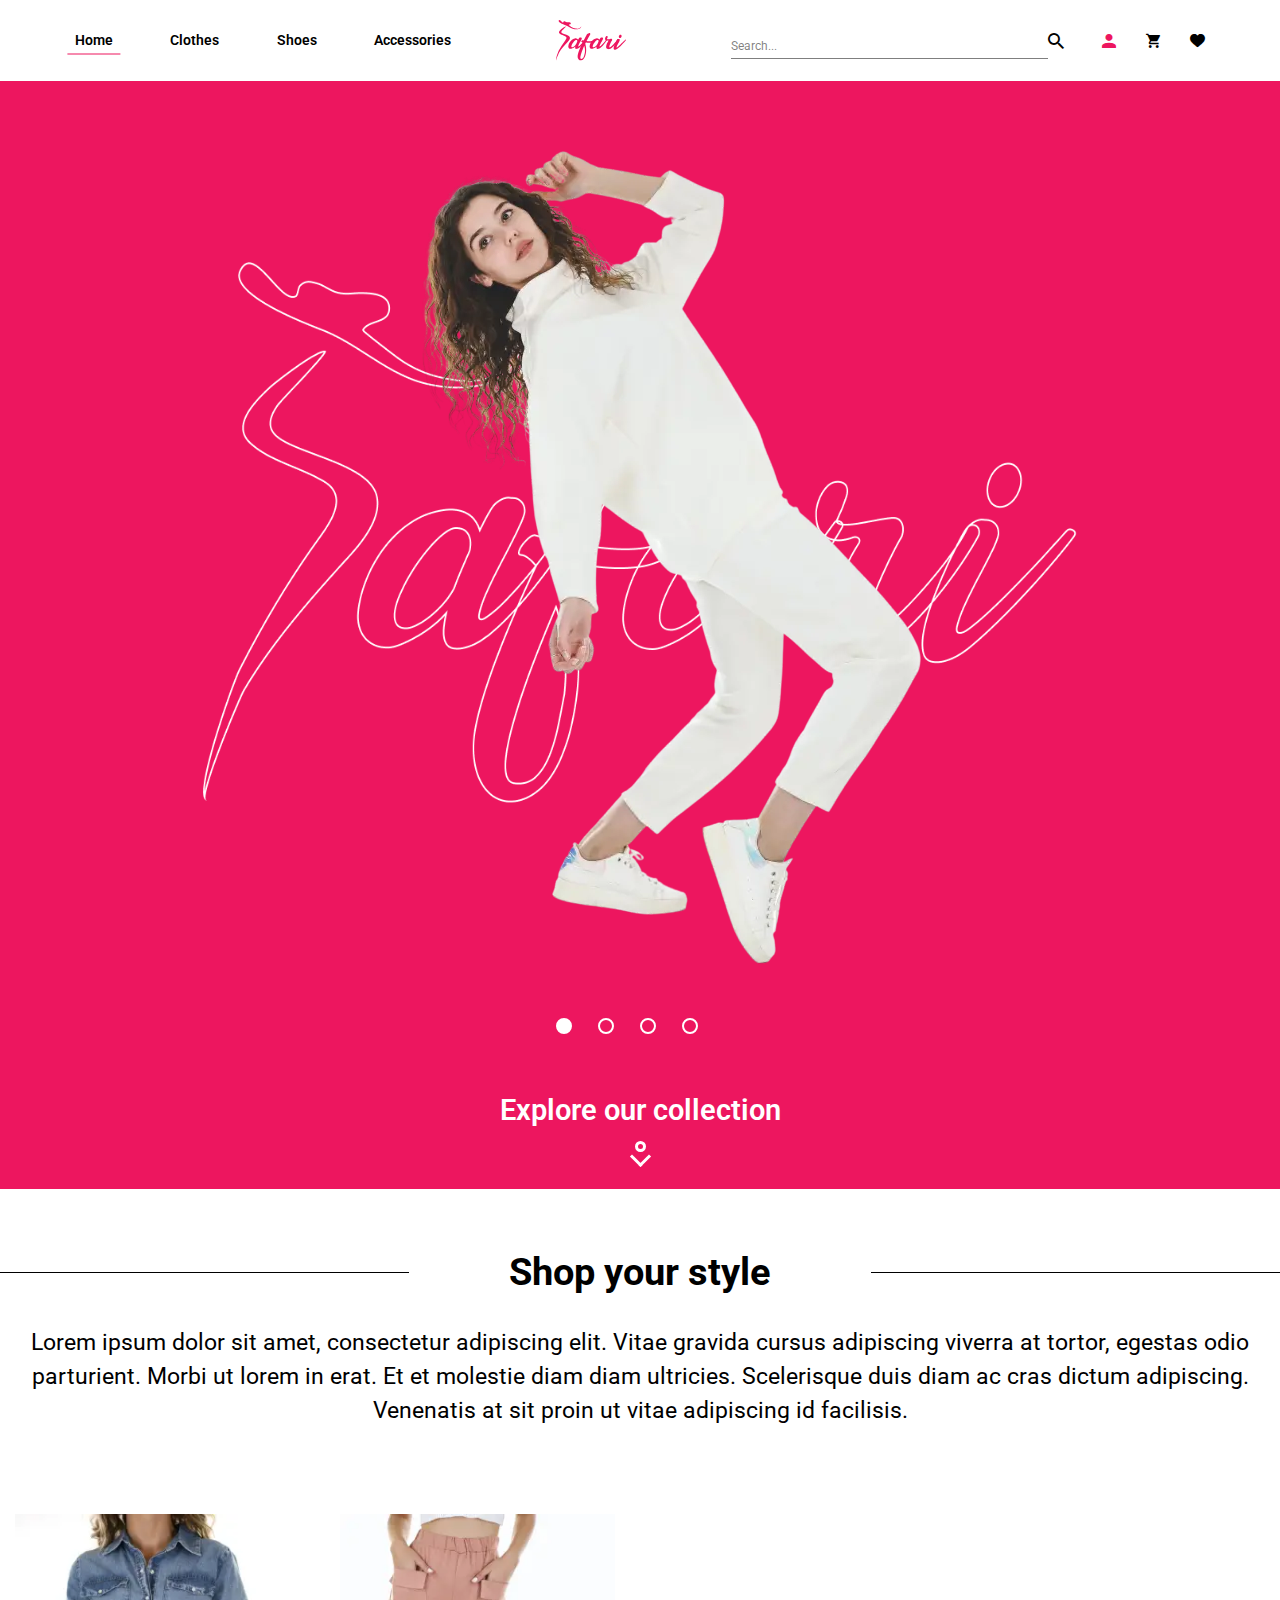
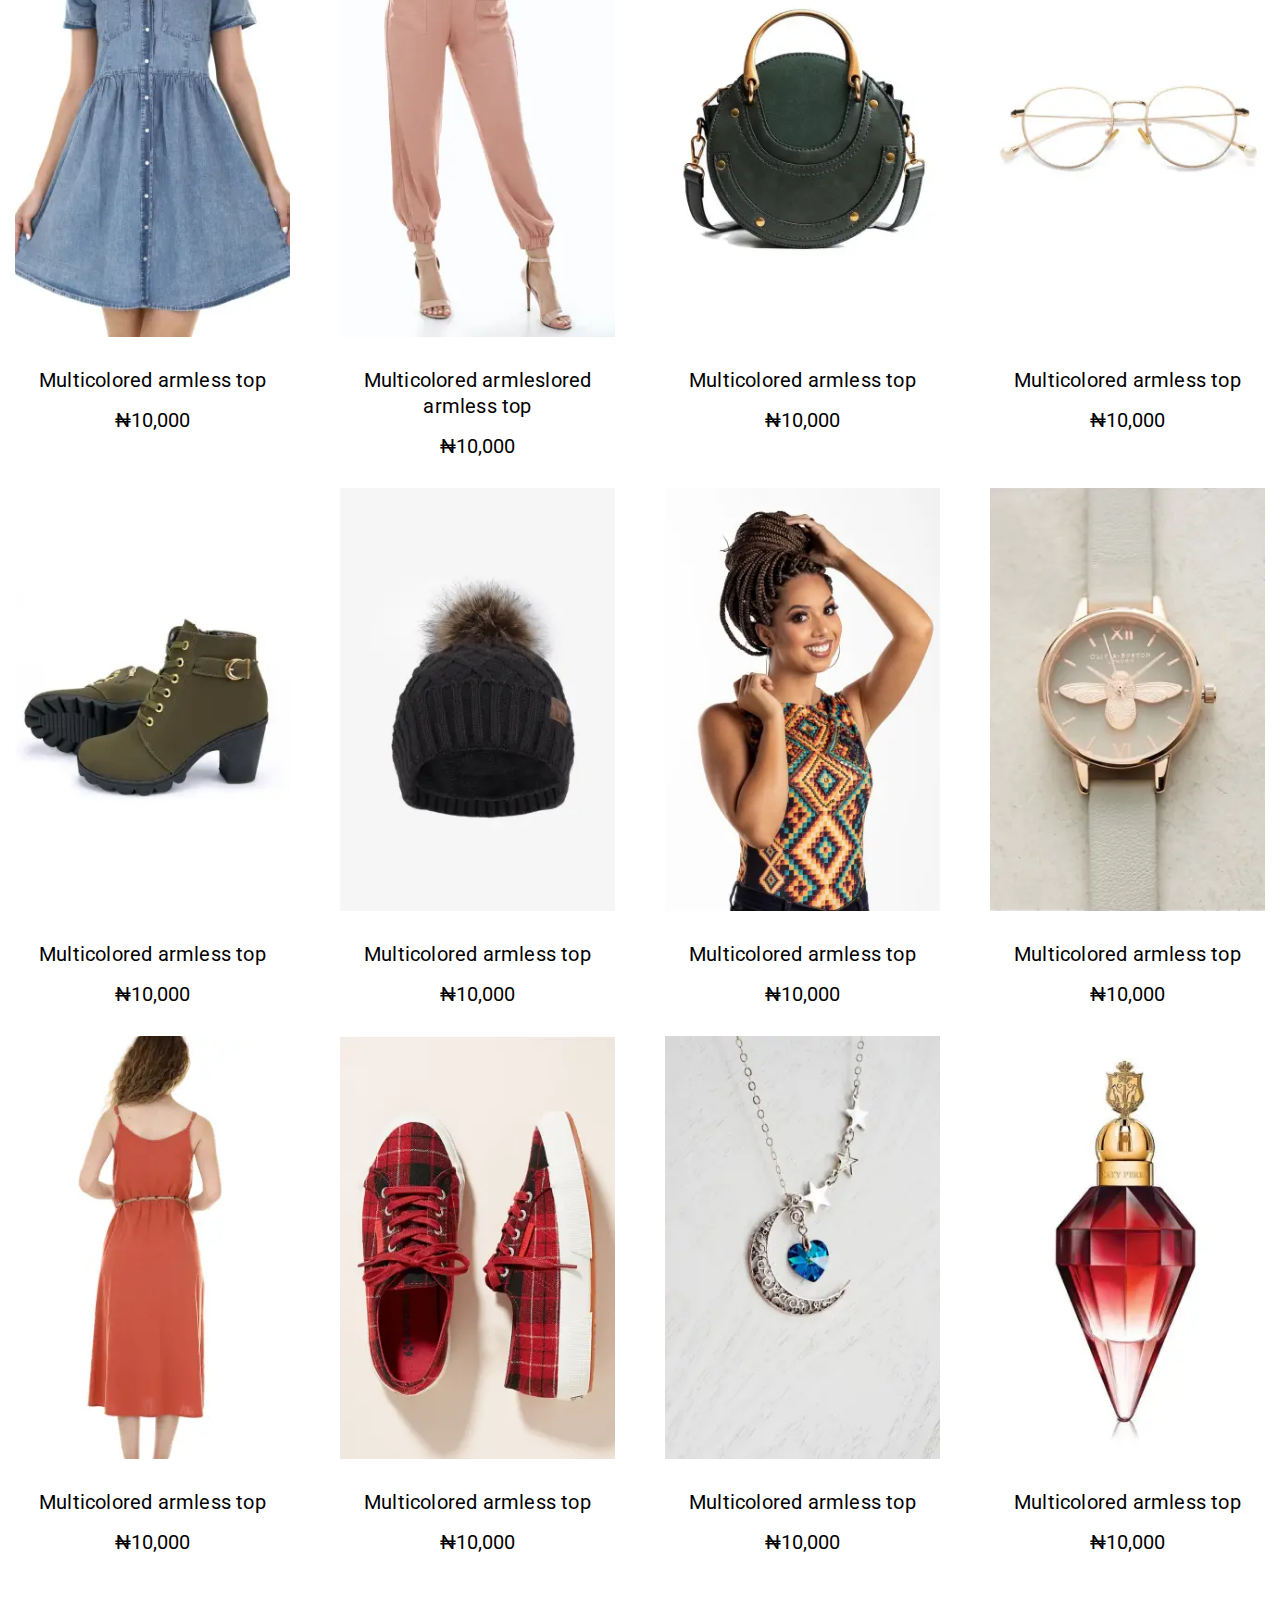
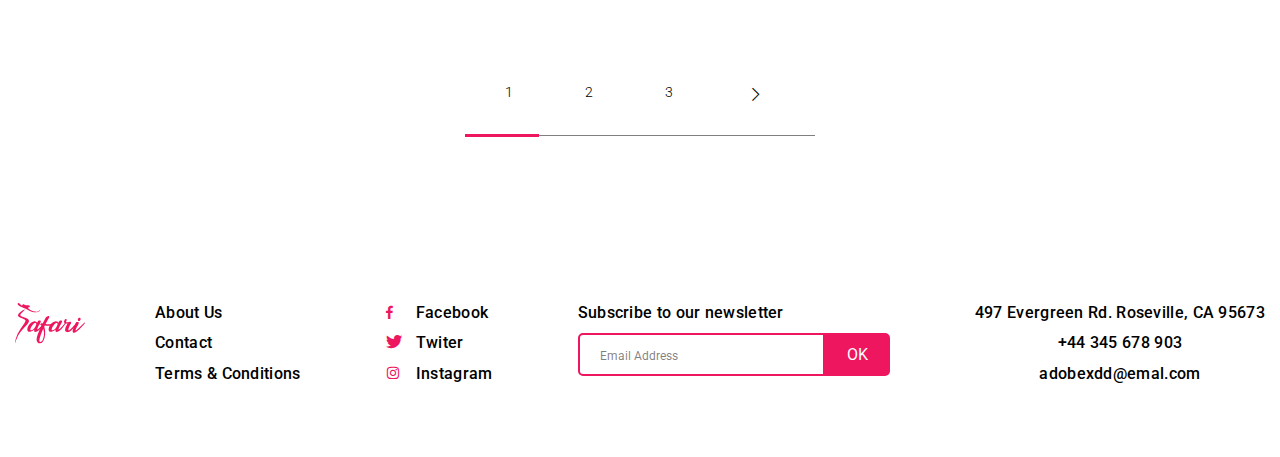
==== index.html @ e33f4ed6 "finish" ====
<!DOCTYPE html>
<html lang="ru">

<head>
	<title>Home</title>
	<meta charset="UTF-8">
	<meta name="format-detection" content="telephone=no">
	<!-- <style>body{opacity: 0;}</style> -->
	<link rel="stylesheet" href="css/style.min.css?_v=20220411234356">
	<link rel="shortcut icon" href="favicon.ico">
	<!-- <meta name="robots" content="noindex, nofollow"> -->
	<meta name="viewport" content="width=device-width, initial-scale=1.0">
</head>

<body>
	<div class="wrapper">
		<header class="header">
			<div class=" header__container_small">
				<a href="index.html" class="header__mobile-small-logo"><img src="img/header/Logo.svg" alt="LOGO"></a>
				<div class="header__body">
					<div class="header__row-left header__row-left_column ">
						<nav class="header__nav mune-header">
							<ul class="mune-header__list mune-header__list_column">
								<li class="mune-header__item "><a href="index.html" class="mune-header__link mune-header__link_selected">Home</a>
								</li>
								<li class="mune-header__item"><a href="clothes.html" class="mune-header__link">Clothes</a></li>
								<li class="mune-header__item"><a href="shoes.html" class="mune-header__link">Shoes</a></li>
								<li class="mune-header__item"><a href="accessories.html" class="mune-header__link">Accessories</a>
								</li>
							</ul>
						</nav>
					</div>
					<a href="index.html" class="header__logo"><img src="img/header/Logo.svg" alt="LOGO"></a>
					<div class="header__row-right ">
						<form action="#" class="from-header from-header__search">
							<input autocomplete="off" type="search" name="form[]" data-error="Ошибка" placeholder="Search..." class="from-header__input">
							<button class="from-header__btn _icon-sherach"></button>
						</form>
						<nav class="header__nav mune-header">
							<ul class="mune-header__list ">
								<li class="mune-header__item "><a href="account-information.html" class="mune-header__link _icon-profile mune-header__link_icon"></a>
								</li>
								<li class="mune-header__item "><a href="cart.html" class="mune-header__link _icon-cart-shop"></a></li>
								<li class="mune-header__item "><a href="account-my-favorites.html" class="mune-header__link _icon-favorite"></a></li>
							</ul>
						</nav>
					</div>
				</div>
				<button type="button" class="header__icon icon-menu"><span></span></button>
			</div>
		</header>
		<main class="page">
			<div class="page__slider-main  main-slider">
				<div class="main-slider__container">
					<div class="main-slider__body">
						<div class="main-slider__slider">
							<div class="main-slider__swiper">

								<div class="main-slider__slide">
									<div class="main-slider__img">
										<picture><source data-srcset="img/main-slider/girl.webp" type="image/webp"><img class="swiper-lazy" data-src="img/main-slider/girl.png" alt="girl"></picture>
									</div>
								</div>
								<div class="main-slider__slide">
									<div class="main-slider__img">
										<picture><source data-srcset="img/main-slider/girl.webp" type="image/webp"><img class="swiper-lazy" data-src="img/main-slider/girl.png" alt="girl"></picture>
									</div>
								</div>
								<div class="main-slider__slide">
									<div class="main-slider__img">
										<picture><source data-srcset="img/main-slider/girl.webp" type="image/webp"><img class="swiper-lazy" data-src="img/main-slider/girl.png" alt="girl"></picture>
									</div>
								</div>
								<div class="main-slider__slide">
									<div class="main-slider__img">
										<picture><source data-srcset="img/main-slider/girl.webp" type="image/webp"><img class="swiper-lazy" data-src="img/main-slider/girl.png" alt="girl"></picture>
									</div>
								</div>
							</div>
							<div class=" main-slider__pagging"></div>
						</div>
						<div class="main-slider__down-arrow arrow-down">
							<div class="arrow-down__text">Explore our collection</div>
							<button data-goto="#style-your__title" type="button" class="arrow-down__icon"></button>
						</div>
					</div>
				</div>
			</div>
			<section class="page__your-style style-your">
				<div id="style-your__title" class="style-your__title">
					<h2>Shop your style</h2>
				</div>
				<div class=" style-your__container">
					<p class="style-your__text">Lorem ipsum dolor sit amet, consectetur adipiscing elit. Vitae gravida
						cursus
						adipiscing
						viverra at tortor, egestas odio parturient. Morbi ut lorem in erat. Et et molestie diam diam
						ultricies.
						Scelerisque duis diam ac cras dictum adipiscing. Venenatis at sit proin ut vitae adipiscing id
						facilisis.</p>

					<div class="style-your__items ">
						<div class="style-your__item">
							<div class="goods">
								<div class="goods__top">
									<a href="" class="goods__img-ibg"><picture><source data-srcset="img/home/style-your/01.webp" type="image/webp"><img data-src="img/home/style-your/01.jpg" alt="goods"></picture>
									</a>
									<div class="goods__hover body-hover">
										<button class="body-hover__favorite _icon-add-favaorite"></button>
										<button class="body-hover__add-basket "><span> ADD TO CART</span></button>
									</div>
								</div>
								<div class="goods__body">
									<a href="" class="goods__text">Multicolored armless top</a>
									<a href="" class="goods__price">₦10,000</a>
								</div>
							</div>
						</div>
						<div class="style-your__item">
							<div class="goods">
								<div class="goods__top">
									<a href="" class="goods__img-ibg"><picture><source data-srcset="img/home/style-your/02.webp" type="image/webp"><img data-src="img/home/style-your/02.jpg" alt="goods"></picture>
									</a>
									<div class="goods__hover body-hover">
										<button class="body-hover__favorite _icon-add-favaorite"></button>
										<button class="body-hover__add-basket "><span> ADD TO CART</span></button>
									</div>
								</div>
								<div class="goods__body">
									<a href="" class="goods__text">Multicolored armleslored armless top</a>
									<a href="" class="goods__price">₦10,000</a>
								</div>
							</div>
						</div>
						<div class="style-your__item">
							<div class="goods">
								<div class="goods__top">
									<a href="" class="goods__img-ibg"><picture><source data-srcset="img/home/style-your/03.webp" type="image/webp"><img data-src="img/home/style-your/03.jpg" alt="goods"></picture>
									</a>
									<div class="goods__hover body-hover">
										<button class="body-hover__favorite _icon-add-favaorite"></button>
										<button class="body-hover__add-basket "><span> ADD TO CART</span></button>
									</div>
								</div>
								<div class="goods__body">
									<a href="" class="goods__text">Multicolored armless top</a>
									<a href="" class="goods__price">₦10,000</a>
								</div>
							</div>
						</div>
						<div class="style-your__item">
							<div class="goods">
								<div class="goods__top">
									<a href="" class="goods__img-ibg"><picture><source data-srcset="img/home/style-your/04.webp" type="image/webp"><img data-src="img/home/style-your/04.jpg" alt="goods"></picture>
									</a>
									<div class="goods__hover body-hover">
										<button class="body-hover__favorite _icon-add-favaorite"></button>
										<button class="body-hover__add-basket "><span> ADD TO CART</span></button>
									</div>
								</div>
								<div class="goods__body">
									<a href="" class="goods__text">Multicolored armless top</a>
									<a href="" class="goods__price">₦10,000</a>
								</div>
							</div>
						</div>
						<div class="style-your__item">
							<div class="goods">
								<div class="goods__top">
									<a href="" class="goods__img-ibg"><picture><source data-srcset="img/home/style-your/05.webp" type="image/webp"><img data-src="img/home/style-your/05.jpg" alt="goods"></picture>
									</a>
									<div class="goods__hover body-hover">
										<button class="body-hover__favorite _icon-add-favaorite"></button>
										<button class="body-hover__add-basket "><span> ADD TO CART</span></button>
									</div>
								</div>
								<div class="goods__body">
									<a href="" class="goods__text">Multicolored armless top</a>
									<a href="" class="goods__price">₦10,000</a>
								</div>
							</div>
						</div>
						<div class="style-your__item">
							<div class="goods">
								<div class="goods__top">
									<a href="" class="goods__img-ibg"><picture><source data-srcset="img/home/style-your/06.webp" type="image/webp"><img data-src="img/home/style-your/06.jpg" alt="goods"></picture>
									</a>
									<div class="goods__hover body-hover">
										<button class="body-hover__favorite _icon-add-favaorite"></button>
										<button class="body-hover__add-basket "><span> ADD TO CART</span></button>
									</div>
								</div>
								<div class="goods__body">
									<a href="" class="goods__text">Multicolored armless top</a>
									<a href="" class="goods__price">₦10,000</a>
								</div>
							</div>
						</div>
						<div class="style-your__item">
							<div class="goods">
								<div class="goods__top">
									<a href="" class="goods__img-ibg"><picture><source data-srcset="img/home/style-your/07.webp" type="image/webp"><img data-src="img/home/style-your/07.jpg" alt="goods"></picture>
									</a>
									<div class="goods__hover body-hover">
										<button class="body-hover__favorite _icon-add-favaorite"></button>
										<button class="body-hover__add-basket "><span> ADD TO CART</span></button>
									</div>
								</div>
								<div class="goods__body">
									<a href="" class="goods__text">Multicolored armless top</a>
									<a href="" class="goods__price">₦10,000</a>
								</div>
							</div>
						</div>
						<div class="style-your__item">
							<div class="goods">
								<div class="goods__top">
									<a href="" class="goods__img-ibg"><picture><source data-srcset="img/home/style-your/08.webp" type="image/webp"><img data-src="img/home/style-your/08.jpg" alt="goods"></picture>
									</a>
									<div class="goods__hover body-hover">
										<button class="body-hover__favorite _icon-add-favaorite"></button>
										<button class="body-hover__add-basket "><span> ADD TO CART</span></button>
									</div>
								</div>
								<div class="goods__body">
									<a href="" class="goods__text">Multicolored armless top</a>
									<a href="" class="goods__price">₦10,000</a>
								</div>
							</div>
						</div>
						<div class="style-your__item">
							<div class="goods">
								<div class="goods__top">
									<a href="" class="goods__img-ibg"><picture><source data-srcset="img/home/style-your/09.webp" type="image/webp"><img data-src="img/home/style-your/09.jpg" alt="goods"></picture>
									</a>
									<div class="goods__hover body-hover">
										<button class="body-hover__favorite _icon-add-favaorite"></button>
										<button class="body-hover__add-basket "><span> ADD TO CART</span></button>
									</div>
								</div>
								<div class="goods__body">
									<a href="" class="goods__text">Multicolored armless top</a>
									<a href="" class="goods__price">₦10,000</a>
								</div>
							</div>
						</div>
						<div class="style-your__item">
							<div class="goods">
								<div class="goods__top">
									<a href="" class="goods__img-ibg"><picture><source data-srcset="img/home/style-your/10.webp" type="image/webp"><img data-src="img/home/style-your/10.jpg" alt="goods"></picture>
									</a>
									<div class="goods__hover body-hover">
										<button class="body-hover__favorite _icon-add-favaorite"></button>
										<button class="body-hover__add-basket "><span> ADD TO CART</span></button>
									</div>
								</div>
								<div class="goods__body">
									<a href="" class="goods__text">Multicolored armless top</a>
									<a href="" class="goods__price">₦10,000</a>
								</div>
							</div>
						</div>
						<div class="style-your__item">
							<div class="goods">
								<div class="goods__top">
									<a href="" class="goods__img-ibg"><picture><source data-srcset="img/home/style-your/11.webp" type="image/webp"><img data-src="img/home/style-your/11.jpg" alt="goods"></picture>
									</a>
									<div class="goods__hover body-hover">
										<button class="body-hover__favorite _icon-add-favaorite"></button>
										<button class="body-hover__add-basket "><span> ADD TO CART</span></button>
									</div>
								</div>
								<div class="goods__body">
									<a href="" class="goods__text">Multicolored armless top</a>
									<a href="" class="goods__price">₦10,000</a>
								</div>
							</div>
						</div>
						<div class="style-your__item">
							<div class="goods">
								<div class="goods__top">
									<a href="" class="goods__img-ibg"><picture><source data-srcset="img/home/style-your/12.webp" type="image/webp"><img data-src="img/home/style-your/12.jpg" alt="goods"></picture>
									</a>
									<div class="goods__hover body-hover">
										<button class="body-hover__favorite _icon-add-favaorite"></button>
										<button class="body-hover__add-basket "><span> ADD TO CART</span></button>
									</div>
								</div>
								<div class="goods__body">
									<a href="" class="goods__text">Multicolored armless top</a>
									<a href="" class="goods__price">₦10,000</a>
								</div>
							</div>
						</div>
					</div>
					<div class="style-your__num-page page-num">
						<div class="page-num__container">
							<div class="page-num__body">
								<ul class="page-num__list">
									<li class="page-num__item _active-page"><a class="page-num__link" href="">1</a></li>
									<li class="page-num__item"><a class="page-num__link" href="">2</a></li>
									<li class="page-num__item"><a class="page-num__link" href="">3</a></li>
									<li class="page-num__item"><button type="submit" class="page-num__button-arrow"></button>
									</li>
								</ul>

							</div>
						</div>
					</div>
				</div>
			</section>
	</div>
	</section>
	</div>
	</main>
	<footer class="footer">
		<div class="footer__container">
			<div class="footer__body">
				<a href="" class="footer__logo"><img src="img/header/Logo.svg" alt="LOGO"></a>
				<div class="footer__nav-block menu-footer">
					<nav class="menu-footer__body">
						<ul class="menu-footer__list">
							<li class="menu-footer__item">
								<a href="" class="menu-footer__link">About Us</a>
							</li>
							<li class="menu-footer__item">
								<a href="" class="menu-footer__link">Contact</a>
							</li>
							<li class="menu-footer__item">
								<a href="" class="menu-footer__link">Terms & Conditions</a>
							</li>
						</ul>
					</nav>
				</div>
				<div class="footer__social menu-footer">
					<nav class="menu-footer-block__body">
						<ul class="menu-footer__list">
							<li class="menu-footer__item "><a href="" class="menu-footer__link menu-footer__link_icon _icon-facebook ">Facebook</a>
							</li>
							<li class="menu-footer__item "><a href="" class="menu-footer__link menu-footer__link_icon _icon-twitter ">Twiter</a></li>
							<li class="menu-footer__item "><a href="" class="menu-footer__link menu-footer__link_icon _icon-instagram ">Instagram</a>
							</li>
						</ul>
					</nav>
				</div>
				<form class="footer__sub subscribe-block">
					<label for="" class="subscribe-block__label">Subscribe to our newsletter</label>
					<div class="subscribe-block__block-input">
						<input autocomplete="off" required type="email" name="form[]" data-error="Ошибка" placeholder="Email Address" class="subscribe-block__input">
						<button type="submit" class="subscribe-block__button">OK</button>
					</div>
				</form>
				<div class="footer__contacts contacts-footer">
					<div class="contacts-footer__address">497 Evergreen Rd. Roseville, CA 95673</div>
					<div class="contacts-footer__tel"><a href="">+44 345 678 903</a></div>
					<div class="contacts-footer__email">adobexdd@emal.com</div>
				</div>
			</div>
		</div>
	</footer>
	</div>
	<!-- 
<div id="popup" aria-hidden="true" class="popup">
	<div class="popup__wrapper">
		<div class="popup__content">
			<button data-close type="button" class="popup__close">Закрыть</button>
			<div class="popup__text">
			</div>
		</div>
	</div>
</div>
 -->

	<script src="js/app.min.js?_v=20220411234356"></script>
</body>

</html>
---- css/style.min.css ----
@charset "UTF-8";@import url(https://fonts.googleapis.com/css?family=Mulish:300,regular,500,600,700,800&display=swap);@import url(https://fonts.googleapis.com/css?family=Roboto:regular&display=swap);@font-face{font-family:icons;font-display:swap;src:url(../fonts/icons.woff2) format("woff2"),url(../fonts/icons.woff) format("woff");font-weight:400;font-style:normal}.account__burger-button::after,.body-hover__add-basket::after,.page-num__button-arrow::after,.select__value:before,[class*=_icon-]:before{font-family:icons;font-style:normal;font-weight:400;font-variant:normal;text-transform:none;line-height:1;-webkit-font-smoothing:antialiased;-moz-osx-font-smoothing:grayscale}[class*=_icon-]:before{display:block}._icon-check:before{content:"\e905"}._icon-burger-arrow:before{content:"\e912"}._icon-add-basket:before{content:"\e901"}._icon-acc-info:before{content:"\e900"}._icon-add-favaorite:before{content:"\e902"}._icon-address-book:before{content:"\e903"}._icon-cart-shop:before{content:"\e904"}._icon-close:before{content:"\e906"}._icon-facebook:before{content:"\e907"}._icon-favorite:before{content:"\e908"}._icon-instagram:before{content:"\e909"}._icon-my-favorites:before{content:"\e90a"}._icon-my-orders:before{content:"\e90b"}._icon-p-left:before{content:"\e90c"}._icon-p-right:before{content:"\e90d"}._icon-profile:before{content:"\e90e"}._icon-sherach:before{content:"\e90f"}._icon-sing-out:before{content:"\e910"}._icon-twitter:before{content:"\e911"}._icon-filter:before{content:"\e913"}*{padding:0;margin:0;border:0}*,:after,:before{-webkit-box-sizing:border-box;box-sizing:border-box}body,html{height:100%;min-width:320px}body{color:#000;line-height:1;font-family:Roboto;font-size:.875rem;-ms-text-size-adjust:100%;-moz-text-size-adjust:100%;-webkit-text-size-adjust:100%;-webkit-font-smoothing:antialiased;-moz-osx-font-smoothing:grayscale}button,input,textarea{font-family:Roboto;font-size:inherit}button{cursor:pointer;color:inherit;background-color:inherit}a{color:inherit}a:link,a:visited{text-decoration:none}a:hover{text-decoration:none}ul li{list-style:none}img{vertical-align:top}h1,h2,h3,h4,h5,h6{font-weight:inherit;font-size:inherit}body{position:relative}.lock body{overflow:hidden;-ms-touch-action:none;touch-action:none}.wrapper{min-height:100%;display:-webkit-box;display:-ms-flexbox;display:flex;-webkit-box-orient:vertical;-webkit-box-direction:normal;-ms-flex-direction:column;flex-direction:column;overflow:hidden}.wrapper>main{-webkit-box-flex:1;-ms-flex:1 1 auto;flex:1 1 auto}.wrapper>*{min-width:0}[class*=__container]{max-width:83.75rem;-webkit-box-sizing:content-box;box-sizing:content-box;margin:0 auto;padding:0 .9375rem}[class*=__container_small]{max-width:71.875rem}[class*=__container_little]{max-width:63.125rem}.checkbox{position:relative}.checkbox:not(:last-child){margin-bottom:.3125em}.checkbox__input{position:absolute;width:0;height:0;opacity:0}.checkbox__input:checked+.checkbox__label:before{background:url(../img/icons/check.svg) 50% 50% no-repeat,#ed165f;border:none}.checkbox__label{cursor:pointer;display:-webkit-inline-box;display:-ms-inline-flexbox;display:inline-flex;-webkit-box-align:center;-ms-flex-align:center;align-items:center;position:relative;gap:10px}.checkbox__label:before{content:"";-ms-flex-item-align:start;align-self:flex-start;-webkit-box-flex:0;-ms-flex:0 0 20px;flex:0 0 20px;width:20px;height:20px;border:1px solid #000;border-radius:4px}.checkbox__text{padding:0 0 0 10px;font-weight:600;font-size:16px;line-height:1.125}.options{display:-webkit-box;display:-ms-flexbox;display:flex;-webkit-box-orient:vertical;-webkit-box-direction:normal;-ms-flex-direction:column;flex-direction:column;-webkit-box-align:start;-ms-flex-align:start;align-items:flex-start}.options__item{position:relative;cursor:pointer}.options__item:not(:last-child){margin-bottom:.3125em}.options__input{width:0;height:0;opacity:0;position:absolute}.options__input:focus+.options__label:before{-webkit-box-shadow:0 0 5px #000;box-shadow:0 0 5px #000}.options__input:checked+.options__label:after{background-color:#ed165f;-webkit-transform:scale(1);-ms-transform:scale(1);transform:scale(1)}.options__label{display:-webkit-inline-box;display:-ms-inline-flexbox;display:inline-flex;-webkit-box-align:center;-ms-flex-align:center;align-items:center;cursor:pointer;gap:10px}.options__label:before{content:"";-ms-flex-item-align:start;align-self:flex-start;width:20px;height:20px;-webkit-box-flex:0;-ms-flex:0 0 20px;flex:0 0 20px;border-radius:50%;border:2px solid #ed165f}.options__label:after{content:"";-webkit-transition:all .3s ease 0s;-o-transition:all .3s ease 0s;transition:all .3s ease 0s;-webkit-transform:scale(0);-ms-transform:scale(0);transform:scale(0);width:10px;height:10px;border-radius:50%;background-color:#ed165f;position:absolute;left:5px;top:5px}.options__text{font-size:14px;line-height:1.1428571429}.select{margin:32px 0 0 0;position:relative;width:76%}.select__body{position:relative}.select__title{color:inherit;text-align:left;padding:4.5064377682% 5.5793991416%;background-color:#fff;cursor:pointer;width:50%;border:1px solid #000;border-radius:6px}._select-focus .select__title{border:2px solid #ed165f}.select__value{display:-webkit-box;display:-ms-flexbox;display:flex;-webkit-box-align:center;-ms-flex-align:center;align-items:center;height:30px;padding:0 15px;-webkit-box-pack:justify;-ms-flex-pack:justify;justify-content:space-between;-webkit-box-orient:horizontal;-webkit-box-direction:reverse;-ms-flex-direction:row-reverse;flex-direction:row-reverse}.select__value:before{content:"\e90c";color:#000;font-weight:700;-ms-flex-item-align:stretch;-ms-grid-row-align:stretch;align-self:stretch;-webkit-box-flex:0;-ms-flex:0 0 10px;flex:0 0 10px;-webkit-transition:all .3s ease 0s;-o-transition:all .3s ease 0s;transition:all .3s ease 0s;display:-webkit-box;display:-ms-flexbox;display:flex;-webkit-box-pack:center;-ms-flex-pack:center;justify-content:center;-webkit-box-align:center;-ms-flex-align:center;align-items:center;-webkit-transform:rotate(-90deg);-ms-transform:rotate(-90deg);transform:rotate(-90deg)}._select-open .select__value:before{-webkit-transform:rotate(90deg);-ms-transform:rotate(90deg);transform:rotate(90deg)}.select__text{-webkit-box-flex:1;-ms-flex:1 1 auto;flex:1 1 auto}.select__input{width:100%;background-color:transparent;height:100%}.select__options{color:#000;position:absolute;top:49px;border-radius:0 0 4px 4px;min-width:50%;left:0;background-color:#fff;border-top:0;border-top:0;padding:10px 0 5px 0;-webkit-box-shadow:0 8px 16px rgba(38,38,38,.24),0 16px 24px rgba(38,38,38,.2);box-shadow:0 8px 16px rgba(38,38,38,.24),0 16px 24px rgba(38,38,38,.2);border-top:none;border:2px solid #ed165f}.select__scroll{overflow-y:auto;overflow-x:hidden;max-height:200px}.select__option{width:100%;display:block;text-align:left;cursor:pointer;padding:5px 26px;color:inherit}.select__option._select-selected{background-color:#eee}.select__row{display:-webkit-inline-box;display:-ms-inline-flexbox;display:inline-flex;-webkit-box-align:center;-ms-flex-align:center;align-items:center}.select._select-open{z-index:5}._select-tag{cursor:pointer}.spollers{display:-ms-grid;display:grid;-ms-grid-columns:(1fr)[2];grid-template-columns:repeat(2,1fr);gap:15px}.spollers__item{font-size:1.25rem}.spollers__item:not(:last-child){margin-bottom:1.5em}.spollers__title{width:100%;cursor:default;text-align:left;border:none;padding:.625rem 2.1875rem .625rem 0;border-radius:.3125rem;position:relative}._spoller-init .spollers__title{cursor:pointer}._spoller-init .spollers__title::after,._spoller-init .spollers__title::before{content:"";position:absolute;right:10px;top:50%;background-color:#000;height:2px;width:15px;-webkit-transition:-webkit-transform .5s ease 0s;transition:-webkit-transform .5s ease 0s;-o-transition:transform .5s ease 0s;transition:transform .5s ease 0s;transition:transform .5s ease 0s,-webkit-transform .5s ease 0s}._spoller-init .spollers__title::before{-webkit-transform:translate(-75%,-50%) rotate(40deg);-ms-transform:translate(-75%,-50%) rotate(40deg);transform:translate(-75%,-50%) rotate(40deg)}._spoller-init .spollers__title::after{-webkit-transform:translate(0,-50%) rotate(-40deg);-ms-transform:translate(0,-50%) rotate(-40deg);transform:translate(0,-50%) rotate(-40deg)}._spoller-init .spollers__title._spoller-active::before{-webkit-transform:translateX(-75%) rotate(-40deg);-ms-transform:translateX(-75%) rotate(-40deg);transform:translateX(-75%) rotate(-40deg)}._spoller-init .spollers__title._spoller-active::after{-webkit-transform:rotate(40deg);-ms-transform:rotate(40deg);transform:rotate(40deg)}.spollers__body{padding-top:0;border-radius:.3125rem}.qs-datepicker-container{margin:5px;font-size:1rem;font-family:sans-serif;color:#000;position:absolute;width:21.625em;display:-webkit-box;display:-ms-flexbox;display:flex;-webkit-box-orient:vertical;-webkit-box-direction:normal;-ms-flex-direction:column;flex-direction:column;z-index:9001;-webkit-user-select:none;-moz-user-select:none;-ms-user-select:none;user-select:none;overflow:hidden;background:#fff;-webkit-box-shadow:0 1.25em 1.25em -.9375em rgba(0,0,0,.3);box-shadow:0 1.25em 1.25em -.9375em rgba(0,0,0,.3);border:2px solid #ed165f;border-radius:6px;padding:5px}.qs-datepicker-container:before{top:0}.qs-datepicker-container:after{bottom:0}.qs-datepicker-container *{-webkit-box-sizing:border-box;box-sizing:border-box}.qs-datepicker-container.qs-centered{position:fixed;top:50%;left:50%;-webkit-transform:translate(-50%,-50%);-ms-transform:translate(-50%,-50%);transform:translate(-50%,-50%)}.qs-datepicker-container.qs-hidden{display:none}.qs-datepicker .qs-overlay{position:absolute;top:0;left:0;background:rgba(0,0,0,.75);color:#fff;width:100%;height:100%;padding:.5em;z-index:1;opacity:1;-webkit-transition:opacity .3s;-o-transition:opacity .3s;transition:opacity .3s;display:-webkit-box;display:-ms-flexbox;display:flex;-webkit-box-orient:vertical;-webkit-box-direction:normal;-ms-flex-direction:column;flex-direction:column}.qs-datepicker .qs-overlay.qs-hidden{opacity:0;z-index:-1}.qs-datepicker .qs-overlay .qs-overlay-year{background:rgba(0,0,0,0);border:none;border-bottom:1px solid #fff;border-radius:0;color:#fff;font-size:.875em;padding:.25em 0;width:80%;text-align:center;margin:0 auto;display:block}.qs-datepicker .qs-overlay .qs-overlay-year::-webkit-inner-spin-button{-webkit-appearance:none}.qs-datepicker .qs-overlay .qs-close{padding:.5em;cursor:pointer;position:absolute;top:0;right:0}.qs-datepicker .qs-overlay .qs-submit{border:1px solid #fff;border-radius:.26392em;padding:.5em;margin:0 auto auto;cursor:pointer;background:rgba(128,128,128,.4)}.qs-datepicker .qs-overlay .qs-submit.qs-disabled{color:grey;border-color:grey;cursor:not-allowed}.qs-datepicker .qs-overlay .qs-overlay-month-container{display:-webkit-box;display:-ms-flexbox;display:flex;-ms-flex-wrap:wrap;flex-wrap:wrap;-webkit-box-flex:1;-ms-flex-positive:1;flex-grow:1}.qs-datepicker .qs-overlay .qs-overlay-month{display:-webkit-box;display:-ms-flexbox;display:flex;-webkit-box-pack:center;-ms-flex-pack:center;justify-content:center;-webkit-box-align:center;-ms-flex-align:center;align-items:center;width:33.33333%;cursor:pointer;opacity:.5;-webkit-transition:opacity .15s;-o-transition:opacity .15s;transition:opacity .15s}.qs-datepicker .qs-overlay .qs-overlay-month.active,.qs-datepicker .qs-overlay .qs-overlay-month:hover{opacity:1}.qs-datepicker .qs-controls{width:100%;display:-webkit-box;display:-ms-flexbox;display:flex;-webkit-box-pack:justify;-ms-flex-pack:justify;justify-content:space-between;-webkit-box-align:center;-ms-flex-align:center;align-items:center;-webkit-box-flex:1;-ms-flex-positive:1;flex-grow:1;-ms-flex-negative:0;flex-shrink:0;background:#ed165f;color:#fff;-webkit-filter:blur(0);filter:blur(0);-webkit-transition:-webkit-filter .3s;transition:-webkit-filter .3s;-o-transition:filter .3s;transition:filter .3s;transition:filter .3s,-webkit-filter .3s}.qs-datepicker .qs-controls.qs-blur{-webkit-filter:blur(5px);filter:blur(5px)}.qs-datepicker .qs-arrow{height:1.5625em;width:1.5625em;position:relative;cursor:pointer;border-radius:.26392em;-webkit-transition:background .15s;-o-transition:background .15s;transition:background .15s}.qs-datepicker .qs-arrow:hover{background:rgba(0,0,0,.1)}.qs-datepicker .qs-arrow:hover.qs-left:after{border-right-color:#000}.qs-datepicker .qs-arrow:hover.qs-right:after{border-left-color:#000}.qs-datepicker .qs-arrow:after{content:"";border:.39062em solid transparent;position:absolute;top:50%;-webkit-transition:border .2s;-o-transition:border .2s;transition:border .2s}.qs-datepicker .qs-arrow.qs-left:after{border-right-color:#fff;right:50%;-webkit-transform:translate(25%,-50%);-ms-transform:translate(25%,-50%);transform:translate(25%,-50%)}.qs-datepicker .qs-arrow.qs-right:after{border-left-color:#fff;left:50%;-webkit-transform:translate(-25%,-50%);-ms-transform:translate(-25%,-50%);transform:translate(-25%,-50%)}.qs-datepicker .qs-month-year{font-weight:700;-webkit-transition:border .2s;-o-transition:border .2s;transition:border .2s;border-bottom:1px solid transparent;cursor:pointer}.qs-datepicker .qs-month-year:hover{border-bottom:1px solid grey}.qs-datepicker .qs-month-year:active:focus,.qs-datepicker .qs-month-year:focus{outline:0}.qs-datepicker .qs-month{padding-right:.5ex}.qs-datepicker .qs-year{padding-left:.5ex}.qs-datepicker .qs-squares{display:-webkit-box;display:-ms-flexbox;display:flex;color:#000;-ms-flex-wrap:wrap;flex-wrap:wrap;padding:.3125em;-webkit-filter:blur(0);filter:blur(0);-webkit-transition:-webkit-filter .3s;transition:-webkit-filter .3s;-o-transition:filter .3s;transition:filter .3s;transition:filter .3s,-webkit-filter .3s}.qs-datepicker .qs-squares.qs-blur{-webkit-filter:blur(5px);filter:blur(5px)}.qs-datepicker .qs-square{width:14.28571%;height:1.5625em;display:-webkit-box;display:-ms-flexbox;display:flex;-webkit-box-align:center;-ms-flex-align:center;align-items:center;-webkit-box-pack:center;-ms-flex-pack:center;justify-content:center;cursor:pointer;-webkit-transition:background .1s;-o-transition:background .1s;transition:background .1s;border-radius:.26392em}.qs-datepicker .qs-square.qs-current{font-weight:700}.qs-datepicker .qs-square.qs-current span{text-decoration:underline}.qs-datepicker .qs-square.qs-active{background:#fff;color:#000}.qs-datepicker .qs-square.qs-range-date-start:not(.qs-range-date-6){border-top-right-radius:0;border-bottom-right-radius:0}.qs-datepicker .qs-square.qs-range-date-middle{background:#d4ebf2}.qs-datepicker .qs-square.qs-range-date-middle:not(.qs-range-date-0):not(.qs-range-date-6){border-radius:0}.qs-datepicker .qs-square.qs-range-date-middle.qs-range-date-0{border-top-right-radius:0;border-bottom-right-radius:0}.qs-datepicker .qs-square.qs-range-date-end:not(.qs-range-date-0),.qs-datepicker .qs-square.qs-range-date-middle.qs-range-date-6{border-top-left-radius:0;border-bottom-left-radius:0}.qs-datepicker .qs-square.qs-disabled span{opacity:.2}.qs-datepicker .qs-square.qs-empty{cursor:default}.qs-datepicker .qs-square.qs-disabled{cursor:not-allowed}.qs-datepicker .qs-square.qs-day{cursor:default;font-weight:700;color:grey}.qs-datepicker .qs-square:not(.qs-empty):not(.qs-disabled):not(.qs-day):not(.qs-active):hover{background:#ed165ec4}.qs-datepicker .qs-event{position:relative}.qs-datepicker .qs-event:after{content:"";position:absolute;width:.46875em;height:.46875em;border-radius:50%;background:#07f;bottom:0;right:0}.qs-datepicker .qs-event.qs-disabled:after,.qs-datepicker .qs-event.qs-empty:after{background:#cce4ff}[class*=-ibg]{position:relative}[class*=-ibg] img{position:absolute;width:100%;height:100%;top:0;left:0;-o-object-fit:cover;object-fit:cover}[class*=-ibg_contain] img{-o-object-fit:contain;object-fit:contain}.input-block{display:-webkit-box;display:-ms-flexbox;display:flex;-webkit-box-orient:vertical;-webkit-box-direction:normal;-ms-flex-direction:column;flex-direction:column}.input-block__label{font-size:14px;line-height:.5833333333}.input-block__label:not(:last-child){margin:0 0 16px 0}.input-block textarea.input-block__inp{resize:none;height:200px;padding:15px 20px}.input-block__inp{width:100%;border:1px solid #000;border-radius:6px}.input-block__inp_sign{padding:5.1344743276% 6.3569682152%}.input-block__inp_acc-info{padding:6% 7.4285714286%}.input-block__inp_ship-address{padding:5.1851851852% 6.4197530864%}._form-focus .input-block__inp{outline:0;border:2px solid #ed165f;-webkit-box-shadow:0 8px 16px rgba(38,38,38,.24),0 16px 24px rgba(38,38,38,.2);box-shadow:0 8px 16px rgba(38,38,38,.24),0 16px 24px rgba(38,38,38,.2)}.title-sign{font-weight:800;font-size:20px;line-height:.9;letter-spacing:.2px;margin:0 0 32px 0}.button{margin:32px 0 0 0;letter-spacing:2px;text-transform:uppercase;color:#fff;font-weight:800;font-size:18px;line-height:1.33;padding:3.4408602151% 10.1075268817%;background-color:#ed165f;border-radius:6px;-webkit-transition:background-color .3s ease 0s;-o-transition:background-color .3s ease 0s;transition:background-color .3s ease 0s}.button_filter{margin:0;padding:0;background-color:#fff;color:#000;display:none}.button_small{margin:0 0 0 8px;margin-top:0;padding:4px 14px;font-weight:600;font-size:14px;line-height:1.2857142857;border-radius:2px}.button_gift{margin:0;padding:12px 11px}.button_gift-w{margin:0;padding:12px 11px;border:1px solid #000;background-color:#fff;color:#000}.button_border{background-color:#fff;border:1px solid #ed165f;color:#000}.button_white-cart{font-size:1rem;display:-webkit-inline-box;display:-ms-inline-flexbox;display:inline-flex;-webkit-box-align:center;-ms-flex-align:center;align-items:center;background-color:#fff;color:#ed165f;letter-spacing:.2px;padding:10px 15px}.button_white-cart span{display:-webkit-inline-box;display:-ms-inline-flexbox;display:inline-flex;margin:0 8px 0 0;-webkit-box-align:center;-ms-flex-align:center;align-items:center;border-radius:50%;width:16px;height:16px;background-color:#ed165f;position:relative}.button_white-cart span::after,.button_white-cart span::before{content:"";width:10px;height:2px;background-color:#fff;position:absolute;left:20%}.button_white-cart span::before{top:calc(50% - 1px);-webkit-transform:rotate(-45deg);-ms-transform:rotate(-45deg);transform:rotate(-45deg)}.button_white-cart span::after{bottom:calc(50% - 1px);-webkit-transform:rotate(45deg);-ms-transform:rotate(45deg);transform:rotate(45deg)}.button_white-cart::before{color:#ed165f;padding:0 8px 0 0}.button_white{background-color:#fff;color:#000;padding:3.4408602151% 7.0967741935%}.button_white span{display:-webkit-inline-box;display:-ms-inline-flexbox;display:inline-flex;-webkit-box-align:center;-ms-flex-align:center;align-items:center;border-radius:50%;width:16px;height:16px;background-color:#ed165f;position:relative;top:1px}.button_white span::after,.button_white span::before{content:"";width:10px;height:2px;background-color:#fff;position:absolute;left:17%}.button_white span::before{top:calc(50% - 1px);-webkit-transform:rotate(-45deg);-ms-transform:rotate(-45deg);transform:rotate(-45deg)}.button_white span::after{bottom:calc(50% - 1px);-webkit-transform:rotate(45deg);-ms-transform:rotate(45deg);transform:rotate(45deg)}.sidebar-acc{letter-spacing:.2px;font-weight:800;line-height:1.125;height:100%}._active .sidebar-acc{-webkit-box-shadow:0 0 50px #000;box-shadow:0 0 50px #000;left:0;z-index:30}.sidebar-acc__btn{display:none}.sidebar-acc__nav{display:-webkit-box;display:-ms-flexbox;display:flex;-webkit-box-orient:vertical;-webkit-box-direction:normal;-ms-flex-direction:column;flex-direction:column}.sidebar-acc__title{text-align:center;letter-spacing:.2px;font-size:16px}.sidebar-acc__title:not(:last-child){margin:0 0 42px 0}.sidebar-acc__sing-out{display:block;height:30px;-ms-flex-item-align:center;-ms-grid-row-align:center;align-self:center;font-weight:600;font-size:16px;color:#ed165f;margin:0 0 7.0072992701% 0}.sidebar-acc__sing-out::before{display:inline-block;margin:0 17px 0 0;font-size:1pxrem}.mune-acc__list{padding:0 0 40px 0}.mune-acc__item{position:relative}.mune-acc__item:not(:last-child){margin:0 0 32px 0}.mune-acc__item_selected__link{color:#fff}.mune-acc__link{position:relative;z-index:10;padding-left:32px;font-size:14px}.mune-acc__link::before{display:inline-block;margin:0 18px 0 0}.mune-acc__link_selected{color:#fff}.mune-acc__img{position:absolute;top:50%;left:0;padding:0 0 37.5% 0;z-index:-1}.mune-acc img{-webkit-transform:translate(0,-50%);-ms-transform:translate(0,-50%);transform:translate(0,-50%);width:100%;height:100%;-o-object-fit:cover;object-fit:cover}.title-details-shipping__title{font-weight:800;font-size:20px;line-height:.9}.title-details-shipping__title::before{content:"";margin:0 16px 0 0;display:-webkit-inline-box;display:-ms-inline-flexbox;display:inline-flex;-ms-flex-item-align:end;align-self:flex-end;border-radius:50%;width:22px;height:22px;color:#fff;background:url(../img/icons/check.svg) 50% 50% no-repeat,#c4c4c4}.title-details-shipping__title_pink::before{background:url(../img/icons/check.svg) 50% 50% no-repeat,#ed165f}.title-details-shipping__title_none{text-align:center}.title-details-shipping__title_none::before{display:none}.sorting-title__logo{font-weight:600;font-size:20px;line-height:.9;border-bottom:1px solid rgba(0,0,0,.5);padding:0 0 16px 0}.sorting-title__logo_nb{border-bottom:none;padding:0}.res-btn{position:absolute;right:-5px;top:-20px}.res-btn::after,.res-btn::before{content:"";display:inline-block;width:10px;height:2px;position:absolute;right:10px;top:28px;background-color:#c4c4c4}.res-btn::after{-webkit-transform:rotate(-45deg);-ms-transform:rotate(-45deg);transform:rotate(-45deg)}.res-btn::before{-webkit-transform:rotate(45deg);-ms-transform:rotate(45deg);transform:rotate(45deg)}.res-btn__inp{cursor:pointer;position:absolute;right:20px;top:14px;width:50px;height:30px;font-size:14px;line-height:18px;color:#c4c4c4;background-color:#fff}.header__container_small{display:-webkit-box;display:-ms-flexbox;display:flex;-webkit-box-pack:justify;-ms-flex-pack:justify;justify-content:space-between}.header__body{-webkit-box-flex:1;-ms-flex:1 1 auto;flex:1 1 auto;position:relative;display:-webkit-box;display:-ms-flexbox;display:flex;-webkit-box-align:center;-ms-flex-align:center;align-items:center;-webkit-box-pack:justify;-ms-flex-pack:justify;justify-content:space-between;min-height:30px;padding:20px 10px;z-index:2}.menu-open .header__body{left:0}.header__row-left{padding:0 30px 0 0}.menu-open .header__row-left{left:0}.header__icon{-webkit-box-ordinal-group:4;-ms-flex-order:3;order:3;-ms-flex-item-align:center;-ms-grid-row-align:center;align-self:center}.header__mobile-small-logo{-ms-flex-item-align:center;-ms-grid-row-align:center;align-self:center;position:relative;z-index:5}.header__logo{position:relative;z-index:2}.header__row-right{display:-webkit-box;display:-ms-flexbox;display:flex;padding:0 0 0 30px}.header__row-right .mune-header{-ms-flex-item-align:center;-ms-grid-row-align:center;align-self:center}.header__row-right .mune-header__list{-ms-flex-wrap:nowrap;flex-wrap:nowrap}.header__row-right .mune-header__item{font-size:1rem}.header__row-right .mune-header__item:not(:last-child){margin:0 30px 0 0}.mune-header__list{display:-webkit-box;display:-ms-flexbox;display:flex;row-gap:20px;-ms-flex-wrap:wrap;flex-wrap:wrap;-webkit-box-pack:start;-ms-flex-pack:start;justify-content:flex-start}.mune-header__link{font-weight:600;font-size:.875rem;line-height:1.28;-webkit-transition:color .3s ease 0s;-o-transition:color .3s ease 0s;transition:color .3s ease 0s;position:relative;z-index:20}.mune-header__link_selected::after{content:"";display:block;width:140%;height:1px;position:absolute;top:140%;left:50%;-webkit-transform:translate(-50%,-50%);-ms-transform:translate(-50%,-50%);transform:translate(-50%,-50%);background-color:#ed165f}.mune-header__link_icon{color:#ed165f}.from-header__search{display:-webkit-box;display:-ms-flexbox;display:flex;position:relative;z-index:5}.from-header__input{width:100%;padding:5px 0 2px 0;border-bottom:.5px solid rgba(0,0,0,.5);font-size:1.5625rem}._form-focus .from-header__input{outline:0;border-bottom:.5px solid #ed165f}.from-header__input::-webkit-input-placeholder{font-size:12px;line-height:1.5;color:rgba(0,0,0,.5)}.from-header__input::-moz-placeholder{font-size:12px;line-height:1.5;color:rgba(0,0,0,.5)}.from-header__input:-ms-input-placeholder{font-size:12px;line-height:1.5;color:rgba(0,0,0,.5)}.from-header__input::-ms-input-placeholder{font-size:12px;line-height:1.5;color:rgba(0,0,0,.5)}.from-header__input::placeholder{font-size:12px;line-height:1.5;color:rgba(0,0,0,.5)}.from-header__btn{font-size:1rem}.icon-menu{-webkit-box-ordinal-group:4;-ms-flex-order:3;order:3;display:none}.footer__body{display:-webkit-box;display:-ms-flexbox;display:flex;-webkit-box-pack:justify;-ms-flex-pack:justify;justify-content:space-between;-webkit-box-align:start;-ms-flex-align:start;align-items:flex-start;font-size:1rem;font-weight:500;letter-spacing:.3px;line-height:1.2;padding:4.4776119403% 0 5.9701492537%}.menu-footer{padding:0 15px 0 0}.menu-footer__item:not(:last-child){margin:0 0 11px 0}.menu-footer__link{-webkit-transition:color .3s ease 0s;-o-transition:color .3s ease 0s;transition:color .3s ease 0s}.menu-footer__link_icon::before{width:14px;display:inline-block;padding:0 30px 0 0;font-size:.875rem;color:#ed165f}.subscribe-block{padding:0 15px 0 0}.subscribe-block__block-input{margin:11px 0 0 0;display:-webkit-box;display:-ms-flexbox;display:flex}.subscribe-block__input{width:100%;padding:10px 20px;border:2px solid #ed165f;border-radius:5px 0 0 5px}._form-focus .subscribe-block__input{outline:0}.subscribe-block__input::-webkit-input-placeholder{font-size:12px;line-height:1.5;color:rgba(0,0,0,.5)}.subscribe-block__input::-moz-placeholder{font-size:12px;line-height:1.5;color:rgba(0,0,0,.5)}.subscribe-block__input:-ms-input-placeholder{font-size:12px;line-height:1.5;color:rgba(0,0,0,.5)}.subscribe-block__input::-ms-input-placeholder{font-size:12px;line-height:1.5;color:rgba(0,0,0,.5)}.subscribe-block__input::placeholder{font-size:12px;line-height:1.5;color:rgba(0,0,0,.5)}.subscribe-block__button{color:#fff;background-color:#ed165f;padding:10px 22px;border-radius:0 5px 5px 0}.contacts-footer{text-align:center}.contacts-footer>:not(:last-child){margin:0 0 11px 0}.page__slider-main{margin:0 0 4.776119403% 0}.main-slider{background-color:#ed165f}.main-slider__slider{background-color:#ed165f}.main-slider__slide{display:-webkit-box;display:-ms-flexbox;display:flex;-webkit-box-pack:center;-ms-flex-pack:center;justify-content:center;position:relative}.no-webp .main-slider__slide::before{background:url(../img/main-slider/Logo-slider.png) center center/70% 60% no-repeat}.main-slider__slide::before{content:"";position:absolute;width:100%;height:100%;top:0;left:0;z-index:-2}.main-slider__img{z-index:-1;position:relative}.main-slider__img img{max-width:100%}.main-slider__pagging{text-align:center;padding:2.3880597015% 0 4.776119403% 0}.main-slider__pagging .swiper-pagination-bullet{width:16px;height:16px;border:2px solid #fff;border-radius:50%;display:inline-block;margin:0 26px 0 0}.main-slider__pagging .swiper-pagination-bullet-active{background-color:#fff;border-radius:50%}.main-slider__down-arrow{padding:0 0 37px 0}.arrow-down{display:-webkit-box;display:-ms-flexbox;display:flex;-webkit-box-orient:vertical;-webkit-box-direction:normal;-ms-flex-direction:column;flex-direction:column;text-align:center;-webkit-box-align:center;-ms-flex-align:center;align-items:center}.arrow-down__text{font-weight:600;color:#fff}.arrow-down__text:not(:last-child){margin:0 0 16px 0}.arrow-down__icon{width:11px;height:11px;border:3px solid #fff;border-radius:50%;position:relative}.arrow-down__icon::after{content:"";border:solid #fff;border-width:0 3px 3px 0;display:inline-block;padding:6px;position:absolute;bottom:-15px;left:-5px;-webkit-transform:rotate(45deg);-ms-transform:rotate(45deg);transform:rotate(45deg)}.style-your__title{display:-webkit-box;display:-ms-flexbox;display:flex;-webkit-box-pack:justify;-ms-flex-pack:justify;justify-content:space-between;-webkit-box-align:center;-ms-flex-align:center;align-items:center}.style-your__title h2{text-align:center;margin:0 2.7777777778%;-webkit-box-flex:1;-ms-flex:1 1 274px;flex:1 1 274px;font-weight:700;line-height:1.16}.style-your__title:not(:last-child){margin:0 0 32px 0}.style-your__title::after,.style-your__title::before{content:"";width:31.94%;height:1px;background-color:#000}.style-your__text{line-height:1.45;text-align:center}.style-your__text:not(:last-child){margin:0 0 4.3795620438% 0}.style-your__items{display:-webkit-box;display:-ms-flexbox;display:flex;-webkit-box-pack:center;-ms-flex-pack:center;justify-content:center;-ms-flex-wrap:wrap;flex-wrap:wrap;row-gap:30px;margin-top:60px;margin:0 -25px}.style-your__item{padding:0 25px;min-width:220px;-webkit-box-flex:0;-ms-flex:0 1 25%;flex:0 1 25%}.goods{display:-webkit-box;display:-ms-flexbox;display:flex;height:100%;-webkit-box-orient:vertical;-webkit-box-direction:normal;-ms-flex-direction:column;flex-direction:column}.goods__top{display:-webkit-box;display:-ms-flexbox;display:flex;-webkit-box-orient:vertical;-webkit-box-direction:normal;-ms-flex-direction:column;flex-direction:column;position:relative}.goods__top::before{content:"";position:absolute;width:100%;height:100%;top:0;left:0;z-index:2}.goods__img-ibg{display:inline-block;padding:0 0 153.87% 0}.goods .goods__top:hover:before{background-color:rgba(0,0,0,.25)}.goods__body{margin:10.7744107744% 0 0 0;display:-webkit-box;display:-ms-flexbox;display:flex;-webkit-box-orient:vertical;-webkit-box-direction:normal;-ms-flex-direction:column;flex-direction:column;text-align:center}.goods__text{font-size:20px;line-height:1.3;letter-spacing:.2px}.goods__text:not(:last-child){margin:0 0 16px 0}.goods__price{font-size:20px;line-height:1.15}.goods__hover{position:absolute;top:50%;left:50%;z-index:4;-webkit-transform:translate(-50%,-50%);-ms-transform:translate(-50%,-50%);transform:translate(-50%,-50%)}.touch .goods__hover{position:static;-webkit-transform:none;-ms-transform:none;transform:none;padding-top:.625rem}.body-hover{text-align:center;-webkit-transition:opacity .3s ease 0s;-o-transition:opacity .3s ease 0s;transition:opacity .3s ease 0s;visibility:hidden;opacity:0}._active-show .body-hover{opacity:1;visibility:visible}.touch .body-hover{opacity:1;visibility:visible;display:-webkit-box;display:-ms-flexbox;display:flex;-webkit-box-orient:horizontal;-webkit-box-direction:reverse;-ms-flex-direction:row-reverse;flex-direction:row-reverse;-webkit-box-pack:center;-ms-flex-pack:center;justify-content:center;-webkit-column-gap:20px;-moz-column-gap:20px;column-gap:20px}.body-hover__favorite{padding:10px;color:#ed165f;background-color:#fff;font-size:1.25rem;-ms-flex-item-align:center;-ms-grid-row-align:center;align-self:center}.body-hover__favorite:not(:last-child){margin:0 0 13px 0}.touch .body-hover__favorite{border:2px solid #ed165f;border-radius:9px;margin:0;padding:12px 14px}.body-hover__add-basket{padding:12px 14px;background-color:#fff;border-radius:2px;font-size:12px;line-height:1.4;font-weight:700;letter-spacing:.2px;display:-webkit-box;display:-ms-flexbox;display:flex;-webkit-box-align:center;-ms-flex-align:center;align-items:center}.touch .body-hover__add-basket{border:2px solid #ed165f;border-radius:9px}.body-hover__add-basket::after{font-size:1.25rem;padding:0 0 0 11px;content:"\e901";color:#ed165f}.body-hover__num-page{margin:8.9051094891% 0}.page-num__container{margin:8.9051094891% 0}.page-num__body{display:-webkit-box;display:-ms-flexbox;display:flex;-webkit-box-pack:center;-ms-flex-pack:center;justify-content:center;-webkit-box-align:center;-ms-flex-align:center;align-items:center}.page-num__list{display:-webkit-box;display:-ms-flexbox;display:flex;border-bottom:.5px solid rgba(0,0,0,.5);padding:20px 40px}.page-num__item{height:30px;width:30px;position:relative}.page-num__item:not(:last-child){margin:0 50px 0 0}.page-num ._active-page::after{content:"";display:block;height:3px;width:74px;background-color:#ed165f;position:absolute;bottom:-22px;left:-40px}.page-num__link{font-weight:300;font-size:14px;line-height:1}.page-num__button-arrow{height:20px;width:20px}.page-num__button-arrow::after{content:"\e90d";font-size:.8125rem;font-weight:700}._active .account__bg{background:rgba(0,0,0,0);position:absolute;width:100%;height:100%;top:0;left:0;z-index:10}.account__burger-button{color:#fff;display:-webkit-inline-box;display:-ms-inline-flexbox;display:inline-flex;margin:0 0 30px 10px;background-color:#ed165f;padding:10px 20px;border-radius:6px;font-weight:600;letter-spacing:.15em}.account__burger-button::after{content:"\e912";margin:0 0 0 15px;font-size:1.125rem;-webkit-transition:-webkit-transform .3s ease 0s;transition:-webkit-transform .3s ease 0s;-o-transition:transform .3s ease 0s;transition:transform .3s ease 0s;transition:transform .3s ease 0s,-webkit-transform .3s ease 0s;-webkit-transform:rotate(360deg);-ms-transform:rotate(360deg);transform:rotate(360deg)}.account__container{display:-ms-grid;display:grid;-ms-grid-columns:22.8467153285% 70.5839416058%;grid-template-columns:22.8467153285% 70.5839416058%;-webkit-column-gap:32px;-moz-column-gap:32px;column-gap:32px}.account__title{font-size:24px;line-height:.75;letter-spacing:.2px}.account__title:not(:last-child){margin:0 0 90px 0}.form-block__items{padding-left:4.6715328467%;display:-webkit-box;display:-ms-flexbox;display:flex}.form-block__item{padding:0 20px 0 0;-webkit-box-flex:0;-ms-flex:0 1 50%;flex:0 1 50%}.form-block__item>:not(:last-child){margin:0 0 32px 0}.form-block .input-block__inp{padding:21px 26px}.form-block__block-input{max-width:350px}.form-block__link-change-pass{font-size:16px;font-weight:600;line-height:1.125;color:#ed165f}.book-address>:not(:last-child){margin:0 0 16px 0}.book-address__title{font-weight:600;font-size:20px;line-height:.9;letter-spacing:.2px}.book-address__info-user-contact{font-size:14px;line-height:1.28;letter-spacing:.2px}.book-address__item:not(:last-child){margin:0 0 4px 0}.book-address__bnts-ed-del{display:block;text-align:right}.book-address__button{font-weight:700;color:#ed165f}.book-address__button:not(:last-child){margin:0 4.6715328467% 0 0}.orders__items{display:-ms-grid;display:grid;row-gap:30px}.orders__item{display:-webkit-box;display:-ms-flexbox;display:flex}.item-order__item{line-height:1.125}.product-column{-webkit-box-flex:0;-ms-flex:0 1 40%;flex:0 1 40%;min-width:300px;display:-webkit-box;display:-ms-flexbox;display:flex}.product-column_md-delivery{background-color:#08b727;border-radius:1px;color:#fff;text-align:center;padding:5px 16px}.product-column__block-right{margin:0 10.1587301587% 0 0}.product-column__img{display:inline-block;margin:0 0 16px 0}.product-column__img img{max-width:100%}.product-column__body>:not(:last-child){margin:0 0 8px 0}.product-column__title{display:block;font-weight:600;font-size:20px;line-height:.9;letter-spacing:.2px;color:#000}.product-column__size{color:#686868;font-weight:600;line-height:1.195;letter-spacing:.2px}.product-column__price{font-size:14px;line-height:1.195;color:#ed165f}.product-column__qty{font-size:14px;line-height:1.285}.product-column__date{font-size:12px;line-height:1.25}.payment-column{font-size:14px;line-height:2;color:#686868}.payment-column__title{font-weight:600;font-size:16px;line-height:1.5;color:#000}.del-ship-addr-column__delivery:not(:last-child){margin:0 0 20px 0}.del-ship-addr-column__title{font-weight:600;font-size:16px;line-height:1.5;margin:0 0 4px 0}.del-ship-addr-column__text{color:#686868;font-size:12px;line-height:2}.favorites__items{display:-webkit-box;display:-ms-flexbox;display:flex}.favorites__item{-webkit-box-flex:0;-ms-flex:0 1 50%;flex:0 1 50%}.favorites__buttons{display:-webkit-box;display:-ms-flexbox;display:flex;-webkit-box-pack:center;-ms-flex-pack:center;justify-content:center}.product-favaorite{display:-webkit-box;display:-ms-flexbox;display:flex;-webkit-box-align:center;-ms-flex-align:center;align-items:center;-webkit-box-pack:center;-ms-flex-pack:center;justify-content:center}.product-favaorite__img{display:-webkit-inline-box;display:-ms-inline-flexbox;display:inline-flex;margin:0 6.8817204301% 0 0}.product-favaorite__img img{max-width:100%}.product-favaorite__body>:not(:last-child){margin:0 0 8px 0}.product-favaorite__name{display:block;font-weight:600;font-size:20px;line-height:.9;letter-spacing:.2px}.product-favaorite__size{color:#686868;font-weight:600;line-height:1.195;letter-spacing:.2px}.product-favaorite__price{font-size:14px;line-height:1.195;color:#ed165f}.create-sign-in__container_little{letter-spacing:.2px}.create-sign-in__title{font-weight:800;font-size:30px;line-height:.6}.create-sign-in__title:not(:last-child){margin:0 0 16px 0}.create-sign-in__text{font-size:20px;line-height:.9}.create-sign-in__form{margin:64px 0 0 0;display:-webkit-box;display:-ms-flexbox;display:flex}.sign-in{padding:0 20px 0 0;-webkit-box-flex:0;-ms-flex:0 1 50%;flex:0 1 50%}.sign-in__items>:not(:last-child){margin:0 0 32px 0}.sign-in__footer{max-width:409px;display:-webkit-box;display:-ms-flexbox;display:flex;-webkit-box-orient:vertical;-webkit-box-direction:normal;-ms-flex-direction:column;flex-direction:column}.sign-in__block-input{max-width:409px}.sign-in__link a{display:-webkit-inline-box;display:-ms-inline-flexbox;display:inline-flex;border-bottom:1px solid #000;margin:29px 0 0 0;font-size:14px;line-height:1.28;letter-spacing:.2px;-webkit-transition:all .3s ease 0s;-o-transition:all .3s ease 0s;transition:all .3s ease 0s}.create-acc{-webkit-box-flex:0;-ms-flex:0 1 50%;flex:0 1 50%}.create-acc__items>:not(:last-child){margin:0 0 32px 0}.create-acc__block-input{max-width:409px}.cart-main__title{font-weight:800;font-size:1.5rem;line-height:.75;letter-spacing:.2px}.cart-main__title:not(:last-child){margin:0 0 78px 0}.cart-main__top-row:not(:last-child){margin:0 0 16px 0}.cart-main__footer{padding:20px 0 0 0;margin:5.5652173913% 0 0 0}.footer-cart{text-align:right}.footer-cart__sum-total{font-weight:600;font-size:24px;line-height:1.25}.footer-cart__sum-total span{font-weight:400}.footer-cart__sum-total:not(:last-child){margin:0 0 18px 0}.footer-cart__text{font-weight:600;line-height:1.125;letter-spacing:.2px;color:#686868}.footer-cart__btn{display:inline-block;-ms-grid-column-align:end;justify-self:end;padding:1.0434782609% 2.0869565217%}.footer-cart__btn:not(:last-child){margin:0 5.5652173913% 0 0}.row-top{display:-ms-grid;display:grid;-ms-grid-columns:52.1739130435% (12.6956521739%)[3];grid-template-columns:52.1739130435% repeat(3,12.6956521739%)}.row-top__item{text-align:center;font-weight:600;font-size:16px;line-height:1.125;letter-spacing:.2px;color:#686868}.row-top__item:first-child{text-align:left}.product-cart__item:not(:last-child){margin:0 0 30px 0}.product-cart__block{display:-ms-grid;display:grid;-ms-grid-columns:52.1739130435% (12.6956521739%)[3];grid-template-columns:52.1739130435% repeat(3,12.6956521739%);text-align:center;min-height:169px;-webkit-box-align:center;-ms-flex-align:center;align-items:center}.product-cart__description{display:-webkit-box;display:-ms-flexbox;display:flex;-webkit-box-align:center;-ms-flex-align:center;align-items:center}.product-cart__img{margin:0 5.3333333333% 0 0}.product-cart__img img{max-width:100%}.product-cart__body{-moz-text-align-last:left;text-align-last:left}.product-cart__body>:not(:last-child){margin:0 0 8px 0}.product-cart__name{display:block;font-weight:600;font-size:20px;line-height:.9;letter-spacing:.2px}.product-cart__size{font-weight:600;font-size:1rem;line-height:1.125;letter-spacing:.2px;color:#686868}.product-cart__buttons{text-align:right}.product-cart__btn:not(:last-child){padding:10px 10px 0 0}.product-cart__section-qty{padding:0 0 40px 0;border-left:1.5px solid #e1e1e1;border-right:1.5px solid #e1e1e1;-ms-grid-row-align:center;align-self:center;display:-ms-grid;display:grid;-webkit-box-align:center;-ms-flex-align:center;align-items:center;-webkit-box-pack:center;-ms-flex-pack:center;justify-content:center;height:100%}.product-cart__section-qty .select{margin:0}.product-cart__section-qty .select__title{width:86px;border:none;border-radius:0;border-bottom:1px solid #c4c4c4}.product-cart__section-qty .select__options{width:86px;border:1px solid #c4c4c4;border-radius:0;top:36px}.product-cart__section-price{display:-ms-grid;display:grid;-webkit-box-align:center;-ms-flex-align:center;align-items:center;padding:0 0 40px 0;height:100%;border-right:1.5px solid #e1e1e1}.product-cart__value{font-size:20px;line-height:1.15}.product-cart__value_m{display:none;font-size:1rem}.product-cart__section-total{padding:0 0 40px 0;display:-ms-grid;display:grid;-webkit-box-align:center;-ms-flex-align:center;align-items:center}.details-shipping__items{display:-webkit-box;display:-ms-flexbox;display:flex;margin:0 -31px}.details-shipping__item{padding:0 31px;-webkit-box-flex:0;-ms-flex:0 1 33.333%;flex:0 1 33.333%}.form-address__title{display:-webkit-box;display:-ms-flexbox;display:flex;-webkit-box-align:center;-ms-flex-align:center;align-items:center}.form-address__title:not(:last-child){margin:0 0 67px 0}.form-address__body>:not(:last-child){margin:0 0 32px 0}.form-block__select_address .select_form{width:100%}.form-block__select_address .select_form .select__title{width:100%}.form-block__block-input{max-width:350px}.from-delivery{display:-webkit-box;display:-ms-flexbox;display:flex;-webkit-box-orient:vertical;-webkit-box-direction:normal;-ms-flex-direction:column;flex-direction:column}.from-delivery__title:not(:last-child){margin:0 0 32px 0}.from-delivery__options_row{margin:0 0 17.2839506173% 0}.from-delivery__options_row .options__item{margin:0 20px 0 0}.from-delivery__options_column{-webkit-box-orient:vertical;-webkit-box-direction:normal;-ms-flex-direction:column;flex-direction:column}.from-delivery__body{display:-webkit-box;display:-ms-flexbox;display:flex}.from-delivery__info:not(:last-child){margin:0 0 32px 0}.from-delivery__text{padding:0 0 0 25px;font-size:14px;line-height:1.1428571429;color:#686868}.from-delivery__text:not(:last-child){margin:0 0 16px 0}.from-delivery__sub-text{font-size:12px;line-height:1.8}.from-delivery__list{font-size:12px;line-height:1.8;list-style:circle;padding:0 0 0 20px}.from-delivery__item{list-style:disc}.from-order-summary__title{margin:0 0 64px 0}.from-order-summary__block-product:not(:last-child){margin:0 0 64px 0}.from-order-summary__body>:not(:last-child){margin:0 0 32px 0}.product-block__item{display:-webkit-box;display:-ms-flexbox;display:flex;-webkit-box-align:center;-ms-flex-align:center;align-items:center}.product-block__item:not(:last-child){margin:0 0 32px 0}.product-block__img{margin:0 32px 0 0}.product-block__body>:not(:last-child){margin:0 0 8px 0}.product-block__name{display:block;font-weight:600;font-size:20px;line-height:.9}.product-block__size{font-weight:600;line-height:1.125;letter-spacing:.2px;color:#686868}.product-block__price{font-size:14px;line-height:1.1428571429;color:#ed165f}.product-block__block-qty{font-size:14px;line-height:1.2857142857;display:-webkit-box;display:-ms-flexbox;display:flex}.product-block__qty{margin:0 11px 0 0}.product-block__button{-ms-flex-item-align:center;-ms-grid-row-align:center;align-self:center;width:15px;height:13px;padding:1px 3px;color:#fff;background-color:#ed165f;position:relative}.product-block__button:not(:last-child){margin:0 8px 0 0}.product-block__button::before{content:"+";position:absolute;top:47%;left:50%;-webkit-transform:translate(-50%,-50%);-ms-transform:translate(-50%,-50%);transform:translate(-50%,-50%)}.product-block__button_minus{padding:7px 3px}.product-block__button_minus::before{content:"-";top:45%}.product-block__counter{font-size:12px;line-height:1.25;height:17px;width:22px;padding:1px 7px;background-color:#e1e1e1}.product-block__counter:not(:last-child){margin:0 8px 0 0}.from-order-summary__price>:not(:last-child){margin:0 0 16px 0}.price-block{padding:32px;display:-webkit-box;display:-ms-flexbox;display:flex;-webkit-box-orient:vertical;-webkit-box-direction:normal;-ms-flex-direction:column;flex-direction:column;border-top:1px solid #c4c4c4;border-bottom:1px solid #c4c4c4;font-weight:600;line-height:1.25}.price-block__item{display:-webkit-box;display:-ms-flexbox;display:flex;-webkit-box-pack:justify;-ms-flex-pack:justify;justify-content:space-between}.total-block{display:-webkit-box;display:-ms-flexbox;display:flex;-webkit-box-pack:justify;-ms-flex-pack:justify;justify-content:space-between}.total-block__item{font-weight:600;line-height:1.25}.total-block__item_pinc-color{font-weight:400;font-size:16px;line-height:1.1875;color:#ed165f}.gift-block__body{-webkit-box-align:center;-ms-flex-align:center;align-items:center;-webkit-box-pack:justify;-ms-flex-pack:justify;justify-content:space-between;display:-webkit-box;display:-ms-flexbox;display:flex}.gift-block__body:not(:last-child){margin:0 0 16px 0}.gift-block__text{font-weight:600;line-height:1.125;letter-spacing:.2px}.gift-block__bts{display:-webkit-box;display:-ms-flexbox;display:flex}.gift-block__button{font-weight:600;line-height:1.125;letter-spacing:.2px}.gift-block__button:not(:last-child){margin:0 33px 0 0}.gift-block__info{font-size:14px;line-height:1.2857142857;letter-spacing:.2px}.from-order-summary__btn{width:100%;margin:64px 0 0 0}.section-clothes__title{font-weight:800;line-height:.6;letter-spacing:3px}.section-clothes__title:not(:last-child){margin:0 0 64px 0}.section-clothes__body{display:-ms-grid;display:grid;-ms-grid-columns:301px 1fr;grid-template-columns:301px 1fr}.clothes-sidebar__close-btn{display:none}.clothes-sidebar__body{padding:32px 0 0 0;border-top:1px solid rgba(0,0,0,.5)}.clothes-sidebar__spollers{display:-webkit-box;display:-ms-flexbox;display:flex;-webkit-box-orient:vertical;-webkit-box-direction:normal;-ms-flex-direction:column;flex-direction:column}.clothes-sidebar__spollers>:not(:last-child){margin:0 0 34px 0}.category__item:not(:last-child){margin:0 0 16px 0}.category__link{font-size:16px;line-height:1.125;color:#686868;-webkit-transition:color .3s ease 0s;-o-transition:color .3s ease 0s;transition:color .3s ease 0s}.size{position:relative}.size__title span{color:rgba(0,0,0,.5)}.size__title:not(:last-child){margin:0 0 32px 0}.size__form{display:-ms-grid;display:grid;-ms-grid-columns:(56px)[4];grid-template-columns:repeat(4,56px);gap:8px;-webkit-box-pack:justify;-ms-flex-pack:justify;justify-content:space-between}.size__checkbox .checkbox__input:checked+.checkbox__label:before{background-color:#ed165f;background-image:none;border:none;color:#fff}.size__checkbox .checkbox__label{gap:0}.size__checkbox .checkbox__label:before{padding:7px 0;text-align:center;-webkit-box-flex:0;-ms-flex:0 0 60px;flex:0 0 60px;width:60px;height:32px;border:1px solid rgba(0,0,0,.5);border-radius:2px;font-weight:600;font-size:14px;line-height:18px}.size__checkbox .checkbox__label_xxs:before{content:"XXS"}.size__checkbox .checkbox__label_xs:before{content:"XS"}.size__checkbox .checkbox__label_s:before{content:"S"}.size__checkbox .checkbox__label_m:before{content:"M"}.size__checkbox .checkbox__label_l:before{content:"L"}.size__checkbox .checkbox__label_xl:before{content:"XL"}.size__checkbox .checkbox__label_23:before{content:"23"}.size__checkbox .checkbox__label_24:before{content:"24"}.size__checkbox .checkbox__label_25:before{content:"25"}.size__checkbox .checkbox__label_26:before{content:"26"}.size__checkbox .checkbox__label_27:before{content:"27"}.size__checkbox .checkbox__label_28:before{content:"28"}.size__checkbox .checkbox__label_29:before{content:"29"}.size__checkbox .checkbox__label_30:before{content:"30"}.size__checkbox .checkbox__label_31:before{content:"32"}.size__checkbox .checkbox__label_32:before{content:"32"}.size__checkbox .checkbox__label_35-5:before{content:"35.5/5"}.size__checkbox .checkbox__label_36:before{content:"36/5.5"}.size__checkbox .checkbox__label_37-5:before{content:"37.5/6.5"}.size__checkbox .checkbox__label_38:before{content:"38/7"}.size__checkbox .checkbox__label_39:before{content:"39/7.5"}.size__checkbox .checkbox__label_39-5:before{content:"39.5/8"}.size__checkbox .checkbox__label_40:before{content:"40/7.5"}.size__checkbox .checkbox__label_41:before{content:"41/9.5"}.size__checkbox .checkbox__label_41-5:before{content:"41.5/10"}.size__checkbox .checkbox__label_42:before{content:"42/10.5"}.size__checkbox .checkbox__label_42-5:before{content:"42/11"}.size__checkbox .checkbox__label_43:before{content:"43/12"}.size__checkbox .checkbox__label_s-m::before{content:"S/5"}.size__checkbox .checkbox__label_m-l::before{content:"M/L"}.size__checkbox .checkbox__label_6::before{content:"6"}.size__checkbox .checkbox__label_7::before{content:"7"}.size__checkbox .checkbox__label_8::before{content:"8"}.color{position:relative}.color__title:not(:last-child){margin:0 0 32px 0}.color__form{display:-ms-grid;display:grid;-ms-grid-columns:(1fr)[3];grid-template-columns:repeat(3,1fr);gap:8px}.checkbox__input:checked+.checkbox__label:before{border:none;background:url(../img/icons/check.svg) 50% 50% no-repeat,#ed165f}.checkbox__label{gap:0}.checkbox__label:before{content:"";-webkit-box-flex:0;-ms-flex:0 0 32px;flex:0 0 32px;width:32px;height:32px;border-radius:2px;border:none}.checkbox__label_beige::before{background:#f3ecdb}.checkbox__label_blue::before{background:#465ba3}.checkbox__label_black::before{background:#000}.checkbox__label_orange::before{background:#f07b4e}.checkbox__label_green::before{background:#41854d}.checkbox__label_brown::before{background:#665147}.checkbox__label_purple::before{background:#893d88}.checkbox__label_gold::before{background:-webkit-gradient(linear,left top,left bottom,from(#f3b121),color-stop(53.65%,rgba(255,203,90,.567708)),to(#ffc954));background:-o-linear-gradient(top,#f3b121 0,rgba(255,203,90,.567708) 53.65%,#ffc954 100%);background:linear-gradient(180deg,#f3b121 0,rgba(255,203,90,.567708) 53.65%,#ffc954 100%)}.checkbox__label_taupe::before{background:#cac1b8}.checkbox__label_white::before{background:#fff;border:.5px solid #000}.checkbox__label_pink::before{background:#f2a1b1}.checkbox__label_red::before{background:#d23c47}.checkbox__text{padding:0 0 0 7px;font-weight:400;font-size:14px;line-height:1.2857142857}.price{position:relative}.price__title:not(:last-child){margin:0 0 32px 0}.price__options>:not(:last-child){margin:0 0 16px 0}.options__label_square{display:-webkit-inline-box;display:-ms-inline-flexbox;display:inline-flex;-webkit-box-align:center;-ms-flex-align:center;align-items:center;cursor:pointer;gap:10px}.options__label_square:before{content:"";-ms-flex-item-align:start;align-self:flex-start;width:27px;height:27px;-webkit-box-flex:0;-ms-flex:0 0 27px;flex:0 0 27px;border:1px solid #000;border-radius:0}.options__label_square:after{content:"";border-radius:0;-webkit-transition:all .3s ease 0s;-o-transition:all .3s ease 0s;transition:all .3s ease 0s;-webkit-transform:scale(0);-ms-transform:scale(0);transform:scale(0);width:27px;height:27px;background:url(../img/icons/check.svg) 50% 50% no-repeat,#ed165f;position:absolute;left:0;top:0}.options__text pre{font-family:Mulish;font-weight:600;font-size:14px;line-height:1.2857142857}.own-price{display:-webkit-box;display:-ms-flexbox;display:flex;-webkit-box-align:center;-ms-flex-align:center;align-items:center;-webkit-column-gap:8px;-moz-column-gap:8px;column-gap:8px}.own-price .own-price__input::-webkit-inner-spin-button,.own-price .own-price__input::-webkit-outer-spin-button{-webkit-appearance:none;margin:0}.own-price__input{width:61px;height:27px;border:.5px solid #000;border-radius:0;padding:5px 8px}._form-focus .own-price__input{outline:0;border:2px solid #ed165f;-webkit-box-shadow:0 8px 16px rgba(38,38,38,.24),0 16px 24px rgba(38,38,38,.2);box-shadow:0 8px 16px rgba(38,38,38,.24),0 16px 24px rgba(38,38,38,.2)}.own-price__to{font-weight:600;font-size:14px;line-height:1.2857142857}._active .style-your{display:none}.style-your__items{padding:32px 0 0 0}.style-your__items_clothes-items{border-top:1px solid rgba(0,0,0,.5);-webkit-box-pack:center;-ms-flex-pack:center;justify-content:center}.style-your__item_clothes-item{-webkit-box-flex:0;-ms-flex:0 1 33.333%;flex:0 1 33.333%}.section-clothes__top-row{height:60px;display:-ms-grid;display:grid;-ms-grid-columns:304px 1fr;grid-template-columns:304px 1fr;position:relative;z-index:4}.row-top-clothes__title{padding:20px 0 0 0}.row-top-clothes__select .select_form{width:100%;margin:0}.row-top-clothes__select .select__title{padding:9px 16px;width:200px;font-weight:600;font-size:14px;line-height:1.2857142857;letter-spacing:.2px;border-radius:0}.row-top-clothes__select .select__value{padding:0}.row-top-clothes__select .select__options{width:100%;border-radius:0}.swiper{overflow:hidden}.swiper-wrapper{width:100%;height:100%;-webkit-box-sizing:content-box;box-sizing:content-box;display:-webkit-box;display:-ms-flexbox;display:flex;position:relative}.swiper-vertical .swiper-wrapper{-webkit-box-orient:vertical;-webkit-box-direction:normal;-ms-flex-direction:column;flex-direction:column}.swiper-autoheight .swiper-wrapper{-webkit-box-align:start;-ms-flex-align:start;align-items:flex-start}.swiper-initialized .swiper-slide{-ms-flex-negative:0;flex-shrink:0}.swiper-android .swiper-slide,.swiper-android .swiper-wrapper{-webkit-transform:translate3d(0,0,0);transform:translate3d(0,0,0)}.swiper-button-lock{display:none!important}@media (min-width:31.25em){.header__mobile-small-logo{display:none}}@media (min-width:47.99875em){.account__burger-button{display:none}}@media (min-width:61.99875em){.spollers__title{display:none}.row-top-clothes__select{-ms-grid-column-align:end;justify-self:end}}@media (min-width:68.75em){.goods{max-width:297px}}@media (min-width:85.625em){.button_filter{font-size:3.125rem}.button_white{font-size:1.125rem}.mune-header__item:not(:last-child){margin-right:3.75rem}.from-header__search:not(:last-child){margin-right:2.5rem}.arrow-down__text{font-size:1.875rem}.style-your__title h2{font-size:2.5rem}.style-your__text{font-size:1.5rem}.page__account{padding-top:6rem}.page__account{padding-bottom:6rem}.create-sign-in__container_little{padding-top:4rem}.create-sign-in__container_little{padding-bottom:4rem}.page__cart{padding-top:4rem}.page__cart{padding-bottom:12.5rem}.page__shipping-details{padding-top:4rem}.page__shipping-details{padding-bottom:12.5rem}.page__clothes{padding-top:5.5rem}.page__clothes{padding-bottom:8rem}.section-clothes__title{font-size:1.875rem}.section-clothes__body{-webkit-column-gap:5.25rem;-moz-column-gap:5.25rem;column-gap:5.25rem}}@media (max-width:20em){.button_filter{font-size:1.875rem}.button_white{font-size:.875rem}.mune-header__item:not(:last-child){margin-right:1.875rem}.from-header__search:not(:last-child){margin-right:1.25rem}.arrow-down__text{font-size:1.25rem}.style-your__title h2{font-size:1.25rem}.style-your__text{font-size:1rem}.page__account{padding-top:1.875rem}.page__account{padding-bottom:1.875rem}.create-sign-in__container_little{padding-top:2.125rem}.create-sign-in__container_little{padding-bottom:2.125rem}.page__cart{padding-top:1.875rem}.page__cart{padding-bottom:6.25rem}.page__shipping-details{padding-top:1.875rem}.page__shipping-details{padding-bottom:6.25rem}.page__clothes{padding-top:2.5rem}.page__clothes{padding-bottom:3.75rem}.section-clothes__title{font-size:1.25rem}.section-clothes__body{-webkit-column-gap:2.75rem;-moz-column-gap:2.75rem;column-gap:2.75rem}}@media (max-width:61.99875em){.spollers{-ms-grid-columns:none;grid-template-columns:none}.input-block textarea.input-block__inp{height:150px;max-width:350px}.button_filter{display:block}.mune-acc__link::before{margin:0 10px 0 0}.mune-acc__link{padding-left:10px}.sorting-title{display:none}.res-btn{right:50px;top:-5px}.header__container_small{padding-top:20px;padding-bottom:20px}.header__row-left{-webkit-box-ordinal-group:3;-ms-flex-order:2;order:2;padding:0 2.6086956522% 0 50px}.header__logo{-webkit-box-ordinal-group:2;-ms-flex-order:1;order:1}.header__row-right{-webkit-box-ordinal-group:4;-ms-flex-order:3;order:3;padding:0 2.6086956522% 0 2.6086956522%}.header__row-right .mune-header__link{font-size:1.25rem}.footer__body{-webkit-box-orient:horizontal;-webkit-box-direction:reverse;-ms-flex-direction:row-reverse;flex-direction:row-reverse;-ms-flex-wrap:wrap;flex-wrap:wrap;row-gap:30px}.footer__logo{-webkit-box-flex:0;-ms-flex:0 1 50%;flex:0 1 50%;-webkit-box-ordinal-group:3;-ms-flex-order:2;order:2;text-align:right}.footer__nav-block{-webkit-box-flex:0;-ms-flex:0 1 50%;flex:0 1 50%;text-align:center;-webkit-box-ordinal-group:4;-ms-flex-order:3;order:3}.footer__social{-webkit-box-flex:0;-ms-flex:0 1 50%;flex:0 1 50%;-webkit-box-ordinal-group:3;-ms-flex-order:2;order:2}.footer__sub{-webkit-box-flex:1;-ms-flex:1 1 100%;flex:1 1 100%;-webkit-box-ordinal-group:2;-ms-flex-order:1;order:1}.footer__contacts{-webkit-box-flex:0;-ms-flex:0 1 50%;flex:0 1 50%;-webkit-box-ordinal-group:6;-ms-flex-order:5;order:5}.subscribe-block{text-align:center}.main-slider__slide::before{background:0 0}.main-slider__pagging{display:none}.style-your__item{-webkit-box-flex:0;-ms-flex:0 1 33.333%;flex:0 1 33.333%}.body-hover__add-basket span{display:none}.body-hover__add-basket::after{padding:0}.account__container{padding:0}.orders__item{-webkit-box-orient:vertical;-webkit-box-direction:normal;-ms-flex-direction:column;flex-direction:column}.payment-column__title{display:none}.favorites__items{-webkit-box-orient:vertical;-webkit-box-direction:normal;-ms-flex-direction:column;flex-direction:column;row-gap:30px}.details-shipping__items{-ms-flex-wrap:wrap;flex-wrap:wrap;-webkit-box-pack:center;-ms-flex-pack:center;justify-content:center}.details-shipping__items>:not(:last-child){margin:0 0 40px 0}.details-shipping__item:nth-child(1){-webkit-box-flex:0;-ms-flex:0 1 50%;flex:0 1 50%}.details-shipping__item:nth-child(3){height:100%;-webkit-box-flex:0;-ms-flex:0 1 50%;flex:0 1 50%}.from-delivery__body{-webkit-box-orient:vertical;-webkit-box-direction:normal;-ms-flex-direction:column;flex-direction:column;row-gap:20px}.section-clothes__body{-ms-grid-columns:none;grid-template-columns:none}.section-clothes__sidebar{padding:50px 0 0 0;position:absolute;width:100%;height:200%;top:0;left:0;z-index:50;background-color:#fff;overflow:auto;opacity:0;visibility:hidden;-webkit-transition:opacity .7s ease 0s;-o-transition:opacity .7s ease 0s;transition:opacity .7s ease 0s}._active .section-clothes__sidebar{left:0;opacity:1;visibility:visible}.clothes-sidebar__close-btn{display:-webkit-box;display:-ms-flexbox;display:flex;position:absolute;width:40px;height:30px;right:40px;top:20px;color:#ed165f;font-size:1.5625rem;font-weight:600;letter-spacing:.5px}.clothes-sidebar__body{border:none;padding:20px 20px}.section-clothes__top-row{-webkit-box-align:center;-ms-flex-align:center;align-items:center;-ms-grid-columns:70% 30%;grid-template-columns:70% 30%}.row-top-clothes__title{display:none}}@media (max-width:47.99875em){.qs-datepicker-container{width:100%}.sidebar-acc{position:absolute;width:313px;height:100%;top:0;left:-100%;-webkit-transition:left .3s ease 0s;-o-transition:left .3s ease 0s;transition:left .3s ease 0s;background-color:#fff;z-index:20}.sidebar-acc__btn{display:block;position:absolute;right:10%;top:5%;height:50px;width:50px;font-size:1.25rem;font-weight:700;color:#ed165f}.sidebar-acc__nav{-webkit-transform:translate(0,20%);-ms-transform:translate(0,20%);transform:translate(0,20%)}.sidebar-acc__sing-out{margin:30px 0 0 0}.mune-acc__img{z-index:1}.mune-header__list_column{-webkit-box-orient:vertical;-webkit-box-direction:normal;-ms-flex-direction:column;flex-direction:column;row-gap:50px}.mune-header__item:not(:last-child){margin:0}.icon-menu{display:block;position:relative;width:30px;height:18px;cursor:pointer;z-index:5}.icon-menu span,.icon-menu::after,.icon-menu::before{content:"";-webkit-transition:all .3s ease 0s;-o-transition:all .3s ease 0s;transition:all .3s ease 0s;left:0;position:absolute;width:100%;height:2px;background-color:#000}.icon-menu::before{top:0}.icon-menu::after{bottom:0}.icon-menu span{top:calc(50% - 1px)}.menu-open .icon-menu span{-webkit-transform:scale(0);-ms-transform:scale(0);transform:scale(0)}.menu-open .icon-menu::before{-webkit-transform:rotate(-45deg);-ms-transform:rotate(-45deg);transform:rotate(-45deg);top:calc(50% - 1px)}.menu-open .icon-menu::after{-webkit-transform:rotate(45deg);-ms-transform:rotate(45deg);transform:rotate(45deg);bottom:calc(50% - 1px)}.style-your__item{-webkit-box-flex:0;-ms-flex:0 1 50%;flex:0 1 50%}.account__container{-ms-grid-columns:1fr;grid-template-columns:1fr}.account__body{padding:0 20px}.create-sign-in__form{-webkit-box-orient:vertical;-webkit-box-direction:normal;-ms-flex-direction:column;flex-direction:column;row-gap:30px}.sign-in{padding:0}.footer-cart{display:-webkit-box;display:-ms-flexbox;display:flex;-webkit-box-orient:vertical;-webkit-box-direction:normal;-ms-flex-direction:column;flex-direction:column}.row-top{-webkit-box-pack:justify;-ms-flex-pack:justify;justify-content:space-between;-ms-grid-columns:52.1739130435% 100px;grid-template-columns:52.1739130435% 100px}.row-top__item:nth-child(3){display:none}.row-top__item:nth-child(4){display:none}.product-cart__block{-webkit-box-pack:justify;-ms-flex-pack:justify;justify-content:space-between;-ms-grid-columns:1fr 100px;grid-template-columns:1fr 100px}.product-cart__section-price{display:none}.product-cart__value_m{display:block}.product-cart__section-total{display:none}.details-shipping__items{-webkit-box-orient:vertical;-webkit-box-direction:normal;-ms-flex-direction:column;flex-direction:column;-webkit-box-align:center;-ms-flex-align:center;align-items:center}}@media (max-width:36.25em){.footer-cart__btns{display:-ms-grid;display:grid}.footer-cart__btn:not(:last-child){margin:32px 0 0 0}}@media (max-width:34.375em){.form-block__items{-webkit-box-orient:vertical;-webkit-box-direction:normal;-ms-flex-direction:column;flex-direction:column;row-gap:32px}}@media (max-width:31.25em){.header__body{position:fixed;width:100%;height:100%;top:0;left:-100%;display:-webkit-box;display:-ms-flexbox;display:flex;-webkit-box-pack:start;-ms-flex-pack:start;justify-content:flex-start;padding:0 50px;-webkit-box-align:center;-ms-flex-align:center;align-items:center;-webkit-transition:left .3s ease 0s;-o-transition:left .3s ease 0s;transition:left .3s ease 0s;overflow:auto;background-color:#fff;z-index:5}.header__body .mune-header__list{display:-webkit-box;display:-ms-flexbox;display:flex;-ms-flex-wrap:wrap;flex-wrap:wrap;-webkit-box-pack:center;-ms-flex-pack:center;justify-content:center}.header__body .mune-header__link{font-size:1.5625rem}.header__row-left{position:absolute;width:100%;height:100%;top:100px;left:-100%;display:-webkit-box;display:-ms-flexbox;display:flex;-webkit-box-pack:center;-ms-flex-pack:center;justify-content:center;padding:0;-webkit-box-align:center;-ms-flex-align:center;align-items:center;overflow:auto}.header__row-left .mune-header__list{display:-webkit-box;display:-ms-flexbox;display:flex;text-align:center;-ms-flex-wrap:wrap;flex-wrap:wrap;-webkit-box-pack:center;-ms-flex-pack:center;justify-content:center}.header__row-left .mune-header__link{font-size:1.5625rem}.header__logo{display:none}.header__row-right{position:absolute;width:100%;height:100%;top:100px;right:0;display:-webkit-box;display:-ms-flexbox;display:flex;-webkit-box-orient:vertical;-webkit-box-direction:normal;-ms-flex-direction:column;flex-direction:column;-webkit-box-align:center;-ms-flex-align:center;align-items:center;row-gap:30px;padding:0 50px}.header__row-right .mune-header__list{-webkit-column-gap:30px;-moz-column-gap:30px;column-gap:30px}.header__row-right .mune-header__link{font-size:1.5625rem}.from-header__search:not(:last-child){margin:0;width:100%}.from-header__input::-webkit-input-placeholder{font-size:1.25rem}.from-header__input::-moz-placeholder{font-size:1.25rem}.from-header__input:-ms-input-placeholder{font-size:1.25rem}.from-header__input::-ms-input-placeholder{font-size:1.25rem}.from-header__input::placeholder{font-size:1.25rem}.subscribe-block__input::-webkit-input-placeholder{font-size:1.25rem}.subscribe-block__input::-moz-placeholder{font-size:1.25rem}.subscribe-block__input:-ms-input-placeholder{font-size:1.25rem}.subscribe-block__input::-ms-input-placeholder{font-size:1.25rem}.subscribe-block__input::placeholder{font-size:1.25rem}}@media (max-width:26.875em){.style-your__title h2{-webkit-box-flex:0;-ms-flex:0 1 70%;flex:0 1 70%}}@media (max-width:26.25em){.row-top{display:none}.product-cart__block{-ms-grid-columns:none;grid-template-columns:none;-webkit-box-pack:center;-ms-flex-pack:center;justify-content:center}.product-cart__buttons{text-align:center}.product-cart__section-qty{display:none}}@media (max-width:23.75em){.section-clothes__container{padding:0 0}}@media (max-width:22.5em){.footer__body{-webkit-box-orient:vertical;-webkit-box-direction:normal;-ms-flex-direction:column;flex-direction:column;-webkit-box-align:center;-ms-flex-align:center;align-items:center}}@media (min-width:20em) and (max-width:85.625em){.button_filter{font-size:clamp(1.875rem ,1.494047619rem + 1.9047619048vw ,3.125rem)}.button_white{font-size:clamp(.875rem ,.7988095238rem + .380952381vw ,1.125rem)}.mune-header__item:not(:last-child){margin-right:clamp(1.875rem ,1.3035714286rem + 2.8571428571vw ,3.75rem)}.from-header__search:not(:last-child){margin-right:clamp(1.25rem ,.869047619rem + 1.9047619048vw ,2.5rem)}.arrow-down__text{font-size:clamp(1.25rem ,1.0595238095rem + .9523809524vw ,1.875rem)}.style-your__title h2{font-size:clamp(1.25rem ,.869047619rem + 1.9047619048vw ,2.5rem)}.style-your__text{font-size:clamp(1rem ,.8476190476rem + .7619047619vw ,1.5rem)}.page__account{padding-top:clamp(1.875rem ,.6178571429rem + 6.2857142857vw ,6rem)}.page__account{padding-bottom:clamp(1.875rem ,.6178571429rem + 6.2857142857vw ,6rem)}.create-sign-in__container_little{padding-top:clamp(2.125rem ,1.5535714286rem + 2.8571428571vw ,4rem)}.create-sign-in__container_little{padding-bottom:clamp(2.125rem ,1.5535714286rem + 2.8571428571vw ,4rem)}.page__cart{padding-top:clamp(1.875rem ,1.2273809524rem + 3.2380952381vw ,4rem)}.page__cart{padding-bottom:clamp(6.25rem ,4.3452380952rem + 9.5238095238vw ,12.5rem)}.page__shipping-details{padding-top:clamp(1.875rem ,1.2273809524rem + 3.2380952381vw ,4rem)}.page__shipping-details{padding-bottom:clamp(6.25rem ,4.3452380952rem + 9.5238095238vw ,12.5rem)}.page__clothes{padding-top:clamp(2.5rem ,1.5857142857rem + 4.5714285714vw ,5.5rem)}.page__clothes{padding-bottom:clamp(3.75rem ,2.4547619048rem + 6.4761904762vw ,8rem)}.section-clothes__title{font-size:clamp(1.25rem ,1.0595238095rem + .9523809524vw ,1.875rem)}.section-clothes__body{-webkit-column-gap:clamp(2.75rem ,1.9880952381rem + 3.8095238095vw ,5.25rem);-moz-column-gap:clamp(2.75rem ,1.9880952381rem + 3.8095238095vw ,5.25rem);column-gap:clamp(2.75rem ,1.9880952381rem + 3.8095238095vw ,5.25rem)}}@media (max-width:47.99875em) and (min-width:31.24875em){.header__row-left{position:fixed;width:100%;height:100%;top:0;left:-100%;display:-webkit-box;display:-ms-flexbox;display:flex;-webkit-box-pack:center;-ms-flex-pack:center;justify-content:center;padding:0;-webkit-box-align:center;-ms-flex-align:center;align-items:center;overflow:auto;background-color:#fff;z-index:2000}.header__row-left .mune-header__list{display:-webkit-box;display:-ms-flexbox;display:flex;text-align:center;-ms-flex-wrap:wrap;flex-wrap:wrap}.header__row-left .mune-header__link{font-size:1.5625rem}}@media (any-hover:hover){.select__option:hover{background:#d9d9d9}.sidebar-acc__sing-out:hover{text-decoration:underline}.mune-header__link:hover{color:#ed165f}.menu-footer__link_icon:hover{text-decoration:underline}.menu-footer__link:hover{color:#ed165f}.goods .goods__top:hover:before{background-color:rgba(0,0,0,.25)}.sign-in__link a:hover{color:#ed165f;border-bottom:1px solid #ed165f}.category__link:hover{color:#ed165f}}.webp .main-slider__slide::before{background:url(../img/main-slider/Logo-slider.webp) center center/70% 60% no-repeat}
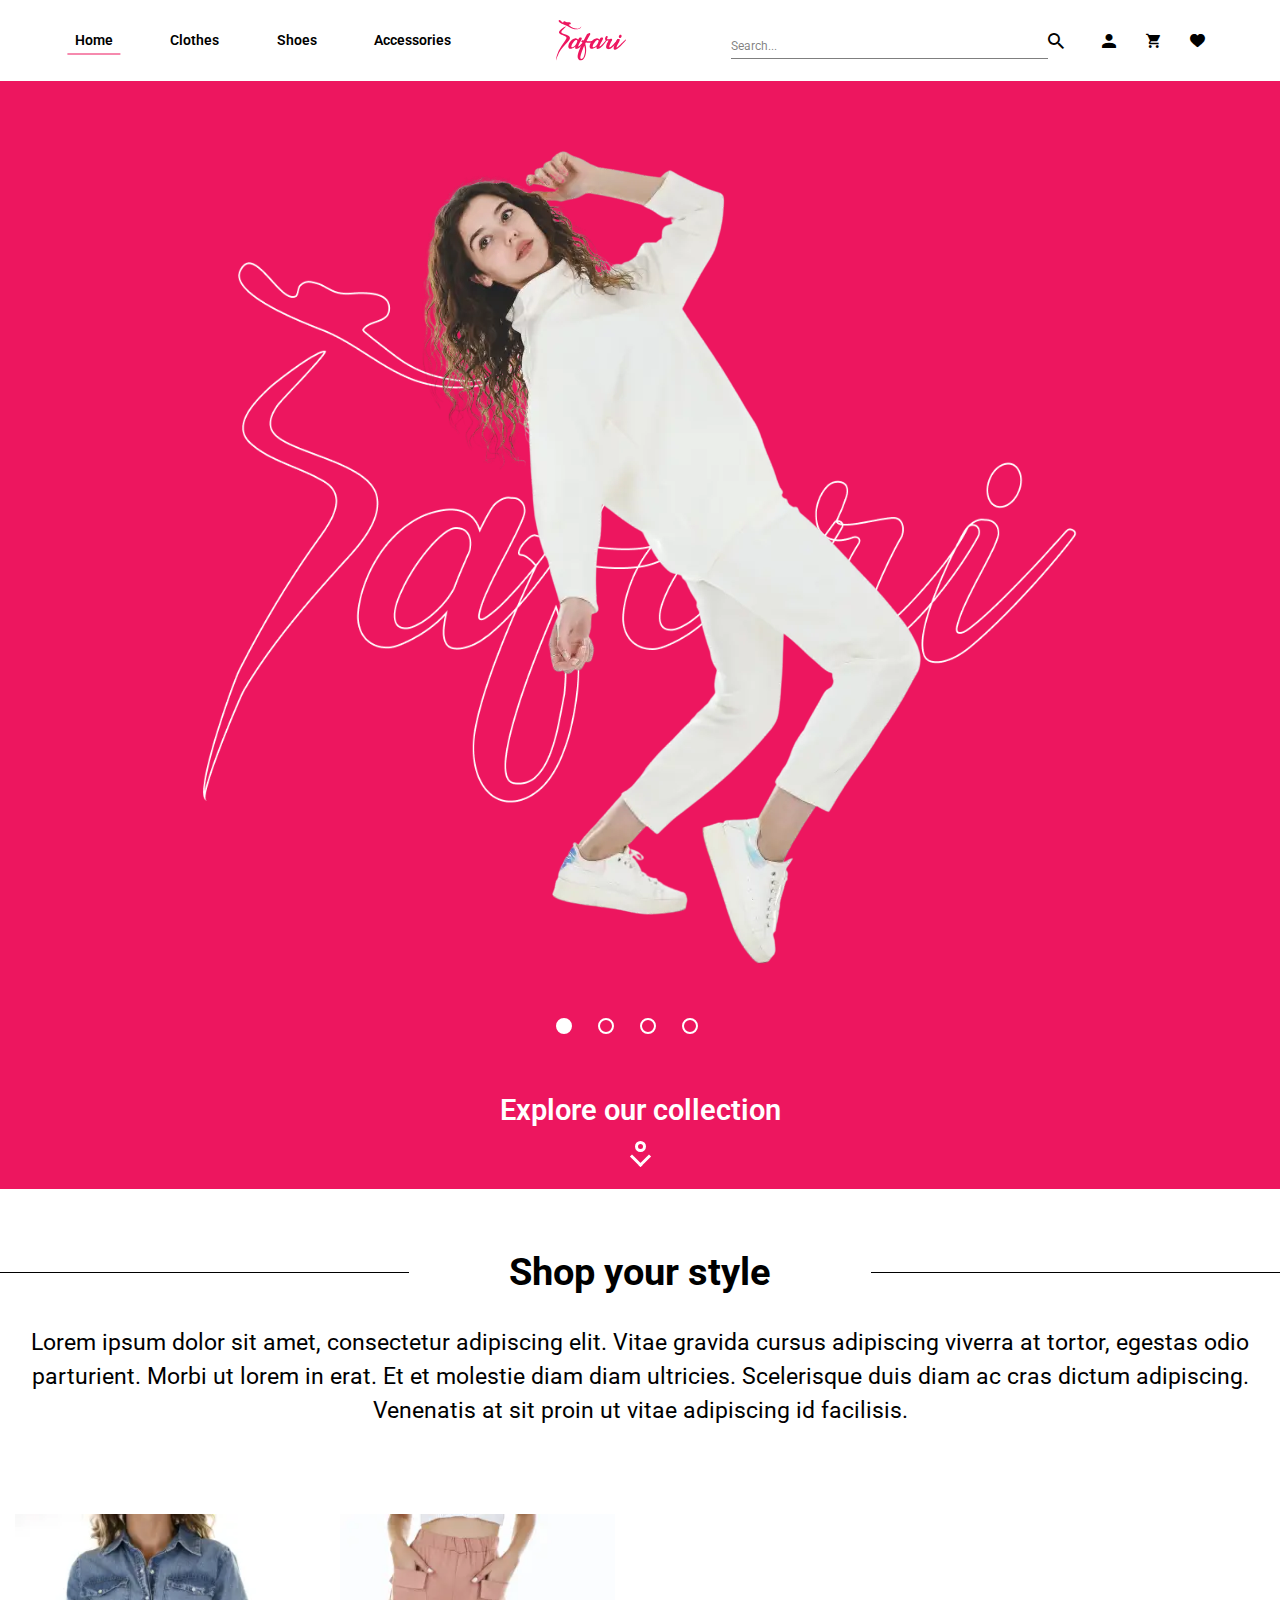
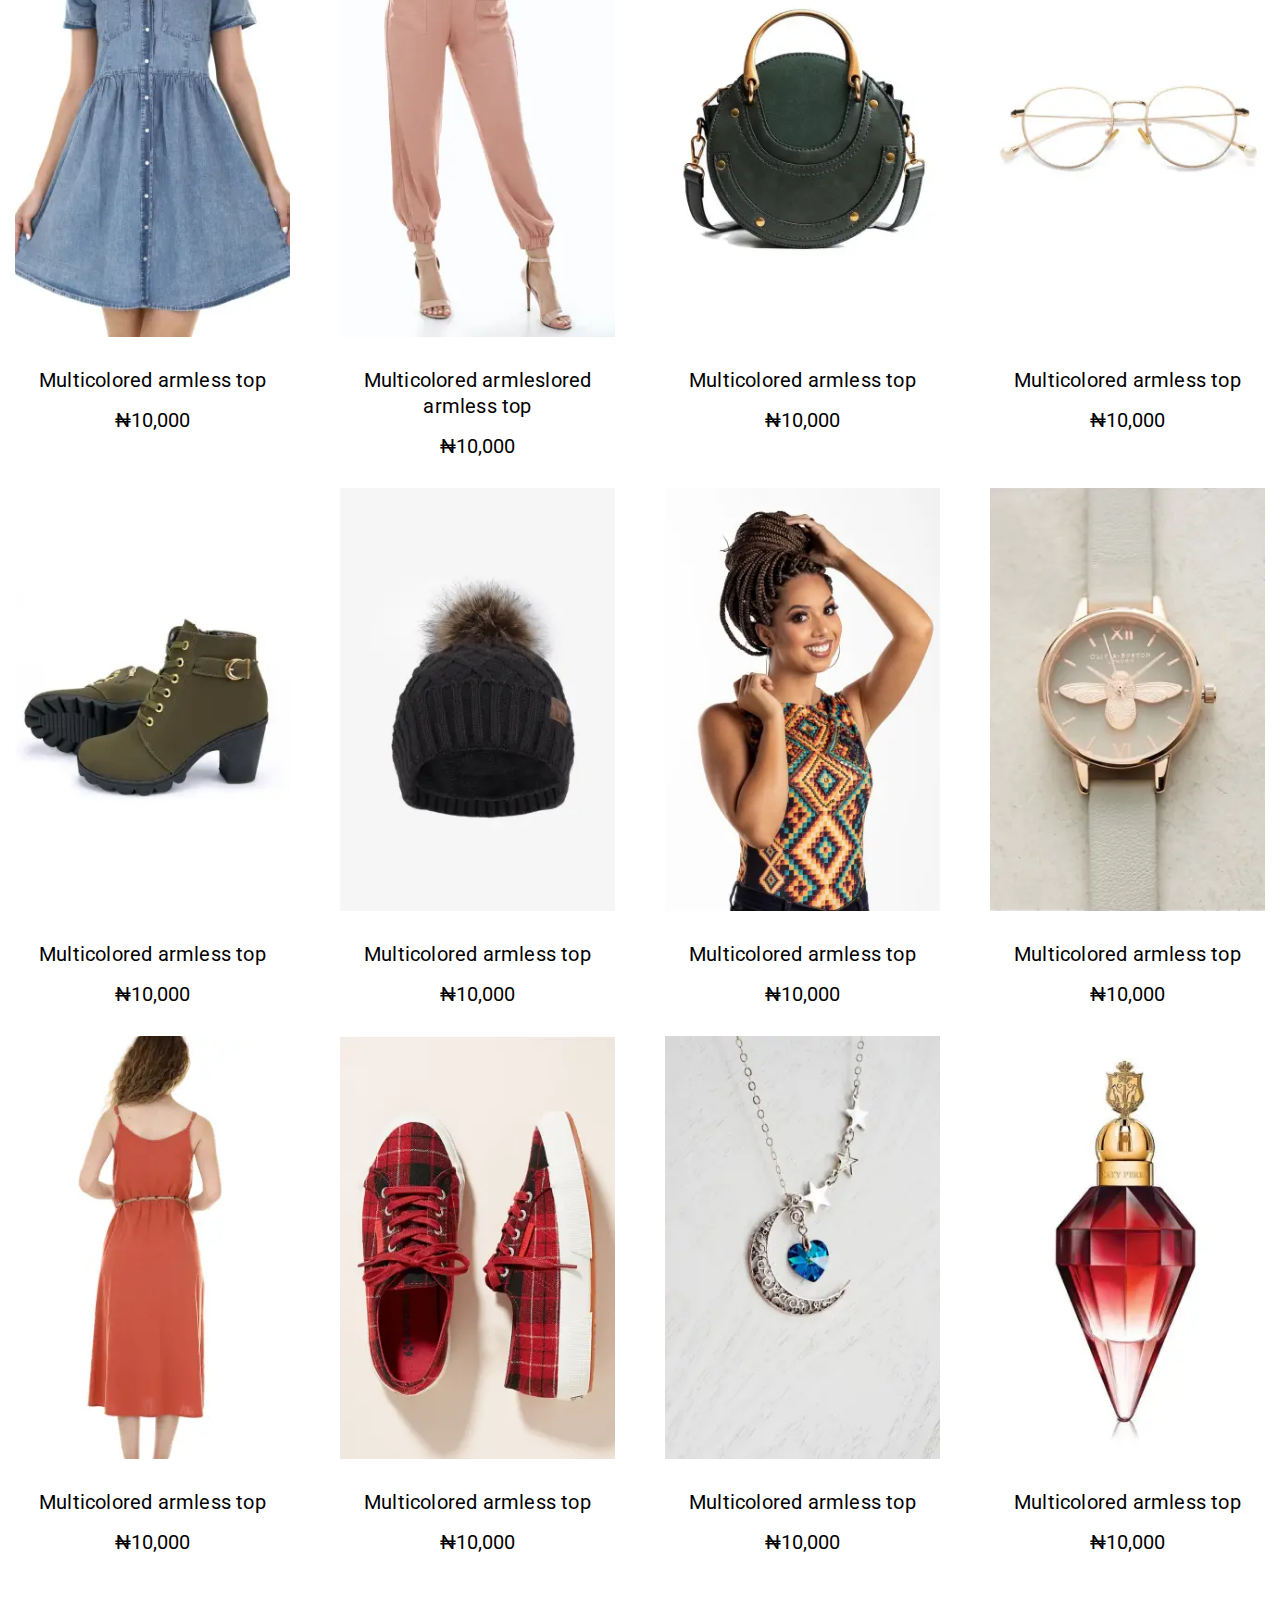
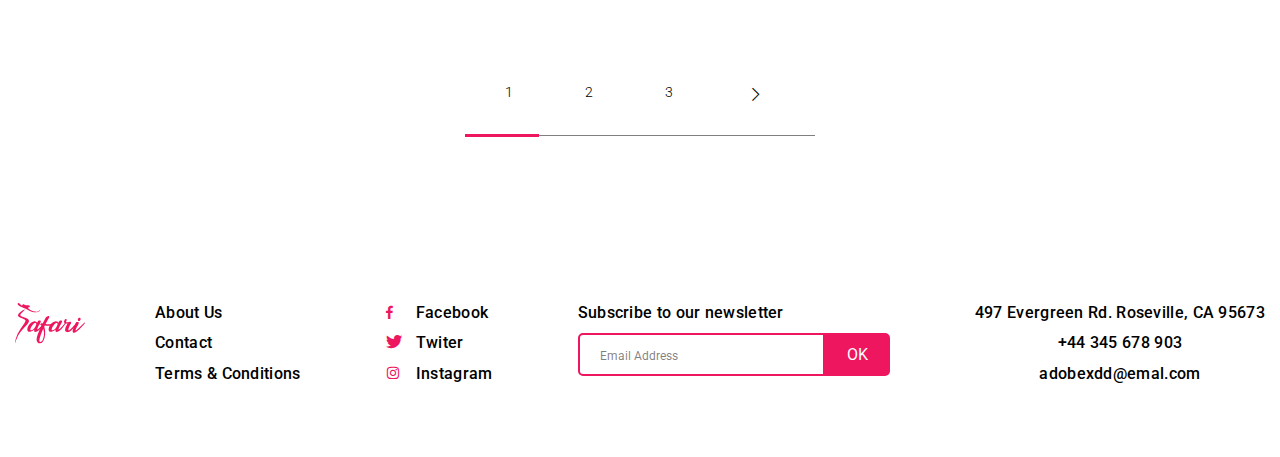
==== commit 27844daa: "finish" ====
--- a/index.html
+++ b/index.html
@@ -21,11 +21,13 @@
 					<div class="header__row-left header__row-left_column ">
 						<nav class="header__nav mune-header">
 							<ul class="mune-header__list mune-header__list_column">
-								<li class="mune-header__item "><a href="index.html" class="mune-header__link mune-header__link_selected">Home</a>
+								<li class="mune-header__item "><a href="index.html"
+										class="mune-header__link mune-header__link_selected">Home</a>
 								</li>
 								<li class="mune-header__item"><a href="clothes.html" class="mune-header__link">Clothes</a></li>
 								<li class="mune-header__item"><a href="shoes.html" class="mune-header__link">Shoes</a></li>
-								<li class="mune-header__item"><a href="accessories.html" class="mune-header__link">Accessories</a>
+								<li class="mune-header__item"><a href="accessories.html"
+										class="mune-header__link">Accessories</a>
 								</li>
 							</ul>
 						</nav>
@@ -33,15 +35,19 @@
 					<a href="index.html" class="header__logo"><img src="img/header/Logo.svg" alt="LOGO"></a>
 					<div class="header__row-right ">
 						<form action="#" class="from-header from-header__search">
-							<input autocomplete="off" type="search" name="form[]" data-error="Ошибка" placeholder="Search..." class="from-header__input">
+							<input autocomplete="off" type="search" name="form[]" data-error="Ошибка" placeholder="Search..."
+								class="from-header__input">
 							<button class="from-header__btn _icon-sherach"></button>
 						</form>
 						<nav class="header__nav mune-header">
 							<ul class="mune-header__list ">
-								<li class="mune-header__item "><a href="account-information.html" class="mune-header__link _icon-profile mune-header__link_icon"></a>
+								<li class="mune-header__item "><a href="account-information.html"
+										class="mune-header__link _icon-profile"></a>
 								</li>
-								<li class="mune-header__item "><a href="cart.html" class="mune-header__link _icon-cart-shop"></a></li>
-								<li class="mune-header__item "><a href="account-my-favorites.html" class="mune-header__link _icon-favorite"></a></li>
+								<li class="mune-header__item "><a href="cart.html"
+										class="mune-header__link _icon-cart-shop"></a></li>
+								<li class="mune-header__item "><a href="account-my-favorites.html"
+										class="mune-header__link _icon-favorite"></a></li>
 							</ul>
 						</nav>
 					</div>
@@ -58,22 +64,34 @@
 
 								<div class="main-slider__slide">
 									<div class="main-slider__img">
-										<picture><source data-srcset="img/main-slider/girl.webp" type="image/webp"><img class="swiper-lazy" data-src="img/main-slider/girl.png" alt="girl"></picture>
+										<picture>
+											<source data-srcset="img/main-slider/girl.webp" type="image/webp"><img
+												class="swiper-lazy" data-src="img/main-slider/girl.png" alt="girl">
+										</picture>
 									</div>
 								</div>
 								<div class="main-slider__slide">
 									<div class="main-slider__img">
-										<picture><source data-srcset="img/main-slider/girl.webp" type="image/webp"><img class="swiper-lazy" data-src="img/main-slider/girl.png" alt="girl"></picture>
+										<picture>
+											<source data-srcset="img/main-slider/girl.webp" type="image/webp"><img
+												class="swiper-lazy" data-src="img/main-slider/girl.png" alt="girl">
+										</picture>
 									</div>
 								</div>
 								<div class="main-slider__slide">
 									<div class="main-slider__img">
-										<picture><source data-srcset="img/main-slider/girl.webp" type="image/webp"><img class="swiper-lazy" data-src="img/main-slider/girl.png" alt="girl"></picture>
+										<picture>
+											<source data-srcset="img/main-slider/girl.webp" type="image/webp"><img
+												class="swiper-lazy" data-src="img/main-slider/girl.png" alt="girl">
+										</picture>
 									</div>
 								</div>
 								<div class="main-slider__slide">
 									<div class="main-slider__img">
-										<picture><source data-srcset="img/main-slider/girl.webp" type="image/webp"><img class="swiper-lazy" data-src="img/main-slider/girl.png" alt="girl"></picture>
+										<picture>
+											<source data-srcset="img/main-slider/girl.webp" type="image/webp"><img
+												class="swiper-lazy" data-src="img/main-slider/girl.png" alt="girl">
+										</picture>
 									</div>
 								</div>
 							</div>
@@ -103,23 +121,31 @@
 						<div class="style-your__item">
 							<div class="goods">
 								<div class="goods__top">
-									<a href="" class="goods__img-ibg"><picture><source data-srcset="img/home/style-your/01.webp" type="image/webp"><img data-src="img/home/style-your/01.jpg" alt="goods"></picture>
-									</a>
-									<div class="goods__hover body-hover">
-										<button class="body-hover__favorite _icon-add-favaorite"></button>
-										<button class="body-hover__add-basket "><span> ADD TO CART</span></button>
-									</div>
-								</div>
-								<div class="goods__body">
-									<a href="" class="goods__text">Multicolored armless top</a>
-									<a href="" class="goods__price">₦10,000</a>
-								</div>
-							</div>
-						</div>
-						<div class="style-your__item">
-							<div class="goods">
-								<div class="goods__top">
-									<a href="" class="goods__img-ibg"><picture><source data-srcset="img/home/style-your/02.webp" type="image/webp"><img data-src="img/home/style-your/02.jpg" alt="goods"></picture>
+									<a href="" class="goods__img-ibg">
+										<picture>
+											<source data-srcset="img/home/style-your/01.webp" type="image/webp"><img
+												data-src="img/home/style-your/01.jpg" alt="goods">
+										</picture>
+									</a>
+									<div class="goods__hover body-hover">
+										<button class="body-hover__favorite _icon-add-favaorite"></button>
+										<button class="body-hover__add-basket "><span> ADD TO CART</span></button>
+									</div>
+								</div>
+								<div class="goods__body">
+									<a href="" class="goods__text">Multicolored armless top</a>
+									<a href="" class="goods__price">₦10,000</a>
+								</div>
+							</div>
+						</div>
+						<div class="style-your__item">
+							<div class="goods">
+								<div class="goods__top">
+									<a href="" class="goods__img-ibg">
+										<picture>
+											<source data-srcset="img/home/style-your/02.webp" type="image/webp"><img
+												data-src="img/home/style-your/02.jpg" alt="goods">
+										</picture>
 									</a>
 									<div class="goods__hover body-hover">
 										<button class="body-hover__favorite _icon-add-favaorite"></button>
@@ -135,151 +161,191 @@
 						<div class="style-your__item">
 							<div class="goods">
 								<div class="goods__top">
-									<a href="" class="goods__img-ibg"><picture><source data-srcset="img/home/style-your/03.webp" type="image/webp"><img data-src="img/home/style-your/03.jpg" alt="goods"></picture>
-									</a>
-									<div class="goods__hover body-hover">
-										<button class="body-hover__favorite _icon-add-favaorite"></button>
-										<button class="body-hover__add-basket "><span> ADD TO CART</span></button>
-									</div>
-								</div>
-								<div class="goods__body">
-									<a href="" class="goods__text">Multicolored armless top</a>
-									<a href="" class="goods__price">₦10,000</a>
-								</div>
-							</div>
-						</div>
-						<div class="style-your__item">
-							<div class="goods">
-								<div class="goods__top">
-									<a href="" class="goods__img-ibg"><picture><source data-srcset="img/home/style-your/04.webp" type="image/webp"><img data-src="img/home/style-your/04.jpg" alt="goods"></picture>
-									</a>
-									<div class="goods__hover body-hover">
-										<button class="body-hover__favorite _icon-add-favaorite"></button>
-										<button class="body-hover__add-basket "><span> ADD TO CART</span></button>
-									</div>
-								</div>
-								<div class="goods__body">
-									<a href="" class="goods__text">Multicolored armless top</a>
-									<a href="" class="goods__price">₦10,000</a>
-								</div>
-							</div>
-						</div>
-						<div class="style-your__item">
-							<div class="goods">
-								<div class="goods__top">
-									<a href="" class="goods__img-ibg"><picture><source data-srcset="img/home/style-your/05.webp" type="image/webp"><img data-src="img/home/style-your/05.jpg" alt="goods"></picture>
-									</a>
-									<div class="goods__hover body-hover">
-										<button class="body-hover__favorite _icon-add-favaorite"></button>
-										<button class="body-hover__add-basket "><span> ADD TO CART</span></button>
-									</div>
-								</div>
-								<div class="goods__body">
-									<a href="" class="goods__text">Multicolored armless top</a>
-									<a href="" class="goods__price">₦10,000</a>
-								</div>
-							</div>
-						</div>
-						<div class="style-your__item">
-							<div class="goods">
-								<div class="goods__top">
-									<a href="" class="goods__img-ibg"><picture><source data-srcset="img/home/style-your/06.webp" type="image/webp"><img data-src="img/home/style-your/06.jpg" alt="goods"></picture>
-									</a>
-									<div class="goods__hover body-hover">
-										<button class="body-hover__favorite _icon-add-favaorite"></button>
-										<button class="body-hover__add-basket "><span> ADD TO CART</span></button>
-									</div>
-								</div>
-								<div class="goods__body">
-									<a href="" class="goods__text">Multicolored armless top</a>
-									<a href="" class="goods__price">₦10,000</a>
-								</div>
-							</div>
-						</div>
-						<div class="style-your__item">
-							<div class="goods">
-								<div class="goods__top">
-									<a href="" class="goods__img-ibg"><picture><source data-srcset="img/home/style-your/07.webp" type="image/webp"><img data-src="img/home/style-your/07.jpg" alt="goods"></picture>
-									</a>
-									<div class="goods__hover body-hover">
-										<button class="body-hover__favorite _icon-add-favaorite"></button>
-										<button class="body-hover__add-basket "><span> ADD TO CART</span></button>
-									</div>
-								</div>
-								<div class="goods__body">
-									<a href="" class="goods__text">Multicolored armless top</a>
-									<a href="" class="goods__price">₦10,000</a>
-								</div>
-							</div>
-						</div>
-						<div class="style-your__item">
-							<div class="goods">
-								<div class="goods__top">
-									<a href="" class="goods__img-ibg"><picture><source data-srcset="img/home/style-your/08.webp" type="image/webp"><img data-src="img/home/style-your/08.jpg" alt="goods"></picture>
-									</a>
-									<div class="goods__hover body-hover">
-										<button class="body-hover__favorite _icon-add-favaorite"></button>
-										<button class="body-hover__add-basket "><span> ADD TO CART</span></button>
-									</div>
-								</div>
-								<div class="goods__body">
-									<a href="" class="goods__text">Multicolored armless top</a>
-									<a href="" class="goods__price">₦10,000</a>
-								</div>
-							</div>
-						</div>
-						<div class="style-your__item">
-							<div class="goods">
-								<div class="goods__top">
-									<a href="" class="goods__img-ibg"><picture><source data-srcset="img/home/style-your/09.webp" type="image/webp"><img data-src="img/home/style-your/09.jpg" alt="goods"></picture>
-									</a>
-									<div class="goods__hover body-hover">
-										<button class="body-hover__favorite _icon-add-favaorite"></button>
-										<button class="body-hover__add-basket "><span> ADD TO CART</span></button>
-									</div>
-								</div>
-								<div class="goods__body">
-									<a href="" class="goods__text">Multicolored armless top</a>
-									<a href="" class="goods__price">₦10,000</a>
-								</div>
-							</div>
-						</div>
-						<div class="style-your__item">
-							<div class="goods">
-								<div class="goods__top">
-									<a href="" class="goods__img-ibg"><picture><source data-srcset="img/home/style-your/10.webp" type="image/webp"><img data-src="img/home/style-your/10.jpg" alt="goods"></picture>
-									</a>
-									<div class="goods__hover body-hover">
-										<button class="body-hover__favorite _icon-add-favaorite"></button>
-										<button class="body-hover__add-basket "><span> ADD TO CART</span></button>
-									</div>
-								</div>
-								<div class="goods__body">
-									<a href="" class="goods__text">Multicolored armless top</a>
-									<a href="" class="goods__price">₦10,000</a>
-								</div>
-							</div>
-						</div>
-						<div class="style-your__item">
-							<div class="goods">
-								<div class="goods__top">
-									<a href="" class="goods__img-ibg"><picture><source data-srcset="img/home/style-your/11.webp" type="image/webp"><img data-src="img/home/style-your/11.jpg" alt="goods"></picture>
-									</a>
-									<div class="goods__hover body-hover">
-										<button class="body-hover__favorite _icon-add-favaorite"></button>
-										<button class="body-hover__add-basket "><span> ADD TO CART</span></button>
-									</div>
-								</div>
-								<div class="goods__body">
-									<a href="" class="goods__text">Multicolored armless top</a>
-									<a href="" class="goods__price">₦10,000</a>
-								</div>
-							</div>
-						</div>
-						<div class="style-your__item">
-							<div class="goods">
-								<div class="goods__top">
-									<a href="" class="goods__img-ibg"><picture><source data-srcset="img/home/style-your/12.webp" type="image/webp"><img data-src="img/home/style-your/12.jpg" alt="goods"></picture>
+									<a href="" class="goods__img-ibg">
+										<picture>
+											<source data-srcset="img/home/style-your/03.webp" type="image/webp"><img
+												data-src="img/home/style-your/03.jpg" alt="goods">
+										</picture>
+									</a>
+									<div class="goods__hover body-hover">
+										<button class="body-hover__favorite _icon-add-favaorite"></button>
+										<button class="body-hover__add-basket "><span> ADD TO CART</span></button>
+									</div>
+								</div>
+								<div class="goods__body">
+									<a href="" class="goods__text">Multicolored armless top</a>
+									<a href="" class="goods__price">₦10,000</a>
+								</div>
+							</div>
+						</div>
+						<div class="style-your__item">
+							<div class="goods">
+								<div class="goods__top">
+									<a href="" class="goods__img-ibg">
+										<picture>
+											<source data-srcset="img/home/style-your/04.webp" type="image/webp"><img
+												data-src="img/home/style-your/04.jpg" alt="goods">
+										</picture>
+									</a>
+									<div class="goods__hover body-hover">
+										<button class="body-hover__favorite _icon-add-favaorite"></button>
+										<button class="body-hover__add-basket "><span> ADD TO CART</span></button>
+									</div>
+								</div>
+								<div class="goods__body">
+									<a href="" class="goods__text">Multicolored armless top</a>
+									<a href="" class="goods__price">₦10,000</a>
+								</div>
+							</div>
+						</div>
+						<div class="style-your__item">
+							<div class="goods">
+								<div class="goods__top">
+									<a href="" class="goods__img-ibg">
+										<picture>
+											<source data-srcset="img/home/style-your/05.webp" type="image/webp"><img
+												data-src="img/home/style-your/05.jpg" alt="goods">
+										</picture>
+									</a>
+									<div class="goods__hover body-hover">
+										<button class="body-hover__favorite _icon-add-favaorite"></button>
+										<button class="body-hover__add-basket "><span> ADD TO CART</span></button>
+									</div>
+								</div>
+								<div class="goods__body">
+									<a href="" class="goods__text">Multicolored armless top</a>
+									<a href="" class="goods__price">₦10,000</a>
+								</div>
+							</div>
+						</div>
+						<div class="style-your__item">
+							<div class="goods">
+								<div class="goods__top">
+									<a href="" class="goods__img-ibg">
+										<picture>
+											<source data-srcset="img/home/style-your/06.webp" type="image/webp"><img
+												data-src="img/home/style-your/06.jpg" alt="goods">
+										</picture>
+									</a>
+									<div class="goods__hover body-hover">
+										<button class="body-hover__favorite _icon-add-favaorite"></button>
+										<button class="body-hover__add-basket "><span> ADD TO CART</span></button>
+									</div>
+								</div>
+								<div class="goods__body">
+									<a href="" class="goods__text">Multicolored armless top</a>
+									<a href="" class="goods__price">₦10,000</a>
+								</div>
+							</div>
+						</div>
+						<div class="style-your__item">
+							<div class="goods">
+								<div class="goods__top">
+									<a href="" class="goods__img-ibg">
+										<picture>
+											<source data-srcset="img/home/style-your/07.webp" type="image/webp"><img
+												data-src="img/home/style-your/07.jpg" alt="goods">
+										</picture>
+									</a>
+									<div class="goods__hover body-hover">
+										<button class="body-hover__favorite _icon-add-favaorite"></button>
+										<button class="body-hover__add-basket "><span> ADD TO CART</span></button>
+									</div>
+								</div>
+								<div class="goods__body">
+									<a href="" class="goods__text">Multicolored armless top</a>
+									<a href="" class="goods__price">₦10,000</a>
+								</div>
+							</div>
+						</div>
+						<div class="style-your__item">
+							<div class="goods">
+								<div class="goods__top">
+									<a href="" class="goods__img-ibg">
+										<picture>
+											<source data-srcset="img/home/style-your/08.webp" type="image/webp"><img
+												data-src="img/home/style-your/08.jpg" alt="goods">
+										</picture>
+									</a>
+									<div class="goods__hover body-hover">
+										<button class="body-hover__favorite _icon-add-favaorite"></button>
+										<button class="body-hover__add-basket "><span> ADD TO CART</span></button>
+									</div>
+								</div>
+								<div class="goods__body">
+									<a href="" class="goods__text">Multicolored armless top</a>
+									<a href="" class="goods__price">₦10,000</a>
+								</div>
+							</div>
+						</div>
+						<div class="style-your__item">
+							<div class="goods">
+								<div class="goods__top">
+									<a href="" class="goods__img-ibg">
+										<picture>
+											<source data-srcset="img/home/style-your/09.webp" type="image/webp"><img
+												data-src="img/home/style-your/09.jpg" alt="goods">
+										</picture>
+									</a>
+									<div class="goods__hover body-hover">
+										<button class="body-hover__favorite _icon-add-favaorite"></button>
+										<button class="body-hover__add-basket "><span> ADD TO CART</span></button>
+									</div>
+								</div>
+								<div class="goods__body">
+									<a href="" class="goods__text">Multicolored armless top</a>
+									<a href="" class="goods__price">₦10,000</a>
+								</div>
+							</div>
+						</div>
+						<div class="style-your__item">
+							<div class="goods">
+								<div class="goods__top">
+									<a href="" class="goods__img-ibg">
+										<picture>
+											<source data-srcset="img/home/style-your/10.webp" type="image/webp"><img
+												data-src="img/home/style-your/10.jpg" alt="goods">
+										</picture>
+									</a>
+									<div class="goods__hover body-hover">
+										<button class="body-hover__favorite _icon-add-favaorite"></button>
+										<button class="body-hover__add-basket "><span> ADD TO CART</span></button>
+									</div>
+								</div>
+								<div class="goods__body">
+									<a href="" class="goods__text">Multicolored armless top</a>
+									<a href="" class="goods__price">₦10,000</a>
+								</div>
+							</div>
+						</div>
+						<div class="style-your__item">
+							<div class="goods">
+								<div class="goods__top">
+									<a href="" class="goods__img-ibg">
+										<picture>
+											<source data-srcset="img/home/style-your/11.webp" type="image/webp"><img
+												data-src="img/home/style-your/11.jpg" alt="goods">
+										</picture>
+									</a>
+									<div class="goods__hover body-hover">
+										<button class="body-hover__favorite _icon-add-favaorite"></button>
+										<button class="body-hover__add-basket "><span> ADD TO CART</span></button>
+									</div>
+								</div>
+								<div class="goods__body">
+									<a href="" class="goods__text">Multicolored armless top</a>
+									<a href="" class="goods__price">₦10,000</a>
+								</div>
+							</div>
+						</div>
+						<div class="style-your__item">
+							<div class="goods">
+								<div class="goods__top">
+									<a href="" class="goods__img-ibg">
+										<picture>
+											<source data-srcset="img/home/style-your/12.webp" type="image/webp"><img
+												data-src="img/home/style-your/12.jpg" alt="goods">
+										</picture>
 									</a>
 									<div class="goods__hover body-hover">
 										<button class="body-hover__favorite _icon-add-favaorite"></button>
@@ -335,10 +401,13 @@
 				<div class="footer__social menu-footer">
 					<nav class="menu-footer-block__body">
 						<ul class="menu-footer__list">
-							<li class="menu-footer__item "><a href="" class="menu-footer__link menu-footer__link_icon _icon-facebook ">Facebook</a>
+							<li class="menu-footer__item "><a href=""
+									class="menu-footer__link menu-footer__link_icon _icon-facebook ">Facebook</a>
 							</li>
-							<li class="menu-footer__item "><a href="" class="menu-footer__link menu-footer__link_icon _icon-twitter ">Twiter</a></li>
-							<li class="menu-footer__item "><a href="" class="menu-footer__link menu-footer__link_icon _icon-instagram ">Instagram</a>
+							<li class="menu-footer__item "><a href=""
+									class="menu-footer__link menu-footer__link_icon _icon-twitter ">Twiter</a></li>
+							<li class="menu-footer__item "><a href=""
+									class="menu-footer__link menu-footer__link_icon _icon-instagram ">Instagram</a>
 							</li>
 						</ul>
 					</nav>
@@ -346,7 +415,8 @@
 				<form class="footer__sub subscribe-block">
 					<label for="" class="subscribe-block__label">Subscribe to our newsletter</label>
 					<div class="subscribe-block__block-input">
-						<input autocomplete="off" required type="email" name="form[]" data-error="Ошибка" placeholder="Email Address" class="subscribe-block__input">
+						<input autocomplete="off" required type="email" name="form[]" data-error="Ошибка"
+							placeholder="Email Address" class="subscribe-block__input">
 						<button type="submit" class="subscribe-block__button">OK</button>
 					</div>
 				</form>
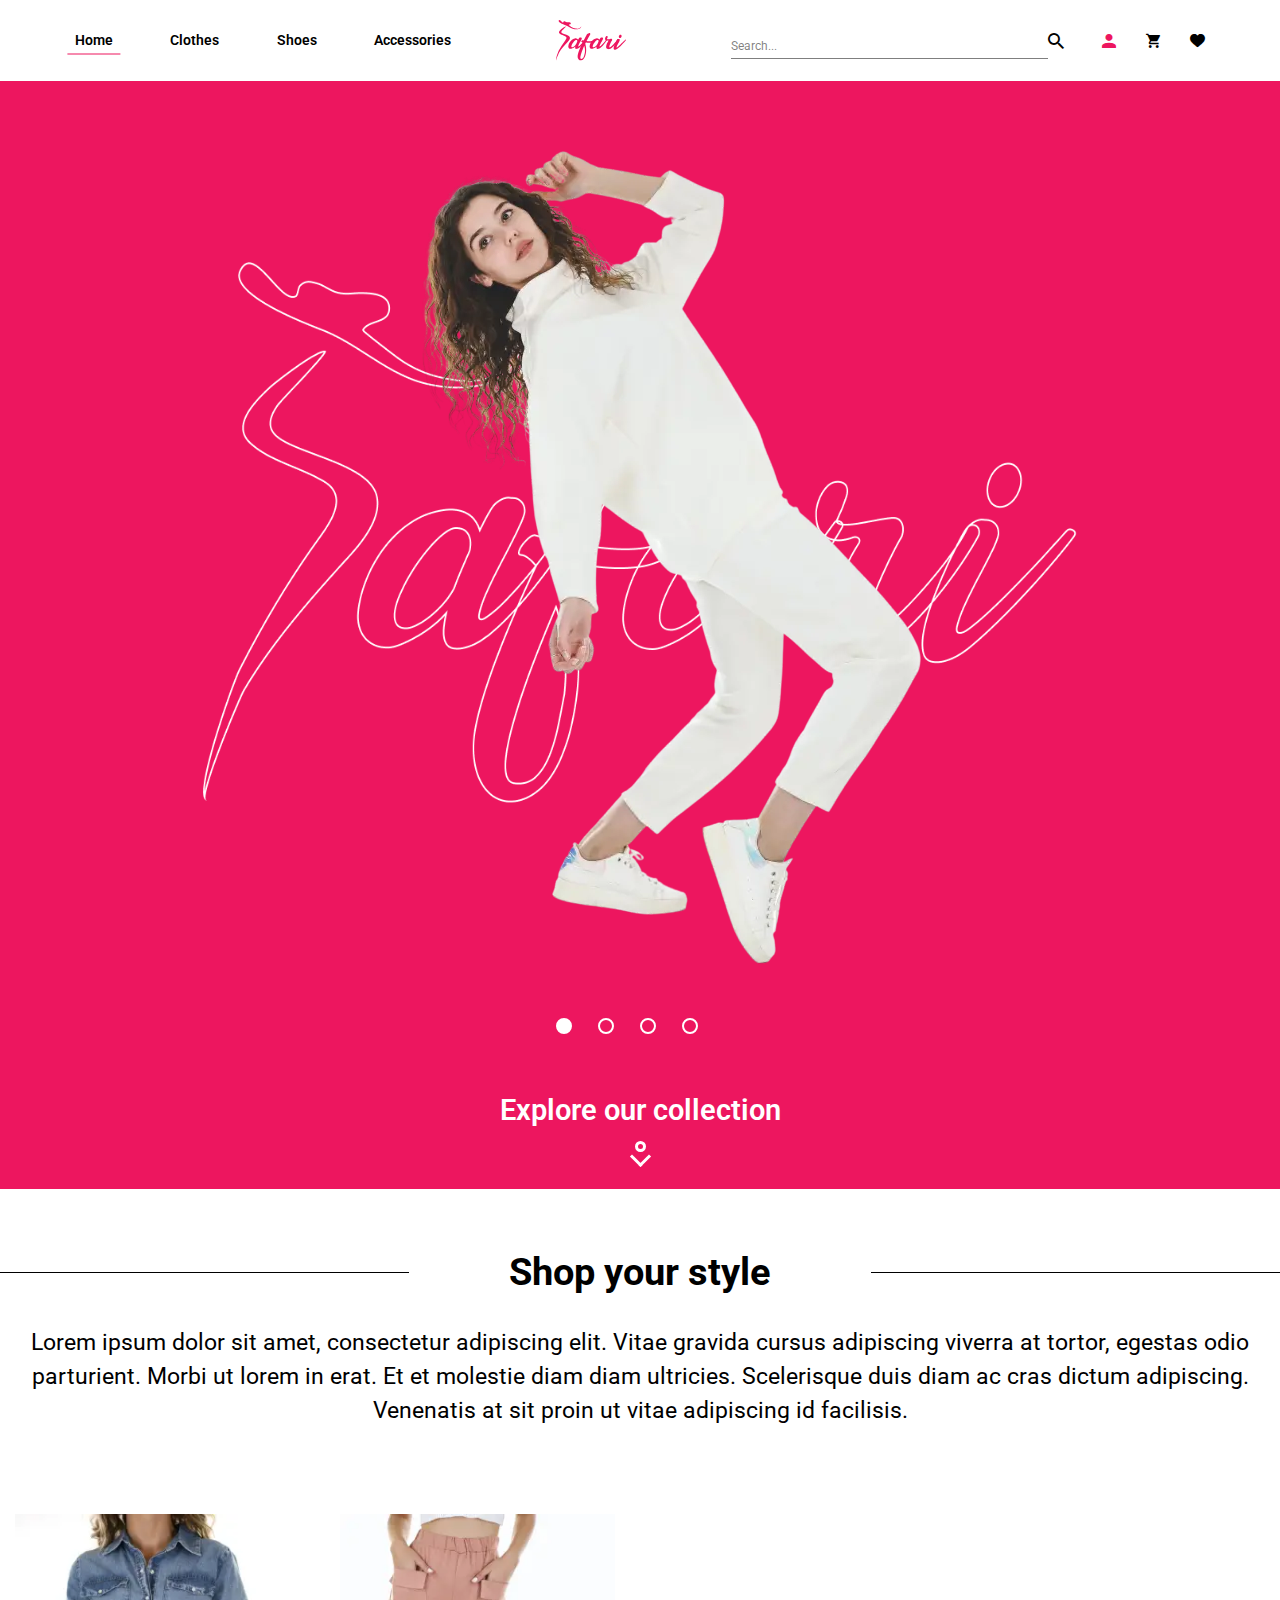
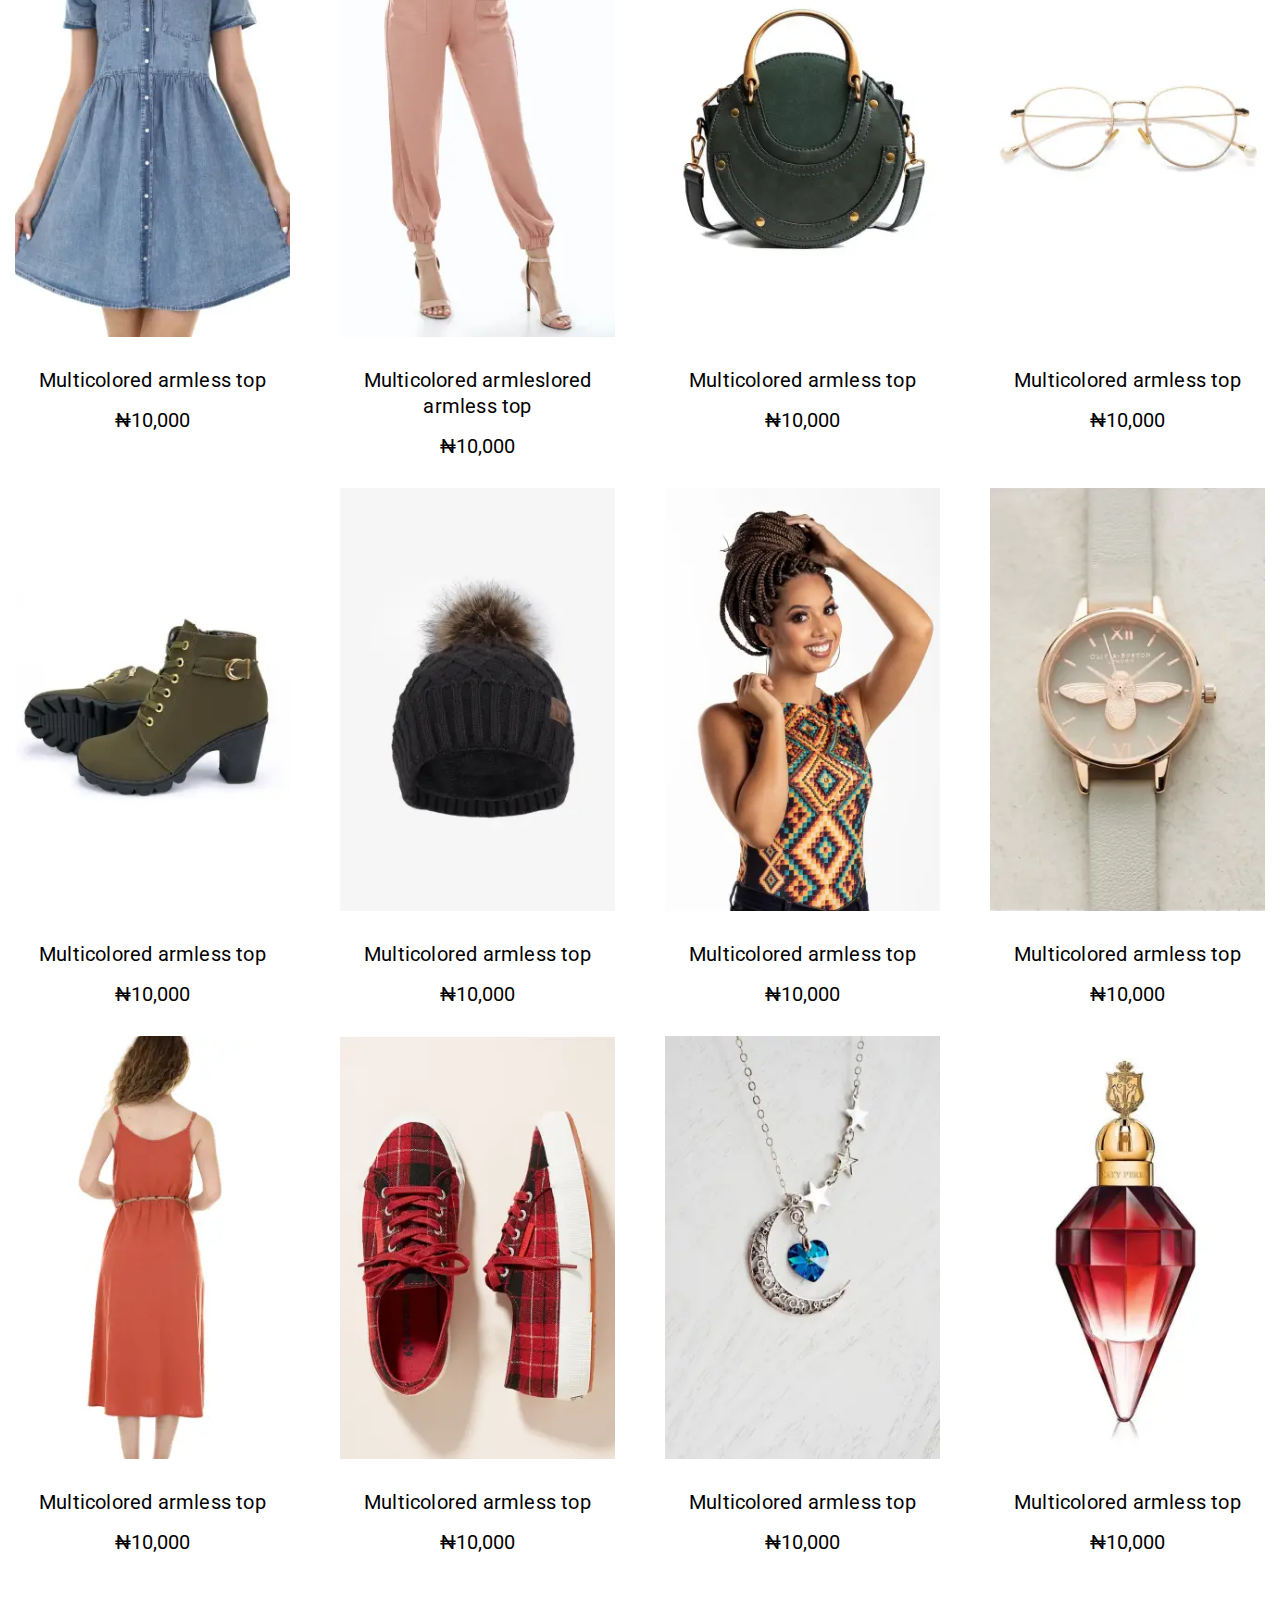
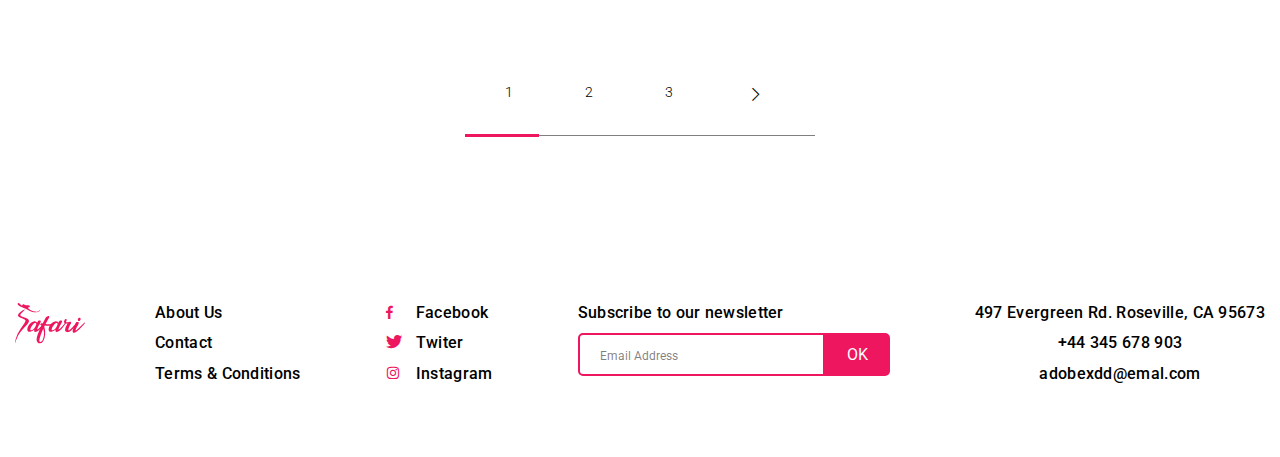
==== commit 9a8ae2c8: "finish" ====
--- a/index.html
+++ b/index.html
@@ -6,7 +6,7 @@
 	<meta charset="UTF-8">
 	<meta name="format-detection" content="telephone=no">
 	<!-- <style>body{opacity: 0;}</style> -->
-	<link rel="stylesheet" href="css/style.min.css?_v=20220411234356">
+	<link rel="stylesheet" href="css/style.min.css?_v=20220411235643">
 	<link rel="shortcut icon" href="favicon.ico">
 	<!-- <meta name="robots" content="noindex, nofollow"> -->
 	<meta name="viewport" content="width=device-width, initial-scale=1.0">
@@ -21,13 +21,11 @@
 					<div class="header__row-left header__row-left_column ">
 						<nav class="header__nav mune-header">
 							<ul class="mune-header__list mune-header__list_column">
-								<li class="mune-header__item "><a href="index.html"
-										class="mune-header__link mune-header__link_selected">Home</a>
+								<li class="mune-header__item "><a href="index.html" class="mune-header__link mune-header__link_selected">Home</a>
 								</li>
 								<li class="mune-header__item"><a href="clothes.html" class="mune-header__link">Clothes</a></li>
 								<li class="mune-header__item"><a href="shoes.html" class="mune-header__link">Shoes</a></li>
-								<li class="mune-header__item"><a href="accessories.html"
-										class="mune-header__link">Accessories</a>
+								<li class="mune-header__item"><a href="accessories.html" class="mune-header__link">Accessories</a>
 								</li>
 							</ul>
 						</nav>
@@ -35,19 +33,15 @@
 					<a href="index.html" class="header__logo"><img src="img/header/Logo.svg" alt="LOGO"></a>
 					<div class="header__row-right ">
 						<form action="#" class="from-header from-header__search">
-							<input autocomplete="off" type="search" name="form[]" data-error="Ошибка" placeholder="Search..."
-								class="from-header__input">
+							<input autocomplete="off" type="search" name="form[]" data-error="Ошибка" placeholder="Search..." class="from-header__input">
 							<button class="from-header__btn _icon-sherach"></button>
 						</form>
 						<nav class="header__nav mune-header">
 							<ul class="mune-header__list ">
-								<li class="mune-header__item "><a href="account-information.html"
-										class="mune-header__link _icon-profile"></a>
+								<li class="mune-header__item "><a href="account-information.html" class="mune-header__link _icon-profile mune-header__link_icon"></a>
 								</li>
-								<li class="mune-header__item "><a href="cart.html"
-										class="mune-header__link _icon-cart-shop"></a></li>
-								<li class="mune-header__item "><a href="account-my-favorites.html"
-										class="mune-header__link _icon-favorite"></a></li>
+								<li class="mune-header__item "><a href="cart.html" class="mune-header__link _icon-cart-shop"></a></li>
+								<li class="mune-header__item "><a href="account-my-favorites.html" class="mune-header__link _icon-favorite"></a></li>
 							</ul>
 						</nav>
 					</div>
@@ -64,34 +58,22 @@
 
 								<div class="main-slider__slide">
 									<div class="main-slider__img">
-										<picture>
-											<source data-srcset="img/main-slider/girl.webp" type="image/webp"><img
-												class="swiper-lazy" data-src="img/main-slider/girl.png" alt="girl">
-										</picture>
+										<picture><source data-srcset="img/main-slider/girl.webp" type="image/webp"><img class="swiper-lazy" data-src="img/main-slider/girl.png" alt="girl"></picture>
 									</div>
 								</div>
 								<div class="main-slider__slide">
 									<div class="main-slider__img">
-										<picture>
-											<source data-srcset="img/main-slider/girl.webp" type="image/webp"><img
-												class="swiper-lazy" data-src="img/main-slider/girl.png" alt="girl">
-										</picture>
+										<picture><source data-srcset="img/main-slider/girl.webp" type="image/webp"><img class="swiper-lazy" data-src="img/main-slider/girl.png" alt="girl"></picture>
 									</div>
 								</div>
 								<div class="main-slider__slide">
 									<div class="main-slider__img">
-										<picture>
-											<source data-srcset="img/main-slider/girl.webp" type="image/webp"><img
-												class="swiper-lazy" data-src="img/main-slider/girl.png" alt="girl">
-										</picture>
+										<picture><source data-srcset="img/main-slider/girl.webp" type="image/webp"><img class="swiper-lazy" data-src="img/main-slider/girl.png" alt="girl"></picture>
 									</div>
 								</div>
 								<div class="main-slider__slide">
 									<div class="main-slider__img">
-										<picture>
-											<source data-srcset="img/main-slider/girl.webp" type="image/webp"><img
-												class="swiper-lazy" data-src="img/main-slider/girl.png" alt="girl">
-										</picture>
+										<picture><source data-srcset="img/main-slider/girl.webp" type="image/webp"><img class="swiper-lazy" data-src="img/main-slider/girl.png" alt="girl"></picture>
 									</div>
 								</div>
 							</div>
@@ -121,31 +103,23 @@
 						<div class="style-your__item">
 							<div class="goods">
 								<div class="goods__top">
-									<a href="" class="goods__img-ibg">
-										<picture>
-											<source data-srcset="img/home/style-your/01.webp" type="image/webp"><img
-												data-src="img/home/style-your/01.jpg" alt="goods">
-										</picture>
-									</a>
-									<div class="goods__hover body-hover">
-										<button class="body-hover__favorite _icon-add-favaorite"></button>
-										<button class="body-hover__add-basket "><span> ADD TO CART</span></button>
-									</div>
-								</div>
-								<div class="goods__body">
-									<a href="" class="goods__text">Multicolored armless top</a>
-									<a href="" class="goods__price">₦10,000</a>
-								</div>
-							</div>
-						</div>
-						<div class="style-your__item">
-							<div class="goods">
-								<div class="goods__top">
-									<a href="" class="goods__img-ibg">
-										<picture>
-											<source data-srcset="img/home/style-your/02.webp" type="image/webp"><img
-												data-src="img/home/style-your/02.jpg" alt="goods">
-										</picture>
+									<a href="" class="goods__img-ibg"><picture><source data-srcset="img/home/style-your/01.webp" type="image/webp"><img data-src="img/home/style-your/01.jpg" alt="goods"></picture>
+									</a>
+									<div class="goods__hover body-hover">
+										<button class="body-hover__favorite _icon-add-favaorite"></button>
+										<button class="body-hover__add-basket "><span> ADD TO CART</span></button>
+									</div>
+								</div>
+								<div class="goods__body">
+									<a href="" class="goods__text">Multicolored armless top</a>
+									<a href="" class="goods__price">₦10,000</a>
+								</div>
+							</div>
+						</div>
+						<div class="style-your__item">
+							<div class="goods">
+								<div class="goods__top">
+									<a href="" class="goods__img-ibg"><picture><source data-srcset="img/home/style-your/02.webp" type="image/webp"><img data-src="img/home/style-your/02.jpg" alt="goods"></picture>
 									</a>
 									<div class="goods__hover body-hover">
 										<button class="body-hover__favorite _icon-add-favaorite"></button>
@@ -161,191 +135,151 @@
 						<div class="style-your__item">
 							<div class="goods">
 								<div class="goods__top">
-									<a href="" class="goods__img-ibg">
-										<picture>
-											<source data-srcset="img/home/style-your/03.webp" type="image/webp"><img
-												data-src="img/home/style-your/03.jpg" alt="goods">
-										</picture>
-									</a>
-									<div class="goods__hover body-hover">
-										<button class="body-hover__favorite _icon-add-favaorite"></button>
-										<button class="body-hover__add-basket "><span> ADD TO CART</span></button>
-									</div>
-								</div>
-								<div class="goods__body">
-									<a href="" class="goods__text">Multicolored armless top</a>
-									<a href="" class="goods__price">₦10,000</a>
-								</div>
-							</div>
-						</div>
-						<div class="style-your__item">
-							<div class="goods">
-								<div class="goods__top">
-									<a href="" class="goods__img-ibg">
-										<picture>
-											<source data-srcset="img/home/style-your/04.webp" type="image/webp"><img
-												data-src="img/home/style-your/04.jpg" alt="goods">
-										</picture>
-									</a>
-									<div class="goods__hover body-hover">
-										<button class="body-hover__favorite _icon-add-favaorite"></button>
-										<button class="body-hover__add-basket "><span> ADD TO CART</span></button>
-									</div>
-								</div>
-								<div class="goods__body">
-									<a href="" class="goods__text">Multicolored armless top</a>
-									<a href="" class="goods__price">₦10,000</a>
-								</div>
-							</div>
-						</div>
-						<div class="style-your__item">
-							<div class="goods">
-								<div class="goods__top">
-									<a href="" class="goods__img-ibg">
-										<picture>
-											<source data-srcset="img/home/style-your/05.webp" type="image/webp"><img
-												data-src="img/home/style-your/05.jpg" alt="goods">
-										</picture>
-									</a>
-									<div class="goods__hover body-hover">
-										<button class="body-hover__favorite _icon-add-favaorite"></button>
-										<button class="body-hover__add-basket "><span> ADD TO CART</span></button>
-									</div>
-								</div>
-								<div class="goods__body">
-									<a href="" class="goods__text">Multicolored armless top</a>
-									<a href="" class="goods__price">₦10,000</a>
-								</div>
-							</div>
-						</div>
-						<div class="style-your__item">
-							<div class="goods">
-								<div class="goods__top">
-									<a href="" class="goods__img-ibg">
-										<picture>
-											<source data-srcset="img/home/style-your/06.webp" type="image/webp"><img
-												data-src="img/home/style-your/06.jpg" alt="goods">
-										</picture>
-									</a>
-									<div class="goods__hover body-hover">
-										<button class="body-hover__favorite _icon-add-favaorite"></button>
-										<button class="body-hover__add-basket "><span> ADD TO CART</span></button>
-									</div>
-								</div>
-								<div class="goods__body">
-									<a href="" class="goods__text">Multicolored armless top</a>
-									<a href="" class="goods__price">₦10,000</a>
-								</div>
-							</div>
-						</div>
-						<div class="style-your__item">
-							<div class="goods">
-								<div class="goods__top">
-									<a href="" class="goods__img-ibg">
-										<picture>
-											<source data-srcset="img/home/style-your/07.webp" type="image/webp"><img
-												data-src="img/home/style-your/07.jpg" alt="goods">
-										</picture>
-									</a>
-									<div class="goods__hover body-hover">
-										<button class="body-hover__favorite _icon-add-favaorite"></button>
-										<button class="body-hover__add-basket "><span> ADD TO CART</span></button>
-									</div>
-								</div>
-								<div class="goods__body">
-									<a href="" class="goods__text">Multicolored armless top</a>
-									<a href="" class="goods__price">₦10,000</a>
-								</div>
-							</div>
-						</div>
-						<div class="style-your__item">
-							<div class="goods">
-								<div class="goods__top">
-									<a href="" class="goods__img-ibg">
-										<picture>
-											<source data-srcset="img/home/style-your/08.webp" type="image/webp"><img
-												data-src="img/home/style-your/08.jpg" alt="goods">
-										</picture>
-									</a>
-									<div class="goods__hover body-hover">
-										<button class="body-hover__favorite _icon-add-favaorite"></button>
-										<button class="body-hover__add-basket "><span> ADD TO CART</span></button>
-									</div>
-								</div>
-								<div class="goods__body">
-									<a href="" class="goods__text">Multicolored armless top</a>
-									<a href="" class="goods__price">₦10,000</a>
-								</div>
-							</div>
-						</div>
-						<div class="style-your__item">
-							<div class="goods">
-								<div class="goods__top">
-									<a href="" class="goods__img-ibg">
-										<picture>
-											<source data-srcset="img/home/style-your/09.webp" type="image/webp"><img
-												data-src="img/home/style-your/09.jpg" alt="goods">
-										</picture>
-									</a>
-									<div class="goods__hover body-hover">
-										<button class="body-hover__favorite _icon-add-favaorite"></button>
-										<button class="body-hover__add-basket "><span> ADD TO CART</span></button>
-									</div>
-								</div>
-								<div class="goods__body">
-									<a href="" class="goods__text">Multicolored armless top</a>
-									<a href="" class="goods__price">₦10,000</a>
-								</div>
-							</div>
-						</div>
-						<div class="style-your__item">
-							<div class="goods">
-								<div class="goods__top">
-									<a href="" class="goods__img-ibg">
-										<picture>
-											<source data-srcset="img/home/style-your/10.webp" type="image/webp"><img
-												data-src="img/home/style-your/10.jpg" alt="goods">
-										</picture>
-									</a>
-									<div class="goods__hover body-hover">
-										<button class="body-hover__favorite _icon-add-favaorite"></button>
-										<button class="body-hover__add-basket "><span> ADD TO CART</span></button>
-									</div>
-								</div>
-								<div class="goods__body">
-									<a href="" class="goods__text">Multicolored armless top</a>
-									<a href="" class="goods__price">₦10,000</a>
-								</div>
-							</div>
-						</div>
-						<div class="style-your__item">
-							<div class="goods">
-								<div class="goods__top">
-									<a href="" class="goods__img-ibg">
-										<picture>
-											<source data-srcset="img/home/style-your/11.webp" type="image/webp"><img
-												data-src="img/home/style-your/11.jpg" alt="goods">
-										</picture>
-									</a>
-									<div class="goods__hover body-hover">
-										<button class="body-hover__favorite _icon-add-favaorite"></button>
-										<button class="body-hover__add-basket "><span> ADD TO CART</span></button>
-									</div>
-								</div>
-								<div class="goods__body">
-									<a href="" class="goods__text">Multicolored armless top</a>
-									<a href="" class="goods__price">₦10,000</a>
-								</div>
-							</div>
-						</div>
-						<div class="style-your__item">
-							<div class="goods">
-								<div class="goods__top">
-									<a href="" class="goods__img-ibg">
-										<picture>
-											<source data-srcset="img/home/style-your/12.webp" type="image/webp"><img
-												data-src="img/home/style-your/12.jpg" alt="goods">
-										</picture>
+									<a href="" class="goods__img-ibg"><picture><source data-srcset="img/home/style-your/03.webp" type="image/webp"><img data-src="img/home/style-your/03.jpg" alt="goods"></picture>
+									</a>
+									<div class="goods__hover body-hover">
+										<button class="body-hover__favorite _icon-add-favaorite"></button>
+										<button class="body-hover__add-basket "><span> ADD TO CART</span></button>
+									</div>
+								</div>
+								<div class="goods__body">
+									<a href="" class="goods__text">Multicolored armless top</a>
+									<a href="" class="goods__price">₦10,000</a>
+								</div>
+							</div>
+						</div>
+						<div class="style-your__item">
+							<div class="goods">
+								<div class="goods__top">
+									<a href="" class="goods__img-ibg"><picture><source data-srcset="img/home/style-your/04.webp" type="image/webp"><img data-src="img/home/style-your/04.jpg" alt="goods"></picture>
+									</a>
+									<div class="goods__hover body-hover">
+										<button class="body-hover__favorite _icon-add-favaorite"></button>
+										<button class="body-hover__add-basket "><span> ADD TO CART</span></button>
+									</div>
+								</div>
+								<div class="goods__body">
+									<a href="" class="goods__text">Multicolored armless top</a>
+									<a href="" class="goods__price">₦10,000</a>
+								</div>
+							</div>
+						</div>
+						<div class="style-your__item">
+							<div class="goods">
+								<div class="goods__top">
+									<a href="" class="goods__img-ibg"><picture><source data-srcset="img/home/style-your/05.webp" type="image/webp"><img data-src="img/home/style-your/05.jpg" alt="goods"></picture>
+									</a>
+									<div class="goods__hover body-hover">
+										<button class="body-hover__favorite _icon-add-favaorite"></button>
+										<button class="body-hover__add-basket "><span> ADD TO CART</span></button>
+									</div>
+								</div>
+								<div class="goods__body">
+									<a href="" class="goods__text">Multicolored armless top</a>
+									<a href="" class="goods__price">₦10,000</a>
+								</div>
+							</div>
+						</div>
+						<div class="style-your__item">
+							<div class="goods">
+								<div class="goods__top">
+									<a href="" class="goods__img-ibg"><picture><source data-srcset="img/home/style-your/06.webp" type="image/webp"><img data-src="img/home/style-your/06.jpg" alt="goods"></picture>
+									</a>
+									<div class="goods__hover body-hover">
+										<button class="body-hover__favorite _icon-add-favaorite"></button>
+										<button class="body-hover__add-basket "><span> ADD TO CART</span></button>
+									</div>
+								</div>
+								<div class="goods__body">
+									<a href="" class="goods__text">Multicolored armless top</a>
+									<a href="" class="goods__price">₦10,000</a>
+								</div>
+							</div>
+						</div>
+						<div class="style-your__item">
+							<div class="goods">
+								<div class="goods__top">
+									<a href="" class="goods__img-ibg"><picture><source data-srcset="img/home/style-your/07.webp" type="image/webp"><img data-src="img/home/style-your/07.jpg" alt="goods"></picture>
+									</a>
+									<div class="goods__hover body-hover">
+										<button class="body-hover__favorite _icon-add-favaorite"></button>
+										<button class="body-hover__add-basket "><span> ADD TO CART</span></button>
+									</div>
+								</div>
+								<div class="goods__body">
+									<a href="" class="goods__text">Multicolored armless top</a>
+									<a href="" class="goods__price">₦10,000</a>
+								</div>
+							</div>
+						</div>
+						<div class="style-your__item">
+							<div class="goods">
+								<div class="goods__top">
+									<a href="" class="goods__img-ibg"><picture><source data-srcset="img/home/style-your/08.webp" type="image/webp"><img data-src="img/home/style-your/08.jpg" alt="goods"></picture>
+									</a>
+									<div class="goods__hover body-hover">
+										<button class="body-hover__favorite _icon-add-favaorite"></button>
+										<button class="body-hover__add-basket "><span> ADD TO CART</span></button>
+									</div>
+								</div>
+								<div class="goods__body">
+									<a href="" class="goods__text">Multicolored armless top</a>
+									<a href="" class="goods__price">₦10,000</a>
+								</div>
+							</div>
+						</div>
+						<div class="style-your__item">
+							<div class="goods">
+								<div class="goods__top">
+									<a href="" class="goods__img-ibg"><picture><source data-srcset="img/home/style-your/09.webp" type="image/webp"><img data-src="img/home/style-your/09.jpg" alt="goods"></picture>
+									</a>
+									<div class="goods__hover body-hover">
+										<button class="body-hover__favorite _icon-add-favaorite"></button>
+										<button class="body-hover__add-basket "><span> ADD TO CART</span></button>
+									</div>
+								</div>
+								<div class="goods__body">
+									<a href="" class="goods__text">Multicolored armless top</a>
+									<a href="" class="goods__price">₦10,000</a>
+								</div>
+							</div>
+						</div>
+						<div class="style-your__item">
+							<div class="goods">
+								<div class="goods__top">
+									<a href="" class="goods__img-ibg"><picture><source data-srcset="img/home/style-your/10.webp" type="image/webp"><img data-src="img/home/style-your/10.jpg" alt="goods"></picture>
+									</a>
+									<div class="goods__hover body-hover">
+										<button class="body-hover__favorite _icon-add-favaorite"></button>
+										<button class="body-hover__add-basket "><span> ADD TO CART</span></button>
+									</div>
+								</div>
+								<div class="goods__body">
+									<a href="" class="goods__text">Multicolored armless top</a>
+									<a href="" class="goods__price">₦10,000</a>
+								</div>
+							</div>
+						</div>
+						<div class="style-your__item">
+							<div class="goods">
+								<div class="goods__top">
+									<a href="" class="goods__img-ibg"><picture><source data-srcset="img/home/style-your/11.webp" type="image/webp"><img data-src="img/home/style-your/11.jpg" alt="goods"></picture>
+									</a>
+									<div class="goods__hover body-hover">
+										<button class="body-hover__favorite _icon-add-favaorite"></button>
+										<button class="body-hover__add-basket "><span> ADD TO CART</span></button>
+									</div>
+								</div>
+								<div class="goods__body">
+									<a href="" class="goods__text">Multicolored armless top</a>
+									<a href="" class="goods__price">₦10,000</a>
+								</div>
+							</div>
+						</div>
+						<div class="style-your__item">
+							<div class="goods">
+								<div class="goods__top">
+									<a href="" class="goods__img-ibg"><picture><source data-srcset="img/home/style-your/12.webp" type="image/webp"><img data-src="img/home/style-your/12.jpg" alt="goods"></picture>
 									</a>
 									<div class="goods__hover body-hover">
 										<button class="body-hover__favorite _icon-add-favaorite"></button>
@@ -401,13 +335,10 @@
 				<div class="footer__social menu-footer">
 					<nav class="menu-footer-block__body">
 						<ul class="menu-footer__list">
-							<li class="menu-footer__item "><a href=""
-									class="menu-footer__link menu-footer__link_icon _icon-facebook ">Facebook</a>
-							</li>
-							<li class="menu-footer__item "><a href=""
-									class="menu-footer__link menu-footer__link_icon _icon-twitter ">Twiter</a></li>
-							<li class="menu-footer__item "><a href=""
-									class="menu-footer__link menu-footer__link_icon _icon-instagram ">Instagram</a>
+							<li class="menu-footer__item "><a href="" class="menu-footer__link menu-footer__link_icon _icon-facebook ">Facebook</a>
+							</li>
+							<li class="menu-footer__item "><a href="" class="menu-footer__link menu-footer__link_icon _icon-twitter ">Twiter</a></li>
+							<li class="menu-footer__item "><a href="" class="menu-footer__link menu-footer__link_icon _icon-instagram ">Instagram</a>
 							</li>
 						</ul>
 					</nav>
@@ -415,8 +346,7 @@
 				<form class="footer__sub subscribe-block">
 					<label for="" class="subscribe-block__label">Subscribe to our newsletter</label>
 					<div class="subscribe-block__block-input">
-						<input autocomplete="off" required type="email" name="form[]" data-error="Ошибка"
-							placeholder="Email Address" class="subscribe-block__input">
+						<input autocomplete="off" required type="email" name="form[]" data-error="Ошибка" placeholder="Email Address" class="subscribe-block__input">
 						<button type="submit" class="subscribe-block__button">OK</button>
 					</div>
 				</form>
@@ -441,7 +371,7 @@
 </div>
  -->
 
-	<script src="js/app.min.js?_v=20220411234356"></script>
+	<script src="js/app.min.js?_v=20220411235643"></script>
 </body>
 
 </html>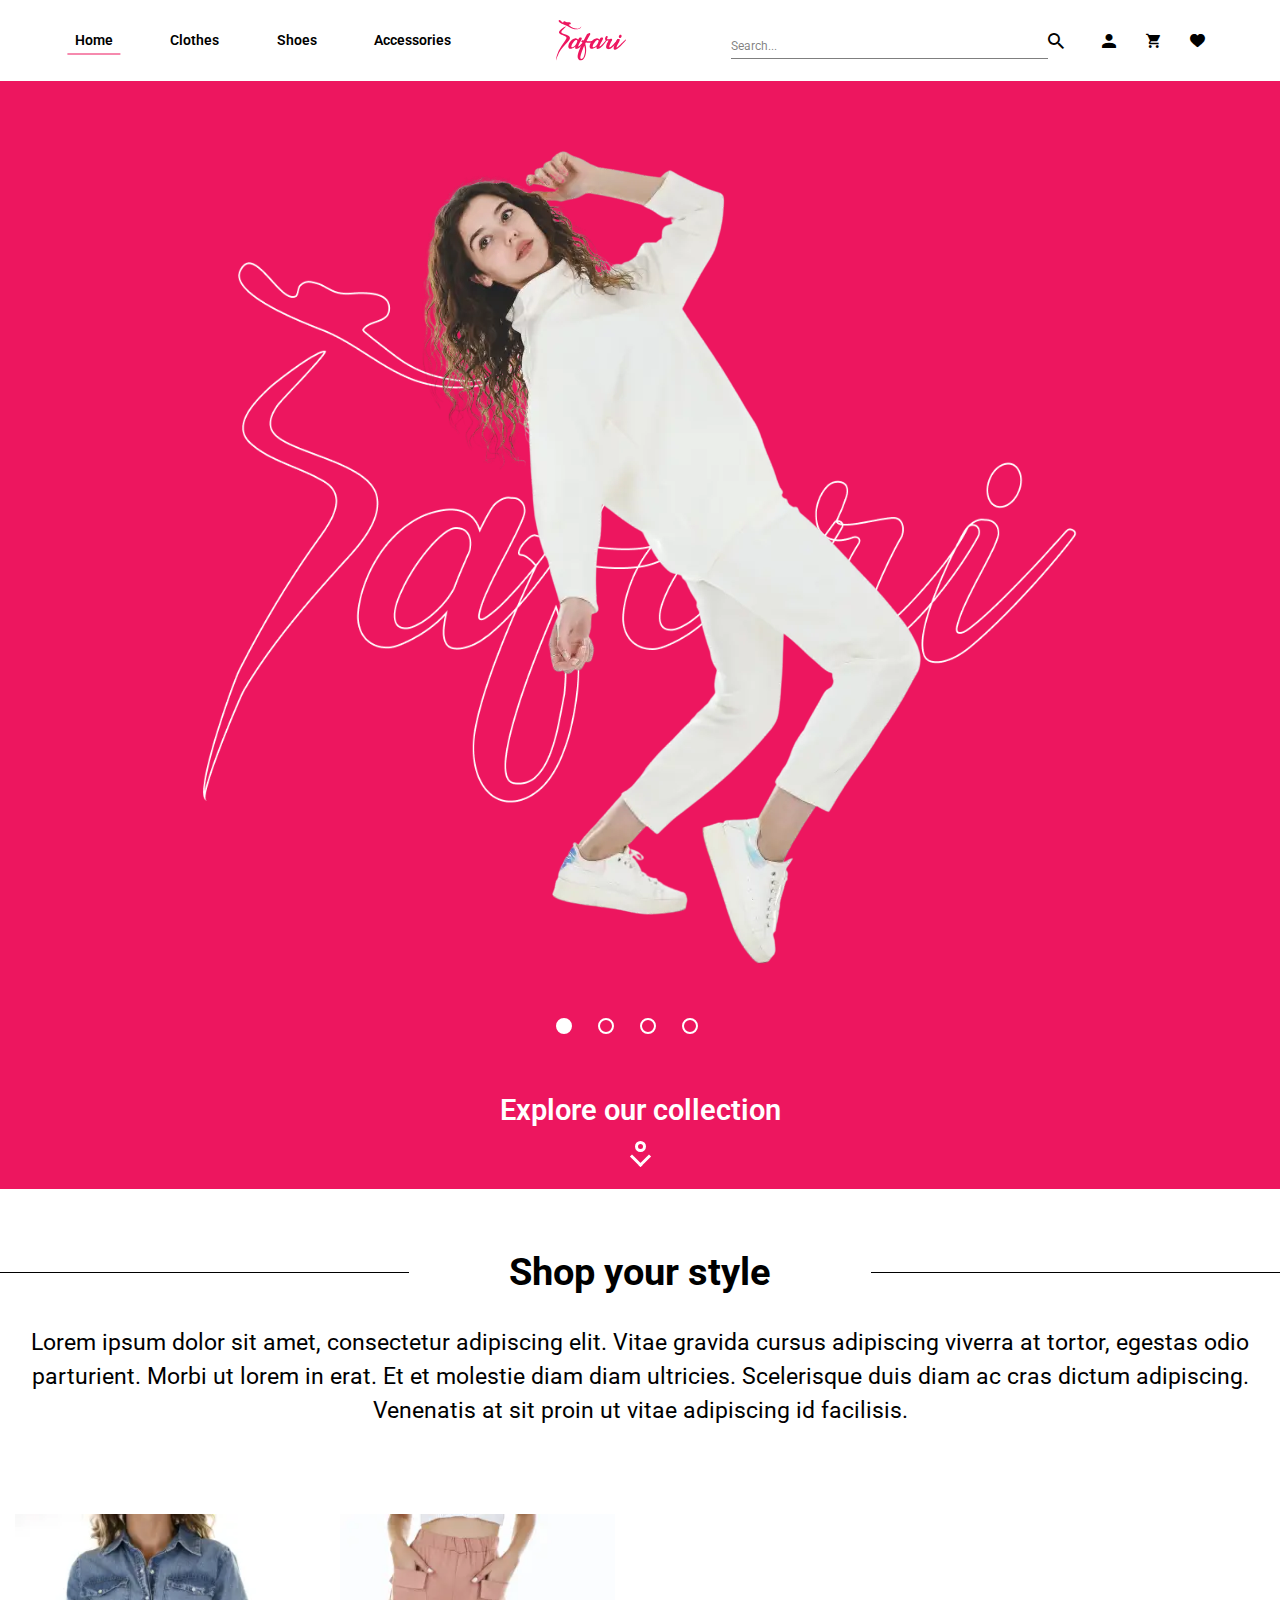
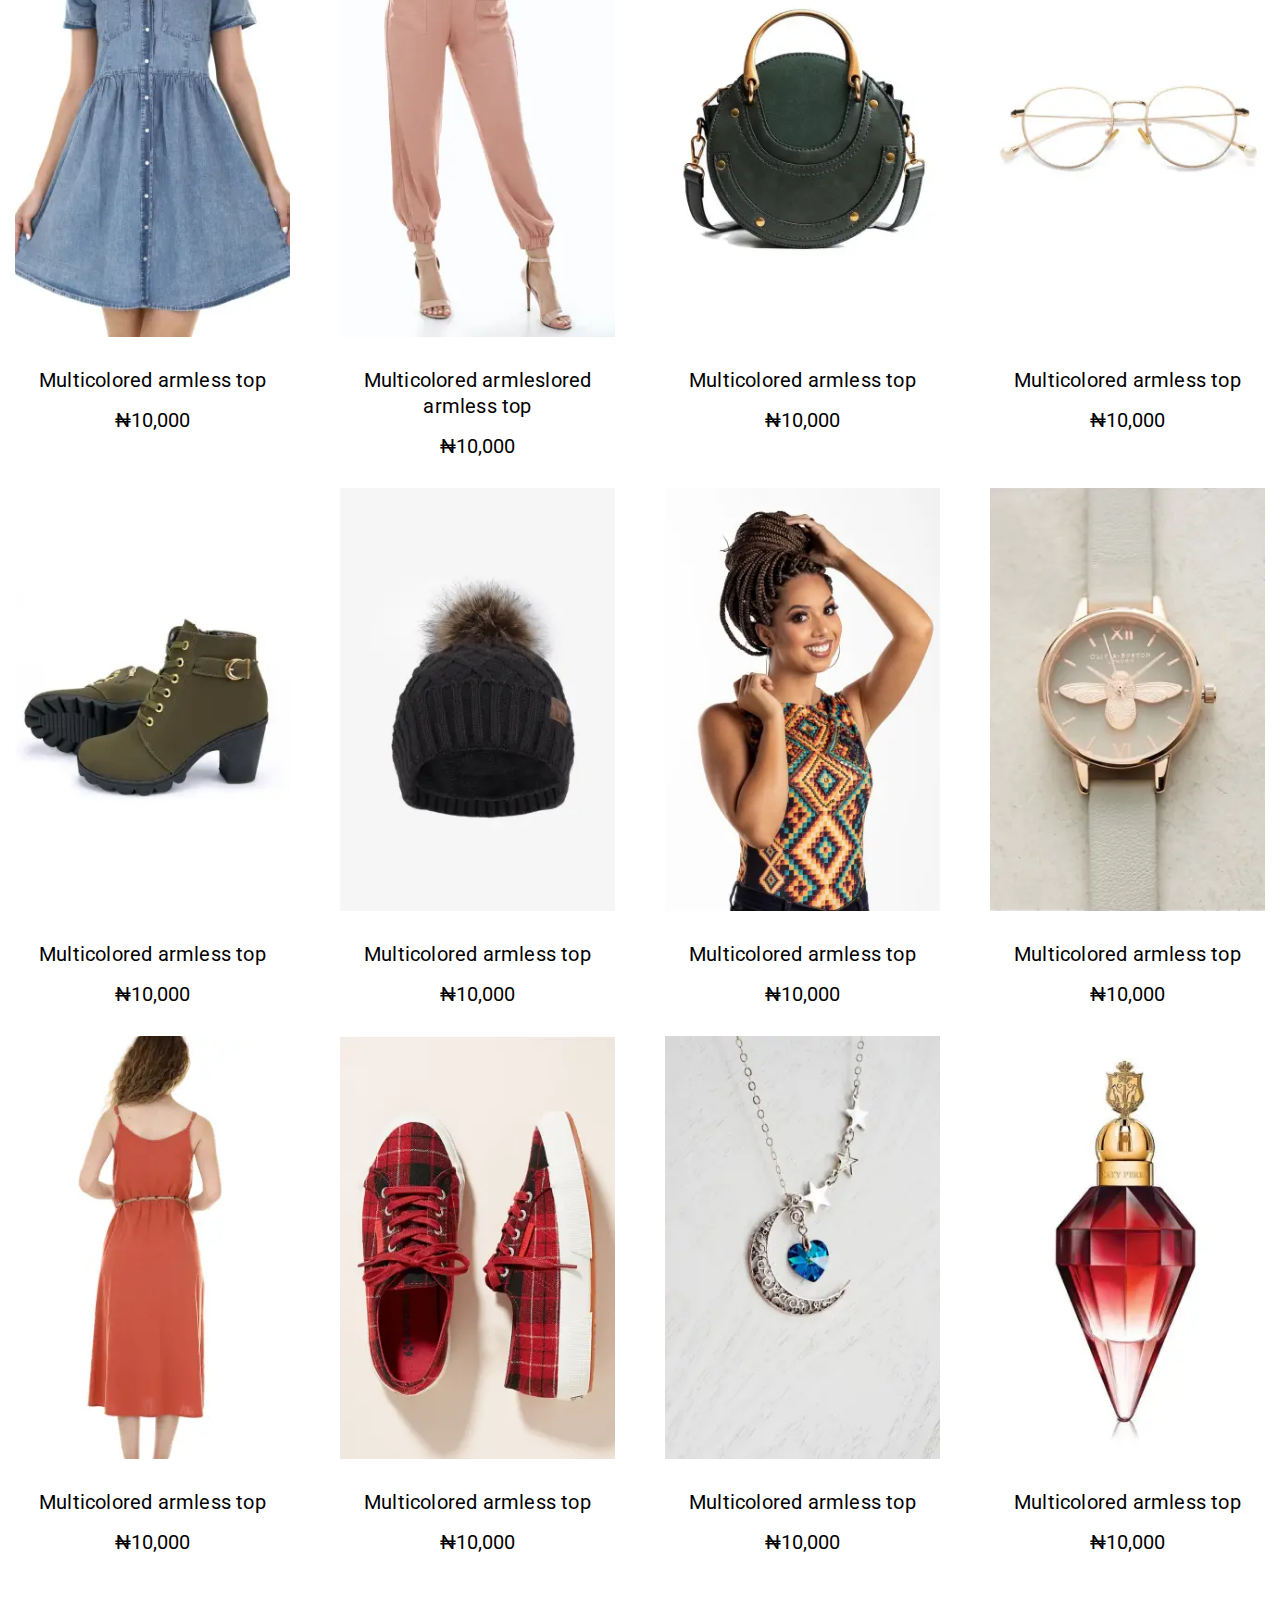
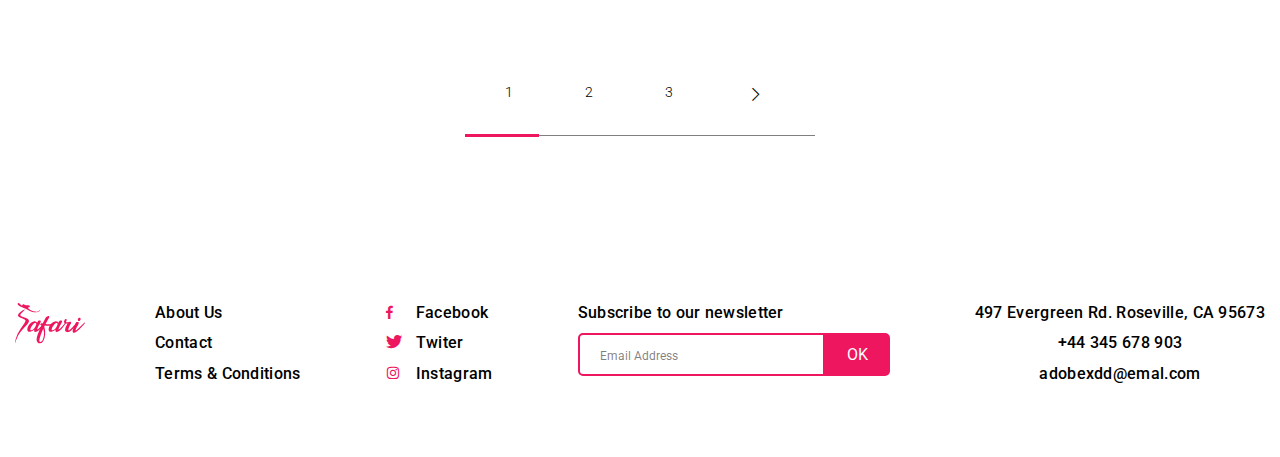
==== commit dd632bb3: "finish" ====
--- a/index.html
+++ b/index.html
@@ -6,7 +6,7 @@
 	<meta charset="UTF-8">
 	<meta name="format-detection" content="telephone=no">
 	<!-- <style>body{opacity: 0;}</style> -->
-	<link rel="stylesheet" href="css/style.min.css?_v=20220411235643">
+	<link rel="stylesheet" href="css/style.min.css?_v=20220411234356">
 	<link rel="shortcut icon" href="favicon.ico">
 	<!-- <meta name="robots" content="noindex, nofollow"> -->
 	<meta name="viewport" content="width=device-width, initial-scale=1.0">
@@ -21,11 +21,13 @@
 					<div class="header__row-left header__row-left_column ">
 						<nav class="header__nav mune-header">
 							<ul class="mune-header__list mune-header__list_column">
-								<li class="mune-header__item "><a href="index.html" class="mune-header__link mune-header__link_selected">Home</a>
+								<li class="mune-header__item "><a href="index.html"
+										class="mune-header__link mune-header__link_selected">Home</a>
 								</li>
 								<li class="mune-header__item"><a href="clothes.html" class="mune-header__link">Clothes</a></li>
 								<li class="mune-header__item"><a href="shoes.html" class="mune-header__link">Shoes</a></li>
-								<li class="mune-header__item"><a href="accessories.html" class="mune-header__link">Accessories</a>
+								<li class="mune-header__item"><a href="accessories.html"
+										class="mune-header__link">Accessories</a>
 								</li>
 							</ul>
 						</nav>
@@ -33,15 +35,19 @@
 					<a href="index.html" class="header__logo"><img src="img/header/Logo.svg" alt="LOGO"></a>
 					<div class="header__row-right ">
 						<form action="#" class="from-header from-header__search">
-							<input autocomplete="off" type="search" name="form[]" data-error="Ошибка" placeholder="Search..." class="from-header__input">
+							<input autocomplete="off" type="search" name="form[]" data-error="Ошибка" placeholder="Search..."
+								class="from-header__input">
 							<button class="from-header__btn _icon-sherach"></button>
 						</form>
 						<nav class="header__nav mune-header">
 							<ul class="mune-header__list ">
-								<li class="mune-header__item "><a href="account-information.html" class="mune-header__link _icon-profile mune-header__link_icon"></a>
+								<li class="mune-header__item "><a href="account-information.html"
+										class="mune-header__link _icon-profile"></a>
 								</li>
-								<li class="mune-header__item "><a href="cart.html" class="mune-header__link _icon-cart-shop"></a></li>
-								<li class="mune-header__item "><a href="account-my-favorites.html" class="mune-header__link _icon-favorite"></a></li>
+								<li class="mune-header__item "><a href="cart.html"
+										class="mune-header__link _icon-cart-shop"></a></li>
+								<li class="mune-header__item "><a href="account-my-favorites.html"
+										class="mune-header__link _icon-favorite"></a></li>
 							</ul>
 						</nav>
 					</div>
@@ -58,22 +64,34 @@
 
 								<div class="main-slider__slide">
 									<div class="main-slider__img">
-										<picture><source data-srcset="img/main-slider/girl.webp" type="image/webp"><img class="swiper-lazy" data-src="img/main-slider/girl.png" alt="girl"></picture>
+										<picture>
+											<source data-srcset="img/main-slider/girl.webp" type="image/webp"><img
+												class="swiper-lazy" data-src="img/main-slider/girl.png" alt="girl">
+										</picture>
 									</div>
 								</div>
 								<div class="main-slider__slide">
 									<div class="main-slider__img">
-										<picture><source data-srcset="img/main-slider/girl.webp" type="image/webp"><img class="swiper-lazy" data-src="img/main-slider/girl.png" alt="girl"></picture>
+										<picture>
+											<source data-srcset="img/main-slider/girl.webp" type="image/webp"><img
+												class="swiper-lazy" data-src="img/main-slider/girl.png" alt="girl">
+										</picture>
 									</div>
 								</div>
 								<div class="main-slider__slide">
 									<div class="main-slider__img">
-										<picture><source data-srcset="img/main-slider/girl.webp" type="image/webp"><img class="swiper-lazy" data-src="img/main-slider/girl.png" alt="girl"></picture>
+										<picture>
+											<source data-srcset="img/main-slider/girl.webp" type="image/webp"><img
+												class="swiper-lazy" data-src="img/main-slider/girl.png" alt="girl">
+										</picture>
 									</div>
 								</div>
 								<div class="main-slider__slide">
 									<div class="main-slider__img">
-										<picture><source data-srcset="img/main-slider/girl.webp" type="image/webp"><img class="swiper-lazy" data-src="img/main-slider/girl.png" alt="girl"></picture>
+										<picture>
+											<source data-srcset="img/main-slider/girl.webp" type="image/webp"><img
+												class="swiper-lazy" data-src="img/main-slider/girl.png" alt="girl">
+										</picture>
 									</div>
 								</div>
 							</div>
@@ -103,23 +121,31 @@
 						<div class="style-your__item">
 							<div class="goods">
 								<div class="goods__top">
-									<a href="" class="goods__img-ibg"><picture><source data-srcset="img/home/style-your/01.webp" type="image/webp"><img data-src="img/home/style-your/01.jpg" alt="goods"></picture>
-									</a>
-									<div class="goods__hover body-hover">
-										<button class="body-hover__favorite _icon-add-favaorite"></button>
-										<button class="body-hover__add-basket "><span> ADD TO CART</span></button>
-									</div>
-								</div>
-								<div class="goods__body">
-									<a href="" class="goods__text">Multicolored armless top</a>
-									<a href="" class="goods__price">₦10,000</a>
-								</div>
-							</div>
-						</div>
-						<div class="style-your__item">
-							<div class="goods">
-								<div class="goods__top">
-									<a href="" class="goods__img-ibg"><picture><source data-srcset="img/home/style-your/02.webp" type="image/webp"><img data-src="img/home/style-your/02.jpg" alt="goods"></picture>
+									<a href="" class="goods__img-ibg">
+										<picture>
+											<source data-srcset="img/home/style-your/01.webp" type="image/webp"><img
+												data-src="img/home/style-your/01.jpg" alt="goods">
+										</picture>
+									</a>
+									<div class="goods__hover body-hover">
+										<button class="body-hover__favorite _icon-add-favaorite"></button>
+										<button class="body-hover__add-basket "><span> ADD TO CART</span></button>
+									</div>
+								</div>
+								<div class="goods__body">
+									<a href="" class="goods__text">Multicolored armless top</a>
+									<a href="" class="goods__price">₦10,000</a>
+								</div>
+							</div>
+						</div>
+						<div class="style-your__item">
+							<div class="goods">
+								<div class="goods__top">
+									<a href="" class="goods__img-ibg">
+										<picture>
+											<source data-srcset="img/home/style-your/02.webp" type="image/webp"><img
+												data-src="img/home/style-your/02.jpg" alt="goods">
+										</picture>
 									</a>
 									<div class="goods__hover body-hover">
 										<button class="body-hover__favorite _icon-add-favaorite"></button>
@@ -135,151 +161,191 @@
 						<div class="style-your__item">
 							<div class="goods">
 								<div class="goods__top">
-									<a href="" class="goods__img-ibg"><picture><source data-srcset="img/home/style-your/03.webp" type="image/webp"><img data-src="img/home/style-your/03.jpg" alt="goods"></picture>
-									</a>
-									<div class="goods__hover body-hover">
-										<button class="body-hover__favorite _icon-add-favaorite"></button>
-										<button class="body-hover__add-basket "><span> ADD TO CART</span></button>
-									</div>
-								</div>
-								<div class="goods__body">
-									<a href="" class="goods__text">Multicolored armless top</a>
-									<a href="" class="goods__price">₦10,000</a>
-								</div>
-							</div>
-						</div>
-						<div class="style-your__item">
-							<div class="goods">
-								<div class="goods__top">
-									<a href="" class="goods__img-ibg"><picture><source data-srcset="img/home/style-your/04.webp" type="image/webp"><img data-src="img/home/style-your/04.jpg" alt="goods"></picture>
-									</a>
-									<div class="goods__hover body-hover">
-										<button class="body-hover__favorite _icon-add-favaorite"></button>
-										<button class="body-hover__add-basket "><span> ADD TO CART</span></button>
-									</div>
-								</div>
-								<div class="goods__body">
-									<a href="" class="goods__text">Multicolored armless top</a>
-									<a href="" class="goods__price">₦10,000</a>
-								</div>
-							</div>
-						</div>
-						<div class="style-your__item">
-							<div class="goods">
-								<div class="goods__top">
-									<a href="" class="goods__img-ibg"><picture><source data-srcset="img/home/style-your/05.webp" type="image/webp"><img data-src="img/home/style-your/05.jpg" alt="goods"></picture>
-									</a>
-									<div class="goods__hover body-hover">
-										<button class="body-hover__favorite _icon-add-favaorite"></button>
-										<button class="body-hover__add-basket "><span> ADD TO CART</span></button>
-									</div>
-								</div>
-								<div class="goods__body">
-									<a href="" class="goods__text">Multicolored armless top</a>
-									<a href="" class="goods__price">₦10,000</a>
-								</div>
-							</div>
-						</div>
-						<div class="style-your__item">
-							<div class="goods">
-								<div class="goods__top">
-									<a href="" class="goods__img-ibg"><picture><source data-srcset="img/home/style-your/06.webp" type="image/webp"><img data-src="img/home/style-your/06.jpg" alt="goods"></picture>
-									</a>
-									<div class="goods__hover body-hover">
-										<button class="body-hover__favorite _icon-add-favaorite"></button>
-										<button class="body-hover__add-basket "><span> ADD TO CART</span></button>
-									</div>
-								</div>
-								<div class="goods__body">
-									<a href="" class="goods__text">Multicolored armless top</a>
-									<a href="" class="goods__price">₦10,000</a>
-								</div>
-							</div>
-						</div>
-						<div class="style-your__item">
-							<div class="goods">
-								<div class="goods__top">
-									<a href="" class="goods__img-ibg"><picture><source data-srcset="img/home/style-your/07.webp" type="image/webp"><img data-src="img/home/style-your/07.jpg" alt="goods"></picture>
-									</a>
-									<div class="goods__hover body-hover">
-										<button class="body-hover__favorite _icon-add-favaorite"></button>
-										<button class="body-hover__add-basket "><span> ADD TO CART</span></button>
-									</div>
-								</div>
-								<div class="goods__body">
-									<a href="" class="goods__text">Multicolored armless top</a>
-									<a href="" class="goods__price">₦10,000</a>
-								</div>
-							</div>
-						</div>
-						<div class="style-your__item">
-							<div class="goods">
-								<div class="goods__top">
-									<a href="" class="goods__img-ibg"><picture><source data-srcset="img/home/style-your/08.webp" type="image/webp"><img data-src="img/home/style-your/08.jpg" alt="goods"></picture>
-									</a>
-									<div class="goods__hover body-hover">
-										<button class="body-hover__favorite _icon-add-favaorite"></button>
-										<button class="body-hover__add-basket "><span> ADD TO CART</span></button>
-									</div>
-								</div>
-								<div class="goods__body">
-									<a href="" class="goods__text">Multicolored armless top</a>
-									<a href="" class="goods__price">₦10,000</a>
-								</div>
-							</div>
-						</div>
-						<div class="style-your__item">
-							<div class="goods">
-								<div class="goods__top">
-									<a href="" class="goods__img-ibg"><picture><source data-srcset="img/home/style-your/09.webp" type="image/webp"><img data-src="img/home/style-your/09.jpg" alt="goods"></picture>
-									</a>
-									<div class="goods__hover body-hover">
-										<button class="body-hover__favorite _icon-add-favaorite"></button>
-										<button class="body-hover__add-basket "><span> ADD TO CART</span></button>
-									</div>
-								</div>
-								<div class="goods__body">
-									<a href="" class="goods__text">Multicolored armless top</a>
-									<a href="" class="goods__price">₦10,000</a>
-								</div>
-							</div>
-						</div>
-						<div class="style-your__item">
-							<div class="goods">
-								<div class="goods__top">
-									<a href="" class="goods__img-ibg"><picture><source data-srcset="img/home/style-your/10.webp" type="image/webp"><img data-src="img/home/style-your/10.jpg" alt="goods"></picture>
-									</a>
-									<div class="goods__hover body-hover">
-										<button class="body-hover__favorite _icon-add-favaorite"></button>
-										<button class="body-hover__add-basket "><span> ADD TO CART</span></button>
-									</div>
-								</div>
-								<div class="goods__body">
-									<a href="" class="goods__text">Multicolored armless top</a>
-									<a href="" class="goods__price">₦10,000</a>
-								</div>
-							</div>
-						</div>
-						<div class="style-your__item">
-							<div class="goods">
-								<div class="goods__top">
-									<a href="" class="goods__img-ibg"><picture><source data-srcset="img/home/style-your/11.webp" type="image/webp"><img data-src="img/home/style-your/11.jpg" alt="goods"></picture>
-									</a>
-									<div class="goods__hover body-hover">
-										<button class="body-hover__favorite _icon-add-favaorite"></button>
-										<button class="body-hover__add-basket "><span> ADD TO CART</span></button>
-									</div>
-								</div>
-								<div class="goods__body">
-									<a href="" class="goods__text">Multicolored armless top</a>
-									<a href="" class="goods__price">₦10,000</a>
-								</div>
-							</div>
-						</div>
-						<div class="style-your__item">
-							<div class="goods">
-								<div class="goods__top">
-									<a href="" class="goods__img-ibg"><picture><source data-srcset="img/home/style-your/12.webp" type="image/webp"><img data-src="img/home/style-your/12.jpg" alt="goods"></picture>
+									<a href="" class="goods__img-ibg">
+										<picture>
+											<source data-srcset="img/home/style-your/03.webp" type="image/webp"><img
+												data-src="img/home/style-your/03.jpg" alt="goods">
+										</picture>
+									</a>
+									<div class="goods__hover body-hover">
+										<button class="body-hover__favorite _icon-add-favaorite"></button>
+										<button class="body-hover__add-basket "><span> ADD TO CART</span></button>
+									</div>
+								</div>
+								<div class="goods__body">
+									<a href="" class="goods__text">Multicolored armless top</a>
+									<a href="" class="goods__price">₦10,000</a>
+								</div>
+							</div>
+						</div>
+						<div class="style-your__item">
+							<div class="goods">
+								<div class="goods__top">
+									<a href="" class="goods__img-ibg">
+										<picture>
+											<source data-srcset="img/home/style-your/04.webp" type="image/webp"><img
+												data-src="img/home/style-your/04.jpg" alt="goods">
+										</picture>
+									</a>
+									<div class="goods__hover body-hover">
+										<button class="body-hover__favorite _icon-add-favaorite"></button>
+										<button class="body-hover__add-basket "><span> ADD TO CART</span></button>
+									</div>
+								</div>
+								<div class="goods__body">
+									<a href="" class="goods__text">Multicolored armless top</a>
+									<a href="" class="goods__price">₦10,000</a>
+								</div>
+							</div>
+						</div>
+						<div class="style-your__item">
+							<div class="goods">
+								<div class="goods__top">
+									<a href="" class="goods__img-ibg">
+										<picture>
+											<source data-srcset="img/home/style-your/05.webp" type="image/webp"><img
+												data-src="img/home/style-your/05.jpg" alt="goods">
+										</picture>
+									</a>
+									<div class="goods__hover body-hover">
+										<button class="body-hover__favorite _icon-add-favaorite"></button>
+										<button class="body-hover__add-basket "><span> ADD TO CART</span></button>
+									</div>
+								</div>
+								<div class="goods__body">
+									<a href="" class="goods__text">Multicolored armless top</a>
+									<a href="" class="goods__price">₦10,000</a>
+								</div>
+							</div>
+						</div>
+						<div class="style-your__item">
+							<div class="goods">
+								<div class="goods__top">
+									<a href="" class="goods__img-ibg">
+										<picture>
+											<source data-srcset="img/home/style-your/06.webp" type="image/webp"><img
+												data-src="img/home/style-your/06.jpg" alt="goods">
+										</picture>
+									</a>
+									<div class="goods__hover body-hover">
+										<button class="body-hover__favorite _icon-add-favaorite"></button>
+										<button class="body-hover__add-basket "><span> ADD TO CART</span></button>
+									</div>
+								</div>
+								<div class="goods__body">
+									<a href="" class="goods__text">Multicolored armless top</a>
+									<a href="" class="goods__price">₦10,000</a>
+								</div>
+							</div>
+						</div>
+						<div class="style-your__item">
+							<div class="goods">
+								<div class="goods__top">
+									<a href="" class="goods__img-ibg">
+										<picture>
+											<source data-srcset="img/home/style-your/07.webp" type="image/webp"><img
+												data-src="img/home/style-your/07.jpg" alt="goods">
+										</picture>
+									</a>
+									<div class="goods__hover body-hover">
+										<button class="body-hover__favorite _icon-add-favaorite"></button>
+										<button class="body-hover__add-basket "><span> ADD TO CART</span></button>
+									</div>
+								</div>
+								<div class="goods__body">
+									<a href="" class="goods__text">Multicolored armless top</a>
+									<a href="" class="goods__price">₦10,000</a>
+								</div>
+							</div>
+						</div>
+						<div class="style-your__item">
+							<div class="goods">
+								<div class="goods__top">
+									<a href="" class="goods__img-ibg">
+										<picture>
+											<source data-srcset="img/home/style-your/08.webp" type="image/webp"><img
+												data-src="img/home/style-your/08.jpg" alt="goods">
+										</picture>
+									</a>
+									<div class="goods__hover body-hover">
+										<button class="body-hover__favorite _icon-add-favaorite"></button>
+										<button class="body-hover__add-basket "><span> ADD TO CART</span></button>
+									</div>
+								</div>
+								<div class="goods__body">
+									<a href="" class="goods__text">Multicolored armless top</a>
+									<a href="" class="goods__price">₦10,000</a>
+								</div>
+							</div>
+						</div>
+						<div class="style-your__item">
+							<div class="goods">
+								<div class="goods__top">
+									<a href="" class="goods__img-ibg">
+										<picture>
+											<source data-srcset="img/home/style-your/09.webp" type="image/webp"><img
+												data-src="img/home/style-your/09.jpg" alt="goods">
+										</picture>
+									</a>
+									<div class="goods__hover body-hover">
+										<button class="body-hover__favorite _icon-add-favaorite"></button>
+										<button class="body-hover__add-basket "><span> ADD TO CART</span></button>
+									</div>
+								</div>
+								<div class="goods__body">
+									<a href="" class="goods__text">Multicolored armless top</a>
+									<a href="" class="goods__price">₦10,000</a>
+								</div>
+							</div>
+						</div>
+						<div class="style-your__item">
+							<div class="goods">
+								<div class="goods__top">
+									<a href="" class="goods__img-ibg">
+										<picture>
+											<source data-srcset="img/home/style-your/10.webp" type="image/webp"><img
+												data-src="img/home/style-your/10.jpg" alt="goods">
+										</picture>
+									</a>
+									<div class="goods__hover body-hover">
+										<button class="body-hover__favorite _icon-add-favaorite"></button>
+										<button class="body-hover__add-basket "><span> ADD TO CART</span></button>
+									</div>
+								</div>
+								<div class="goods__body">
+									<a href="" class="goods__text">Multicolored armless top</a>
+									<a href="" class="goods__price">₦10,000</a>
+								</div>
+							</div>
+						</div>
+						<div class="style-your__item">
+							<div class="goods">
+								<div class="goods__top">
+									<a href="" class="goods__img-ibg">
+										<picture>
+											<source data-srcset="img/home/style-your/11.webp" type="image/webp"><img
+												data-src="img/home/style-your/11.jpg" alt="goods">
+										</picture>
+									</a>
+									<div class="goods__hover body-hover">
+										<button class="body-hover__favorite _icon-add-favaorite"></button>
+										<button class="body-hover__add-basket "><span> ADD TO CART</span></button>
+									</div>
+								</div>
+								<div class="goods__body">
+									<a href="" class="goods__text">Multicolored armless top</a>
+									<a href="" class="goods__price">₦10,000</a>
+								</div>
+							</div>
+						</div>
+						<div class="style-your__item">
+							<div class="goods">
+								<div class="goods__top">
+									<a href="" class="goods__img-ibg">
+										<picture>
+											<source data-srcset="img/home/style-your/12.webp" type="image/webp"><img
+												data-src="img/home/style-your/12.jpg" alt="goods">
+										</picture>
 									</a>
 									<div class="goods__hover body-hover">
 										<button class="body-hover__favorite _icon-add-favaorite"></button>
@@ -335,10 +401,13 @@
 				<div class="footer__social menu-footer">
 					<nav class="menu-footer-block__body">
 						<ul class="menu-footer__list">
-							<li class="menu-footer__item "><a href="" class="menu-footer__link menu-footer__link_icon _icon-facebook ">Facebook</a>
+							<li class="menu-footer__item "><a href=""
+									class="menu-footer__link menu-footer__link_icon _icon-facebook ">Facebook</a>
 							</li>
-							<li class="menu-footer__item "><a href="" class="menu-footer__link menu-footer__link_icon _icon-twitter ">Twiter</a></li>
-							<li class="menu-footer__item "><a href="" class="menu-footer__link menu-footer__link_icon _icon-instagram ">Instagram</a>
+							<li class="menu-footer__item "><a href=""
+									class="menu-footer__link menu-footer__link_icon _icon-twitter ">Twiter</a></li>
+							<li class="menu-footer__item "><a href=""
+									class="menu-footer__link menu-footer__link_icon _icon-instagram ">Instagram</a>
 							</li>
 						</ul>
 					</nav>
@@ -346,7 +415,8 @@
 				<form class="footer__sub subscribe-block">
 					<label for="" class="subscribe-block__label">Subscribe to our newsletter</label>
 					<div class="subscribe-block__block-input">
-						<input autocomplete="off" required type="email" name="form[]" data-error="Ошибка" placeholder="Email Address" class="subscribe-block__input">
+						<input autocomplete="off" required type="email" name="form[]" data-error="Ошибка"
+							placeholder="Email Address" class="subscribe-block__input">
 						<button type="submit" class="subscribe-block__button">OK</button>
 					</div>
 				</form>
@@ -371,7 +441,7 @@
 </div>
  -->
 
-	<script src="js/app.min.js?_v=20220411235643"></script>
+	<script src="js/app.min.js?_v=20220411234356"></script>
 </body>
 
 </html>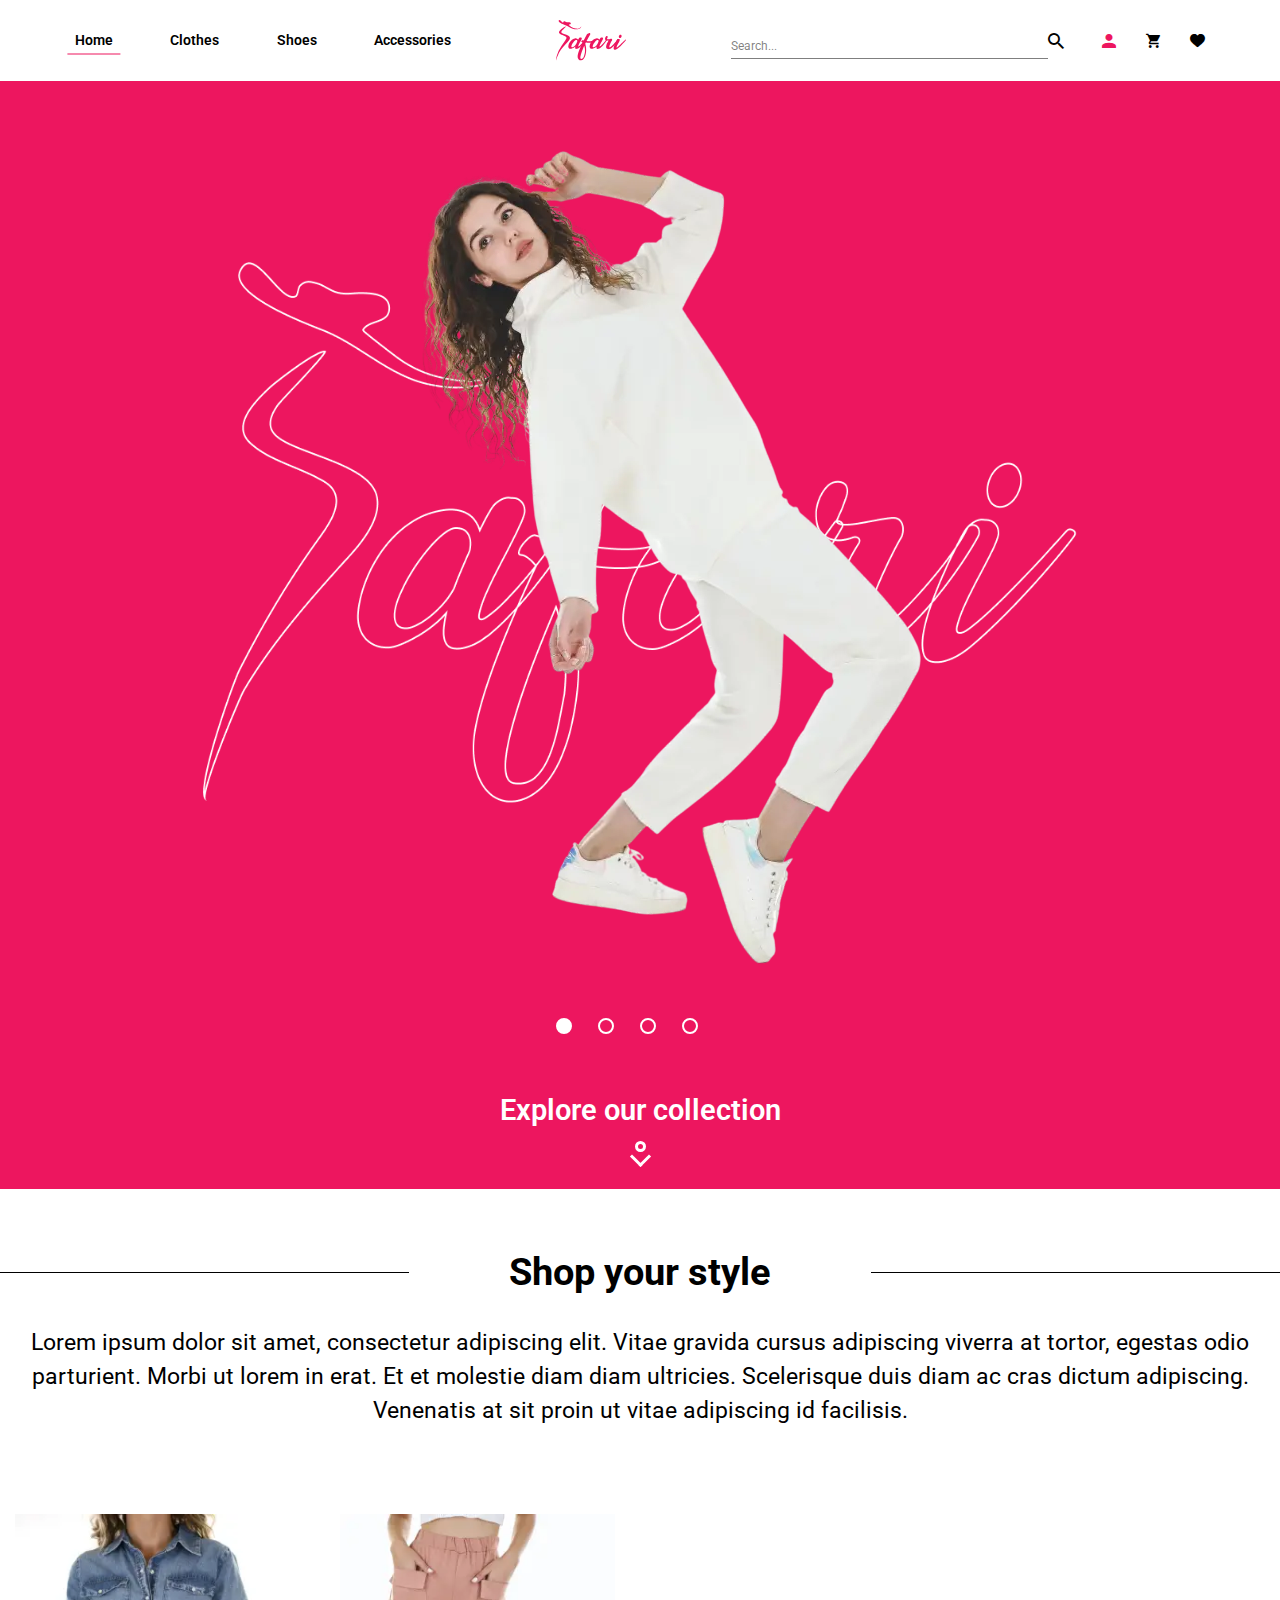
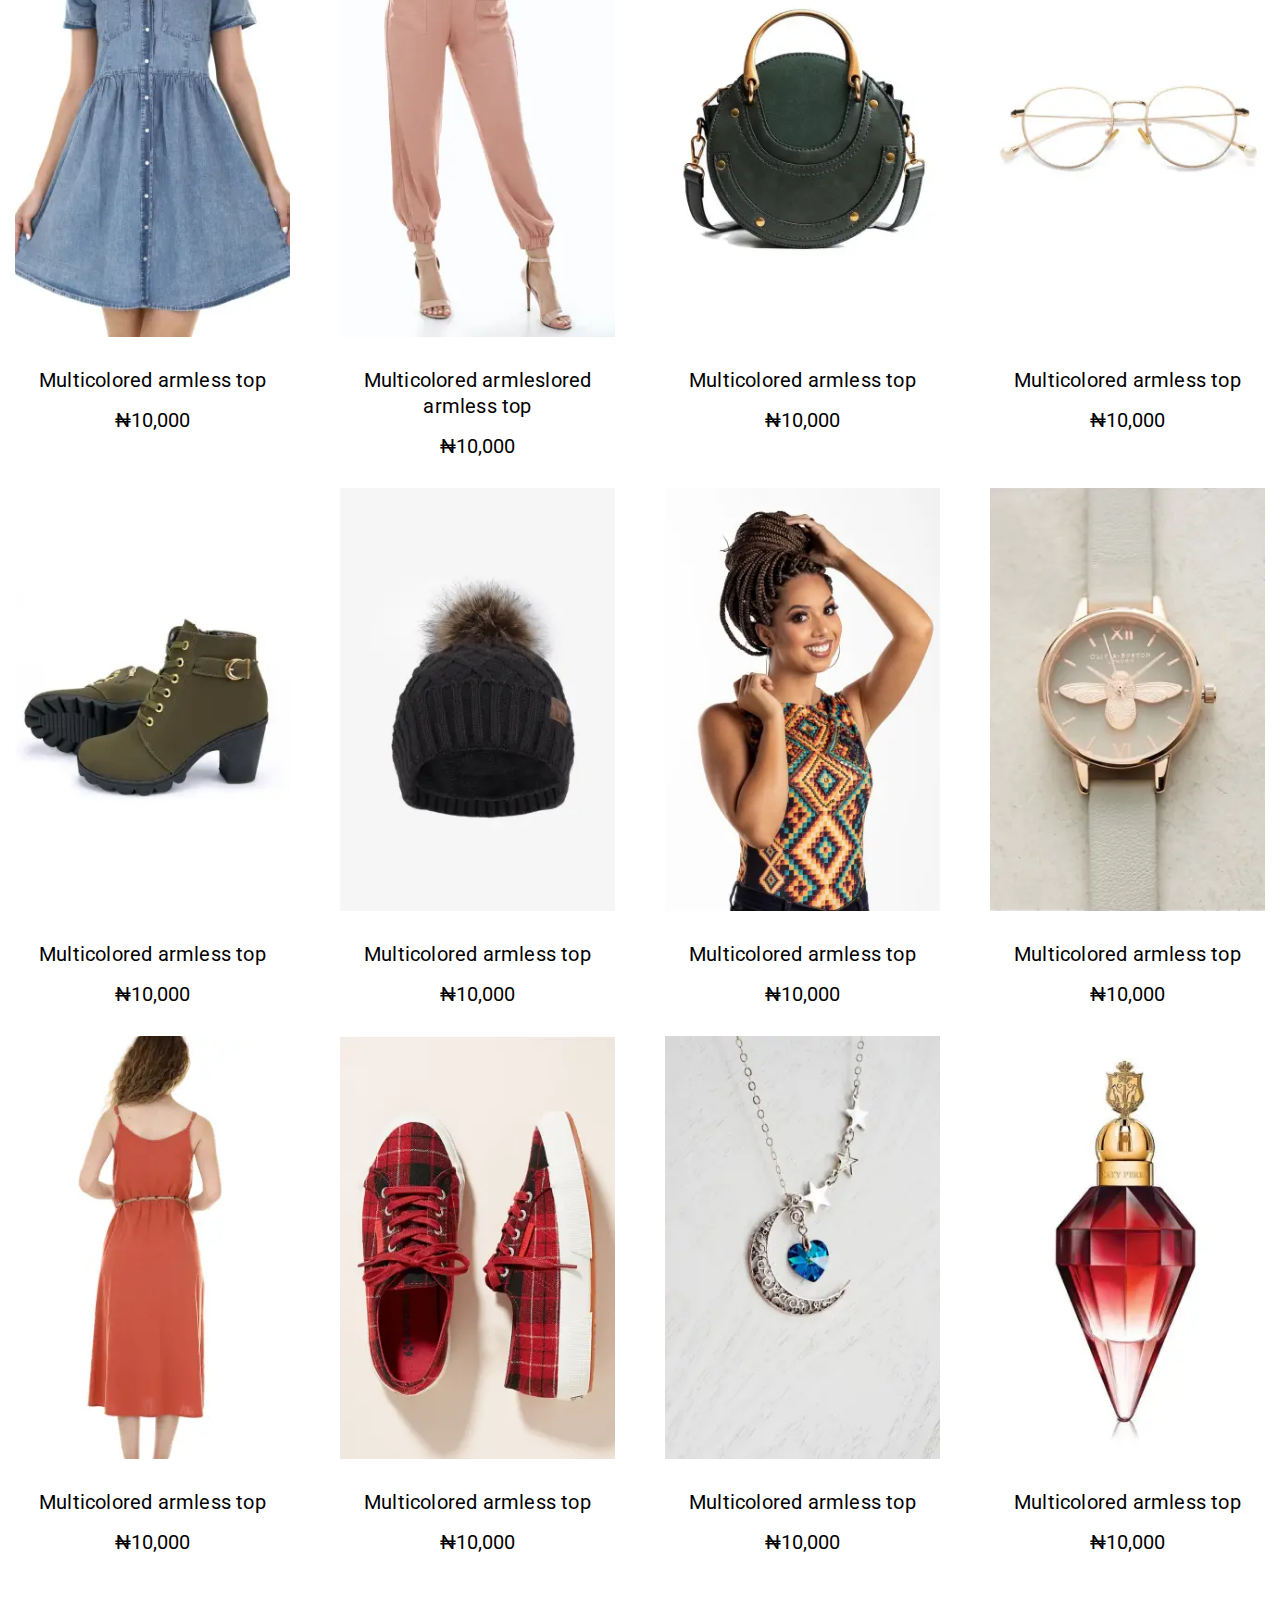
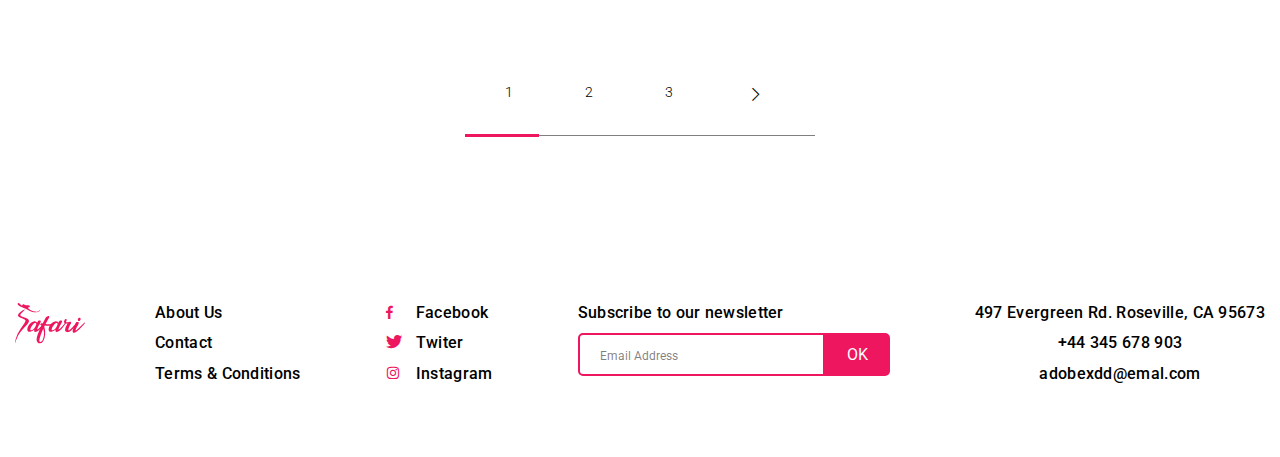
==== commit 9dadd229: "finish" ====
--- a/index.html
+++ b/index.html
@@ -6,7 +6,7 @@
 	<meta charset="UTF-8">
 	<meta name="format-detection" content="telephone=no">
 	<!-- <style>body{opacity: 0;}</style> -->
-	<link rel="stylesheet" href="css/style.min.css?_v=20220411234356">
+	<link rel="stylesheet" href="css/style.min.css?_v=20220412120131">
 	<link rel="shortcut icon" href="favicon.ico">
 	<!-- <meta name="robots" content="noindex, nofollow"> -->
 	<meta name="viewport" content="width=device-width, initial-scale=1.0">
@@ -21,13 +21,11 @@
 					<div class="header__row-left header__row-left_column ">
 						<nav class="header__nav mune-header">
 							<ul class="mune-header__list mune-header__list_column">
-								<li class="mune-header__item "><a href="index.html"
-										class="mune-header__link mune-header__link_selected">Home</a>
+								<li class="mune-header__item "><a href="index.html" class="mune-header__link mune-header__link_selected">Home</a>
 								</li>
 								<li class="mune-header__item"><a href="clothes.html" class="mune-header__link">Clothes</a></li>
 								<li class="mune-header__item"><a href="shoes.html" class="mune-header__link">Shoes</a></li>
-								<li class="mune-header__item"><a href="accessories.html"
-										class="mune-header__link">Accessories</a>
+								<li class="mune-header__item"><a href="accessories.html" class="mune-header__link">Accessories</a>
 								</li>
 							</ul>
 						</nav>
@@ -35,19 +33,15 @@
 					<a href="index.html" class="header__logo"><img src="img/header/Logo.svg" alt="LOGO"></a>
 					<div class="header__row-right ">
 						<form action="#" class="from-header from-header__search">
-							<input autocomplete="off" type="search" name="form[]" data-error="Ошибка" placeholder="Search..."
-								class="from-header__input">
+							<input autocomplete="off" type="search" name="form[]" data-error="Ошибка" placeholder="Search..." class="from-header__input">
 							<button class="from-header__btn _icon-sherach"></button>
 						</form>
 						<nav class="header__nav mune-header">
 							<ul class="mune-header__list ">
-								<li class="mune-header__item "><a href="account-information.html"
-										class="mune-header__link _icon-profile"></a>
+								<li class="mune-header__item "><a href="account-information.html" class="mune-header__link _icon-profile mune-header__link_icon"></a>
 								</li>
-								<li class="mune-header__item "><a href="cart.html"
-										class="mune-header__link _icon-cart-shop"></a></li>
-								<li class="mune-header__item "><a href="account-my-favorites.html"
-										class="mune-header__link _icon-favorite"></a></li>
+								<li class="mune-header__item "><a href="cart.html" class="mune-header__link _icon-cart-shop"></a></li>
+								<li class="mune-header__item "><a href="account-my-favorites.html" class="mune-header__link _icon-favorite"></a></li>
 							</ul>
 						</nav>
 					</div>
@@ -64,34 +58,22 @@
 
 								<div class="main-slider__slide">
 									<div class="main-slider__img">
-										<picture>
-											<source data-srcset="img/main-slider/girl.webp" type="image/webp"><img
-												class="swiper-lazy" data-src="img/main-slider/girl.png" alt="girl">
-										</picture>
+										<picture><source data-srcset="img/main-slider/girl.webp" type="image/webp"><img class="swiper-lazy" data-src="img/main-slider/girl.png" alt="girl"></picture>
 									</div>
 								</div>
 								<div class="main-slider__slide">
 									<div class="main-slider__img">
-										<picture>
-											<source data-srcset="img/main-slider/girl.webp" type="image/webp"><img
-												class="swiper-lazy" data-src="img/main-slider/girl.png" alt="girl">
-										</picture>
+										<picture><source data-srcset="img/main-slider/girl.webp" type="image/webp"><img class="swiper-lazy" data-src="img/main-slider/girl.png" alt="girl"></picture>
 									</div>
 								</div>
 								<div class="main-slider__slide">
 									<div class="main-slider__img">
-										<picture>
-											<source data-srcset="img/main-slider/girl.webp" type="image/webp"><img
-												class="swiper-lazy" data-src="img/main-slider/girl.png" alt="girl">
-										</picture>
+										<picture><source data-srcset="img/main-slider/girl.webp" type="image/webp"><img class="swiper-lazy" data-src="img/main-slider/girl.png" alt="girl"></picture>
 									</div>
 								</div>
 								<div class="main-slider__slide">
 									<div class="main-slider__img">
-										<picture>
-											<source data-srcset="img/main-slider/girl.webp" type="image/webp"><img
-												class="swiper-lazy" data-src="img/main-slider/girl.png" alt="girl">
-										</picture>
+										<picture><source data-srcset="img/main-slider/girl.webp" type="image/webp"><img class="swiper-lazy" data-src="img/main-slider/girl.png" alt="girl"></picture>
 									</div>
 								</div>
 							</div>
@@ -121,31 +103,23 @@
 						<div class="style-your__item">
 							<div class="goods">
 								<div class="goods__top">
-									<a href="" class="goods__img-ibg">
-										<picture>
-											<source data-srcset="img/home/style-your/01.webp" type="image/webp"><img
-												data-src="img/home/style-your/01.jpg" alt="goods">
-										</picture>
-									</a>
-									<div class="goods__hover body-hover">
-										<button class="body-hover__favorite _icon-add-favaorite"></button>
-										<button class="body-hover__add-basket "><span> ADD TO CART</span></button>
-									</div>
-								</div>
-								<div class="goods__body">
-									<a href="" class="goods__text">Multicolored armless top</a>
-									<a href="" class="goods__price">₦10,000</a>
-								</div>
-							</div>
-						</div>
-						<div class="style-your__item">
-							<div class="goods">
-								<div class="goods__top">
-									<a href="" class="goods__img-ibg">
-										<picture>
-											<source data-srcset="img/home/style-your/02.webp" type="image/webp"><img
-												data-src="img/home/style-your/02.jpg" alt="goods">
-										</picture>
+									<a href="" class="goods__img-ibg"><picture><source data-srcset="img/home/style-your/01.webp" type="image/webp"><img data-src="img/home/style-your/01.jpg" alt="goods"></picture>
+									</a>
+									<div class="goods__hover body-hover">
+										<button class="body-hover__favorite _icon-add-favaorite"></button>
+										<button class="body-hover__add-basket "><span> ADD TO CART</span></button>
+									</div>
+								</div>
+								<div class="goods__body">
+									<a href="" class="goods__text">Multicolored armless top</a>
+									<a href="" class="goods__price">₦10,000</a>
+								</div>
+							</div>
+						</div>
+						<div class="style-your__item">
+							<div class="goods">
+								<div class="goods__top">
+									<a href="" class="goods__img-ibg"><picture><source data-srcset="img/home/style-your/02.webp" type="image/webp"><img data-src="img/home/style-your/02.jpg" alt="goods"></picture>
 									</a>
 									<div class="goods__hover body-hover">
 										<button class="body-hover__favorite _icon-add-favaorite"></button>
@@ -161,191 +135,151 @@
 						<div class="style-your__item">
 							<div class="goods">
 								<div class="goods__top">
-									<a href="" class="goods__img-ibg">
-										<picture>
-											<source data-srcset="img/home/style-your/03.webp" type="image/webp"><img
-												data-src="img/home/style-your/03.jpg" alt="goods">
-										</picture>
-									</a>
-									<div class="goods__hover body-hover">
-										<button class="body-hover__favorite _icon-add-favaorite"></button>
-										<button class="body-hover__add-basket "><span> ADD TO CART</span></button>
-									</div>
-								</div>
-								<div class="goods__body">
-									<a href="" class="goods__text">Multicolored armless top</a>
-									<a href="" class="goods__price">₦10,000</a>
-								</div>
-							</div>
-						</div>
-						<div class="style-your__item">
-							<div class="goods">
-								<div class="goods__top">
-									<a href="" class="goods__img-ibg">
-										<picture>
-											<source data-srcset="img/home/style-your/04.webp" type="image/webp"><img
-												data-src="img/home/style-your/04.jpg" alt="goods">
-										</picture>
-									</a>
-									<div class="goods__hover body-hover">
-										<button class="body-hover__favorite _icon-add-favaorite"></button>
-										<button class="body-hover__add-basket "><span> ADD TO CART</span></button>
-									</div>
-								</div>
-								<div class="goods__body">
-									<a href="" class="goods__text">Multicolored armless top</a>
-									<a href="" class="goods__price">₦10,000</a>
-								</div>
-							</div>
-						</div>
-						<div class="style-your__item">
-							<div class="goods">
-								<div class="goods__top">
-									<a href="" class="goods__img-ibg">
-										<picture>
-											<source data-srcset="img/home/style-your/05.webp" type="image/webp"><img
-												data-src="img/home/style-your/05.jpg" alt="goods">
-										</picture>
-									</a>
-									<div class="goods__hover body-hover">
-										<button class="body-hover__favorite _icon-add-favaorite"></button>
-										<button class="body-hover__add-basket "><span> ADD TO CART</span></button>
-									</div>
-								</div>
-								<div class="goods__body">
-									<a href="" class="goods__text">Multicolored armless top</a>
-									<a href="" class="goods__price">₦10,000</a>
-								</div>
-							</div>
-						</div>
-						<div class="style-your__item">
-							<div class="goods">
-								<div class="goods__top">
-									<a href="" class="goods__img-ibg">
-										<picture>
-											<source data-srcset="img/home/style-your/06.webp" type="image/webp"><img
-												data-src="img/home/style-your/06.jpg" alt="goods">
-										</picture>
-									</a>
-									<div class="goods__hover body-hover">
-										<button class="body-hover__favorite _icon-add-favaorite"></button>
-										<button class="body-hover__add-basket "><span> ADD TO CART</span></button>
-									</div>
-								</div>
-								<div class="goods__body">
-									<a href="" class="goods__text">Multicolored armless top</a>
-									<a href="" class="goods__price">₦10,000</a>
-								</div>
-							</div>
-						</div>
-						<div class="style-your__item">
-							<div class="goods">
-								<div class="goods__top">
-									<a href="" class="goods__img-ibg">
-										<picture>
-											<source data-srcset="img/home/style-your/07.webp" type="image/webp"><img
-												data-src="img/home/style-your/07.jpg" alt="goods">
-										</picture>
-									</a>
-									<div class="goods__hover body-hover">
-										<button class="body-hover__favorite _icon-add-favaorite"></button>
-										<button class="body-hover__add-basket "><span> ADD TO CART</span></button>
-									</div>
-								</div>
-								<div class="goods__body">
-									<a href="" class="goods__text">Multicolored armless top</a>
-									<a href="" class="goods__price">₦10,000</a>
-								</div>
-							</div>
-						</div>
-						<div class="style-your__item">
-							<div class="goods">
-								<div class="goods__top">
-									<a href="" class="goods__img-ibg">
-										<picture>
-											<source data-srcset="img/home/style-your/08.webp" type="image/webp"><img
-												data-src="img/home/style-your/08.jpg" alt="goods">
-										</picture>
-									</a>
-									<div class="goods__hover body-hover">
-										<button class="body-hover__favorite _icon-add-favaorite"></button>
-										<button class="body-hover__add-basket "><span> ADD TO CART</span></button>
-									</div>
-								</div>
-								<div class="goods__body">
-									<a href="" class="goods__text">Multicolored armless top</a>
-									<a href="" class="goods__price">₦10,000</a>
-								</div>
-							</div>
-						</div>
-						<div class="style-your__item">
-							<div class="goods">
-								<div class="goods__top">
-									<a href="" class="goods__img-ibg">
-										<picture>
-											<source data-srcset="img/home/style-your/09.webp" type="image/webp"><img
-												data-src="img/home/style-your/09.jpg" alt="goods">
-										</picture>
-									</a>
-									<div class="goods__hover body-hover">
-										<button class="body-hover__favorite _icon-add-favaorite"></button>
-										<button class="body-hover__add-basket "><span> ADD TO CART</span></button>
-									</div>
-								</div>
-								<div class="goods__body">
-									<a href="" class="goods__text">Multicolored armless top</a>
-									<a href="" class="goods__price">₦10,000</a>
-								</div>
-							</div>
-						</div>
-						<div class="style-your__item">
-							<div class="goods">
-								<div class="goods__top">
-									<a href="" class="goods__img-ibg">
-										<picture>
-											<source data-srcset="img/home/style-your/10.webp" type="image/webp"><img
-												data-src="img/home/style-your/10.jpg" alt="goods">
-										</picture>
-									</a>
-									<div class="goods__hover body-hover">
-										<button class="body-hover__favorite _icon-add-favaorite"></button>
-										<button class="body-hover__add-basket "><span> ADD TO CART</span></button>
-									</div>
-								</div>
-								<div class="goods__body">
-									<a href="" class="goods__text">Multicolored armless top</a>
-									<a href="" class="goods__price">₦10,000</a>
-								</div>
-							</div>
-						</div>
-						<div class="style-your__item">
-							<div class="goods">
-								<div class="goods__top">
-									<a href="" class="goods__img-ibg">
-										<picture>
-											<source data-srcset="img/home/style-your/11.webp" type="image/webp"><img
-												data-src="img/home/style-your/11.jpg" alt="goods">
-										</picture>
-									</a>
-									<div class="goods__hover body-hover">
-										<button class="body-hover__favorite _icon-add-favaorite"></button>
-										<button class="body-hover__add-basket "><span> ADD TO CART</span></button>
-									</div>
-								</div>
-								<div class="goods__body">
-									<a href="" class="goods__text">Multicolored armless top</a>
-									<a href="" class="goods__price">₦10,000</a>
-								</div>
-							</div>
-						</div>
-						<div class="style-your__item">
-							<div class="goods">
-								<div class="goods__top">
-									<a href="" class="goods__img-ibg">
-										<picture>
-											<source data-srcset="img/home/style-your/12.webp" type="image/webp"><img
-												data-src="img/home/style-your/12.jpg" alt="goods">
-										</picture>
+									<a href="" class="goods__img-ibg"><picture><source data-srcset="img/home/style-your/03.webp" type="image/webp"><img data-src="img/home/style-your/03.jpg" alt="goods"></picture>
+									</a>
+									<div class="goods__hover body-hover">
+										<button class="body-hover__favorite _icon-add-favaorite"></button>
+										<button class="body-hover__add-basket "><span> ADD TO CART</span></button>
+									</div>
+								</div>
+								<div class="goods__body">
+									<a href="" class="goods__text">Multicolored armless top</a>
+									<a href="" class="goods__price">₦10,000</a>
+								</div>
+							</div>
+						</div>
+						<div class="style-your__item">
+							<div class="goods">
+								<div class="goods__top">
+									<a href="" class="goods__img-ibg"><picture><source data-srcset="img/home/style-your/04.webp" type="image/webp"><img data-src="img/home/style-your/04.jpg" alt="goods"></picture>
+									</a>
+									<div class="goods__hover body-hover">
+										<button class="body-hover__favorite _icon-add-favaorite"></button>
+										<button class="body-hover__add-basket "><span> ADD TO CART</span></button>
+									</div>
+								</div>
+								<div class="goods__body">
+									<a href="" class="goods__text">Multicolored armless top</a>
+									<a href="" class="goods__price">₦10,000</a>
+								</div>
+							</div>
+						</div>
+						<div class="style-your__item">
+							<div class="goods">
+								<div class="goods__top">
+									<a href="" class="goods__img-ibg"><picture><source data-srcset="img/home/style-your/05.webp" type="image/webp"><img data-src="img/home/style-your/05.jpg" alt="goods"></picture>
+									</a>
+									<div class="goods__hover body-hover">
+										<button class="body-hover__favorite _icon-add-favaorite"></button>
+										<button class="body-hover__add-basket "><span> ADD TO CART</span></button>
+									</div>
+								</div>
+								<div class="goods__body">
+									<a href="" class="goods__text">Multicolored armless top</a>
+									<a href="" class="goods__price">₦10,000</a>
+								</div>
+							</div>
+						</div>
+						<div class="style-your__item">
+							<div class="goods">
+								<div class="goods__top">
+									<a href="" class="goods__img-ibg"><picture><source data-srcset="img/home/style-your/06.webp" type="image/webp"><img data-src="img/home/style-your/06.jpg" alt="goods"></picture>
+									</a>
+									<div class="goods__hover body-hover">
+										<button class="body-hover__favorite _icon-add-favaorite"></button>
+										<button class="body-hover__add-basket "><span> ADD TO CART</span></button>
+									</div>
+								</div>
+								<div class="goods__body">
+									<a href="" class="goods__text">Multicolored armless top</a>
+									<a href="" class="goods__price">₦10,000</a>
+								</div>
+							</div>
+						</div>
+						<div class="style-your__item">
+							<div class="goods">
+								<div class="goods__top">
+									<a href="" class="goods__img-ibg"><picture><source data-srcset="img/home/style-your/07.webp" type="image/webp"><img data-src="img/home/style-your/07.jpg" alt="goods"></picture>
+									</a>
+									<div class="goods__hover body-hover">
+										<button class="body-hover__favorite _icon-add-favaorite"></button>
+										<button class="body-hover__add-basket "><span> ADD TO CART</span></button>
+									</div>
+								</div>
+								<div class="goods__body">
+									<a href="" class="goods__text">Multicolored armless top</a>
+									<a href="" class="goods__price">₦10,000</a>
+								</div>
+							</div>
+						</div>
+						<div class="style-your__item">
+							<div class="goods">
+								<div class="goods__top">
+									<a href="" class="goods__img-ibg"><picture><source data-srcset="img/home/style-your/08.webp" type="image/webp"><img data-src="img/home/style-your/08.jpg" alt="goods"></picture>
+									</a>
+									<div class="goods__hover body-hover">
+										<button class="body-hover__favorite _icon-add-favaorite"></button>
+										<button class="body-hover__add-basket "><span> ADD TO CART</span></button>
+									</div>
+								</div>
+								<div class="goods__body">
+									<a href="" class="goods__text">Multicolored armless top</a>
+									<a href="" class="goods__price">₦10,000</a>
+								</div>
+							</div>
+						</div>
+						<div class="style-your__item">
+							<div class="goods">
+								<div class="goods__top">
+									<a href="" class="goods__img-ibg"><picture><source data-srcset="img/home/style-your/09.webp" type="image/webp"><img data-src="img/home/style-your/09.jpg" alt="goods"></picture>
+									</a>
+									<div class="goods__hover body-hover">
+										<button class="body-hover__favorite _icon-add-favaorite"></button>
+										<button class="body-hover__add-basket "><span> ADD TO CART</span></button>
+									</div>
+								</div>
+								<div class="goods__body">
+									<a href="" class="goods__text">Multicolored armless top</a>
+									<a href="" class="goods__price">₦10,000</a>
+								</div>
+							</div>
+						</div>
+						<div class="style-your__item">
+							<div class="goods">
+								<div class="goods__top">
+									<a href="" class="goods__img-ibg"><picture><source data-srcset="img/home/style-your/10.webp" type="image/webp"><img data-src="img/home/style-your/10.jpg" alt="goods"></picture>
+									</a>
+									<div class="goods__hover body-hover">
+										<button class="body-hover__favorite _icon-add-favaorite"></button>
+										<button class="body-hover__add-basket "><span> ADD TO CART</span></button>
+									</div>
+								</div>
+								<div class="goods__body">
+									<a href="" class="goods__text">Multicolored armless top</a>
+									<a href="" class="goods__price">₦10,000</a>
+								</div>
+							</div>
+						</div>
+						<div class="style-your__item">
+							<div class="goods">
+								<div class="goods__top">
+									<a href="" class="goods__img-ibg"><picture><source data-srcset="img/home/style-your/11.webp" type="image/webp"><img data-src="img/home/style-your/11.jpg" alt="goods"></picture>
+									</a>
+									<div class="goods__hover body-hover">
+										<button class="body-hover__favorite _icon-add-favaorite"></button>
+										<button class="body-hover__add-basket "><span> ADD TO CART</span></button>
+									</div>
+								</div>
+								<div class="goods__body">
+									<a href="" class="goods__text">Multicolored armless top</a>
+									<a href="" class="goods__price">₦10,000</a>
+								</div>
+							</div>
+						</div>
+						<div class="style-your__item">
+							<div class="goods">
+								<div class="goods__top">
+									<a href="" class="goods__img-ibg"><picture><source data-srcset="img/home/style-your/12.webp" type="image/webp"><img data-src="img/home/style-your/12.jpg" alt="goods"></picture>
 									</a>
 									<div class="goods__hover body-hover">
 										<button class="body-hover__favorite _icon-add-favaorite"></button>
@@ -401,13 +335,10 @@
 				<div class="footer__social menu-footer">
 					<nav class="menu-footer-block__body">
 						<ul class="menu-footer__list">
-							<li class="menu-footer__item "><a href=""
-									class="menu-footer__link menu-footer__link_icon _icon-facebook ">Facebook</a>
-							</li>
-							<li class="menu-footer__item "><a href=""
-									class="menu-footer__link menu-footer__link_icon _icon-twitter ">Twiter</a></li>
-							<li class="menu-footer__item "><a href=""
-									class="menu-footer__link menu-footer__link_icon _icon-instagram ">Instagram</a>
+							<li class="menu-footer__item "><a href="" class="menu-footer__link menu-footer__link_icon _icon-facebook ">Facebook</a>
+							</li>
+							<li class="menu-footer__item "><a href="" class="menu-footer__link menu-footer__link_icon _icon-twitter ">Twiter</a></li>
+							<li class="menu-footer__item "><a href="" class="menu-footer__link menu-footer__link_icon _icon-instagram ">Instagram</a>
 							</li>
 						</ul>
 					</nav>
@@ -415,8 +346,7 @@
 				<form class="footer__sub subscribe-block">
 					<label for="" class="subscribe-block__label">Subscribe to our newsletter</label>
 					<div class="subscribe-block__block-input">
-						<input autocomplete="off" required type="email" name="form[]" data-error="Ошибка"
-							placeholder="Email Address" class="subscribe-block__input">
+						<input autocomplete="off" required type="email" name="form[]" data-error="Ошибка" placeholder="Email Address" class="subscribe-block__input">
 						<button type="submit" class="subscribe-block__button">OK</button>
 					</div>
 				</form>
@@ -441,7 +371,7 @@
 </div>
  -->
 
-	<script src="js/app.min.js?_v=20220411234356"></script>
+	<script src="js/app.min.js?_v=20220412120131"></script>
 </body>
 
 </html>--- a/css/style.min.css
+++ b/css/style.min.css
@@ -1 +1 @@
-@charset "UTF-8";@import url(https://fonts.googleapis.com/css?family=Mulish:300,regular,500,600,700,800&display=swap);@import url(https://fonts.googleapis.com/css?family=Roboto:regular&display=swap);@font-face{font-family:icons;font-display:swap;src:url(../fonts/icons.woff2) format("woff2"),url(../fonts/icons.woff) format("woff");font-weight:400;font-style:normal}.account__burger-button::after,.body-hover__add-basket::after,.page-num__button-arrow::after,.select__value:before,[class*=_icon-]:before{font-family:icons;font-style:normal;font-weight:400;font-variant:normal;text-transform:none;line-height:1;-webkit-font-smoothing:antialiased;-moz-osx-font-smoothing:grayscale}[class*=_icon-]:before{display:block}._icon-check:before{content:"\e905"}._icon-burger-arrow:before{content:"\e912"}._icon-add-basket:before{content:"\e901"}._icon-acc-info:before{content:"\e900"}._icon-add-favaorite:before{content:"\e902"}._icon-address-book:before{content:"\e903"}._icon-cart-shop:before{content:"\e904"}._icon-close:before{content:"\e906"}._icon-facebook:before{content:"\e907"}._icon-favorite:before{content:"\e908"}._icon-instagram:before{content:"\e909"}._icon-my-favorites:before{content:"\e90a"}._icon-my-orders:before{content:"\e90b"}._icon-p-left:before{content:"\e90c"}._icon-p-right:before{content:"\e90d"}._icon-profile:before{content:"\e90e"}._icon-sherach:before{content:"\e90f"}._icon-sing-out:before{content:"\e910"}._icon-twitter:before{content:"\e911"}._icon-filter:before{content:"\e913"}*{padding:0;margin:0;border:0}*,:after,:before{-webkit-box-sizing:border-box;box-sizing:border-box}body,html{height:100%;min-width:320px}body{color:#000;line-height:1;font-family:Roboto;font-size:.875rem;-ms-text-size-adjust:100%;-moz-text-size-adjust:100%;-webkit-text-size-adjust:100%;-webkit-font-smoothing:antialiased;-moz-osx-font-smoothing:grayscale}button,input,textarea{font-family:Roboto;font-size:inherit}button{cursor:pointer;color:inherit;background-color:inherit}a{color:inherit}a:link,a:visited{text-decoration:none}a:hover{text-decoration:none}ul li{list-style:none}img{vertical-align:top}h1,h2,h3,h4,h5,h6{font-weight:inherit;font-size:inherit}body{position:relative}.lock body{overflow:hidden;-ms-touch-action:none;touch-action:none}.wrapper{min-height:100%;display:-webkit-box;display:-ms-flexbox;display:flex;-webkit-box-orient:vertical;-webkit-box-direction:normal;-ms-flex-direction:column;flex-direction:column;overflow:hidden}.wrapper>main{-webkit-box-flex:1;-ms-flex:1 1 auto;flex:1 1 auto}.wrapper>*{min-width:0}[class*=__container]{max-width:83.75rem;-webkit-box-sizing:content-box;box-sizing:content-box;margin:0 auto;padding:0 .9375rem}[class*=__container_small]{max-width:71.875rem}[class*=__container_little]{max-width:63.125rem}.checkbox{position:relative}.checkbox:not(:last-child){margin-bottom:.3125em}.checkbox__input{position:absolute;width:0;height:0;opacity:0}.checkbox__input:checked+.checkbox__label:before{background:url(../img/icons/check.svg) 50% 50% no-repeat,#ed165f;border:none}.checkbox__label{cursor:pointer;display:-webkit-inline-box;display:-ms-inline-flexbox;display:inline-flex;-webkit-box-align:center;-ms-flex-align:center;align-items:center;position:relative;gap:10px}.checkbox__label:before{content:"";-ms-flex-item-align:start;align-self:flex-start;-webkit-box-flex:0;-ms-flex:0 0 20px;flex:0 0 20px;width:20px;height:20px;border:1px solid #000;border-radius:4px}.checkbox__text{padding:0 0 0 10px;font-weight:600;font-size:16px;line-height:1.125}.options{display:-webkit-box;display:-ms-flexbox;display:flex;-webkit-box-orient:vertical;-webkit-box-direction:normal;-ms-flex-direction:column;flex-direction:column;-webkit-box-align:start;-ms-flex-align:start;align-items:flex-start}.options__item{position:relative;cursor:pointer}.options__item:not(:last-child){margin-bottom:.3125em}.options__input{width:0;height:0;opacity:0;position:absolute}.options__input:focus+.options__label:before{-webkit-box-shadow:0 0 5px #000;box-shadow:0 0 5px #000}.options__input:checked+.options__label:after{background-color:#ed165f;-webkit-transform:scale(1);-ms-transform:scale(1);transform:scale(1)}.options__label{display:-webkit-inline-box;display:-ms-inline-flexbox;display:inline-flex;-webkit-box-align:center;-ms-flex-align:center;align-items:center;cursor:pointer;gap:10px}.options__label:before{content:"";-ms-flex-item-align:start;align-self:flex-start;width:20px;height:20px;-webkit-box-flex:0;-ms-flex:0 0 20px;flex:0 0 20px;border-radius:50%;border:2px solid #ed165f}.options__label:after{content:"";-webkit-transition:all .3s ease 0s;-o-transition:all .3s ease 0s;transition:all .3s ease 0s;-webkit-transform:scale(0);-ms-transform:scale(0);transform:scale(0);width:10px;height:10px;border-radius:50%;background-color:#ed165f;position:absolute;left:5px;top:5px}.options__text{font-size:14px;line-height:1.1428571429}.select{margin:32px 0 0 0;position:relative;width:76%}.select__body{position:relative}.select__title{color:inherit;text-align:left;padding:4.5064377682% 5.5793991416%;background-color:#fff;cursor:pointer;width:50%;border:1px solid #000;border-radius:6px}._select-focus .select__title{border:2px solid #ed165f}.select__value{display:-webkit-box;display:-ms-flexbox;display:flex;-webkit-box-align:center;-ms-flex-align:center;align-items:center;height:30px;padding:0 15px;-webkit-box-pack:justify;-ms-flex-pack:justify;justify-content:space-between;-webkit-box-orient:horizontal;-webkit-box-direction:reverse;-ms-flex-direction:row-reverse;flex-direction:row-reverse}.select__value:before{content:"\e90c";color:#000;font-weight:700;-ms-flex-item-align:stretch;-ms-grid-row-align:stretch;align-self:stretch;-webkit-box-flex:0;-ms-flex:0 0 10px;flex:0 0 10px;-webkit-transition:all .3s ease 0s;-o-transition:all .3s ease 0s;transition:all .3s ease 0s;display:-webkit-box;display:-ms-flexbox;display:flex;-webkit-box-pack:center;-ms-flex-pack:center;justify-content:center;-webkit-box-align:center;-ms-flex-align:center;align-items:center;-webkit-transform:rotate(-90deg);-ms-transform:rotate(-90deg);transform:rotate(-90deg)}._select-open .select__value:before{-webkit-transform:rotate(90deg);-ms-transform:rotate(90deg);transform:rotate(90deg)}.select__text{-webkit-box-flex:1;-ms-flex:1 1 auto;flex:1 1 auto}.select__input{width:100%;background-color:transparent;height:100%}.select__options{color:#000;position:absolute;top:49px;border-radius:0 0 4px 4px;min-width:50%;left:0;background-color:#fff;border-top:0;border-top:0;padding:10px 0 5px 0;-webkit-box-shadow:0 8px 16px rgba(38,38,38,.24),0 16px 24px rgba(38,38,38,.2);box-shadow:0 8px 16px rgba(38,38,38,.24),0 16px 24px rgba(38,38,38,.2);border-top:none;border:2px solid #ed165f}.select__scroll{overflow-y:auto;overflow-x:hidden;max-height:200px}.select__option{width:100%;display:block;text-align:left;cursor:pointer;padding:5px 26px;color:inherit}.select__option._select-selected{background-color:#eee}.select__row{display:-webkit-inline-box;display:-ms-inline-flexbox;display:inline-flex;-webkit-box-align:center;-ms-flex-align:center;align-items:center}.select._select-open{z-index:5}._select-tag{cursor:pointer}.spollers{display:-ms-grid;display:grid;-ms-grid-columns:(1fr)[2];grid-template-columns:repeat(2,1fr);gap:15px}.spollers__item{font-size:1.25rem}.spollers__item:not(:last-child){margin-bottom:1.5em}.spollers__title{width:100%;cursor:default;text-align:left;border:none;padding:.625rem 2.1875rem .625rem 0;border-radius:.3125rem;position:relative}._spoller-init .spollers__title{cursor:pointer}._spoller-init .spollers__title::after,._spoller-init .spollers__title::before{content:"";position:absolute;right:10px;top:50%;background-color:#000;height:2px;width:15px;-webkit-transition:-webkit-transform .5s ease 0s;transition:-webkit-transform .5s ease 0s;-o-transition:transform .5s ease 0s;transition:transform .5s ease 0s;transition:transform .5s ease 0s,-webkit-transform .5s ease 0s}._spoller-init .spollers__title::before{-webkit-transform:translate(-75%,-50%) rotate(40deg);-ms-transform:translate(-75%,-50%) rotate(40deg);transform:translate(-75%,-50%) rotate(40deg)}._spoller-init .spollers__title::after{-webkit-transform:translate(0,-50%) rotate(-40deg);-ms-transform:translate(0,-50%) rotate(-40deg);transform:translate(0,-50%) rotate(-40deg)}._spoller-init .spollers__title._spoller-active::before{-webkit-transform:translateX(-75%) rotate(-40deg);-ms-transform:translateX(-75%) rotate(-40deg);transform:translateX(-75%) rotate(-40deg)}._spoller-init .spollers__title._spoller-active::after{-webkit-transform:rotate(40deg);-ms-transform:rotate(40deg);transform:rotate(40deg)}.spollers__body{padding-top:0;border-radius:.3125rem}.qs-datepicker-container{margin:5px;font-size:1rem;font-family:sans-serif;color:#000;position:absolute;width:21.625em;display:-webkit-box;display:-ms-flexbox;display:flex;-webkit-box-orient:vertical;-webkit-box-direction:normal;-ms-flex-direction:column;flex-direction:column;z-index:9001;-webkit-user-select:none;-moz-user-select:none;-ms-user-select:none;user-select:none;overflow:hidden;background:#fff;-webkit-box-shadow:0 1.25em 1.25em -.9375em rgba(0,0,0,.3);box-shadow:0 1.25em 1.25em -.9375em rgba(0,0,0,.3);border:2px solid #ed165f;border-radius:6px;padding:5px}.qs-datepicker-container:before{top:0}.qs-datepicker-container:after{bottom:0}.qs-datepicker-container *{-webkit-box-sizing:border-box;box-sizing:border-box}.qs-datepicker-container.qs-centered{position:fixed;top:50%;left:50%;-webkit-transform:translate(-50%,-50%);-ms-transform:translate(-50%,-50%);transform:translate(-50%,-50%)}.qs-datepicker-container.qs-hidden{display:none}.qs-datepicker .qs-overlay{position:absolute;top:0;left:0;background:rgba(0,0,0,.75);color:#fff;width:100%;height:100%;padding:.5em;z-index:1;opacity:1;-webkit-transition:opacity .3s;-o-transition:opacity .3s;transition:opacity .3s;display:-webkit-box;display:-ms-flexbox;display:flex;-webkit-box-orient:vertical;-webkit-box-direction:normal;-ms-flex-direction:column;flex-direction:column}.qs-datepicker .qs-overlay.qs-hidden{opacity:0;z-index:-1}.qs-datepicker .qs-overlay .qs-overlay-year{background:rgba(0,0,0,0);border:none;border-bottom:1px solid #fff;border-radius:0;color:#fff;font-size:.875em;padding:.25em 0;width:80%;text-align:center;margin:0 auto;display:block}.qs-datepicker .qs-overlay .qs-overlay-year::-webkit-inner-spin-button{-webkit-appearance:none}.qs-datepicker .qs-overlay .qs-close{padding:.5em;cursor:pointer;position:absolute;top:0;right:0}.qs-datepicker .qs-overlay .qs-submit{border:1px solid #fff;border-radius:.26392em;padding:.5em;margin:0 auto auto;cursor:pointer;background:rgba(128,128,128,.4)}.qs-datepicker .qs-overlay .qs-submit.qs-disabled{color:grey;border-color:grey;cursor:not-allowed}.qs-datepicker .qs-overlay .qs-overlay-month-container{display:-webkit-box;display:-ms-flexbox;display:flex;-ms-flex-wrap:wrap;flex-wrap:wrap;-webkit-box-flex:1;-ms-flex-positive:1;flex-grow:1}.qs-datepicker .qs-overlay .qs-overlay-month{display:-webkit-box;display:-ms-flexbox;display:flex;-webkit-box-pack:center;-ms-flex-pack:center;justify-content:center;-webkit-box-align:center;-ms-flex-align:center;align-items:center;width:33.33333%;cursor:pointer;opacity:.5;-webkit-transition:opacity .15s;-o-transition:opacity .15s;transition:opacity .15s}.qs-datepicker .qs-overlay .qs-overlay-month.active,.qs-datepicker .qs-overlay .qs-overlay-month:hover{opacity:1}.qs-datepicker .qs-controls{width:100%;display:-webkit-box;display:-ms-flexbox;display:flex;-webkit-box-pack:justify;-ms-flex-pack:justify;justify-content:space-between;-webkit-box-align:center;-ms-flex-align:center;align-items:center;-webkit-box-flex:1;-ms-flex-positive:1;flex-grow:1;-ms-flex-negative:0;flex-shrink:0;background:#ed165f;color:#fff;-webkit-filter:blur(0);filter:blur(0);-webkit-transition:-webkit-filter .3s;transition:-webkit-filter .3s;-o-transition:filter .3s;transition:filter .3s;transition:filter .3s,-webkit-filter .3s}.qs-datepicker .qs-controls.qs-blur{-webkit-filter:blur(5px);filter:blur(5px)}.qs-datepicker .qs-arrow{height:1.5625em;width:1.5625em;position:relative;cursor:pointer;border-radius:.26392em;-webkit-transition:background .15s;-o-transition:background .15s;transition:background .15s}.qs-datepicker .qs-arrow:hover{background:rgba(0,0,0,.1)}.qs-datepicker .qs-arrow:hover.qs-left:after{border-right-color:#000}.qs-datepicker .qs-arrow:hover.qs-right:after{border-left-color:#000}.qs-datepicker .qs-arrow:after{content:"";border:.39062em solid transparent;position:absolute;top:50%;-webkit-transition:border .2s;-o-transition:border .2s;transition:border .2s}.qs-datepicker .qs-arrow.qs-left:after{border-right-color:#fff;right:50%;-webkit-transform:translate(25%,-50%);-ms-transform:translate(25%,-50%);transform:translate(25%,-50%)}.qs-datepicker .qs-arrow.qs-right:after{border-left-color:#fff;left:50%;-webkit-transform:translate(-25%,-50%);-ms-transform:translate(-25%,-50%);transform:translate(-25%,-50%)}.qs-datepicker .qs-month-year{font-weight:700;-webkit-transition:border .2s;-o-transition:border .2s;transition:border .2s;border-bottom:1px solid transparent;cursor:pointer}.qs-datepicker .qs-month-year:hover{border-bottom:1px solid grey}.qs-datepicker .qs-month-year:active:focus,.qs-datepicker .qs-month-year:focus{outline:0}.qs-datepicker .qs-month{padding-right:.5ex}.qs-datepicker .qs-year{padding-left:.5ex}.qs-datepicker .qs-squares{display:-webkit-box;display:-ms-flexbox;display:flex;color:#000;-ms-flex-wrap:wrap;flex-wrap:wrap;padding:.3125em;-webkit-filter:blur(0);filter:blur(0);-webkit-transition:-webkit-filter .3s;transition:-webkit-filter .3s;-o-transition:filter .3s;transition:filter .3s;transition:filter .3s,-webkit-filter .3s}.qs-datepicker .qs-squares.qs-blur{-webkit-filter:blur(5px);filter:blur(5px)}.qs-datepicker .qs-square{width:14.28571%;height:1.5625em;display:-webkit-box;display:-ms-flexbox;display:flex;-webkit-box-align:center;-ms-flex-align:center;align-items:center;-webkit-box-pack:center;-ms-flex-pack:center;justify-content:center;cursor:pointer;-webkit-transition:background .1s;-o-transition:background .1s;transition:background .1s;border-radius:.26392em}.qs-datepicker .qs-square.qs-current{font-weight:700}.qs-datepicker .qs-square.qs-current span{text-decoration:underline}.qs-datepicker .qs-square.qs-active{background:#fff;color:#000}.qs-datepicker .qs-square.qs-range-date-start:not(.qs-range-date-6){border-top-right-radius:0;border-bottom-right-radius:0}.qs-datepicker .qs-square.qs-range-date-middle{background:#d4ebf2}.qs-datepicker .qs-square.qs-range-date-middle:not(.qs-range-date-0):not(.qs-range-date-6){border-radius:0}.qs-datepicker .qs-square.qs-range-date-middle.qs-range-date-0{border-top-right-radius:0;border-bottom-right-radius:0}.qs-datepicker .qs-square.qs-range-date-end:not(.qs-range-date-0),.qs-datepicker .qs-square.qs-range-date-middle.qs-range-date-6{border-top-left-radius:0;border-bottom-left-radius:0}.qs-datepicker .qs-square.qs-disabled span{opacity:.2}.qs-datepicker .qs-square.qs-empty{cursor:default}.qs-datepicker .qs-square.qs-disabled{cursor:not-allowed}.qs-datepicker .qs-square.qs-day{cursor:default;font-weight:700;color:grey}.qs-datepicker .qs-square:not(.qs-empty):not(.qs-disabled):not(.qs-day):not(.qs-active):hover{background:#ed165ec4}.qs-datepicker .qs-event{position:relative}.qs-datepicker .qs-event:after{content:"";position:absolute;width:.46875em;height:.46875em;border-radius:50%;background:#07f;bottom:0;right:0}.qs-datepicker .qs-event.qs-disabled:after,.qs-datepicker .qs-event.qs-empty:after{background:#cce4ff}[class*=-ibg]{position:relative}[class*=-ibg] img{position:absolute;width:100%;height:100%;top:0;left:0;-o-object-fit:cover;object-fit:cover}[class*=-ibg_contain] img{-o-object-fit:contain;object-fit:contain}.input-block{display:-webkit-box;display:-ms-flexbox;display:flex;-webkit-box-orient:vertical;-webkit-box-direction:normal;-ms-flex-direction:column;flex-direction:column}.input-block__label{font-size:14px;line-height:.5833333333}.input-block__label:not(:last-child){margin:0 0 16px 0}.input-block textarea.input-block__inp{resize:none;height:200px;padding:15px 20px}.input-block__inp{width:100%;border:1px solid #000;border-radius:6px}.input-block__inp_sign{padding:5.1344743276% 6.3569682152%}.input-block__inp_acc-info{padding:6% 7.4285714286%}.input-block__inp_ship-address{padding:5.1851851852% 6.4197530864%}._form-focus .input-block__inp{outline:0;border:2px solid #ed165f;-webkit-box-shadow:0 8px 16px rgba(38,38,38,.24),0 16px 24px rgba(38,38,38,.2);box-shadow:0 8px 16px rgba(38,38,38,.24),0 16px 24px rgba(38,38,38,.2)}.title-sign{font-weight:800;font-size:20px;line-height:.9;letter-spacing:.2px;margin:0 0 32px 0}.button{margin:32px 0 0 0;letter-spacing:2px;text-transform:uppercase;color:#fff;font-weight:800;font-size:18px;line-height:1.33;padding:3.4408602151% 10.1075268817%;background-color:#ed165f;border-radius:6px;-webkit-transition:background-color .3s ease 0s;-o-transition:background-color .3s ease 0s;transition:background-color .3s ease 0s}.button_filter{margin:0;padding:0;background-color:#fff;color:#000;display:none}.button_small{margin:0 0 0 8px;margin-top:0;padding:4px 14px;font-weight:600;font-size:14px;line-height:1.2857142857;border-radius:2px}.button_gift{margin:0;padding:12px 11px}.button_gift-w{margin:0;padding:12px 11px;border:1px solid #000;background-color:#fff;color:#000}.button_border{background-color:#fff;border:1px solid #ed165f;color:#000}.button_white-cart{font-size:1rem;display:-webkit-inline-box;display:-ms-inline-flexbox;display:inline-flex;-webkit-box-align:center;-ms-flex-align:center;align-items:center;background-color:#fff;color:#ed165f;letter-spacing:.2px;padding:10px 15px}.button_white-cart span{display:-webkit-inline-box;display:-ms-inline-flexbox;display:inline-flex;margin:0 8px 0 0;-webkit-box-align:center;-ms-flex-align:center;align-items:center;border-radius:50%;width:16px;height:16px;background-color:#ed165f;position:relative}.button_white-cart span::after,.button_white-cart span::before{content:"";width:10px;height:2px;background-color:#fff;position:absolute;left:20%}.button_white-cart span::before{top:calc(50% - 1px);-webkit-transform:rotate(-45deg);-ms-transform:rotate(-45deg);transform:rotate(-45deg)}.button_white-cart span::after{bottom:calc(50% - 1px);-webkit-transform:rotate(45deg);-ms-transform:rotate(45deg);transform:rotate(45deg)}.button_white-cart::before{color:#ed165f;padding:0 8px 0 0}.button_white{background-color:#fff;color:#000;padding:3.4408602151% 7.0967741935%}.button_white span{display:-webkit-inline-box;display:-ms-inline-flexbox;display:inline-flex;-webkit-box-align:center;-ms-flex-align:center;align-items:center;border-radius:50%;width:16px;height:16px;background-color:#ed165f;position:relative;top:1px}.button_white span::after,.button_white span::before{content:"";width:10px;height:2px;background-color:#fff;position:absolute;left:17%}.button_white span::before{top:calc(50% - 1px);-webkit-transform:rotate(-45deg);-ms-transform:rotate(-45deg);transform:rotate(-45deg)}.button_white span::after{bottom:calc(50% - 1px);-webkit-transform:rotate(45deg);-ms-transform:rotate(45deg);transform:rotate(45deg)}.sidebar-acc{letter-spacing:.2px;font-weight:800;line-height:1.125;height:100%}._active .sidebar-acc{-webkit-box-shadow:0 0 50px #000;box-shadow:0 0 50px #000;left:0;z-index:30}.sidebar-acc__btn{display:none}.sidebar-acc__nav{display:-webkit-box;display:-ms-flexbox;display:flex;-webkit-box-orient:vertical;-webkit-box-direction:normal;-ms-flex-direction:column;flex-direction:column}.sidebar-acc__title{text-align:center;letter-spacing:.2px;font-size:16px}.sidebar-acc__title:not(:last-child){margin:0 0 42px 0}.sidebar-acc__sing-out{display:block;height:30px;-ms-flex-item-align:center;-ms-grid-row-align:center;align-self:center;font-weight:600;font-size:16px;color:#ed165f;margin:0 0 7.0072992701% 0}.sidebar-acc__sing-out::before{display:inline-block;margin:0 17px 0 0;font-size:1pxrem}.mune-acc__list{padding:0 0 40px 0}.mune-acc__item{position:relative}.mune-acc__item:not(:last-child){margin:0 0 32px 0}.mune-acc__item_selected__link{color:#fff}.mune-acc__link{position:relative;z-index:10;padding-left:32px;font-size:14px}.mune-acc__link::before{display:inline-block;margin:0 18px 0 0}.mune-acc__link_selected{color:#fff}.mune-acc__img{position:absolute;top:50%;left:0;padding:0 0 37.5% 0;z-index:-1}.mune-acc img{-webkit-transform:translate(0,-50%);-ms-transform:translate(0,-50%);transform:translate(0,-50%);width:100%;height:100%;-o-object-fit:cover;object-fit:cover}.title-details-shipping__title{font-weight:800;font-size:20px;line-height:.9}.title-details-shipping__title::before{content:"";margin:0 16px 0 0;display:-webkit-inline-box;display:-ms-inline-flexbox;display:inline-flex;-ms-flex-item-align:end;align-self:flex-end;border-radius:50%;width:22px;height:22px;color:#fff;background:url(../img/icons/check.svg) 50% 50% no-repeat,#c4c4c4}.title-details-shipping__title_pink::before{background:url(../img/icons/check.svg) 50% 50% no-repeat,#ed165f}.title-details-shipping__title_none{text-align:center}.title-details-shipping__title_none::before{display:none}.sorting-title__logo{font-weight:600;font-size:20px;line-height:.9;border-bottom:1px solid rgba(0,0,0,.5);padding:0 0 16px 0}.sorting-title__logo_nb{border-bottom:none;padding:0}.res-btn{position:absolute;right:-5px;top:-20px}.res-btn::after,.res-btn::before{content:"";display:inline-block;width:10px;height:2px;position:absolute;right:10px;top:28px;background-color:#c4c4c4}.res-btn::after{-webkit-transform:rotate(-45deg);-ms-transform:rotate(-45deg);transform:rotate(-45deg)}.res-btn::before{-webkit-transform:rotate(45deg);-ms-transform:rotate(45deg);transform:rotate(45deg)}.res-btn__inp{cursor:pointer;position:absolute;right:20px;top:14px;width:50px;height:30px;font-size:14px;line-height:18px;color:#c4c4c4;background-color:#fff}.header__container_small{display:-webkit-box;display:-ms-flexbox;display:flex;-webkit-box-pack:justify;-ms-flex-pack:justify;justify-content:space-between}.header__body{-webkit-box-flex:1;-ms-flex:1 1 auto;flex:1 1 auto;position:relative;display:-webkit-box;display:-ms-flexbox;display:flex;-webkit-box-align:center;-ms-flex-align:center;align-items:center;-webkit-box-pack:justify;-ms-flex-pack:justify;justify-content:space-between;min-height:30px;padding:20px 10px;z-index:2}.menu-open .header__body{left:0}.header__row-left{padding:0 30px 0 0}.menu-open .header__row-left{left:0}.header__icon{-webkit-box-ordinal-group:4;-ms-flex-order:3;order:3;-ms-flex-item-align:center;-ms-grid-row-align:center;align-self:center}.header__mobile-small-logo{-ms-flex-item-align:center;-ms-grid-row-align:center;align-self:center;position:relative;z-index:5}.header__logo{position:relative;z-index:2}.header__row-right{display:-webkit-box;display:-ms-flexbox;display:flex;padding:0 0 0 30px}.header__row-right .mune-header{-ms-flex-item-align:center;-ms-grid-row-align:center;align-self:center}.header__row-right .mune-header__list{-ms-flex-wrap:nowrap;flex-wrap:nowrap}.header__row-right .mune-header__item{font-size:1rem}.header__row-right .mune-header__item:not(:last-child){margin:0 30px 0 0}.mune-header__list{display:-webkit-box;display:-ms-flexbox;display:flex;row-gap:20px;-ms-flex-wrap:wrap;flex-wrap:wrap;-webkit-box-pack:start;-ms-flex-pack:start;justify-content:flex-start}.mune-header__link{font-weight:600;font-size:.875rem;line-height:1.28;-webkit-transition:color .3s ease 0s;-o-transition:color .3s ease 0s;transition:color .3s ease 0s;position:relative;z-index:20}.mune-header__link_selected::after{content:"";display:block;width:140%;height:1px;position:absolute;top:140%;left:50%;-webkit-transform:translate(-50%,-50%);-ms-transform:translate(-50%,-50%);transform:translate(-50%,-50%);background-color:#ed165f}.mune-header__link_icon{color:#ed165f}.from-header__search{display:-webkit-box;display:-ms-flexbox;display:flex;position:relative;z-index:5}.from-header__input{width:100%;padding:5px 0 2px 0;border-bottom:.5px solid rgba(0,0,0,.5);font-size:1.5625rem}._form-focus .from-header__input{outline:0;border-bottom:.5px solid #ed165f}.from-header__input::-webkit-input-placeholder{font-size:12px;line-height:1.5;color:rgba(0,0,0,.5)}.from-header__input::-moz-placeholder{font-size:12px;line-height:1.5;color:rgba(0,0,0,.5)}.from-header__input:-ms-input-placeholder{font-size:12px;line-height:1.5;color:rgba(0,0,0,.5)}.from-header__input::-ms-input-placeholder{font-size:12px;line-height:1.5;color:rgba(0,0,0,.5)}.from-header__input::placeholder{font-size:12px;line-height:1.5;color:rgba(0,0,0,.5)}.from-header__btn{font-size:1rem}.icon-menu{-webkit-box-ordinal-group:4;-ms-flex-order:3;order:3;display:none}.footer__body{display:-webkit-box;display:-ms-flexbox;display:flex;-webkit-box-pack:justify;-ms-flex-pack:justify;justify-content:space-between;-webkit-box-align:start;-ms-flex-align:start;align-items:flex-start;font-size:1rem;font-weight:500;letter-spacing:.3px;line-height:1.2;padding:4.4776119403% 0 5.9701492537%}.menu-footer{padding:0 15px 0 0}.menu-footer__item:not(:last-child){margin:0 0 11px 0}.menu-footer__link{-webkit-transition:color .3s ease 0s;-o-transition:color .3s ease 0s;transition:color .3s ease 0s}.menu-footer__link_icon::before{width:14px;display:inline-block;padding:0 30px 0 0;font-size:.875rem;color:#ed165f}.subscribe-block{padding:0 15px 0 0}.subscribe-block__block-input{margin:11px 0 0 0;display:-webkit-box;display:-ms-flexbox;display:flex}.subscribe-block__input{width:100%;padding:10px 20px;border:2px solid #ed165f;border-radius:5px 0 0 5px}._form-focus .subscribe-block__input{outline:0}.subscribe-block__input::-webkit-input-placeholder{font-size:12px;line-height:1.5;color:rgba(0,0,0,.5)}.subscribe-block__input::-moz-placeholder{font-size:12px;line-height:1.5;color:rgba(0,0,0,.5)}.subscribe-block__input:-ms-input-placeholder{font-size:12px;line-height:1.5;color:rgba(0,0,0,.5)}.subscribe-block__input::-ms-input-placeholder{font-size:12px;line-height:1.5;color:rgba(0,0,0,.5)}.subscribe-block__input::placeholder{font-size:12px;line-height:1.5;color:rgba(0,0,0,.5)}.subscribe-block__button{color:#fff;background-color:#ed165f;padding:10px 22px;border-radius:0 5px 5px 0}.contacts-footer{text-align:center}.contacts-footer>:not(:last-child){margin:0 0 11px 0}.page__slider-main{margin:0 0 4.776119403% 0}.main-slider{background-color:#ed165f}.main-slider__slider{background-color:#ed165f}.main-slider__slide{display:-webkit-box;display:-ms-flexbox;display:flex;-webkit-box-pack:center;-ms-flex-pack:center;justify-content:center;position:relative}.no-webp .main-slider__slide::before{background:url(../img/main-slider/Logo-slider.png) center center/70% 60% no-repeat}.main-slider__slide::before{content:"";position:absolute;width:100%;height:100%;top:0;left:0;z-index:-2}.main-slider__img{z-index:-1;position:relative}.main-slider__img img{max-width:100%}.main-slider__pagging{text-align:center;padding:2.3880597015% 0 4.776119403% 0}.main-slider__pagging .swiper-pagination-bullet{width:16px;height:16px;border:2px solid #fff;border-radius:50%;display:inline-block;margin:0 26px 0 0}.main-slider__pagging .swiper-pagination-bullet-active{background-color:#fff;border-radius:50%}.main-slider__down-arrow{padding:0 0 37px 0}.arrow-down{display:-webkit-box;display:-ms-flexbox;display:flex;-webkit-box-orient:vertical;-webkit-box-direction:normal;-ms-flex-direction:column;flex-direction:column;text-align:center;-webkit-box-align:center;-ms-flex-align:center;align-items:center}.arrow-down__text{font-weight:600;color:#fff}.arrow-down__text:not(:last-child){margin:0 0 16px 0}.arrow-down__icon{width:11px;height:11px;border:3px solid #fff;border-radius:50%;position:relative}.arrow-down__icon::after{content:"";border:solid #fff;border-width:0 3px 3px 0;display:inline-block;padding:6px;position:absolute;bottom:-15px;left:-5px;-webkit-transform:rotate(45deg);-ms-transform:rotate(45deg);transform:rotate(45deg)}.style-your__title{display:-webkit-box;display:-ms-flexbox;display:flex;-webkit-box-pack:justify;-ms-flex-pack:justify;justify-content:space-between;-webkit-box-align:center;-ms-flex-align:center;align-items:center}.style-your__title h2{text-align:center;margin:0 2.7777777778%;-webkit-box-flex:1;-ms-flex:1 1 274px;flex:1 1 274px;font-weight:700;line-height:1.16}.style-your__title:not(:last-child){margin:0 0 32px 0}.style-your__title::after,.style-your__title::before{content:"";width:31.94%;height:1px;background-color:#000}.style-your__text{line-height:1.45;text-align:center}.style-your__text:not(:last-child){margin:0 0 4.3795620438% 0}.style-your__items{display:-webkit-box;display:-ms-flexbox;display:flex;-webkit-box-pack:center;-ms-flex-pack:center;justify-content:center;-ms-flex-wrap:wrap;flex-wrap:wrap;row-gap:30px;margin-top:60px;margin:0 -25px}.style-your__item{padding:0 25px;min-width:220px;-webkit-box-flex:0;-ms-flex:0 1 25%;flex:0 1 25%}.goods{display:-webkit-box;display:-ms-flexbox;display:flex;height:100%;-webkit-box-orient:vertical;-webkit-box-direction:normal;-ms-flex-direction:column;flex-direction:column}.goods__top{display:-webkit-box;display:-ms-flexbox;display:flex;-webkit-box-orient:vertical;-webkit-box-direction:normal;-ms-flex-direction:column;flex-direction:column;position:relative}.goods__top::before{content:"";position:absolute;width:100%;height:100%;top:0;left:0;z-index:2}.goods__img-ibg{display:inline-block;padding:0 0 153.87% 0}.goods .goods__top:hover:before{background-color:rgba(0,0,0,.25)}.goods__body{margin:10.7744107744% 0 0 0;display:-webkit-box;display:-ms-flexbox;display:flex;-webkit-box-orient:vertical;-webkit-box-direction:normal;-ms-flex-direction:column;flex-direction:column;text-align:center}.goods__text{font-size:20px;line-height:1.3;letter-spacing:.2px}.goods__text:not(:last-child){margin:0 0 16px 0}.goods__price{font-size:20px;line-height:1.15}.goods__hover{position:absolute;top:50%;left:50%;z-index:4;-webkit-transform:translate(-50%,-50%);-ms-transform:translate(-50%,-50%);transform:translate(-50%,-50%)}.touch .goods__hover{position:static;-webkit-transform:none;-ms-transform:none;transform:none;padding-top:.625rem}.body-hover{text-align:center;-webkit-transition:opacity .3s ease 0s;-o-transition:opacity .3s ease 0s;transition:opacity .3s ease 0s;visibility:hidden;opacity:0}._active-show .body-hover{opacity:1;visibility:visible}.touch .body-hover{opacity:1;visibility:visible;display:-webkit-box;display:-ms-flexbox;display:flex;-webkit-box-orient:horizontal;-webkit-box-direction:reverse;-ms-flex-direction:row-reverse;flex-direction:row-reverse;-webkit-box-pack:center;-ms-flex-pack:center;justify-content:center;-webkit-column-gap:20px;-moz-column-gap:20px;column-gap:20px}.body-hover__favorite{padding:10px;color:#ed165f;background-color:#fff;font-size:1.25rem;-ms-flex-item-align:center;-ms-grid-row-align:center;align-self:center}.body-hover__favorite:not(:last-child){margin:0 0 13px 0}.touch .body-hover__favorite{border:2px solid #ed165f;border-radius:9px;margin:0;padding:12px 14px}.body-hover__add-basket{padding:12px 14px;background-color:#fff;border-radius:2px;font-size:12px;line-height:1.4;font-weight:700;letter-spacing:.2px;display:-webkit-box;display:-ms-flexbox;display:flex;-webkit-box-align:center;-ms-flex-align:center;align-items:center}.touch .body-hover__add-basket{border:2px solid #ed165f;border-radius:9px}.body-hover__add-basket::after{font-size:1.25rem;padding:0 0 0 11px;content:"\e901";color:#ed165f}.body-hover__num-page{margin:8.9051094891% 0}.page-num__container{margin:8.9051094891% 0}.page-num__body{display:-webkit-box;display:-ms-flexbox;display:flex;-webkit-box-pack:center;-ms-flex-pack:center;justify-content:center;-webkit-box-align:center;-ms-flex-align:center;align-items:center}.page-num__list{display:-webkit-box;display:-ms-flexbox;display:flex;border-bottom:.5px solid rgba(0,0,0,.5);padding:20px 40px}.page-num__item{height:30px;width:30px;position:relative}.page-num__item:not(:last-child){margin:0 50px 0 0}.page-num ._active-page::after{content:"";display:block;height:3px;width:74px;background-color:#ed165f;position:absolute;bottom:-22px;left:-40px}.page-num__link{font-weight:300;font-size:14px;line-height:1}.page-num__button-arrow{height:20px;width:20px}.page-num__button-arrow::after{content:"\e90d";font-size:.8125rem;font-weight:700}._active .account__bg{background:rgba(0,0,0,0);position:absolute;width:100%;height:100%;top:0;left:0;z-index:10}.account__burger-button{color:#fff;display:-webkit-inline-box;display:-ms-inline-flexbox;display:inline-flex;margin:0 0 30px 10px;background-color:#ed165f;padding:10px 20px;border-radius:6px;font-weight:600;letter-spacing:.15em}.account__burger-button::after{content:"\e912";margin:0 0 0 15px;font-size:1.125rem;-webkit-transition:-webkit-transform .3s ease 0s;transition:-webkit-transform .3s ease 0s;-o-transition:transform .3s ease 0s;transition:transform .3s ease 0s;transition:transform .3s ease 0s,-webkit-transform .3s ease 0s;-webkit-transform:rotate(360deg);-ms-transform:rotate(360deg);transform:rotate(360deg)}.account__container{display:-ms-grid;display:grid;-ms-grid-columns:22.8467153285% 70.5839416058%;grid-template-columns:22.8467153285% 70.5839416058%;-webkit-column-gap:32px;-moz-column-gap:32px;column-gap:32px}.account__title{font-size:24px;line-height:.75;letter-spacing:.2px}.account__title:not(:last-child){margin:0 0 90px 0}.form-block__items{padding-left:4.6715328467%;display:-webkit-box;display:-ms-flexbox;display:flex}.form-block__item{padding:0 20px 0 0;-webkit-box-flex:0;-ms-flex:0 1 50%;flex:0 1 50%}.form-block__item>:not(:last-child){margin:0 0 32px 0}.form-block .input-block__inp{padding:21px 26px}.form-block__block-input{max-width:350px}.form-block__link-change-pass{font-size:16px;font-weight:600;line-height:1.125;color:#ed165f}.book-address>:not(:last-child){margin:0 0 16px 0}.book-address__title{font-weight:600;font-size:20px;line-height:.9;letter-spacing:.2px}.book-address__info-user-contact{font-size:14px;line-height:1.28;letter-spacing:.2px}.book-address__item:not(:last-child){margin:0 0 4px 0}.book-address__bnts-ed-del{display:block;text-align:right}.book-address__button{font-weight:700;color:#ed165f}.book-address__button:not(:last-child){margin:0 4.6715328467% 0 0}.orders__items{display:-ms-grid;display:grid;row-gap:30px}.orders__item{display:-webkit-box;display:-ms-flexbox;display:flex}.item-order__item{line-height:1.125}.product-column{-webkit-box-flex:0;-ms-flex:0 1 40%;flex:0 1 40%;min-width:300px;display:-webkit-box;display:-ms-flexbox;display:flex}.product-column_md-delivery{background-color:#08b727;border-radius:1px;color:#fff;text-align:center;padding:5px 16px}.product-column__block-right{margin:0 10.1587301587% 0 0}.product-column__img{display:inline-block;margin:0 0 16px 0}.product-column__img img{max-width:100%}.product-column__body>:not(:last-child){margin:0 0 8px 0}.product-column__title{display:block;font-weight:600;font-size:20px;line-height:.9;letter-spacing:.2px;color:#000}.product-column__size{color:#686868;font-weight:600;line-height:1.195;letter-spacing:.2px}.product-column__price{font-size:14px;line-height:1.195;color:#ed165f}.product-column__qty{font-size:14px;line-height:1.285}.product-column__date{font-size:12px;line-height:1.25}.payment-column{font-size:14px;line-height:2;color:#686868}.payment-column__title{font-weight:600;font-size:16px;line-height:1.5;color:#000}.del-ship-addr-column__delivery:not(:last-child){margin:0 0 20px 0}.del-ship-addr-column__title{font-weight:600;font-size:16px;line-height:1.5;margin:0 0 4px 0}.del-ship-addr-column__text{color:#686868;font-size:12px;line-height:2}.favorites__items{display:-webkit-box;display:-ms-flexbox;display:flex}.favorites__item{-webkit-box-flex:0;-ms-flex:0 1 50%;flex:0 1 50%}.favorites__buttons{display:-webkit-box;display:-ms-flexbox;display:flex;-webkit-box-pack:center;-ms-flex-pack:center;justify-content:center}.product-favaorite{display:-webkit-box;display:-ms-flexbox;display:flex;-webkit-box-align:center;-ms-flex-align:center;align-items:center;-webkit-box-pack:center;-ms-flex-pack:center;justify-content:center}.product-favaorite__img{display:-webkit-inline-box;display:-ms-inline-flexbox;display:inline-flex;margin:0 6.8817204301% 0 0}.product-favaorite__img img{max-width:100%}.product-favaorite__body>:not(:last-child){margin:0 0 8px 0}.product-favaorite__name{display:block;font-weight:600;font-size:20px;line-height:.9;letter-spacing:.2px}.product-favaorite__size{color:#686868;font-weight:600;line-height:1.195;letter-spacing:.2px}.product-favaorite__price{font-size:14px;line-height:1.195;color:#ed165f}.create-sign-in__container_little{letter-spacing:.2px}.create-sign-in__title{font-weight:800;font-size:30px;line-height:.6}.create-sign-in__title:not(:last-child){margin:0 0 16px 0}.create-sign-in__text{font-size:20px;line-height:.9}.create-sign-in__form{margin:64px 0 0 0;display:-webkit-box;display:-ms-flexbox;display:flex}.sign-in{padding:0 20px 0 0;-webkit-box-flex:0;-ms-flex:0 1 50%;flex:0 1 50%}.sign-in__items>:not(:last-child){margin:0 0 32px 0}.sign-in__footer{max-width:409px;display:-webkit-box;display:-ms-flexbox;display:flex;-webkit-box-orient:vertical;-webkit-box-direction:normal;-ms-flex-direction:column;flex-direction:column}.sign-in__block-input{max-width:409px}.sign-in__link a{display:-webkit-inline-box;display:-ms-inline-flexbox;display:inline-flex;border-bottom:1px solid #000;margin:29px 0 0 0;font-size:14px;line-height:1.28;letter-spacing:.2px;-webkit-transition:all .3s ease 0s;-o-transition:all .3s ease 0s;transition:all .3s ease 0s}.create-acc{-webkit-box-flex:0;-ms-flex:0 1 50%;flex:0 1 50%}.create-acc__items>:not(:last-child){margin:0 0 32px 0}.create-acc__block-input{max-width:409px}.cart-main__title{font-weight:800;font-size:1.5rem;line-height:.75;letter-spacing:.2px}.cart-main__title:not(:last-child){margin:0 0 78px 0}.cart-main__top-row:not(:last-child){margin:0 0 16px 0}.cart-main__footer{padding:20px 0 0 0;margin:5.5652173913% 0 0 0}.footer-cart{text-align:right}.footer-cart__sum-total{font-weight:600;font-size:24px;line-height:1.25}.footer-cart__sum-total span{font-weight:400}.footer-cart__sum-total:not(:last-child){margin:0 0 18px 0}.footer-cart__text{font-weight:600;line-height:1.125;letter-spacing:.2px;color:#686868}.footer-cart__btn{display:inline-block;-ms-grid-column-align:end;justify-self:end;padding:1.0434782609% 2.0869565217%}.footer-cart__btn:not(:last-child){margin:0 5.5652173913% 0 0}.row-top{display:-ms-grid;display:grid;-ms-grid-columns:52.1739130435% (12.6956521739%)[3];grid-template-columns:52.1739130435% repeat(3,12.6956521739%)}.row-top__item{text-align:center;font-weight:600;font-size:16px;line-height:1.125;letter-spacing:.2px;color:#686868}.row-top__item:first-child{text-align:left}.product-cart__item:not(:last-child){margin:0 0 30px 0}.product-cart__block{display:-ms-grid;display:grid;-ms-grid-columns:52.1739130435% (12.6956521739%)[3];grid-template-columns:52.1739130435% repeat(3,12.6956521739%);text-align:center;min-height:169px;-webkit-box-align:center;-ms-flex-align:center;align-items:center}.product-cart__description{display:-webkit-box;display:-ms-flexbox;display:flex;-webkit-box-align:center;-ms-flex-align:center;align-items:center}.product-cart__img{margin:0 5.3333333333% 0 0}.product-cart__img img{max-width:100%}.product-cart__body{-moz-text-align-last:left;text-align-last:left}.product-cart__body>:not(:last-child){margin:0 0 8px 0}.product-cart__name{display:block;font-weight:600;font-size:20px;line-height:.9;letter-spacing:.2px}.product-cart__size{font-weight:600;font-size:1rem;line-height:1.125;letter-spacing:.2px;color:#686868}.product-cart__buttons{text-align:right}.product-cart__btn:not(:last-child){padding:10px 10px 0 0}.product-cart__section-qty{padding:0 0 40px 0;border-left:1.5px solid #e1e1e1;border-right:1.5px solid #e1e1e1;-ms-grid-row-align:center;align-self:center;display:-ms-grid;display:grid;-webkit-box-align:center;-ms-flex-align:center;align-items:center;-webkit-box-pack:center;-ms-flex-pack:center;justify-content:center;height:100%}.product-cart__section-qty .select{margin:0}.product-cart__section-qty .select__title{width:86px;border:none;border-radius:0;border-bottom:1px solid #c4c4c4}.product-cart__section-qty .select__options{width:86px;border:1px solid #c4c4c4;border-radius:0;top:36px}.product-cart__section-price{display:-ms-grid;display:grid;-webkit-box-align:center;-ms-flex-align:center;align-items:center;padding:0 0 40px 0;height:100%;border-right:1.5px solid #e1e1e1}.product-cart__value{font-size:20px;line-height:1.15}.product-cart__value_m{display:none;font-size:1rem}.product-cart__section-total{padding:0 0 40px 0;display:-ms-grid;display:grid;-webkit-box-align:center;-ms-flex-align:center;align-items:center}.details-shipping__items{display:-webkit-box;display:-ms-flexbox;display:flex;margin:0 -31px}.details-shipping__item{padding:0 31px;-webkit-box-flex:0;-ms-flex:0 1 33.333%;flex:0 1 33.333%}.form-address__title{display:-webkit-box;display:-ms-flexbox;display:flex;-webkit-box-align:center;-ms-flex-align:center;align-items:center}.form-address__title:not(:last-child){margin:0 0 67px 0}.form-address__body>:not(:last-child){margin:0 0 32px 0}.form-block__select_address .select_form{width:100%}.form-block__select_address .select_form .select__title{width:100%}.form-block__block-input{max-width:350px}.from-delivery{display:-webkit-box;display:-ms-flexbox;display:flex;-webkit-box-orient:vertical;-webkit-box-direction:normal;-ms-flex-direction:column;flex-direction:column}.from-delivery__title:not(:last-child){margin:0 0 32px 0}.from-delivery__options_row{margin:0 0 17.2839506173% 0}.from-delivery__options_row .options__item{margin:0 20px 0 0}.from-delivery__options_column{-webkit-box-orient:vertical;-webkit-box-direction:normal;-ms-flex-direction:column;flex-direction:column}.from-delivery__body{display:-webkit-box;display:-ms-flexbox;display:flex}.from-delivery__info:not(:last-child){margin:0 0 32px 0}.from-delivery__text{padding:0 0 0 25px;font-size:14px;line-height:1.1428571429;color:#686868}.from-delivery__text:not(:last-child){margin:0 0 16px 0}.from-delivery__sub-text{font-size:12px;line-height:1.8}.from-delivery__list{font-size:12px;line-height:1.8;list-style:circle;padding:0 0 0 20px}.from-delivery__item{list-style:disc}.from-order-summary__title{margin:0 0 64px 0}.from-order-summary__block-product:not(:last-child){margin:0 0 64px 0}.from-order-summary__body>:not(:last-child){margin:0 0 32px 0}.product-block__item{display:-webkit-box;display:-ms-flexbox;display:flex;-webkit-box-align:center;-ms-flex-align:center;align-items:center}.product-block__item:not(:last-child){margin:0 0 32px 0}.product-block__img{margin:0 32px 0 0}.product-block__body>:not(:last-child){margin:0 0 8px 0}.product-block__name{display:block;font-weight:600;font-size:20px;line-height:.9}.product-block__size{font-weight:600;line-height:1.125;letter-spacing:.2px;color:#686868}.product-block__price{font-size:14px;line-height:1.1428571429;color:#ed165f}.product-block__block-qty{font-size:14px;line-height:1.2857142857;display:-webkit-box;display:-ms-flexbox;display:flex}.product-block__qty{margin:0 11px 0 0}.product-block__button{-ms-flex-item-align:center;-ms-grid-row-align:center;align-self:center;width:15px;height:13px;padding:1px 3px;color:#fff;background-color:#ed165f;position:relative}.product-block__button:not(:last-child){margin:0 8px 0 0}.product-block__button::before{content:"+";position:absolute;top:47%;left:50%;-webkit-transform:translate(-50%,-50%);-ms-transform:translate(-50%,-50%);transform:translate(-50%,-50%)}.product-block__button_minus{padding:7px 3px}.product-block__button_minus::before{content:"-";top:45%}.product-block__counter{font-size:12px;line-height:1.25;height:17px;width:22px;padding:1px 7px;background-color:#e1e1e1}.product-block__counter:not(:last-child){margin:0 8px 0 0}.from-order-summary__price>:not(:last-child){margin:0 0 16px 0}.price-block{padding:32px;display:-webkit-box;display:-ms-flexbox;display:flex;-webkit-box-orient:vertical;-webkit-box-direction:normal;-ms-flex-direction:column;flex-direction:column;border-top:1px solid #c4c4c4;border-bottom:1px solid #c4c4c4;font-weight:600;line-height:1.25}.price-block__item{display:-webkit-box;display:-ms-flexbox;display:flex;-webkit-box-pack:justify;-ms-flex-pack:justify;justify-content:space-between}.total-block{display:-webkit-box;display:-ms-flexbox;display:flex;-webkit-box-pack:justify;-ms-flex-pack:justify;justify-content:space-between}.total-block__item{font-weight:600;line-height:1.25}.total-block__item_pinc-color{font-weight:400;font-size:16px;line-height:1.1875;color:#ed165f}.gift-block__body{-webkit-box-align:center;-ms-flex-align:center;align-items:center;-webkit-box-pack:justify;-ms-flex-pack:justify;justify-content:space-between;display:-webkit-box;display:-ms-flexbox;display:flex}.gift-block__body:not(:last-child){margin:0 0 16px 0}.gift-block__text{font-weight:600;line-height:1.125;letter-spacing:.2px}.gift-block__bts{display:-webkit-box;display:-ms-flexbox;display:flex}.gift-block__button{font-weight:600;line-height:1.125;letter-spacing:.2px}.gift-block__button:not(:last-child){margin:0 33px 0 0}.gift-block__info{font-size:14px;line-height:1.2857142857;letter-spacing:.2px}.from-order-summary__btn{width:100%;margin:64px 0 0 0}.section-clothes__title{font-weight:800;line-height:.6;letter-spacing:3px}.section-clothes__title:not(:last-child){margin:0 0 64px 0}.section-clothes__body{display:-ms-grid;display:grid;-ms-grid-columns:301px 1fr;grid-template-columns:301px 1fr}.clothes-sidebar__close-btn{display:none}.clothes-sidebar__body{padding:32px 0 0 0;border-top:1px solid rgba(0,0,0,.5)}.clothes-sidebar__spollers{display:-webkit-box;display:-ms-flexbox;display:flex;-webkit-box-orient:vertical;-webkit-box-direction:normal;-ms-flex-direction:column;flex-direction:column}.clothes-sidebar__spollers>:not(:last-child){margin:0 0 34px 0}.category__item:not(:last-child){margin:0 0 16px 0}.category__link{font-size:16px;line-height:1.125;color:#686868;-webkit-transition:color .3s ease 0s;-o-transition:color .3s ease 0s;transition:color .3s ease 0s}.size{position:relative}.size__title span{color:rgba(0,0,0,.5)}.size__title:not(:last-child){margin:0 0 32px 0}.size__form{display:-ms-grid;display:grid;-ms-grid-columns:(56px)[4];grid-template-columns:repeat(4,56px);gap:8px;-webkit-box-pack:justify;-ms-flex-pack:justify;justify-content:space-between}.size__checkbox .checkbox__input:checked+.checkbox__label:before{background-color:#ed165f;background-image:none;border:none;color:#fff}.size__checkbox .checkbox__label{gap:0}.size__checkbox .checkbox__label:before{padding:7px 0;text-align:center;-webkit-box-flex:0;-ms-flex:0 0 60px;flex:0 0 60px;width:60px;height:32px;border:1px solid rgba(0,0,0,.5);border-radius:2px;font-weight:600;font-size:14px;line-height:18px}.size__checkbox .checkbox__label_xxs:before{content:"XXS"}.size__checkbox .checkbox__label_xs:before{content:"XS"}.size__checkbox .checkbox__label_s:before{content:"S"}.size__checkbox .checkbox__label_m:before{content:"M"}.size__checkbox .checkbox__label_l:before{content:"L"}.size__checkbox .checkbox__label_xl:before{content:"XL"}.size__checkbox .checkbox__label_23:before{content:"23"}.size__checkbox .checkbox__label_24:before{content:"24"}.size__checkbox .checkbox__label_25:before{content:"25"}.size__checkbox .checkbox__label_26:before{content:"26"}.size__checkbox .checkbox__label_27:before{content:"27"}.size__checkbox .checkbox__label_28:before{content:"28"}.size__checkbox .checkbox__label_29:before{content:"29"}.size__checkbox .checkbox__label_30:before{content:"30"}.size__checkbox .checkbox__label_31:before{content:"32"}.size__checkbox .checkbox__label_32:before{content:"32"}.size__checkbox .checkbox__label_35-5:before{content:"35.5/5"}.size__checkbox .checkbox__label_36:before{content:"36/5.5"}.size__checkbox .checkbox__label_37-5:before{content:"37.5/6.5"}.size__checkbox .checkbox__label_38:before{content:"38/7"}.size__checkbox .checkbox__label_39:before{content:"39/7.5"}.size__checkbox .checkbox__label_39-5:before{content:"39.5/8"}.size__checkbox .checkbox__label_40:before{content:"40/7.5"}.size__checkbox .checkbox__label_41:before{content:"41/9.5"}.size__checkbox .checkbox__label_41-5:before{content:"41.5/10"}.size__checkbox .checkbox__label_42:before{content:"42/10.5"}.size__checkbox .checkbox__label_42-5:before{content:"42/11"}.size__checkbox .checkbox__label_43:before{content:"43/12"}.size__checkbox .checkbox__label_s-m::before{content:"S/5"}.size__checkbox .checkbox__label_m-l::before{content:"M/L"}.size__checkbox .checkbox__label_6::before{content:"6"}.size__checkbox .checkbox__label_7::before{content:"7"}.size__checkbox .checkbox__label_8::before{content:"8"}.color{position:relative}.color__title:not(:last-child){margin:0 0 32px 0}.color__form{display:-ms-grid;display:grid;-ms-grid-columns:(1fr)[3];grid-template-columns:repeat(3,1fr);gap:8px}.checkbox__input:checked+.checkbox__label:before{border:none;background:url(../img/icons/check.svg) 50% 50% no-repeat,#ed165f}.checkbox__label{gap:0}.checkbox__label:before{content:"";-webkit-box-flex:0;-ms-flex:0 0 32px;flex:0 0 32px;width:32px;height:32px;border-radius:2px;border:none}.checkbox__label_beige::before{background:#f3ecdb}.checkbox__label_blue::before{background:#465ba3}.checkbox__label_black::before{background:#000}.checkbox__label_orange::before{background:#f07b4e}.checkbox__label_green::before{background:#41854d}.checkbox__label_brown::before{background:#665147}.checkbox__label_purple::before{background:#893d88}.checkbox__label_gold::before{background:-webkit-gradient(linear,left top,left bottom,from(#f3b121),color-stop(53.65%,rgba(255,203,90,.567708)),to(#ffc954));background:-o-linear-gradient(top,#f3b121 0,rgba(255,203,90,.567708) 53.65%,#ffc954 100%);background:linear-gradient(180deg,#f3b121 0,rgba(255,203,90,.567708) 53.65%,#ffc954 100%)}.checkbox__label_taupe::before{background:#cac1b8}.checkbox__label_white::before{background:#fff;border:.5px solid #000}.checkbox__label_pink::before{background:#f2a1b1}.checkbox__label_red::before{background:#d23c47}.checkbox__text{padding:0 0 0 7px;font-weight:400;font-size:14px;line-height:1.2857142857}.price{position:relative}.price__title:not(:last-child){margin:0 0 32px 0}.price__options>:not(:last-child){margin:0 0 16px 0}.options__label_square{display:-webkit-inline-box;display:-ms-inline-flexbox;display:inline-flex;-webkit-box-align:center;-ms-flex-align:center;align-items:center;cursor:pointer;gap:10px}.options__label_square:before{content:"";-ms-flex-item-align:start;align-self:flex-start;width:27px;height:27px;-webkit-box-flex:0;-ms-flex:0 0 27px;flex:0 0 27px;border:1px solid #000;border-radius:0}.options__label_square:after{content:"";border-radius:0;-webkit-transition:all .3s ease 0s;-o-transition:all .3s ease 0s;transition:all .3s ease 0s;-webkit-transform:scale(0);-ms-transform:scale(0);transform:scale(0);width:27px;height:27px;background:url(../img/icons/check.svg) 50% 50% no-repeat,#ed165f;position:absolute;left:0;top:0}.options__text pre{font-family:Mulish;font-weight:600;font-size:14px;line-height:1.2857142857}.own-price{display:-webkit-box;display:-ms-flexbox;display:flex;-webkit-box-align:center;-ms-flex-align:center;align-items:center;-webkit-column-gap:8px;-moz-column-gap:8px;column-gap:8px}.own-price .own-price__input::-webkit-inner-spin-button,.own-price .own-price__input::-webkit-outer-spin-button{-webkit-appearance:none;margin:0}.own-price__input{width:61px;height:27px;border:.5px solid #000;border-radius:0;padding:5px 8px}._form-focus .own-price__input{outline:0;border:2px solid #ed165f;-webkit-box-shadow:0 8px 16px rgba(38,38,38,.24),0 16px 24px rgba(38,38,38,.2);box-shadow:0 8px 16px rgba(38,38,38,.24),0 16px 24px rgba(38,38,38,.2)}.own-price__to{font-weight:600;font-size:14px;line-height:1.2857142857}._active .style-your{display:none}.style-your__items{padding:32px 0 0 0}.style-your__items_clothes-items{border-top:1px solid rgba(0,0,0,.5);-webkit-box-pack:center;-ms-flex-pack:center;justify-content:center}.style-your__item_clothes-item{-webkit-box-flex:0;-ms-flex:0 1 33.333%;flex:0 1 33.333%}.section-clothes__top-row{height:60px;display:-ms-grid;display:grid;-ms-grid-columns:304px 1fr;grid-template-columns:304px 1fr;position:relative;z-index:4}.row-top-clothes__title{padding:20px 0 0 0}.row-top-clothes__select .select_form{width:100%;margin:0}.row-top-clothes__select .select__title{padding:9px 16px;width:200px;font-weight:600;font-size:14px;line-height:1.2857142857;letter-spacing:.2px;border-radius:0}.row-top-clothes__select .select__value{padding:0}.row-top-clothes__select .select__options{width:100%;border-radius:0}.swiper{overflow:hidden}.swiper-wrapper{width:100%;height:100%;-webkit-box-sizing:content-box;box-sizing:content-box;display:-webkit-box;display:-ms-flexbox;display:flex;position:relative}.swiper-vertical .swiper-wrapper{-webkit-box-orient:vertical;-webkit-box-direction:normal;-ms-flex-direction:column;flex-direction:column}.swiper-autoheight .swiper-wrapper{-webkit-box-align:start;-ms-flex-align:start;align-items:flex-start}.swiper-initialized .swiper-slide{-ms-flex-negative:0;flex-shrink:0}.swiper-android .swiper-slide,.swiper-android .swiper-wrapper{-webkit-transform:translate3d(0,0,0);transform:translate3d(0,0,0)}.swiper-button-lock{display:none!important}@media (min-width:31.25em){.header__mobile-small-logo{display:none}}@media (min-width:47.99875em){.account__burger-button{display:none}}@media (min-width:61.99875em){.spollers__title{display:none}.row-top-clothes__select{-ms-grid-column-align:end;justify-self:end}}@media (min-width:68.75em){.goods{max-width:297px}}@media (min-width:85.625em){.button_filter{font-size:3.125rem}.button_white{font-size:1.125rem}.mune-header__item:not(:last-child){margin-right:3.75rem}.from-header__search:not(:last-child){margin-right:2.5rem}.arrow-down__text{font-size:1.875rem}.style-your__title h2{font-size:2.5rem}.style-your__text{font-size:1.5rem}.page__account{padding-top:6rem}.page__account{padding-bottom:6rem}.create-sign-in__container_little{padding-top:4rem}.create-sign-in__container_little{padding-bottom:4rem}.page__cart{padding-top:4rem}.page__cart{padding-bottom:12.5rem}.page__shipping-details{padding-top:4rem}.page__shipping-details{padding-bottom:12.5rem}.page__clothes{padding-top:5.5rem}.page__clothes{padding-bottom:8rem}.section-clothes__title{font-size:1.875rem}.section-clothes__body{-webkit-column-gap:5.25rem;-moz-column-gap:5.25rem;column-gap:5.25rem}}@media (max-width:20em){.button_filter{font-size:1.875rem}.button_white{font-size:.875rem}.mune-header__item:not(:last-child){margin-right:1.875rem}.from-header__search:not(:last-child){margin-right:1.25rem}.arrow-down__text{font-size:1.25rem}.style-your__title h2{font-size:1.25rem}.style-your__text{font-size:1rem}.page__account{padding-top:1.875rem}.page__account{padding-bottom:1.875rem}.create-sign-in__container_little{padding-top:2.125rem}.create-sign-in__container_little{padding-bottom:2.125rem}.page__cart{padding-top:1.875rem}.page__cart{padding-bottom:6.25rem}.page__shipping-details{padding-top:1.875rem}.page__shipping-details{padding-bottom:6.25rem}.page__clothes{padding-top:2.5rem}.page__clothes{padding-bottom:3.75rem}.section-clothes__title{font-size:1.25rem}.section-clothes__body{-webkit-column-gap:2.75rem;-moz-column-gap:2.75rem;column-gap:2.75rem}}@media (max-width:61.99875em){.spollers{-ms-grid-columns:none;grid-template-columns:none}.input-block textarea.input-block__inp{height:150px;max-width:350px}.button_filter{display:block}.mune-acc__link::before{margin:0 10px 0 0}.mune-acc__link{padding-left:10px}.sorting-title{display:none}.res-btn{right:50px;top:-5px}.header__container_small{padding-top:20px;padding-bottom:20px}.header__row-left{-webkit-box-ordinal-group:3;-ms-flex-order:2;order:2;padding:0 2.6086956522% 0 50px}.header__logo{-webkit-box-ordinal-group:2;-ms-flex-order:1;order:1}.header__row-right{-webkit-box-ordinal-group:4;-ms-flex-order:3;order:3;padding:0 2.6086956522% 0 2.6086956522%}.header__row-right .mune-header__link{font-size:1.25rem}.footer__body{-webkit-box-orient:horizontal;-webkit-box-direction:reverse;-ms-flex-direction:row-reverse;flex-direction:row-reverse;-ms-flex-wrap:wrap;flex-wrap:wrap;row-gap:30px}.footer__logo{-webkit-box-flex:0;-ms-flex:0 1 50%;flex:0 1 50%;-webkit-box-ordinal-group:3;-ms-flex-order:2;order:2;text-align:right}.footer__nav-block{-webkit-box-flex:0;-ms-flex:0 1 50%;flex:0 1 50%;text-align:center;-webkit-box-ordinal-group:4;-ms-flex-order:3;order:3}.footer__social{-webkit-box-flex:0;-ms-flex:0 1 50%;flex:0 1 50%;-webkit-box-ordinal-group:3;-ms-flex-order:2;order:2}.footer__sub{-webkit-box-flex:1;-ms-flex:1 1 100%;flex:1 1 100%;-webkit-box-ordinal-group:2;-ms-flex-order:1;order:1}.footer__contacts{-webkit-box-flex:0;-ms-flex:0 1 50%;flex:0 1 50%;-webkit-box-ordinal-group:6;-ms-flex-order:5;order:5}.subscribe-block{text-align:center}.main-slider__slide::before{background:0 0}.main-slider__pagging{display:none}.style-your__item{-webkit-box-flex:0;-ms-flex:0 1 33.333%;flex:0 1 33.333%}.body-hover__add-basket span{display:none}.body-hover__add-basket::after{padding:0}.account__container{padding:0}.orders__item{-webkit-box-orient:vertical;-webkit-box-direction:normal;-ms-flex-direction:column;flex-direction:column}.payment-column__title{display:none}.favorites__items{-webkit-box-orient:vertical;-webkit-box-direction:normal;-ms-flex-direction:column;flex-direction:column;row-gap:30px}.details-shipping__items{-ms-flex-wrap:wrap;flex-wrap:wrap;-webkit-box-pack:center;-ms-flex-pack:center;justify-content:center}.details-shipping__items>:not(:last-child){margin:0 0 40px 0}.details-shipping__item:nth-child(1){-webkit-box-flex:0;-ms-flex:0 1 50%;flex:0 1 50%}.details-shipping__item:nth-child(3){height:100%;-webkit-box-flex:0;-ms-flex:0 1 50%;flex:0 1 50%}.from-delivery__body{-webkit-box-orient:vertical;-webkit-box-direction:normal;-ms-flex-direction:column;flex-direction:column;row-gap:20px}.section-clothes__body{-ms-grid-columns:none;grid-template-columns:none}.section-clothes__sidebar{padding:50px 0 0 0;position:absolute;width:100%;height:200%;top:0;left:0;z-index:50;background-color:#fff;overflow:auto;opacity:0;visibility:hidden;-webkit-transition:opacity .7s ease 0s;-o-transition:opacity .7s ease 0s;transition:opacity .7s ease 0s}._active .section-clothes__sidebar{left:0;opacity:1;visibility:visible}.clothes-sidebar__close-btn{display:-webkit-box;display:-ms-flexbox;display:flex;position:absolute;width:40px;height:30px;right:40px;top:20px;color:#ed165f;font-size:1.5625rem;font-weight:600;letter-spacing:.5px}.clothes-sidebar__body{border:none;padding:20px 20px}.section-clothes__top-row{-webkit-box-align:center;-ms-flex-align:center;align-items:center;-ms-grid-columns:70% 30%;grid-template-columns:70% 30%}.row-top-clothes__title{display:none}}@media (max-width:47.99875em){.qs-datepicker-container{width:100%}.sidebar-acc{position:absolute;width:313px;height:100%;top:0;left:-100%;-webkit-transition:left .3s ease 0s;-o-transition:left .3s ease 0s;transition:left .3s ease 0s;background-color:#fff;z-index:20}.sidebar-acc__btn{display:block;position:absolute;right:10%;top:5%;height:50px;width:50px;font-size:1.25rem;font-weight:700;color:#ed165f}.sidebar-acc__nav{-webkit-transform:translate(0,20%);-ms-transform:translate(0,20%);transform:translate(0,20%)}.sidebar-acc__sing-out{margin:30px 0 0 0}.mune-acc__img{z-index:1}.mune-header__list_column{-webkit-box-orient:vertical;-webkit-box-direction:normal;-ms-flex-direction:column;flex-direction:column;row-gap:50px}.mune-header__item:not(:last-child){margin:0}.icon-menu{display:block;position:relative;width:30px;height:18px;cursor:pointer;z-index:5}.icon-menu span,.icon-menu::after,.icon-menu::before{content:"";-webkit-transition:all .3s ease 0s;-o-transition:all .3s ease 0s;transition:all .3s ease 0s;left:0;position:absolute;width:100%;height:2px;background-color:#000}.icon-menu::before{top:0}.icon-menu::after{bottom:0}.icon-menu span{top:calc(50% - 1px)}.menu-open .icon-menu span{-webkit-transform:scale(0);-ms-transform:scale(0);transform:scale(0)}.menu-open .icon-menu::before{-webkit-transform:rotate(-45deg);-ms-transform:rotate(-45deg);transform:rotate(-45deg);top:calc(50% - 1px)}.menu-open .icon-menu::after{-webkit-transform:rotate(45deg);-ms-transform:rotate(45deg);transform:rotate(45deg);bottom:calc(50% - 1px)}.style-your__item{-webkit-box-flex:0;-ms-flex:0 1 50%;flex:0 1 50%}.account__container{-ms-grid-columns:1fr;grid-template-columns:1fr}.account__body{padding:0 20px}.create-sign-in__form{-webkit-box-orient:vertical;-webkit-box-direction:normal;-ms-flex-direction:column;flex-direction:column;row-gap:30px}.sign-in{padding:0}.footer-cart{display:-webkit-box;display:-ms-flexbox;display:flex;-webkit-box-orient:vertical;-webkit-box-direction:normal;-ms-flex-direction:column;flex-direction:column}.row-top{-webkit-box-pack:justify;-ms-flex-pack:justify;justify-content:space-between;-ms-grid-columns:52.1739130435% 100px;grid-template-columns:52.1739130435% 100px}.row-top__item:nth-child(3){display:none}.row-top__item:nth-child(4){display:none}.product-cart__block{-webkit-box-pack:justify;-ms-flex-pack:justify;justify-content:space-between;-ms-grid-columns:1fr 100px;grid-template-columns:1fr 100px}.product-cart__section-price{display:none}.product-cart__value_m{display:block}.product-cart__section-total{display:none}.details-shipping__items{-webkit-box-orient:vertical;-webkit-box-direction:normal;-ms-flex-direction:column;flex-direction:column;-webkit-box-align:center;-ms-flex-align:center;align-items:center}}@media (max-width:36.25em){.footer-cart__btns{display:-ms-grid;display:grid}.footer-cart__btn:not(:last-child){margin:32px 0 0 0}}@media (max-width:34.375em){.form-block__items{-webkit-box-orient:vertical;-webkit-box-direction:normal;-ms-flex-direction:column;flex-direction:column;row-gap:32px}}@media (max-width:31.25em){.header__body{position:fixed;width:100%;height:100%;top:0;left:-100%;display:-webkit-box;display:-ms-flexbox;display:flex;-webkit-box-pack:start;-ms-flex-pack:start;justify-content:flex-start;padding:0 50px;-webkit-box-align:center;-ms-flex-align:center;align-items:center;-webkit-transition:left .3s ease 0s;-o-transition:left .3s ease 0s;transition:left .3s ease 0s;overflow:auto;background-color:#fff;z-index:5}.header__body .mune-header__list{display:-webkit-box;display:-ms-flexbox;display:flex;-ms-flex-wrap:wrap;flex-wrap:wrap;-webkit-box-pack:center;-ms-flex-pack:center;justify-content:center}.header__body .mune-header__link{font-size:1.5625rem}.header__row-left{position:absolute;width:100%;height:100%;top:100px;left:-100%;display:-webkit-box;display:-ms-flexbox;display:flex;-webkit-box-pack:center;-ms-flex-pack:center;justify-content:center;padding:0;-webkit-box-align:center;-ms-flex-align:center;align-items:center;overflow:auto}.header__row-left .mune-header__list{display:-webkit-box;display:-ms-flexbox;display:flex;text-align:center;-ms-flex-wrap:wrap;flex-wrap:wrap;-webkit-box-pack:center;-ms-flex-pack:center;justify-content:center}.header__row-left .mune-header__link{font-size:1.5625rem}.header__logo{display:none}.header__row-right{position:absolute;width:100%;height:100%;top:100px;right:0;display:-webkit-box;display:-ms-flexbox;display:flex;-webkit-box-orient:vertical;-webkit-box-direction:normal;-ms-flex-direction:column;flex-direction:column;-webkit-box-align:center;-ms-flex-align:center;align-items:center;row-gap:30px;padding:0 50px}.header__row-right .mune-header__list{-webkit-column-gap:30px;-moz-column-gap:30px;column-gap:30px}.header__row-right .mune-header__link{font-size:1.5625rem}.from-header__search:not(:last-child){margin:0;width:100%}.from-header__input::-webkit-input-placeholder{font-size:1.25rem}.from-header__input::-moz-placeholder{font-size:1.25rem}.from-header__input:-ms-input-placeholder{font-size:1.25rem}.from-header__input::-ms-input-placeholder{font-size:1.25rem}.from-header__input::placeholder{font-size:1.25rem}.subscribe-block__input::-webkit-input-placeholder{font-size:1.25rem}.subscribe-block__input::-moz-placeholder{font-size:1.25rem}.subscribe-block__input:-ms-input-placeholder{font-size:1.25rem}.subscribe-block__input::-ms-input-placeholder{font-size:1.25rem}.subscribe-block__input::placeholder{font-size:1.25rem}}@media (max-width:26.875em){.style-your__title h2{-webkit-box-flex:0;-ms-flex:0 1 70%;flex:0 1 70%}}@media (max-width:26.25em){.row-top{display:none}.product-cart__block{-ms-grid-columns:none;grid-template-columns:none;-webkit-box-pack:center;-ms-flex-pack:center;justify-content:center}.product-cart__buttons{text-align:center}.product-cart__section-qty{display:none}}@media (max-width:23.75em){.section-clothes__container{padding:0 0}}@media (max-width:22.5em){.footer__body{-webkit-box-orient:vertical;-webkit-box-direction:normal;-ms-flex-direction:column;flex-direction:column;-webkit-box-align:center;-ms-flex-align:center;align-items:center}}@media (min-width:20em) and (max-width:85.625em){.button_filter{font-size:clamp(1.875rem ,1.494047619rem + 1.9047619048vw ,3.125rem)}.button_white{font-size:clamp(.875rem ,.7988095238rem + .380952381vw ,1.125rem)}.mune-header__item:not(:last-child){margin-right:clamp(1.875rem ,1.3035714286rem + 2.8571428571vw ,3.75rem)}.from-header__search:not(:last-child){margin-right:clamp(1.25rem ,.869047619rem + 1.9047619048vw ,2.5rem)}.arrow-down__text{font-size:clamp(1.25rem ,1.0595238095rem + .9523809524vw ,1.875rem)}.style-your__title h2{font-size:clamp(1.25rem ,.869047619rem + 1.9047619048vw ,2.5rem)}.style-your__text{font-size:clamp(1rem ,.8476190476rem + .7619047619vw ,1.5rem)}.page__account{padding-top:clamp(1.875rem ,.6178571429rem + 6.2857142857vw ,6rem)}.page__account{padding-bottom:clamp(1.875rem ,.6178571429rem + 6.2857142857vw ,6rem)}.create-sign-in__container_little{padding-top:clamp(2.125rem ,1.5535714286rem + 2.8571428571vw ,4rem)}.create-sign-in__container_little{padding-bottom:clamp(2.125rem ,1.5535714286rem + 2.8571428571vw ,4rem)}.page__cart{padding-top:clamp(1.875rem ,1.2273809524rem + 3.2380952381vw ,4rem)}.page__cart{padding-bottom:clamp(6.25rem ,4.3452380952rem + 9.5238095238vw ,12.5rem)}.page__shipping-details{padding-top:clamp(1.875rem ,1.2273809524rem + 3.2380952381vw ,4rem)}.page__shipping-details{padding-bottom:clamp(6.25rem ,4.3452380952rem + 9.5238095238vw ,12.5rem)}.page__clothes{padding-top:clamp(2.5rem ,1.5857142857rem + 4.5714285714vw ,5.5rem)}.page__clothes{padding-bottom:clamp(3.75rem ,2.4547619048rem + 6.4761904762vw ,8rem)}.section-clothes__title{font-size:clamp(1.25rem ,1.0595238095rem + .9523809524vw ,1.875rem)}.section-clothes__body{-webkit-column-gap:clamp(2.75rem ,1.9880952381rem + 3.8095238095vw ,5.25rem);-moz-column-gap:clamp(2.75rem ,1.9880952381rem + 3.8095238095vw ,5.25rem);column-gap:clamp(2.75rem ,1.9880952381rem + 3.8095238095vw ,5.25rem)}}@media (max-width:47.99875em) and (min-width:31.24875em){.header__row-left{position:fixed;width:100%;height:100%;top:0;left:-100%;display:-webkit-box;display:-ms-flexbox;display:flex;-webkit-box-pack:center;-ms-flex-pack:center;justify-content:center;padding:0;-webkit-box-align:center;-ms-flex-align:center;align-items:center;overflow:auto;background-color:#fff;z-index:2000}.header__row-left .mune-header__list{display:-webkit-box;display:-ms-flexbox;display:flex;text-align:center;-ms-flex-wrap:wrap;flex-wrap:wrap}.header__row-left .mune-header__link{font-size:1.5625rem}}@media (any-hover:hover){.select__option:hover{background:#d9d9d9}.sidebar-acc__sing-out:hover{text-decoration:underline}.mune-header__link:hover{color:#ed165f}.menu-footer__link_icon:hover{text-decoration:underline}.menu-footer__link:hover{color:#ed165f}.goods .goods__top:hover:before{background-color:rgba(0,0,0,.25)}.sign-in__link a:hover{color:#ed165f;border-bottom:1px solid #ed165f}.category__link:hover{color:#ed165f}}.webp .main-slider__slide::before{background:url(../img/main-slider/Logo-slider.webp) center center/70% 60% no-repeat}+@charset "UTF-8";@import url(https://fonts.googleapis.com/css?family=Mulish:300,regular,500,600,700,800&display=swap);@import url(https://fonts.googleapis.com/css?family=Roboto:regular&display=swap);@font-face{font-family:icons;font-display:swap;src:url(../fonts/icons.woff2) format("woff2"),url(../fonts/icons.woff) format("woff");font-weight:400;font-style:normal}.account__burger-button::after,.body-hover__add-basket::after,.page-num__button-arrow::after,.select__value:before,[class*=_icon-]:before{font-family:icons;font-style:normal;font-weight:400;font-variant:normal;text-transform:none;line-height:1;-webkit-font-smoothing:antialiased;-moz-osx-font-smoothing:grayscale}[class*=_icon-]:before{display:block}._icon-check:before{content:"\e905"}._icon-burger-arrow:before{content:"\e912"}._icon-add-basket:before{content:"\e901"}._icon-acc-info:before{content:"\e900"}._icon-add-favaorite:before{content:"\e902"}._icon-address-book:before{content:"\e903"}._icon-cart-shop:before{content:"\e904"}._icon-close:before{content:"\e906"}._icon-facebook:before{content:"\e907"}._icon-favorite:before{content:"\e908"}._icon-instagram:before{content:"\e909"}._icon-my-favorites:before{content:"\e90a"}._icon-my-orders:before{content:"\e90b"}._icon-p-left:before{content:"\e90c"}._icon-p-right:before{content:"\e90d"}._icon-profile:before{content:"\e90e"}._icon-sherach:before{content:"\e90f"}._icon-sing-out:before{content:"\e910"}._icon-twitter:before{content:"\e911"}._icon-filter:before{content:"\e913"}*{padding:0;margin:0;border:0}*,:after,:before{-webkit-box-sizing:border-box;box-sizing:border-box}body,html{height:100%;min-width:320px}body{color:#000;line-height:1;font-family:Roboto;font-size:.875rem;-ms-text-size-adjust:100%;-moz-text-size-adjust:100%;-webkit-text-size-adjust:100%;-webkit-font-smoothing:antialiased;-moz-osx-font-smoothing:grayscale}button,input,textarea{font-family:Roboto;font-size:inherit}button{cursor:pointer;color:inherit;background-color:inherit}a{color:inherit}a:link,a:visited{text-decoration:none}a:hover{text-decoration:none}ul li{list-style:none}img{vertical-align:top}h1,h2,h3,h4,h5,h6{font-weight:inherit;font-size:inherit}body{position:relative}.lock body{overflow:hidden;-ms-touch-action:none;touch-action:none}.wrapper{min-height:100%;display:-webkit-box;display:-ms-flexbox;display:flex;-webkit-box-orient:vertical;-webkit-box-direction:normal;-ms-flex-direction:column;flex-direction:column;overflow:hidden}.wrapper>main{-webkit-box-flex:1;-ms-flex:1 1 auto;flex:1 1 auto}.wrapper>*{min-width:0}[class*=__container]{max-width:83.75rem;-webkit-box-sizing:content-box;box-sizing:content-box;margin:0 auto;padding:0 .9375rem}[class*=__container_small]{max-width:71.875rem}[class*=__container_little]{max-width:63.125rem}.checkbox{position:relative}.checkbox:not(:last-child){margin-bottom:.3125em}.checkbox__input{position:absolute;width:0;height:0;opacity:0}.checkbox__input:checked+.checkbox__label:before{background:url(../img/icons/check.svg) 50% 50% no-repeat,#ed165f;border:none}.checkbox__label{cursor:pointer;display:-webkit-inline-box;display:-ms-inline-flexbox;display:inline-flex;-webkit-box-align:center;-ms-flex-align:center;align-items:center;position:relative;gap:10px}.checkbox__label:before{content:"";-ms-flex-item-align:start;align-self:flex-start;-webkit-box-flex:0;-ms-flex:0 0 20px;flex:0 0 20px;width:20px;height:20px;border:1px solid #000;border-radius:4px}.checkbox__text{padding:0 0 0 10px;font-weight:600;font-size:16px;line-height:1.125}.options{display:-webkit-box;display:-ms-flexbox;display:flex;-webkit-box-orient:vertical;-webkit-box-direction:normal;-ms-flex-direction:column;flex-direction:column;-webkit-box-align:start;-ms-flex-align:start;align-items:flex-start}.options__item{position:relative;cursor:pointer}.options__item:not(:last-child){margin-bottom:.3125em}.options__input{width:0;height:0;opacity:0;position:absolute}.options__input:focus+.options__label:before{-webkit-box-shadow:0 0 5px #000;box-shadow:0 0 5px #000}.options__input:checked+.options__label:after{background-color:#ed165f;-webkit-transform:scale(1);-ms-transform:scale(1);transform:scale(1)}.options__label{display:-webkit-inline-box;display:-ms-inline-flexbox;display:inline-flex;-webkit-box-align:center;-ms-flex-align:center;align-items:center;cursor:pointer;gap:10px}.options__label:before{content:"";-ms-flex-item-align:start;align-self:flex-start;width:20px;height:20px;-webkit-box-flex:0;-ms-flex:0 0 20px;flex:0 0 20px;border-radius:50%;border:2px solid #ed165f}.options__label:after{content:"";-webkit-transition:all .3s ease 0s;-o-transition:all .3s ease 0s;transition:all .3s ease 0s;-webkit-transform:scale(0);-ms-transform:scale(0);transform:scale(0);width:10px;height:10px;border-radius:50%;background-color:#ed165f;position:absolute;left:5px;top:5px}.options__text{font-size:14px;line-height:1.1428571429}.select{margin:32px 0 0 0;position:relative;width:76%}.select__body{position:relative}.select__title{color:inherit;text-align:left;padding:4.5064377682% 5.5793991416%;background-color:#fff;cursor:pointer;width:50%;border:1px solid #000;border-radius:6px}._select-focus .select__title{border:2px solid #ed165f}.select__value{display:-webkit-box;display:-ms-flexbox;display:flex;-webkit-box-align:center;-ms-flex-align:center;align-items:center;height:30px;padding:0 15px;-webkit-box-pack:justify;-ms-flex-pack:justify;justify-content:space-between;-webkit-box-orient:horizontal;-webkit-box-direction:reverse;-ms-flex-direction:row-reverse;flex-direction:row-reverse}.select__value:before{content:"\e90c";color:#000;font-weight:700;-ms-flex-item-align:stretch;-ms-grid-row-align:stretch;align-self:stretch;-webkit-box-flex:0;-ms-flex:0 0 10px;flex:0 0 10px;-webkit-transition:all .3s ease 0s;-o-transition:all .3s ease 0s;transition:all .3s ease 0s;display:-webkit-box;display:-ms-flexbox;display:flex;-webkit-box-pack:center;-ms-flex-pack:center;justify-content:center;-webkit-box-align:center;-ms-flex-align:center;align-items:center;-webkit-transform:rotate(-90deg);-ms-transform:rotate(-90deg);transform:rotate(-90deg)}._select-open .select__value:before{-webkit-transform:rotate(90deg);-ms-transform:rotate(90deg);transform:rotate(90deg)}.select__text{-webkit-box-flex:1;-ms-flex:1 1 auto;flex:1 1 auto}.select__input{width:100%;background-color:transparent;height:100%}.select__options{color:#000;position:absolute;top:49px;border-radius:0 0 4px 4px;min-width:50%;left:0;background-color:#fff;border-top:0;border-top:0;padding:10px 0 5px 0;-webkit-box-shadow:0 8px 16px rgba(38,38,38,.24),0 16px 24px rgba(38,38,38,.2);box-shadow:0 8px 16px rgba(38,38,38,.24),0 16px 24px rgba(38,38,38,.2);border-top:none;border:2px solid #ed165f}.select__scroll{overflow-y:auto;overflow-x:hidden;max-height:200px}.select__option{width:100%;display:block;text-align:left;cursor:pointer;padding:5px 26px;color:inherit}.select__option._select-selected{background-color:#eee}.select__row{display:-webkit-inline-box;display:-ms-inline-flexbox;display:inline-flex;-webkit-box-align:center;-ms-flex-align:center;align-items:center}.select._select-open{z-index:5}._select-tag{cursor:pointer}.spollers{display:-ms-grid;display:grid;-ms-grid-columns:(1fr)[2];grid-template-columns:repeat(2,1fr);gap:15px}.spollers__item{font-size:1.25rem}.spollers__item:not(:last-child){margin-bottom:1.5em}.spollers__title{width:100%;cursor:default;text-align:left;border:none;padding:.625rem 2.1875rem .625rem 0;border-radius:.3125rem;position:relative}._spoller-init .spollers__title{cursor:pointer}._spoller-init .spollers__title::after,._spoller-init .spollers__title::before{content:"";position:absolute;right:10px;top:50%;background-color:#000;height:2px;width:15px;-webkit-transition:-webkit-transform .5s ease 0s;transition:-webkit-transform .5s ease 0s;-o-transition:transform .5s ease 0s;transition:transform .5s ease 0s;transition:transform .5s ease 0s,-webkit-transform .5s ease 0s}._spoller-init .spollers__title::before{-webkit-transform:translate(-75%,-50%) rotate(40deg);-ms-transform:translate(-75%,-50%) rotate(40deg);transform:translate(-75%,-50%) rotate(40deg)}._spoller-init .spollers__title::after{-webkit-transform:translate(0,-50%) rotate(-40deg);-ms-transform:translate(0,-50%) rotate(-40deg);transform:translate(0,-50%) rotate(-40deg)}._spoller-init .spollers__title._spoller-active::before{-webkit-transform:translateX(-75%) rotate(-40deg);-ms-transform:translateX(-75%) rotate(-40deg);transform:translateX(-75%) rotate(-40deg)}._spoller-init .spollers__title._spoller-active::after{-webkit-transform:rotate(40deg);-ms-transform:rotate(40deg);transform:rotate(40deg)}.spollers__body{padding-top:0;border-radius:.3125rem}.qs-datepicker-container{margin:5px;font-size:1rem;font-family:sans-serif;color:#000;position:absolute;width:21.625em;display:-webkit-box;display:-ms-flexbox;display:flex;-webkit-box-orient:vertical;-webkit-box-direction:normal;-ms-flex-direction:column;flex-direction:column;z-index:9001;-webkit-user-select:none;-moz-user-select:none;-ms-user-select:none;user-select:none;overflow:hidden;background:#fff;-webkit-box-shadow:0 1.25em 1.25em -.9375em rgba(0,0,0,.3);box-shadow:0 1.25em 1.25em -.9375em rgba(0,0,0,.3);border:2px solid #ed165f;border-radius:6px;padding:5px}.qs-datepicker-container:before{top:0}.qs-datepicker-container:after{bottom:0}.qs-datepicker-container *{-webkit-box-sizing:border-box;box-sizing:border-box}.qs-datepicker-container.qs-centered{position:fixed;top:50%;left:50%;-webkit-transform:translate(-50%,-50%);-ms-transform:translate(-50%,-50%);transform:translate(-50%,-50%)}.qs-datepicker-container.qs-hidden{display:none}.qs-datepicker .qs-overlay{position:absolute;top:0;left:0;background:rgba(0,0,0,.75);color:#fff;width:100%;height:100%;padding:.5em;z-index:1;opacity:1;-webkit-transition:opacity .3s;-o-transition:opacity .3s;transition:opacity .3s;display:-webkit-box;display:-ms-flexbox;display:flex;-webkit-box-orient:vertical;-webkit-box-direction:normal;-ms-flex-direction:column;flex-direction:column}.qs-datepicker .qs-overlay.qs-hidden{opacity:0;z-index:-1}.qs-datepicker .qs-overlay .qs-overlay-year{background:rgba(0,0,0,0);border:none;border-bottom:1px solid #fff;border-radius:0;color:#fff;font-size:.875em;padding:.25em 0;width:80%;text-align:center;margin:0 auto;display:block}.qs-datepicker .qs-overlay .qs-overlay-year::-webkit-inner-spin-button{-webkit-appearance:none}.qs-datepicker .qs-overlay .qs-close{padding:.5em;cursor:pointer;position:absolute;top:0;right:0}.qs-datepicker .qs-overlay .qs-submit{border:1px solid #fff;border-radius:.26392em;padding:.5em;margin:0 auto auto;cursor:pointer;background:rgba(128,128,128,.4)}.qs-datepicker .qs-overlay .qs-submit.qs-disabled{color:grey;border-color:grey;cursor:not-allowed}.qs-datepicker .qs-overlay .qs-overlay-month-container{display:-webkit-box;display:-ms-flexbox;display:flex;-ms-flex-wrap:wrap;flex-wrap:wrap;-webkit-box-flex:1;-ms-flex-positive:1;flex-grow:1}.qs-datepicker .qs-overlay .qs-overlay-month{display:-webkit-box;display:-ms-flexbox;display:flex;-webkit-box-pack:center;-ms-flex-pack:center;justify-content:center;-webkit-box-align:center;-ms-flex-align:center;align-items:center;width:33.33333%;cursor:pointer;opacity:.5;-webkit-transition:opacity .15s;-o-transition:opacity .15s;transition:opacity .15s}.qs-datepicker .qs-overlay .qs-overlay-month.active,.qs-datepicker .qs-overlay .qs-overlay-month:hover{opacity:1}.qs-datepicker .qs-controls{width:100%;display:-webkit-box;display:-ms-flexbox;display:flex;-webkit-box-pack:justify;-ms-flex-pack:justify;justify-content:space-between;-webkit-box-align:center;-ms-flex-align:center;align-items:center;-webkit-box-flex:1;-ms-flex-positive:1;flex-grow:1;-ms-flex-negative:0;flex-shrink:0;background:#ed165f;color:#fff;-webkit-filter:blur(0);filter:blur(0);-webkit-transition:-webkit-filter .3s;transition:-webkit-filter .3s;-o-transition:filter .3s;transition:filter .3s;transition:filter .3s,-webkit-filter .3s}.qs-datepicker .qs-controls.qs-blur{-webkit-filter:blur(5px);filter:blur(5px)}.qs-datepicker .qs-arrow{height:1.5625em;width:1.5625em;position:relative;cursor:pointer;border-radius:.26392em;-webkit-transition:background .15s;-o-transition:background .15s;transition:background .15s}.qs-datepicker .qs-arrow:hover{background:rgba(0,0,0,.1)}.qs-datepicker .qs-arrow:hover.qs-left:after{border-right-color:#000}.qs-datepicker .qs-arrow:hover.qs-right:after{border-left-color:#000}.qs-datepicker .qs-arrow:after{content:"";border:.39062em solid transparent;position:absolute;top:50%;-webkit-transition:border .2s;-o-transition:border .2s;transition:border .2s}.qs-datepicker .qs-arrow.qs-left:after{border-right-color:#fff;right:50%;-webkit-transform:translate(25%,-50%);-ms-transform:translate(25%,-50%);transform:translate(25%,-50%)}.qs-datepicker .qs-arrow.qs-right:after{border-left-color:#fff;left:50%;-webkit-transform:translate(-25%,-50%);-ms-transform:translate(-25%,-50%);transform:translate(-25%,-50%)}.qs-datepicker .qs-month-year{font-weight:700;-webkit-transition:border .2s;-o-transition:border .2s;transition:border .2s;border-bottom:1px solid transparent;cursor:pointer}.qs-datepicker .qs-month-year:hover{border-bottom:1px solid grey}.qs-datepicker .qs-month-year:active:focus,.qs-datepicker .qs-month-year:focus{outline:0}.qs-datepicker .qs-month{padding-right:.5ex}.qs-datepicker .qs-year{padding-left:.5ex}.qs-datepicker .qs-squares{display:-webkit-box;display:-ms-flexbox;display:flex;color:#000;-ms-flex-wrap:wrap;flex-wrap:wrap;padding:.3125em;-webkit-filter:blur(0);filter:blur(0);-webkit-transition:-webkit-filter .3s;transition:-webkit-filter .3s;-o-transition:filter .3s;transition:filter .3s;transition:filter .3s,-webkit-filter .3s}.qs-datepicker .qs-squares.qs-blur{-webkit-filter:blur(5px);filter:blur(5px)}.qs-datepicker .qs-square{width:14.28571%;height:1.5625em;display:-webkit-box;display:-ms-flexbox;display:flex;-webkit-box-align:center;-ms-flex-align:center;align-items:center;-webkit-box-pack:center;-ms-flex-pack:center;justify-content:center;cursor:pointer;-webkit-transition:background .1s;-o-transition:background .1s;transition:background .1s;border-radius:.26392em}.qs-datepicker .qs-square.qs-current{font-weight:700}.qs-datepicker .qs-square.qs-current span{text-decoration:underline}.qs-datepicker .qs-square.qs-active{background:#fff;color:#000}.qs-datepicker .qs-square.qs-range-date-start:not(.qs-range-date-6){border-top-right-radius:0;border-bottom-right-radius:0}.qs-datepicker .qs-square.qs-range-date-middle{background:#d4ebf2}.qs-datepicker .qs-square.qs-range-date-middle:not(.qs-range-date-0):not(.qs-range-date-6){border-radius:0}.qs-datepicker .qs-square.qs-range-date-middle.qs-range-date-0{border-top-right-radius:0;border-bottom-right-radius:0}.qs-datepicker .qs-square.qs-range-date-end:not(.qs-range-date-0),.qs-datepicker .qs-square.qs-range-date-middle.qs-range-date-6{border-top-left-radius:0;border-bottom-left-radius:0}.qs-datepicker .qs-square.qs-disabled span{opacity:.2}.qs-datepicker .qs-square.qs-empty{cursor:default}.qs-datepicker .qs-square.qs-disabled{cursor:not-allowed}.qs-datepicker .qs-square.qs-day{cursor:default;font-weight:700;color:grey}.qs-datepicker .qs-square:not(.qs-empty):not(.qs-disabled):not(.qs-day):not(.qs-active):hover{background:#ed165ec4}.qs-datepicker .qs-event{position:relative}.qs-datepicker .qs-event:after{content:"";position:absolute;width:.46875em;height:.46875em;border-radius:50%;background:#07f;bottom:0;right:0}.qs-datepicker .qs-event.qs-disabled:after,.qs-datepicker .qs-event.qs-empty:after{background:#cce4ff}[class*=-ibg]{position:relative}[class*=-ibg] img{position:absolute;width:100%;height:100%;top:0;left:0;-o-object-fit:cover;object-fit:cover}[class*=-ibg_contain] img{-o-object-fit:contain;object-fit:contain}.input-block{display:-webkit-box;display:-ms-flexbox;display:flex;-webkit-box-orient:vertical;-webkit-box-direction:normal;-ms-flex-direction:column;flex-direction:column}.input-block__label{font-size:14px;line-height:.5833333333}.input-block__label:not(:last-child){margin:0 0 16px 0}.input-block textarea.input-block__inp{resize:none;height:200px;padding:15px 20px}.input-block__inp{width:100%;border:1px solid #000;border-radius:6px}.input-block__inp_sign{padding:5.1344743276% 6.3569682152%}.input-block__inp_acc-info{padding:6% 7.4285714286%}.input-block__inp_ship-address{padding:5.1851851852% 6.4197530864%}._form-focus .input-block__inp{outline:0;border:2px solid #ed165f;-webkit-box-shadow:0 8px 16px rgba(38,38,38,.24),0 16px 24px rgba(38,38,38,.2);box-shadow:0 8px 16px rgba(38,38,38,.24),0 16px 24px rgba(38,38,38,.2)}.title-sign{font-weight:800;font-size:20px;line-height:.9;letter-spacing:.2px;margin:0 0 32px 0}.button{margin:32px 0 0 0;letter-spacing:2px;text-transform:uppercase;color:#fff;font-weight:800;font-size:18px;line-height:1.33;padding:3.4408602151% 10.1075268817%;background-color:#ed165f;border-radius:6px;-webkit-transition:background-color .3s ease 0s;-o-transition:background-color .3s ease 0s;transition:background-color .3s ease 0s}.button_filter{margin:0;padding:0;background-color:#fff;color:#000;display:none}.button_small{margin:0 0 0 8px;margin-top:0;padding:4px 14px;font-weight:600;font-size:14px;line-height:1.2857142857;border-radius:2px}.button_gift{margin:0;padding:12px 11px}.button_gift-w{margin:0;padding:12px 11px;border:1px solid #000;background-color:#fff;color:#000}.button_border{background-color:#fff;border:1px solid #ed165f;color:#000}.button_white-cart{font-size:1rem;display:-webkit-inline-box;display:-ms-inline-flexbox;display:inline-flex;-webkit-box-align:center;-ms-flex-align:center;align-items:center;background-color:#fff;color:#ed165f;letter-spacing:.2px;padding:10px 15px}.button_white-cart span{display:-webkit-inline-box;display:-ms-inline-flexbox;display:inline-flex;margin:0 8px 0 0;-webkit-box-align:center;-ms-flex-align:center;align-items:center;border-radius:50%;width:16px;height:16px;background-color:#ed165f;position:relative}.button_white-cart span::after,.button_white-cart span::before{content:"";width:10px;height:2px;background-color:#fff;position:absolute;left:20%}.button_white-cart span::before{top:calc(50% - 1px);-webkit-transform:rotate(-45deg);-ms-transform:rotate(-45deg);transform:rotate(-45deg)}.button_white-cart span::after{bottom:calc(50% - 1px);-webkit-transform:rotate(45deg);-ms-transform:rotate(45deg);transform:rotate(45deg)}.button_white-cart::before{color:#ed165f;padding:0 8px 0 0}.button_white{background-color:#fff;color:#000;padding:3.4408602151% 7.0967741935%}.button_white span{display:-webkit-inline-box;display:-ms-inline-flexbox;display:inline-flex;-webkit-box-align:center;-ms-flex-align:center;align-items:center;border-radius:50%;width:16px;height:16px;background-color:#ed165f;position:relative;top:1px}.button_white span::after,.button_white span::before{content:"";width:10px;height:2px;background-color:#fff;position:absolute;left:17%}.button_white span::before{top:calc(50% - 1px);-webkit-transform:rotate(-45deg);-ms-transform:rotate(-45deg);transform:rotate(-45deg)}.button_white span::after{bottom:calc(50% - 1px);-webkit-transform:rotate(45deg);-ms-transform:rotate(45deg);transform:rotate(45deg)}.sidebar-acc{letter-spacing:.2px;font-weight:800;line-height:1.125}._active .sidebar-acc{-webkit-box-shadow:0 0 50px #000;box-shadow:0 0 50px #000;left:0;z-index:30}.sidebar-acc__btn{display:none}.sidebar-acc__nav{display:-webkit-box;display:-ms-flexbox;display:flex;-webkit-box-orient:vertical;-webkit-box-direction:normal;-ms-flex-direction:column;flex-direction:column}.sidebar-acc__title{text-align:center;letter-spacing:.2px;font-size:16px}.sidebar-acc__title:not(:last-child){margin:0 0 42px 0}.sidebar-acc__sing-out{display:block;height:30px;-ms-flex-item-align:center;-ms-grid-row-align:center;align-self:center;font-weight:600;font-size:16px;color:#ed165f;margin:0 0 7.0072992701% 0}.sidebar-acc__sing-out::before{display:inline-block;margin:0 17px 0 0;font-size:1pxrem}.mune-acc__list{padding:0 0 40px 0}.mune-acc__item{position:relative}.mune-acc__item:not(:last-child){margin:0 0 32px 0}.mune-acc__item_selected__link{color:#fff}.mune-acc__link{position:relative;z-index:10;padding-left:32px;font-size:14px;height:30px;display:-webkit-box;display:-ms-flexbox;display:flex;-webkit-box-align:center;-ms-flex-align:center;align-items:center}.mune-acc__link::before{display:inline-block;margin:0 18px 0 0}.mune-acc__link_selected{color:#fff}.mune-acc__img{position:absolute;top:50%;left:0;padding:0 0 37.5% 0;z-index:-1}.mune-acc img{-webkit-transform:translate(0,-50%);-ms-transform:translate(0,-50%);transform:translate(0,-50%);width:100%;height:100%;-o-object-fit:cover;object-fit:cover}.title-details-shipping__title{font-weight:800;font-size:20px;line-height:.9}.title-details-shipping__title::before{content:"";margin:0 16px 0 0;display:-webkit-inline-box;display:-ms-inline-flexbox;display:inline-flex;-ms-flex-item-align:end;align-self:flex-end;border-radius:50%;width:22px;height:22px;color:#fff;background:url(../img/icons/check.svg) 50% 50% no-repeat,#c4c4c4}.title-details-shipping__title_pink::before{background:url(../img/icons/check.svg) 50% 50% no-repeat,#ed165f}.title-details-shipping__title_none{text-align:center}.title-details-shipping__title_none::before{display:none}.sorting-title__logo{font-weight:600;font-size:20px;line-height:.9;border-bottom:1px solid rgba(0,0,0,.5);padding:0 0 16px 0}.sorting-title__logo_nb{border-bottom:none;padding:0}.res-btn{position:absolute;right:-5px;top:-20px}.res-btn::after,.res-btn::before{content:"";display:inline-block;width:10px;height:2px;position:absolute;right:10px;top:28px;background-color:#c4c4c4}.res-btn::after{-webkit-transform:rotate(-45deg);-ms-transform:rotate(-45deg);transform:rotate(-45deg)}.res-btn::before{-webkit-transform:rotate(45deg);-ms-transform:rotate(45deg);transform:rotate(45deg)}.res-btn__inp{cursor:pointer;position:absolute;right:20px;top:14px;width:50px;height:30px;font-size:14px;line-height:18px;color:#c4c4c4;background-color:#fff}.header__container_small{display:-webkit-box;display:-ms-flexbox;display:flex;-webkit-box-pack:justify;-ms-flex-pack:justify;justify-content:space-between}.header__body{-webkit-box-flex:1;-ms-flex:1 1 auto;flex:1 1 auto;position:relative;display:-webkit-box;display:-ms-flexbox;display:flex;-webkit-box-align:center;-ms-flex-align:center;align-items:center;-webkit-box-pack:justify;-ms-flex-pack:justify;justify-content:space-between;min-height:30px;padding:20px 10px;z-index:2}.menu-open .header__body{left:0}.header__row-left{padding:0 30px 0 0}.menu-open .header__row-left{left:0}.header__icon{-webkit-box-ordinal-group:4;-ms-flex-order:3;order:3;-ms-flex-item-align:center;-ms-grid-row-align:center;align-self:center}.header__mobile-small-logo{-ms-flex-item-align:center;-ms-grid-row-align:center;align-self:center;position:relative;z-index:5}.header__logo{position:relative;z-index:2}.header__row-right{display:-webkit-box;display:-ms-flexbox;display:flex;padding:0 0 0 30px}.header__row-right .mune-header{-ms-flex-item-align:center;-ms-grid-row-align:center;align-self:center}.header__row-right .mune-header__list{-ms-flex-wrap:nowrap;flex-wrap:nowrap}.header__row-right .mune-header__item{font-size:1rem}.header__row-right .mune-header__item:not(:last-child){margin:0 30px 0 0}.mune-header__list{display:-webkit-box;display:-ms-flexbox;display:flex;row-gap:20px;-ms-flex-wrap:wrap;flex-wrap:wrap;-webkit-box-pack:start;-ms-flex-pack:start;justify-content:flex-start}.mune-header__link{font-weight:600;font-size:.875rem;line-height:1.28;-webkit-transition:color .3s ease 0s;-o-transition:color .3s ease 0s;transition:color .3s ease 0s;position:relative;z-index:20}.mune-header__link_selected::after{content:"";display:block;width:140%;height:1px;position:absolute;top:140%;left:50%;-webkit-transform:translate(-50%,-50%);-ms-transform:translate(-50%,-50%);transform:translate(-50%,-50%);background-color:#ed165f}.mune-header__link_icon{color:#ed165f}.from-header__search{display:-webkit-box;display:-ms-flexbox;display:flex;position:relative;z-index:5}.from-header__input{width:100%;padding:5px 0 2px 0;border-bottom:.5px solid rgba(0,0,0,.5);font-size:1.5625rem}._form-focus .from-header__input{outline:0;border-bottom:.5px solid #ed165f}.from-header__input::-webkit-input-placeholder{font-size:12px;line-height:1.5;color:rgba(0,0,0,.5)}.from-header__input::-moz-placeholder{font-size:12px;line-height:1.5;color:rgba(0,0,0,.5)}.from-header__input:-ms-input-placeholder{font-size:12px;line-height:1.5;color:rgba(0,0,0,.5)}.from-header__input::-ms-input-placeholder{font-size:12px;line-height:1.5;color:rgba(0,0,0,.5)}.from-header__input::placeholder{font-size:12px;line-height:1.5;color:rgba(0,0,0,.5)}.from-header__btn{font-size:1rem}.icon-menu{-webkit-box-ordinal-group:4;-ms-flex-order:3;order:3;display:none}.footer__body{display:-webkit-box;display:-ms-flexbox;display:flex;-webkit-box-pack:justify;-ms-flex-pack:justify;justify-content:space-between;-webkit-box-align:start;-ms-flex-align:start;align-items:flex-start;font-size:1rem;font-weight:500;letter-spacing:.3px;line-height:1.2;padding:4.4776119403% 0 5.9701492537%}.menu-footer{padding:0 15px 0 0}.menu-footer__item:not(:last-child){margin:0 0 11px 0}.menu-footer__link{-webkit-transition:color .3s ease 0s;-o-transition:color .3s ease 0s;transition:color .3s ease 0s}.menu-footer__link_icon::before{width:14px;display:inline-block;padding:0 30px 0 0;font-size:.875rem;color:#ed165f}.subscribe-block{padding:0 15px 0 0}.subscribe-block__block-input{margin:11px 0 0 0;display:-webkit-box;display:-ms-flexbox;display:flex}.subscribe-block__input{width:100%;padding:10px 20px;border:2px solid #ed165f;border-radius:5px 0 0 5px}._form-focus .subscribe-block__input{outline:0}.subscribe-block__input::-webkit-input-placeholder{font-size:12px;line-height:1.5;color:rgba(0,0,0,.5)}.subscribe-block__input::-moz-placeholder{font-size:12px;line-height:1.5;color:rgba(0,0,0,.5)}.subscribe-block__input:-ms-input-placeholder{font-size:12px;line-height:1.5;color:rgba(0,0,0,.5)}.subscribe-block__input::-ms-input-placeholder{font-size:12px;line-height:1.5;color:rgba(0,0,0,.5)}.subscribe-block__input::placeholder{font-size:12px;line-height:1.5;color:rgba(0,0,0,.5)}.subscribe-block__button{color:#fff;background-color:#ed165f;padding:10px 22px;border-radius:0 5px 5px 0}.contacts-footer{text-align:center}.contacts-footer>:not(:last-child){margin:0 0 11px 0}.page__slider-main{margin:0 0 4.776119403% 0}.main-slider{background-color:#ed165f}.main-slider__slider{background-color:#ed165f}.main-slider__slide{display:-webkit-box;display:-ms-flexbox;display:flex;-webkit-box-pack:center;-ms-flex-pack:center;justify-content:center;position:relative}.no-webp .main-slider__slide::before{background:url(../img/main-slider/Logo-slider.png) center center/70% 60% no-repeat}.main-slider__slide::before{content:"";position:absolute;width:100%;height:100%;top:0;left:0;z-index:-2}.main-slider__img{z-index:-1;position:relative}.main-slider__img img{max-width:100%}.main-slider__pagging{text-align:center;padding:2.3880597015% 0 4.776119403% 0}.main-slider__pagging .swiper-pagination-bullet{width:16px;height:16px;border:2px solid #fff;border-radius:50%;display:inline-block;margin:0 26px 0 0}.main-slider__pagging .swiper-pagination-bullet-active{background-color:#fff;border-radius:50%}.main-slider__down-arrow{padding:0 0 37px 0}.arrow-down{display:-webkit-box;display:-ms-flexbox;display:flex;-webkit-box-orient:vertical;-webkit-box-direction:normal;-ms-flex-direction:column;flex-direction:column;text-align:center;-webkit-box-align:center;-ms-flex-align:center;align-items:center}.arrow-down__text{font-weight:600;color:#fff}.arrow-down__text:not(:last-child){margin:0 0 16px 0}.arrow-down__icon{width:11px;height:11px;border:3px solid #fff;border-radius:50%;position:relative}.arrow-down__icon::after{content:"";border:solid #fff;border-width:0 3px 3px 0;display:inline-block;padding:6px;position:absolute;bottom:-15px;left:-5px;-webkit-transform:rotate(45deg);-ms-transform:rotate(45deg);transform:rotate(45deg)}.style-your__title{display:-webkit-box;display:-ms-flexbox;display:flex;-webkit-box-pack:justify;-ms-flex-pack:justify;justify-content:space-between;-webkit-box-align:center;-ms-flex-align:center;align-items:center}.style-your__title h2{text-align:center;margin:0 2.7777777778%;-webkit-box-flex:1;-ms-flex:1 1 274px;flex:1 1 274px;font-weight:700;line-height:1.16}.style-your__title:not(:last-child){margin:0 0 32px 0}.style-your__title::after,.style-your__title::before{content:"";width:31.94%;height:1px;background-color:#000}.style-your__text{line-height:1.45;text-align:center}.style-your__text:not(:last-child){margin:0 0 4.3795620438% 0}.style-your__items{display:-webkit-box;display:-ms-flexbox;display:flex;-webkit-box-pack:center;-ms-flex-pack:center;justify-content:center;-ms-flex-wrap:wrap;flex-wrap:wrap;row-gap:30px;margin-top:60px;margin:0 -25px}.style-your__item{padding:0 25px;min-width:220px;-webkit-box-flex:0;-ms-flex:0 1 25%;flex:0 1 25%}.goods{display:-webkit-box;display:-ms-flexbox;display:flex;height:100%;-webkit-box-orient:vertical;-webkit-box-direction:normal;-ms-flex-direction:column;flex-direction:column}.goods__top{display:-webkit-box;display:-ms-flexbox;display:flex;-webkit-box-orient:vertical;-webkit-box-direction:normal;-ms-flex-direction:column;flex-direction:column;position:relative}.goods__top::before{content:"";position:absolute;width:100%;height:100%;top:0;left:0;z-index:2}.goods__img-ibg{display:inline-block;padding:0 0 153.87% 0}.goods .goods__top:hover:before{background-color:rgba(0,0,0,.25)}.goods__body{margin:10.7744107744% 0 0 0;display:-webkit-box;display:-ms-flexbox;display:flex;-webkit-box-orient:vertical;-webkit-box-direction:normal;-ms-flex-direction:column;flex-direction:column;text-align:center}.goods__text{font-size:20px;line-height:1.3;letter-spacing:.2px}.goods__text:not(:last-child){margin:0 0 16px 0}.goods__price{font-size:20px;line-height:1.15}.goods__hover{position:absolute;top:50%;left:50%;z-index:4;-webkit-transform:translate(-50%,-50%);-ms-transform:translate(-50%,-50%);transform:translate(-50%,-50%)}.touch .goods__hover{position:static;-webkit-transform:none;-ms-transform:none;transform:none;padding-top:.625rem}.body-hover{text-align:center;-webkit-transition:opacity .3s ease 0s;-o-transition:opacity .3s ease 0s;transition:opacity .3s ease 0s;visibility:hidden;opacity:0}._active-show .body-hover{opacity:1;visibility:visible}.touch .body-hover{opacity:1;visibility:visible;display:-webkit-box;display:-ms-flexbox;display:flex;-webkit-box-orient:horizontal;-webkit-box-direction:reverse;-ms-flex-direction:row-reverse;flex-direction:row-reverse;-webkit-box-pack:center;-ms-flex-pack:center;justify-content:center;-webkit-column-gap:20px;-moz-column-gap:20px;column-gap:20px}.body-hover__favorite{padding:10px;color:#ed165f;background-color:#fff;font-size:1.25rem;-ms-flex-item-align:center;-ms-grid-row-align:center;align-self:center}.body-hover__favorite:not(:last-child){margin:0 0 13px 0}.touch .body-hover__favorite{border:2px solid #ed165f;border-radius:9px;margin:0;padding:12px 14px}.body-hover__add-basket{padding:12px 14px;background-color:#fff;border-radius:2px;font-size:12px;line-height:1.4;font-weight:700;letter-spacing:.2px;display:-webkit-box;display:-ms-flexbox;display:flex;-webkit-box-align:center;-ms-flex-align:center;align-items:center}.touch .body-hover__add-basket{border:2px solid #ed165f;border-radius:9px}.body-hover__add-basket::after{font-size:1.25rem;padding:0 0 0 11px;content:"\e901";color:#ed165f}.body-hover__num-page{margin:8.9051094891% 0}.page-num__container{margin:8.9051094891% 0}.page-num__body{display:-webkit-box;display:-ms-flexbox;display:flex;-webkit-box-pack:center;-ms-flex-pack:center;justify-content:center;-webkit-box-align:center;-ms-flex-align:center;align-items:center}.page-num__list{display:-webkit-box;display:-ms-flexbox;display:flex;border-bottom:.5px solid rgba(0,0,0,.5);padding:20px 40px}.page-num__item{height:30px;width:30px;position:relative}.page-num__item:not(:last-child){margin:0 50px 0 0}.page-num ._active-page::after{content:"";display:block;height:3px;width:74px;background-color:#ed165f;position:absolute;bottom:-22px;left:-40px}.page-num__link{font-weight:300;font-size:14px;line-height:1}.page-num__button-arrow{height:20px;width:20px}.page-num__button-arrow::after{content:"\e90d";font-size:.8125rem;font-weight:700}._active .account__bg{background:rgba(0,0,0,0);position:absolute;width:100%;height:100%;top:0;left:0;z-index:10}.account__burger-button{color:#fff;display:-webkit-inline-box;display:-ms-inline-flexbox;display:inline-flex;margin:0 0 30px 10px;background-color:#ed165f;padding:10px 20px;border-radius:6px;font-weight:600;letter-spacing:.15em}.account__burger-button::after{content:"\e912";margin:0 0 0 15px;font-size:1.125rem;-webkit-transition:-webkit-transform .3s ease 0s;transition:-webkit-transform .3s ease 0s;-o-transition:transform .3s ease 0s;transition:transform .3s ease 0s;transition:transform .3s ease 0s,-webkit-transform .3s ease 0s;-webkit-transform:rotate(360deg);-ms-transform:rotate(360deg);transform:rotate(360deg)}.account__container{display:-ms-grid;display:grid;-ms-grid-columns:22.8467153285% 70.5839416058%;grid-template-columns:22.8467153285% 70.5839416058%;-webkit-column-gap:32px;-moz-column-gap:32px;column-gap:32px}.account__title{font-size:24px;line-height:.75;letter-spacing:.2px}.account__title:not(:last-child){margin:0 0 90px 0}.form-block__items{padding-left:4.6715328467%;display:-webkit-box;display:-ms-flexbox;display:flex}.form-block__item{padding:0 20px 0 0;-webkit-box-flex:0;-ms-flex:0 1 50%;flex:0 1 50%}.form-block__item>:not(:last-child){margin:0 0 32px 0}.form-block .input-block__inp{padding:21px 26px}.form-block__block-input{max-width:350px}.form-block__link-change-pass{font-size:16px;font-weight:600;line-height:1.125;color:#ed165f}.form-block__select{max-width:350px}.form-block__select .select{width:100%}.form-block__select .select .select__title{width:100%}.form-block__select .select .select__value{padding:0}.form-block__select .select .select__options{min-width:100%}.book-address>:not(:last-child){margin:0 0 16px 0}.book-address__title{font-weight:600;font-size:20px;line-height:.9;letter-spacing:.2px}.book-address__info-user-contact{font-size:14px;line-height:1.28;letter-spacing:.2px}.book-address__item:not(:last-child){margin:0 0 4px 0}.book-address__bnts-ed-del{display:block;text-align:right}.book-address__button{font-weight:700;color:#ed165f}.book-address__button:not(:last-child){margin:0 4.6715328467% 0 0}.orders__items{display:-ms-grid;display:grid;row-gap:30px}.orders__item{display:-webkit-box;display:-ms-flexbox;display:flex}.item-order__item{line-height:1.125}.product-column{-webkit-box-flex:0;-ms-flex:0 1 40%;flex:0 1 40%;min-width:300px;display:-webkit-box;display:-ms-flexbox;display:flex}.product-column_md-delivery{background-color:#08b727;border-radius:1px;color:#fff;text-align:center;padding:5px 16px}.product-column__block-right{margin:0 10.1587301587% 0 0}.product-column__img{display:inline-block;margin:0 0 16px 0}.product-column__img img{max-width:100%}.product-column__body>:not(:last-child){margin:0 0 8px 0}.product-column__title{display:block;font-weight:600;font-size:20px;line-height:.9;letter-spacing:.2px;color:#000}.product-column__size{color:#686868;font-weight:600;line-height:1.195;letter-spacing:.2px}.product-column__price{font-size:14px;line-height:1.195;color:#ed165f}.product-column__qty{font-size:14px;line-height:1.285}.product-column__date{font-size:12px;line-height:1.25}.payment-column{font-size:14px;line-height:2;color:#686868}.payment-column__title{font-weight:600;font-size:16px;line-height:1.5;color:#000}.del-ship-addr-column__delivery:not(:last-child){margin:0 0 20px 0}.del-ship-addr-column__title{font-weight:600;font-size:16px;line-height:1.5;margin:0 0 4px 0}.del-ship-addr-column__text{color:#686868;font-size:12px;line-height:2}.favorites__items{display:-webkit-box;display:-ms-flexbox;display:flex}.favorites__item{-webkit-box-flex:0;-ms-flex:0 1 50%;flex:0 1 50%}.favorites__buttons{display:-webkit-box;display:-ms-flexbox;display:flex;-webkit-box-pack:center;-ms-flex-pack:center;justify-content:center}.product-favaorite{display:-webkit-box;display:-ms-flexbox;display:flex;-webkit-box-align:center;-ms-flex-align:center;align-items:center;-webkit-box-pack:center;-ms-flex-pack:center;justify-content:center}.product-favaorite__img{display:-webkit-inline-box;display:-ms-inline-flexbox;display:inline-flex;margin:0 6.8817204301% 0 0}.product-favaorite__img img{max-width:100%}.product-favaorite__body>:not(:last-child){margin:0 0 8px 0}.product-favaorite__name{display:block;font-weight:600;font-size:20px;line-height:.9;letter-spacing:.2px}.product-favaorite__size{color:#686868;font-weight:600;line-height:1.195;letter-spacing:.2px}.product-favaorite__price{font-size:14px;line-height:1.195;color:#ed165f}.create-sign-in__container_little{letter-spacing:.2px}.create-sign-in__title{font-weight:800;font-size:30px;line-height:.6}.create-sign-in__title:not(:last-child){margin:0 0 16px 0}.create-sign-in__text{font-size:20px;line-height:.9}.create-sign-in__form{margin:64px 0 0 0;display:-webkit-box;display:-ms-flexbox;display:flex}.sign-in{padding:0 20px 0 0;-webkit-box-flex:0;-ms-flex:0 1 50%;flex:0 1 50%}.sign-in__items>:not(:last-child){margin:0 0 32px 0}.sign-in__footer{max-width:409px;display:-webkit-box;display:-ms-flexbox;display:flex;-webkit-box-orient:vertical;-webkit-box-direction:normal;-ms-flex-direction:column;flex-direction:column}.sign-in__block-input{max-width:409px}.sign-in__link a{display:-webkit-inline-box;display:-ms-inline-flexbox;display:inline-flex;border-bottom:1px solid #000;margin:29px 0 0 0;font-size:14px;line-height:1.28;letter-spacing:.2px;-webkit-transition:all .3s ease 0s;-o-transition:all .3s ease 0s;transition:all .3s ease 0s}.create-acc{-webkit-box-flex:0;-ms-flex:0 1 50%;flex:0 1 50%}.create-acc__items>:not(:last-child){margin:0 0 32px 0}.create-acc__block-input{max-width:409px}.cart-main__title{font-weight:800;font-size:1.5rem;line-height:.75;letter-spacing:.2px}.cart-main__title:not(:last-child){margin:0 0 78px 0}.cart-main__top-row:not(:last-child){margin:0 0 16px 0}.cart-main__footer{padding:20px 0 0 0;margin:5.5652173913% 0 0 0}.footer-cart{text-align:right}.footer-cart__sum-total{font-weight:600;font-size:24px;line-height:1.25}.footer-cart__sum-total span{font-weight:400}.footer-cart__sum-total:not(:last-child){margin:0 0 18px 0}.footer-cart__text{font-weight:600;line-height:1.125;letter-spacing:.2px;color:#686868}.footer-cart__btn{display:inline-block;-ms-grid-column-align:end;justify-self:end;padding:1.0434782609% 2.0869565217%}.footer-cart__btn:not(:last-child){margin:0 5.5652173913% 0 0}.row-top{display:-ms-grid;display:grid;-ms-grid-columns:52.1739130435% (12.6956521739%)[3];grid-template-columns:52.1739130435% repeat(3,12.6956521739%)}.row-top__item{text-align:center;font-weight:600;font-size:16px;line-height:1.125;letter-spacing:.2px;color:#686868}.row-top__item:first-child{text-align:left}.product-cart__item:not(:last-child){margin:0 0 30px 0}.product-cart__block{display:-ms-grid;display:grid;-ms-grid-columns:52.1739130435% (12.6956521739%)[3];grid-template-columns:52.1739130435% repeat(3,12.6956521739%);text-align:center;min-height:169px;-webkit-box-align:center;-ms-flex-align:center;align-items:center}.product-cart__description{display:-webkit-box;display:-ms-flexbox;display:flex;-webkit-box-align:center;-ms-flex-align:center;align-items:center}.product-cart__img{margin:0 5.3333333333% 0 0}.product-cart__img img{max-width:100%}.product-cart__body{-moz-text-align-last:left;text-align-last:left}.product-cart__body>:not(:last-child){margin:0 0 8px 0}.product-cart__name{display:block;font-weight:600;font-size:20px;line-height:.9;letter-spacing:.2px}.product-cart__size{font-weight:600;font-size:1rem;line-height:1.125;letter-spacing:.2px;color:#686868}.product-cart__buttons{text-align:right}.product-cart__btn:not(:last-child){padding:10px 10px 0 0}.product-cart__section-qty{padding:0 0 40px 0;border-left:1.5px solid #e1e1e1;border-right:1.5px solid #e1e1e1;-ms-grid-row-align:center;align-self:center;display:-ms-grid;display:grid;-webkit-box-align:center;-ms-flex-align:center;align-items:center;-webkit-box-pack:center;-ms-flex-pack:center;justify-content:center;height:100%}.product-cart__section-qty .select{margin:0}.product-cart__section-qty .select__title{width:86px;border:none;border-radius:0;border-bottom:1px solid #c4c4c4}.product-cart__section-qty .select__options{width:86px;border:1px solid #c4c4c4;border-radius:0;top:36px}.product-cart__section-price{display:-ms-grid;display:grid;-webkit-box-align:center;-ms-flex-align:center;align-items:center;padding:0 0 40px 0;height:100%;border-right:1.5px solid #e1e1e1}.product-cart__value{font-size:20px;line-height:1.15}.product-cart__value_m{display:none;font-size:1rem}.product-cart__section-total{padding:0 0 40px 0;display:-ms-grid;display:grid;-webkit-box-align:center;-ms-flex-align:center;align-items:center}.details-shipping__items{display:-webkit-box;display:-ms-flexbox;display:flex;margin:0 -31px}.details-shipping__item{padding:0 31px;-webkit-box-flex:0;-ms-flex:0 1 33.333%;flex:0 1 33.333%}.form-address__title{display:-webkit-box;display:-ms-flexbox;display:flex;-webkit-box-align:center;-ms-flex-align:center;align-items:center}.form-address__title:not(:last-child){margin:0 0 67px 0}.form-address__body>:not(:last-child){margin:0 0 32px 0}.form-block__select_address .select_form{width:100%}.form-block__select_address .select_form .select__title{width:100%}.form-block__select_address .select_form .select__options{width:100%}.form-block__block-input{max-width:350px}.from-delivery{display:-webkit-box;display:-ms-flexbox;display:flex;-webkit-box-orient:vertical;-webkit-box-direction:normal;-ms-flex-direction:column;flex-direction:column}.from-delivery__title:not(:last-child){margin:0 0 32px 0}.from-delivery__options_row{margin:0 0 17.2839506173% 0}.from-delivery__options_row .options__item{margin:0 20px 0 0}.from-delivery__options_column{-webkit-box-orient:vertical;-webkit-box-direction:normal;-ms-flex-direction:column;flex-direction:column}.from-delivery__body{display:-webkit-box;display:-ms-flexbox;display:flex}.from-delivery__info:not(:last-child){margin:0 0 32px 0}.from-delivery__text{padding:0 0 0 25px;font-size:14px;line-height:1.1428571429;color:#686868}.from-delivery__text:not(:last-child){margin:0 0 16px 0}.from-delivery__sub-text{font-size:12px;line-height:1.8}.from-delivery__list{font-size:12px;line-height:1.8;list-style:circle;padding:0 0 0 20px}.from-delivery__item{list-style:disc}.from-order-summary__title{margin:0 0 64px 0}.from-order-summary__block-product:not(:last-child){margin:0 0 64px 0}.from-order-summary__body>:not(:last-child){margin:0 0 32px 0}.product-block__item{display:-webkit-box;display:-ms-flexbox;display:flex;-webkit-box-align:center;-ms-flex-align:center;align-items:center}.product-block__item:not(:last-child){margin:0 0 32px 0}.product-block__img{margin:0 32px 0 0}.product-block__body>:not(:last-child){margin:0 0 8px 0}.product-block__name{display:block;font-weight:600;font-size:20px;line-height:.9}.product-block__size{font-weight:600;line-height:1.125;letter-spacing:.2px;color:#686868}.product-block__price{font-size:14px;line-height:1.1428571429;color:#ed165f}.product-block__block-qty{font-size:14px;line-height:1.2857142857;display:-webkit-box;display:-ms-flexbox;display:flex}.product-block__qty{margin:0 11px 0 0}.product-block__button{-ms-flex-item-align:center;-ms-grid-row-align:center;align-self:center;width:15px;height:13px;padding:1px 3px;color:#fff;background-color:#ed165f;position:relative}.product-block__button:not(:last-child){margin:0 8px 0 0}.product-block__button::before{content:"+";position:absolute;top:47%;left:50%;-webkit-transform:translate(-50%,-50%);-ms-transform:translate(-50%,-50%);transform:translate(-50%,-50%)}.product-block__button_minus{padding:7px 3px}.product-block__button_minus::before{content:"-";top:45%}.product-block__counter{font-size:12px;line-height:1.25;height:17px;width:22px;padding:1px 7px;background-color:#e1e1e1}.product-block__counter:not(:last-child){margin:0 8px 0 0}.from-order-summary__price>:not(:last-child){margin:0 0 16px 0}.price-block{padding:32px;display:-webkit-box;display:-ms-flexbox;display:flex;-webkit-box-orient:vertical;-webkit-box-direction:normal;-ms-flex-direction:column;flex-direction:column;border-top:1px solid #c4c4c4;border-bottom:1px solid #c4c4c4;font-weight:600;line-height:1.25}.price-block__item{display:-webkit-box;display:-ms-flexbox;display:flex;-webkit-box-pack:justify;-ms-flex-pack:justify;justify-content:space-between}.total-block{display:-webkit-box;display:-ms-flexbox;display:flex;-webkit-box-pack:justify;-ms-flex-pack:justify;justify-content:space-between}.total-block__item{font-weight:600;line-height:1.25}.total-block__item_pinc-color{font-weight:400;font-size:16px;line-height:1.1875;color:#ed165f}.gift-block__body{-webkit-box-align:center;-ms-flex-align:center;align-items:center;-webkit-box-pack:justify;-ms-flex-pack:justify;justify-content:space-between;display:-webkit-box;display:-ms-flexbox;display:flex}.gift-block__body:not(:last-child){margin:0 0 16px 0}.gift-block__text{font-weight:600;line-height:1.125;letter-spacing:.2px}.gift-block__bts{display:-webkit-box;display:-ms-flexbox;display:flex}.gift-block__button{font-weight:600;line-height:1.125;letter-spacing:.2px}.gift-block__button:not(:last-child){margin:0 33px 0 0}.gift-block__info{font-size:14px;line-height:1.2857142857;letter-spacing:.2px}.from-order-summary__btn{width:100%;margin:64px 0 0 0}.section-clothes__title{font-weight:800;line-height:.6;letter-spacing:3px}.section-clothes__title:not(:last-child){margin:0 0 64px 0}.section-clothes__body{display:-ms-grid;display:grid;-ms-grid-columns:301px 1fr;grid-template-columns:301px 1fr}.clothes-sidebar__close-btn{display:none}.clothes-sidebar__body{padding:32px 0 0 0;border-top:1px solid rgba(0,0,0,.5)}.clothes-sidebar__spollers{display:-webkit-box;display:-ms-flexbox;display:flex;-webkit-box-orient:vertical;-webkit-box-direction:normal;-ms-flex-direction:column;flex-direction:column}.clothes-sidebar__spollers>:not(:last-child){margin:0 0 34px 0}.category__item:not(:last-child){margin:0 0 16px 0}.category__link{font-size:16px;line-height:1.125;color:#686868;-webkit-transition:color .3s ease 0s;-o-transition:color .3s ease 0s;transition:color .3s ease 0s}.size{position:relative}.size__title span{color:rgba(0,0,0,.5)}.size__title:not(:last-child){margin:0 0 32px 0}.size__form{display:-ms-grid;display:grid;-ms-grid-columns:(56px)[4];grid-template-columns:repeat(4,56px);gap:8px;-webkit-box-pack:justify;-ms-flex-pack:justify;justify-content:space-between}.size__checkbox .checkbox__input:checked+.checkbox__label:before{background-color:#ed165f;background-image:none;border:none;color:#fff}.size__checkbox .checkbox__label{gap:0}.size__checkbox .checkbox__label:before{padding:7px 0;text-align:center;-webkit-box-flex:0;-ms-flex:0 0 60px;flex:0 0 60px;width:60px;height:32px;border:1px solid rgba(0,0,0,.5);border-radius:2px;font-weight:600;font-size:14px;line-height:18px}.size__checkbox .checkbox__label_xxs:before{content:"XXS"}.size__checkbox .checkbox__label_xs:before{content:"XS"}.size__checkbox .checkbox__label_s:before{content:"S"}.size__checkbox .checkbox__label_m:before{content:"M"}.size__checkbox .checkbox__label_l:before{content:"L"}.size__checkbox .checkbox__label_xl:before{content:"XL"}.size__checkbox .checkbox__label_23:before{content:"23"}.size__checkbox .checkbox__label_24:before{content:"24"}.size__checkbox .checkbox__label_25:before{content:"25"}.size__checkbox .checkbox__label_26:before{content:"26"}.size__checkbox .checkbox__label_27:before{content:"27"}.size__checkbox .checkbox__label_28:before{content:"28"}.size__checkbox .checkbox__label_29:before{content:"29"}.size__checkbox .checkbox__label_30:before{content:"30"}.size__checkbox .checkbox__label_31:before{content:"32"}.size__checkbox .checkbox__label_32:before{content:"32"}.size__checkbox .checkbox__label_35-5:before{content:"35.5/5"}.size__checkbox .checkbox__label_36:before{content:"36/5.5"}.size__checkbox .checkbox__label_37-5:before{content:"37.5/6.5"}.size__checkbox .checkbox__label_38:before{content:"38/7"}.size__checkbox .checkbox__label_39:before{content:"39/7.5"}.size__checkbox .checkbox__label_39-5:before{content:"39.5/8"}.size__checkbox .checkbox__label_40:before{content:"40/7.5"}.size__checkbox .checkbox__label_41:before{content:"41/9.5"}.size__checkbox .checkbox__label_41-5:before{content:"41.5/10"}.size__checkbox .checkbox__label_42:before{content:"42/10.5"}.size__checkbox .checkbox__label_42-5:before{content:"42/11"}.size__checkbox .checkbox__label_43:before{content:"43/12"}.size__checkbox .checkbox__label_s-m::before{content:"S/5"}.size__checkbox .checkbox__label_m-l::before{content:"M/L"}.size__checkbox .checkbox__label_6::before{content:"6"}.size__checkbox .checkbox__label_7::before{content:"7"}.size__checkbox .checkbox__label_8::before{content:"8"}.color{position:relative}.color__title:not(:last-child){margin:0 0 32px 0}.color__form{display:-ms-grid;display:grid;-ms-grid-columns:(1fr)[3];grid-template-columns:repeat(3,1fr);gap:8px}.checkbox__input:checked+.checkbox__label:before{border:none;background:url(../img/icons/check.svg) 50% 50% no-repeat,#ed165f}.checkbox__label{gap:0}.checkbox__label:before{content:"";-webkit-box-flex:0;-ms-flex:0 0 32px;flex:0 0 32px;width:32px;height:32px;border-radius:2px;border:none}.checkbox__label_beige::before{background:#f3ecdb}.checkbox__label_blue::before{background:#465ba3}.checkbox__label_black::before{background:#000}.checkbox__label_orange::before{background:#f07b4e}.checkbox__label_green::before{background:#41854d}.checkbox__label_brown::before{background:#665147}.checkbox__label_purple::before{background:#893d88}.checkbox__label_gold::before{background:-webkit-gradient(linear,left top,left bottom,from(#f3b121),color-stop(53.65%,rgba(255,203,90,.567708)),to(#ffc954));background:-o-linear-gradient(top,#f3b121 0,rgba(255,203,90,.567708) 53.65%,#ffc954 100%);background:linear-gradient(180deg,#f3b121 0,rgba(255,203,90,.567708) 53.65%,#ffc954 100%)}.checkbox__label_taupe::before{background:#cac1b8}.checkbox__label_white::before{background:#fff;border:.5px solid #000}.checkbox__label_pink::before{background:#f2a1b1}.checkbox__label_red::before{background:#d23c47}.checkbox__text{padding:0 0 0 7px;font-weight:400;font-size:14px;line-height:1.2857142857}.price{position:relative}.price__title:not(:last-child){margin:0 0 32px 0}.price__options>:not(:last-child){margin:0 0 16px 0}.options__label_square{display:-webkit-inline-box;display:-ms-inline-flexbox;display:inline-flex;-webkit-box-align:center;-ms-flex-align:center;align-items:center;cursor:pointer;gap:10px}.options__label_square:before{content:"";-ms-flex-item-align:start;align-self:flex-start;width:27px;height:27px;-webkit-box-flex:0;-ms-flex:0 0 27px;flex:0 0 27px;border:1px solid #000;border-radius:0}.options__label_square:after{content:"";border-radius:0;-webkit-transition:all .3s ease 0s;-o-transition:all .3s ease 0s;transition:all .3s ease 0s;-webkit-transform:scale(0);-ms-transform:scale(0);transform:scale(0);width:27px;height:27px;background:url(../img/icons/check.svg) 50% 50% no-repeat,#ed165f;position:absolute;left:0;top:0}.options__text pre{font-family:Mulish;font-weight:600;font-size:14px;line-height:1.2857142857}.own-price{display:-webkit-box;display:-ms-flexbox;display:flex;-webkit-box-align:center;-ms-flex-align:center;align-items:center;-webkit-column-gap:8px;-moz-column-gap:8px;column-gap:8px}.own-price .own-price__input::-webkit-inner-spin-button,.own-price .own-price__input::-webkit-outer-spin-button{-webkit-appearance:none;margin:0}.own-price__input{width:61px;height:27px;border:.5px solid #000;border-radius:0;padding:5px 8px}._form-focus .own-price__input{outline:0;border:2px solid #ed165f;-webkit-box-shadow:0 8px 16px rgba(38,38,38,.24),0 16px 24px rgba(38,38,38,.2);box-shadow:0 8px 16px rgba(38,38,38,.24),0 16px 24px rgba(38,38,38,.2)}.own-price__to{font-weight:600;font-size:14px;line-height:1.2857142857}._active .style-your{display:none}.style-your__items{padding:32px 0 0 0}.style-your__items_clothes-items{border-top:1px solid rgba(0,0,0,.5);-webkit-box-pack:center;-ms-flex-pack:center;justify-content:center}.style-your__item_clothes-item{-webkit-box-flex:0;-ms-flex:0 1 33.333%;flex:0 1 33.333%}.section-clothes__top-row{height:60px;display:-ms-grid;display:grid;-ms-grid-columns:304px 1fr;grid-template-columns:304px 1fr;position:relative;z-index:4}.row-top-clothes__title{padding:20px 0 0 0}.row-top-clothes__select .select_form{width:100%;margin:0}.row-top-clothes__select .select__title{padding:9px 16px;width:200px;font-weight:600;font-size:14px;line-height:1.2857142857;letter-spacing:.2px;border-radius:0}.row-top-clothes__select .select__value{padding:0}.row-top-clothes__select .select__options{width:200px;border-radius:0}.swiper{overflow:hidden}.swiper-wrapper{width:100%;height:100%;-webkit-box-sizing:content-box;box-sizing:content-box;display:-webkit-box;display:-ms-flexbox;display:flex;position:relative}.swiper-vertical .swiper-wrapper{-webkit-box-orient:vertical;-webkit-box-direction:normal;-ms-flex-direction:column;flex-direction:column}.swiper-autoheight .swiper-wrapper{-webkit-box-align:start;-ms-flex-align:start;align-items:flex-start}.swiper-initialized .swiper-slide{-ms-flex-negative:0;flex-shrink:0}.swiper-android .swiper-slide,.swiper-android .swiper-wrapper{-webkit-transform:translate3d(0,0,0);transform:translate3d(0,0,0)}.swiper-button-lock{display:none!important}@media (min-width:31.25em){.header__mobile-small-logo{display:none}}@media (min-width:47.99875em){.account__burger-button{display:none}}@media (min-width:61.99875em){.spollers__title{display:none}.row-top-clothes__select{-ms-grid-column-align:end;justify-self:end}}@media (min-width:68.75em){.goods{max-width:297px}}@media (min-width:85.625em){.button_filter{font-size:3.125rem}.button_white{font-size:1.125rem}.mune-header__item:not(:last-child){margin-right:3.75rem}.from-header__search:not(:last-child){margin-right:2.5rem}.arrow-down__text{font-size:1.875rem}.style-your__title h2{font-size:2.5rem}.style-your__text{font-size:1.5rem}.page__account{padding-top:6rem}.page__account{padding-bottom:6rem}.create-sign-in__container_little{padding-top:4rem}.create-sign-in__container_little{padding-bottom:4rem}.page__cart{padding-top:4rem}.page__cart{padding-bottom:12.5rem}.page__shipping-details{padding-top:4rem}.page__shipping-details{padding-bottom:12.5rem}.page__clothes{padding-top:5.5rem}.page__clothes{padding-bottom:8rem}.section-clothes__title{font-size:1.875rem}.section-clothes__body{-webkit-column-gap:5.25rem;-moz-column-gap:5.25rem;column-gap:5.25rem}}@media (max-width:20em){.button_filter{font-size:1.875rem}.button_white{font-size:.875rem}.mune-header__item:not(:last-child){margin-right:1.875rem}.from-header__search:not(:last-child){margin-right:1.25rem}.arrow-down__text{font-size:1.25rem}.style-your__title h2{font-size:1.25rem}.style-your__text{font-size:1rem}.page__account{padding-top:1.875rem}.page__account{padding-bottom:1.875rem}.create-sign-in__container_little{padding-top:2.125rem}.create-sign-in__container_little{padding-bottom:2.125rem}.page__cart{padding-top:1.875rem}.page__cart{padding-bottom:6.25rem}.page__shipping-details{padding-top:1.875rem}.page__shipping-details{padding-bottom:6.25rem}.page__clothes{padding-top:2.5rem}.page__clothes{padding-bottom:3.75rem}.section-clothes__title{font-size:1.25rem}.section-clothes__body{-webkit-column-gap:2.75rem;-moz-column-gap:2.75rem;column-gap:2.75rem}}@media (max-width:61.99875em){.spollers{-ms-grid-columns:none;grid-template-columns:none}.input-block textarea.input-block__inp{height:150px;max-width:350px}.button_filter{display:block}.mune-acc__link::before{margin:0 10px 0 0}.mune-acc__link{padding-left:10px}.sorting-title{display:none}.res-btn{right:50px;top:-5px}.header__container_small{padding-top:20px;padding-bottom:20px}.header__row-left{-webkit-box-ordinal-group:3;-ms-flex-order:2;order:2;padding:0 2.6086956522% 0 50px}.header__logo{-webkit-box-ordinal-group:2;-ms-flex-order:1;order:1}.header__row-right{-webkit-box-ordinal-group:4;-ms-flex-order:3;order:3;padding:0 2.6086956522% 0 2.6086956522%}.header__row-right .mune-header__link{font-size:1.25rem}.footer__body{-webkit-box-orient:horizontal;-webkit-box-direction:reverse;-ms-flex-direction:row-reverse;flex-direction:row-reverse;-ms-flex-wrap:wrap;flex-wrap:wrap;row-gap:30px}.footer__logo{-webkit-box-flex:0;-ms-flex:0 1 50%;flex:0 1 50%;-webkit-box-ordinal-group:3;-ms-flex-order:2;order:2;text-align:right}.footer__nav-block{-webkit-box-flex:0;-ms-flex:0 1 50%;flex:0 1 50%;text-align:center;-webkit-box-ordinal-group:4;-ms-flex-order:3;order:3}.footer__social{-webkit-box-flex:0;-ms-flex:0 1 50%;flex:0 1 50%;-webkit-box-ordinal-group:3;-ms-flex-order:2;order:2}.footer__sub{-webkit-box-flex:1;-ms-flex:1 1 100%;flex:1 1 100%;-webkit-box-ordinal-group:2;-ms-flex-order:1;order:1}.footer__contacts{-webkit-box-flex:0;-ms-flex:0 1 50%;flex:0 1 50%;-webkit-box-ordinal-group:6;-ms-flex-order:5;order:5}.subscribe-block{text-align:center}.main-slider__slide::before{background:0 0}.main-slider__pagging{display:none}.style-your__item{-webkit-box-flex:0;-ms-flex:0 1 33.333%;flex:0 1 33.333%}.body-hover__add-basket span{display:none}.body-hover__add-basket::after{padding:0}.account__container{padding:0}.orders__item{-webkit-box-orient:vertical;-webkit-box-direction:normal;-ms-flex-direction:column;flex-direction:column}.payment-column__title{display:none}.favorites__items{-webkit-box-orient:vertical;-webkit-box-direction:normal;-ms-flex-direction:column;flex-direction:column;row-gap:30px}.details-shipping__items{-ms-flex-wrap:wrap;flex-wrap:wrap;-webkit-box-pack:center;-ms-flex-pack:center;justify-content:center}.details-shipping__items>:not(:last-child){margin:0 0 40px 0}.details-shipping__item:nth-child(1){-webkit-box-flex:0;-ms-flex:0 1 50%;flex:0 1 50%}.details-shipping__item:nth-child(3){height:100%;-webkit-box-flex:0;-ms-flex:0 1 50%;flex:0 1 50%}.from-delivery__body{-webkit-box-orient:vertical;-webkit-box-direction:normal;-ms-flex-direction:column;flex-direction:column;row-gap:20px}.section-clothes__body{-ms-grid-columns:none;grid-template-columns:none}.section-clothes__sidebar{padding:50px 0 0 0;position:absolute;width:100%;height:200%;top:0;left:0;z-index:50;background-color:#fff;overflow:auto;opacity:0;visibility:hidden;-webkit-transition:opacity .7s ease 0s;-o-transition:opacity .7s ease 0s;transition:opacity .7s ease 0s}._active .section-clothes__sidebar{left:0;opacity:1;visibility:visible}.clothes-sidebar__close-btn{display:-webkit-box;display:-ms-flexbox;display:flex;position:absolute;width:40px;height:30px;right:40px;top:20px;color:#ed165f;font-size:1.5625rem;font-weight:600;letter-spacing:.5px}.clothes-sidebar__body{border:none;padding:20px 20px}.section-clothes__top-row{-webkit-box-align:center;-ms-flex-align:center;align-items:center;-ms-grid-columns:70% 30%;grid-template-columns:70% 30%}.row-top-clothes__title{display:none}}@media (max-width:47.99875em){.qs-datepicker-container{width:100%}.sidebar-acc{position:fixed;width:313px;height:100vh;overflow:auto;top:0;left:-100%;-webkit-transition:left .3s ease 0s;-o-transition:left .3s ease 0s;transition:left .3s ease 0s;background-color:#fff;z-index:20}.sidebar-acc__btn{display:block;position:absolute;right:20px;top:20px;height:50px;width:50px;font-size:1.25rem;font-weight:700;color:#ed165f}.sidebar-acc__nav{-webkit-transform:translate(0,20%);-ms-transform:translate(0,20%);transform:translate(0,20%)}.sidebar-acc__sing-out{margin:30px 0 0 0}.mune-acc__img{z-index:1}.mune-header__list_column{-webkit-box-orient:vertical;-webkit-box-direction:normal;-ms-flex-direction:column;flex-direction:column;row-gap:50px}.mune-header__item:not(:last-child){margin:0}.icon-menu{display:block;position:relative;width:30px;height:18px;cursor:pointer;z-index:5}.icon-menu span,.icon-menu::after,.icon-menu::before{content:"";-webkit-transition:all .3s ease 0s;-o-transition:all .3s ease 0s;transition:all .3s ease 0s;left:0;position:absolute;width:100%;height:2px;background-color:#000}.icon-menu::before{top:0}.icon-menu::after{bottom:0}.icon-menu span{top:calc(50% - 1px)}.menu-open .icon-menu span{-webkit-transform:scale(0);-ms-transform:scale(0);transform:scale(0)}.menu-open .icon-menu::before{-webkit-transform:rotate(-45deg);-ms-transform:rotate(-45deg);transform:rotate(-45deg);top:calc(50% - 1px)}.menu-open .icon-menu::after{-webkit-transform:rotate(45deg);-ms-transform:rotate(45deg);transform:rotate(45deg);bottom:calc(50% - 1px)}.style-your__item{-webkit-box-flex:0;-ms-flex:0 1 50%;flex:0 1 50%}.account__container{-ms-grid-columns:1fr;grid-template-columns:1fr}.account__body{padding:0 20px}.create-sign-in__form{-webkit-box-orient:vertical;-webkit-box-direction:normal;-ms-flex-direction:column;flex-direction:column;row-gap:30px}.sign-in{padding:0}.footer-cart{display:-webkit-box;display:-ms-flexbox;display:flex;-webkit-box-orient:vertical;-webkit-box-direction:normal;-ms-flex-direction:column;flex-direction:column}.row-top{-webkit-box-pack:justify;-ms-flex-pack:justify;justify-content:space-between;-ms-grid-columns:52.1739130435% 100px;grid-template-columns:52.1739130435% 100px}.row-top__item:nth-child(3){display:none}.row-top__item:nth-child(4){display:none}.product-cart__block{-webkit-box-pack:justify;-ms-flex-pack:justify;justify-content:space-between;-ms-grid-columns:1fr 100px;grid-template-columns:1fr 100px}.product-cart__section-price{display:none}.product-cart__value_m{display:block}.product-cart__section-total{display:none}.details-shipping__items{-webkit-box-orient:vertical;-webkit-box-direction:normal;-ms-flex-direction:column;flex-direction:column;-webkit-box-align:center;-ms-flex-align:center;align-items:center}}@media (max-width:36.25em){.footer-cart__btns{display:-ms-grid;display:grid}.footer-cart__btn:not(:last-child){margin:32px 0 0 0}}@media (max-width:34.375em){.form-block__items{-webkit-box-orient:vertical;-webkit-box-direction:normal;-ms-flex-direction:column;flex-direction:column;row-gap:32px}}@media (max-width:31.25em){.header__body{position:fixed;width:100%;height:100%;top:0;left:-100%;display:-webkit-box;display:-ms-flexbox;display:flex;-webkit-box-pack:start;-ms-flex-pack:start;justify-content:flex-start;padding:0 50px;-webkit-box-align:center;-ms-flex-align:center;align-items:center;-webkit-transition:left .3s ease 0s;-o-transition:left .3s ease 0s;transition:left .3s ease 0s;overflow:auto;background-color:#fff;z-index:5}.header__body .mune-header__list{display:-webkit-box;display:-ms-flexbox;display:flex;-ms-flex-wrap:wrap;flex-wrap:wrap;-webkit-box-pack:center;-ms-flex-pack:center;justify-content:center}.header__body .mune-header__link{font-size:1.5625rem}.header__row-left{position:absolute;width:100%;height:100%;top:100px;left:-100%;display:-webkit-box;display:-ms-flexbox;display:flex;-webkit-box-pack:center;-ms-flex-pack:center;justify-content:center;padding:0;-webkit-box-align:center;-ms-flex-align:center;align-items:center;overflow:auto}.header__row-left .mune-header__list{display:-webkit-box;display:-ms-flexbox;display:flex;text-align:center;-ms-flex-wrap:wrap;flex-wrap:wrap;-webkit-box-pack:center;-ms-flex-pack:center;justify-content:center}.header__row-left .mune-header__link{font-size:1.5625rem}.header__logo{display:none}.header__row-right{position:absolute;width:100%;height:100%;top:100px;right:0;display:-webkit-box;display:-ms-flexbox;display:flex;-webkit-box-orient:vertical;-webkit-box-direction:normal;-ms-flex-direction:column;flex-direction:column;-webkit-box-align:center;-ms-flex-align:center;align-items:center;row-gap:30px;padding:0 50px}.header__row-right .mune-header__list{-webkit-column-gap:30px;-moz-column-gap:30px;column-gap:30px}.header__row-right .mune-header__link{font-size:1.5625rem}.from-header__search:not(:last-child){margin:0;width:100%}.from-header__input::-webkit-input-placeholder{font-size:1.25rem}.from-header__input::-moz-placeholder{font-size:1.25rem}.from-header__input:-ms-input-placeholder{font-size:1.25rem}.from-header__input::-ms-input-placeholder{font-size:1.25rem}.from-header__input::placeholder{font-size:1.25rem}.subscribe-block__input::-webkit-input-placeholder{font-size:1.25rem}.subscribe-block__input::-moz-placeholder{font-size:1.25rem}.subscribe-block__input:-ms-input-placeholder{font-size:1.25rem}.subscribe-block__input::-ms-input-placeholder{font-size:1.25rem}.subscribe-block__input::placeholder{font-size:1.25rem}}@media (max-width:26.875em){.style-your__title h2{-webkit-box-flex:0;-ms-flex:0 1 70%;flex:0 1 70%}}@media (max-width:26.25em){.row-top{display:none}.product-cart__block{-ms-grid-columns:none;grid-template-columns:none;-webkit-box-pack:center;-ms-flex-pack:center;justify-content:center}.product-cart__buttons{text-align:center}.product-cart__section-qty{display:none}}@media (max-width:23.75em){.section-clothes__container{padding:0 0}}@media (max-width:22.5em){.footer__body{-webkit-box-orient:vertical;-webkit-box-direction:normal;-ms-flex-direction:column;flex-direction:column;-webkit-box-align:center;-ms-flex-align:center;align-items:center}}@media (min-width:20em) and (max-width:85.625em){.button_filter{font-size:clamp(1.875rem ,1.494047619rem + 1.9047619048vw ,3.125rem)}.button_white{font-size:clamp(.875rem ,.7988095238rem + .380952381vw ,1.125rem)}.mune-header__item:not(:last-child){margin-right:clamp(1.875rem ,1.3035714286rem + 2.8571428571vw ,3.75rem)}.from-header__search:not(:last-child){margin-right:clamp(1.25rem ,.869047619rem + 1.9047619048vw ,2.5rem)}.arrow-down__text{font-size:clamp(1.25rem ,1.0595238095rem + .9523809524vw ,1.875rem)}.style-your__title h2{font-size:clamp(1.25rem ,.869047619rem + 1.9047619048vw ,2.5rem)}.style-your__text{font-size:clamp(1rem ,.8476190476rem + .7619047619vw ,1.5rem)}.page__account{padding-top:clamp(1.875rem ,.6178571429rem + 6.2857142857vw ,6rem)}.page__account{padding-bottom:clamp(1.875rem ,.6178571429rem + 6.2857142857vw ,6rem)}.create-sign-in__container_little{padding-top:clamp(2.125rem ,1.5535714286rem + 2.8571428571vw ,4rem)}.create-sign-in__container_little{padding-bottom:clamp(2.125rem ,1.5535714286rem + 2.8571428571vw ,4rem)}.page__cart{padding-top:clamp(1.875rem ,1.2273809524rem + 3.2380952381vw ,4rem)}.page__cart{padding-bottom:clamp(6.25rem ,4.3452380952rem + 9.5238095238vw ,12.5rem)}.page__shipping-details{padding-top:clamp(1.875rem ,1.2273809524rem + 3.2380952381vw ,4rem)}.page__shipping-details{padding-bottom:clamp(6.25rem ,4.3452380952rem + 9.5238095238vw ,12.5rem)}.page__clothes{padding-top:clamp(2.5rem ,1.5857142857rem + 4.5714285714vw ,5.5rem)}.page__clothes{padding-bottom:clamp(3.75rem ,2.4547619048rem + 6.4761904762vw ,8rem)}.section-clothes__title{font-size:clamp(1.25rem ,1.0595238095rem + .9523809524vw ,1.875rem)}.section-clothes__body{-webkit-column-gap:clamp(2.75rem ,1.9880952381rem + 3.8095238095vw ,5.25rem);-moz-column-gap:clamp(2.75rem ,1.9880952381rem + 3.8095238095vw ,5.25rem);column-gap:clamp(2.75rem ,1.9880952381rem + 3.8095238095vw ,5.25rem)}}@media (max-width:47.99875em) and (min-width:31.24875em){.header__row-left{position:fixed;width:100%;height:100%;top:0;left:-100%;display:-webkit-box;display:-ms-flexbox;display:flex;-webkit-box-pack:center;-ms-flex-pack:center;justify-content:center;padding:0;-webkit-box-align:center;-ms-flex-align:center;align-items:center;overflow:auto;background-color:#fff;z-index:2000}.header__row-left .mune-header__list{display:-webkit-box;display:-ms-flexbox;display:flex;text-align:center;-ms-flex-wrap:wrap;flex-wrap:wrap}.header__row-left .mune-header__link{font-size:1.5625rem}}@media (any-hover:hover){.select__option:hover{background:#d9d9d9}.sidebar-acc__sing-out:hover{text-decoration:underline}.mune-header__link:hover{color:#ed165f}.menu-footer__link_icon:hover{text-decoration:underline}.menu-footer__link:hover{color:#ed165f}.goods .goods__top:hover:before{background-color:rgba(0,0,0,.25)}.sign-in__link a:hover{color:#ed165f;border-bottom:1px solid #ed165f}.category__link:hover{color:#ed165f}}.webp .main-slider__slide::before{background:url(../img/main-slider/Logo-slider.webp) center center/70% 60% no-repeat}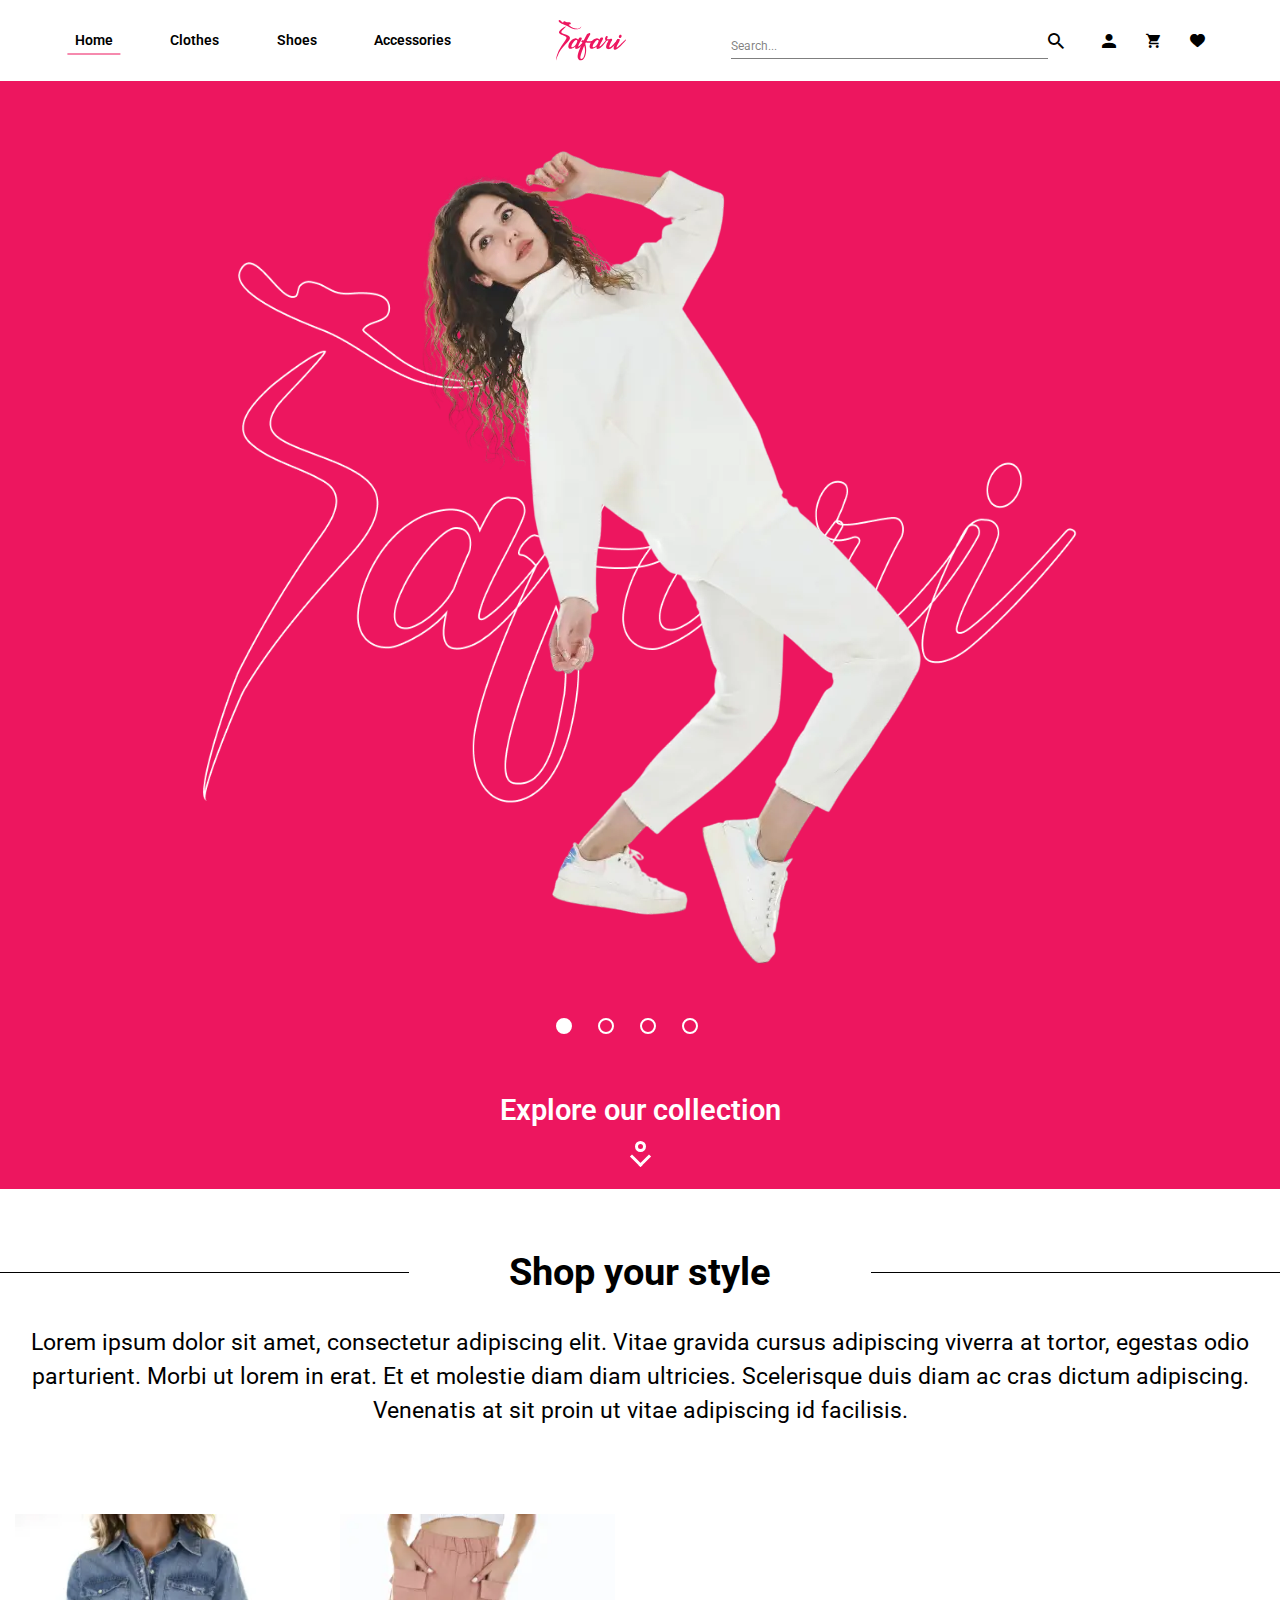
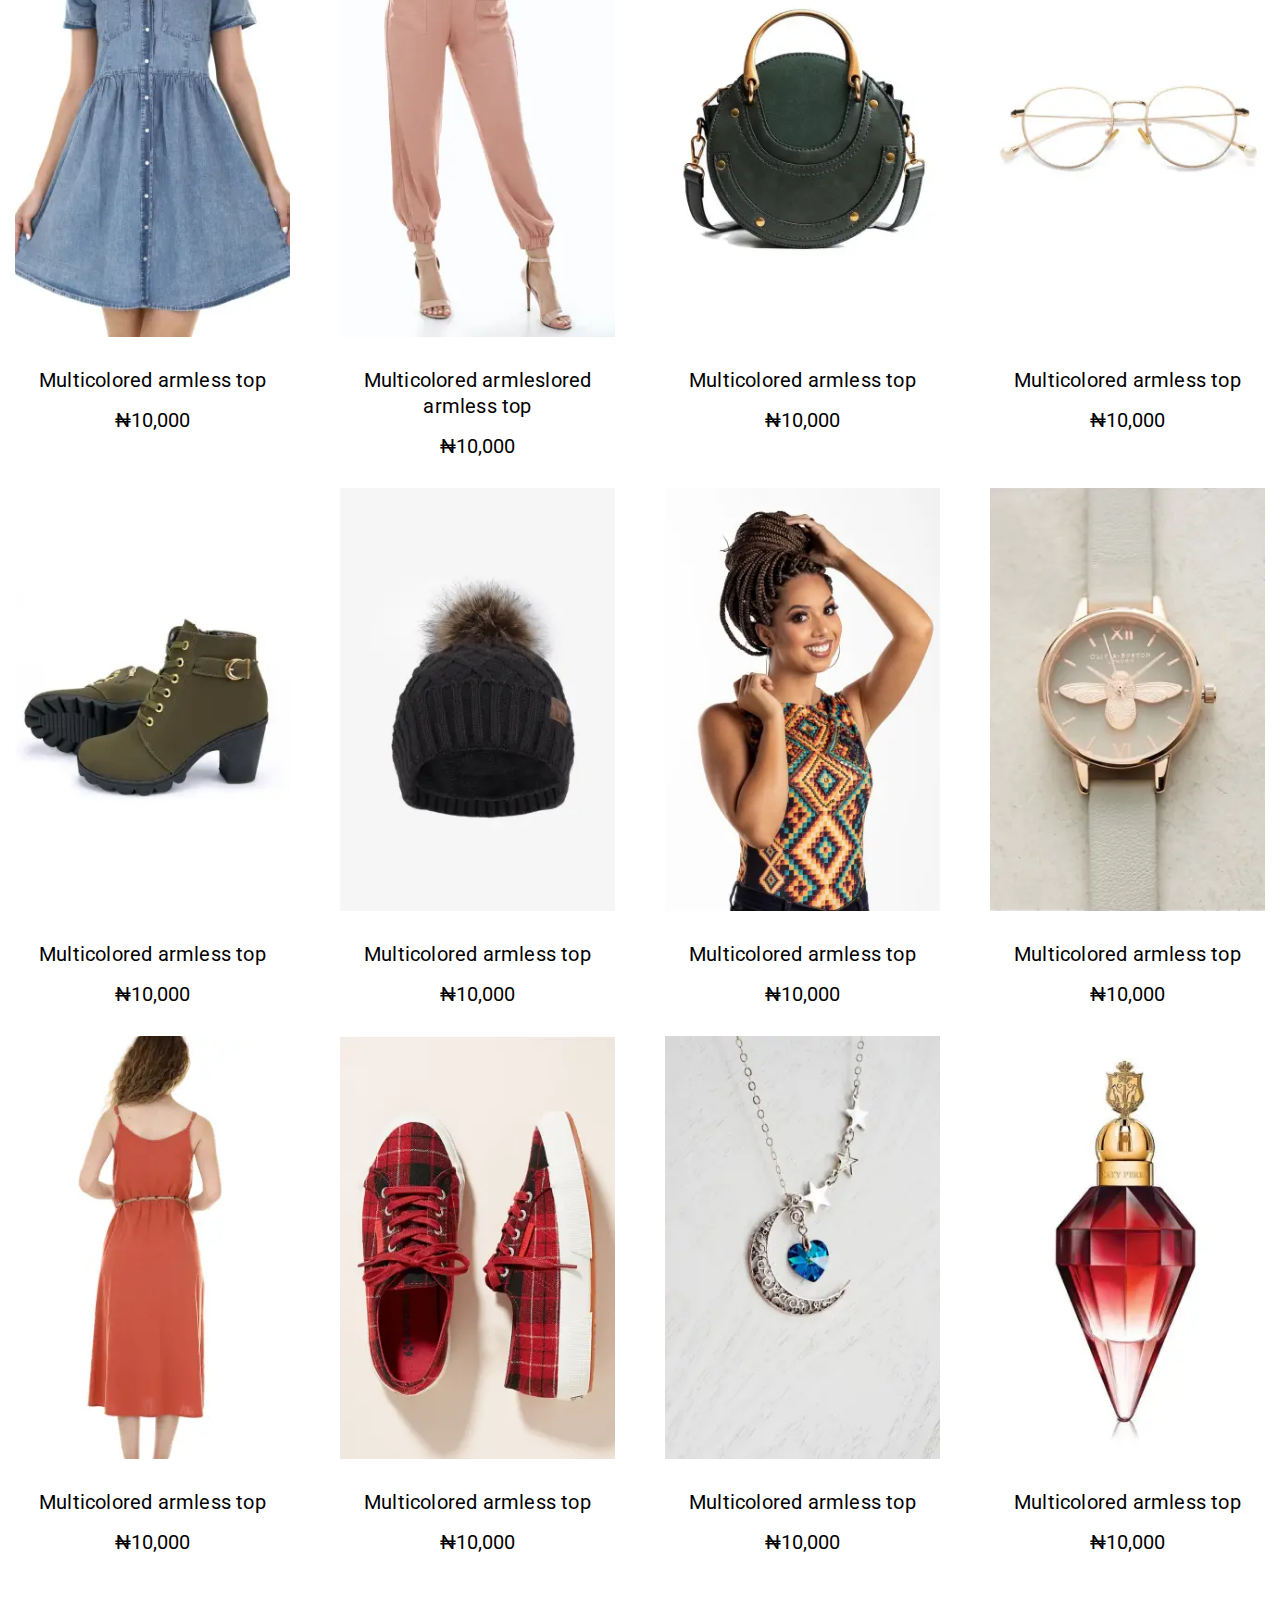
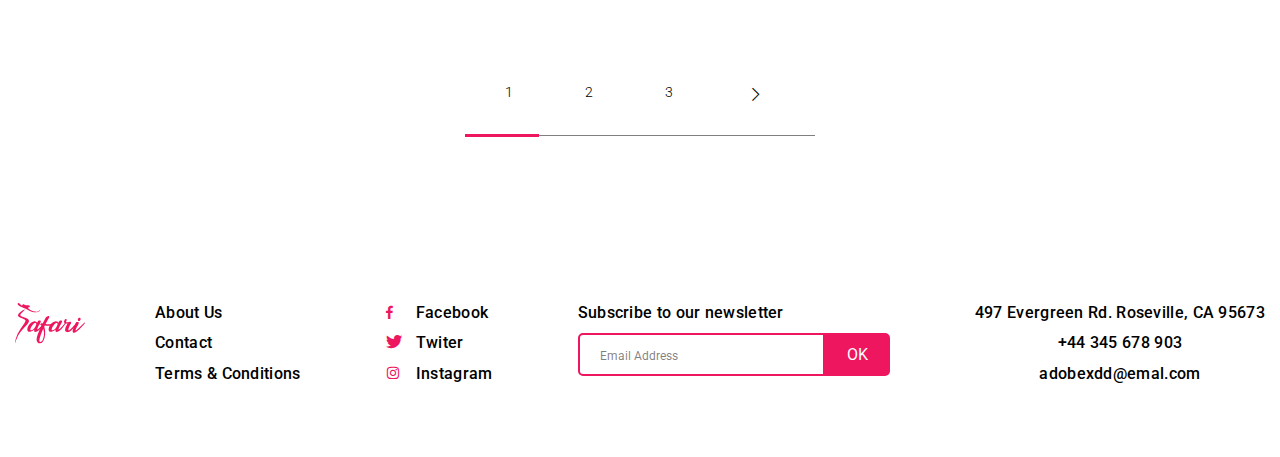
==== commit c4235112: "finish" ====
--- a/index.html
+++ b/index.html
@@ -21,11 +21,13 @@
 					<div class="header__row-left header__row-left_column ">
 						<nav class="header__nav mune-header">
 							<ul class="mune-header__list mune-header__list_column">
-								<li class="mune-header__item "><a href="index.html" class="mune-header__link mune-header__link_selected">Home</a>
+								<li class="mune-header__item "><a href="index.html"
+										class="mune-header__link mune-header__link_selected">Home</a>
 								</li>
 								<li class="mune-header__item"><a href="clothes.html" class="mune-header__link">Clothes</a></li>
 								<li class="mune-header__item"><a href="shoes.html" class="mune-header__link">Shoes</a></li>
-								<li class="mune-header__item"><a href="accessories.html" class="mune-header__link">Accessories</a>
+								<li class="mune-header__item"><a href="accessories.html"
+										class="mune-header__link">Accessories</a>
 								</li>
 							</ul>
 						</nav>
@@ -33,15 +35,19 @@
 					<a href="index.html" class="header__logo"><img src="img/header/Logo.svg" alt="LOGO"></a>
 					<div class="header__row-right ">
 						<form action="#" class="from-header from-header__search">
-							<input autocomplete="off" type="search" name="form[]" data-error="Ошибка" placeholder="Search..." class="from-header__input">
+							<input autocomplete="off" type="search" name="form[]" data-error="Ошибка" placeholder="Search..."
+								class="from-header__input">
 							<button class="from-header__btn _icon-sherach"></button>
 						</form>
 						<nav class="header__nav mune-header">
 							<ul class="mune-header__list ">
-								<li class="mune-header__item "><a href="account-information.html" class="mune-header__link _icon-profile mune-header__link_icon"></a>
+								<li class="mune-header__item "><a href="account-information.html"
+										class="mune-header__link _icon-profile "></a>
 								</li>
-								<li class="mune-header__item "><a href="cart.html" class="mune-header__link _icon-cart-shop"></a></li>
-								<li class="mune-header__item "><a href="account-my-favorites.html" class="mune-header__link _icon-favorite"></a></li>
+								<li class="mune-header__item "><a href="cart.html"
+										class="mune-header__link _icon-cart-shop"></a></li>
+								<li class="mune-header__item "><a href="account-my-favorites.html"
+										class="mune-header__link _icon-favorite"></a></li>
 							</ul>
 						</nav>
 					</div>
@@ -58,22 +64,34 @@
 
 								<div class="main-slider__slide">
 									<div class="main-slider__img">
-										<picture><source data-srcset="img/main-slider/girl.webp" type="image/webp"><img class="swiper-lazy" data-src="img/main-slider/girl.png" alt="girl"></picture>
+										<picture>
+											<source data-srcset="img/main-slider/girl.webp" type="image/webp"><img
+												class="swiper-lazy" data-src="img/main-slider/girl.png" alt="girl">
+										</picture>
 									</div>
 								</div>
 								<div class="main-slider__slide">
 									<div class="main-slider__img">
-										<picture><source data-srcset="img/main-slider/girl.webp" type="image/webp"><img class="swiper-lazy" data-src="img/main-slider/girl.png" alt="girl"></picture>
+										<picture>
+											<source data-srcset="img/main-slider/girl.webp" type="image/webp"><img
+												class="swiper-lazy" data-src="img/main-slider/girl.png" alt="girl">
+										</picture>
 									</div>
 								</div>
 								<div class="main-slider__slide">
 									<div class="main-slider__img">
-										<picture><source data-srcset="img/main-slider/girl.webp" type="image/webp"><img class="swiper-lazy" data-src="img/main-slider/girl.png" alt="girl"></picture>
+										<picture>
+											<source data-srcset="img/main-slider/girl.webp" type="image/webp"><img
+												class="swiper-lazy" data-src="img/main-slider/girl.png" alt="girl">
+										</picture>
 									</div>
 								</div>
 								<div class="main-slider__slide">
 									<div class="main-slider__img">
-										<picture><source data-srcset="img/main-slider/girl.webp" type="image/webp"><img class="swiper-lazy" data-src="img/main-slider/girl.png" alt="girl"></picture>
+										<picture>
+											<source data-srcset="img/main-slider/girl.webp" type="image/webp"><img
+												class="swiper-lazy" data-src="img/main-slider/girl.png" alt="girl">
+										</picture>
 									</div>
 								</div>
 							</div>
@@ -103,23 +121,31 @@
 						<div class="style-your__item">
 							<div class="goods">
 								<div class="goods__top">
-									<a href="" class="goods__img-ibg"><picture><source data-srcset="img/home/style-your/01.webp" type="image/webp"><img data-src="img/home/style-your/01.jpg" alt="goods"></picture>
-									</a>
-									<div class="goods__hover body-hover">
-										<button class="body-hover__favorite _icon-add-favaorite"></button>
-										<button class="body-hover__add-basket "><span> ADD TO CART</span></button>
-									</div>
-								</div>
-								<div class="goods__body">
-									<a href="" class="goods__text">Multicolored armless top</a>
-									<a href="" class="goods__price">₦10,000</a>
-								</div>
-							</div>
-						</div>
-						<div class="style-your__item">
-							<div class="goods">
-								<div class="goods__top">
-									<a href="" class="goods__img-ibg"><picture><source data-srcset="img/home/style-your/02.webp" type="image/webp"><img data-src="img/home/style-your/02.jpg" alt="goods"></picture>
+									<a href="" class="goods__img-ibg">
+										<picture>
+											<source data-srcset="img/home/style-your/01.webp" type="image/webp"><img
+												data-src="img/home/style-your/01.jpg" alt="goods">
+										</picture>
+									</a>
+									<div class="goods__hover body-hover">
+										<button class="body-hover__favorite _icon-add-favaorite"></button>
+										<button class="body-hover__add-basket "><span> ADD TO CART</span></button>
+									</div>
+								</div>
+								<div class="goods__body">
+									<a href="" class="goods__text">Multicolored armless top</a>
+									<a href="" class="goods__price">₦10,000</a>
+								</div>
+							</div>
+						</div>
+						<div class="style-your__item">
+							<div class="goods">
+								<div class="goods__top">
+									<a href="" class="goods__img-ibg">
+										<picture>
+											<source data-srcset="img/home/style-your/02.webp" type="image/webp"><img
+												data-src="img/home/style-your/02.jpg" alt="goods">
+										</picture>
 									</a>
 									<div class="goods__hover body-hover">
 										<button class="body-hover__favorite _icon-add-favaorite"></button>
@@ -135,151 +161,191 @@
 						<div class="style-your__item">
 							<div class="goods">
 								<div class="goods__top">
-									<a href="" class="goods__img-ibg"><picture><source data-srcset="img/home/style-your/03.webp" type="image/webp"><img data-src="img/home/style-your/03.jpg" alt="goods"></picture>
-									</a>
-									<div class="goods__hover body-hover">
-										<button class="body-hover__favorite _icon-add-favaorite"></button>
-										<button class="body-hover__add-basket "><span> ADD TO CART</span></button>
-									</div>
-								</div>
-								<div class="goods__body">
-									<a href="" class="goods__text">Multicolored armless top</a>
-									<a href="" class="goods__price">₦10,000</a>
-								</div>
-							</div>
-						</div>
-						<div class="style-your__item">
-							<div class="goods">
-								<div class="goods__top">
-									<a href="" class="goods__img-ibg"><picture><source data-srcset="img/home/style-your/04.webp" type="image/webp"><img data-src="img/home/style-your/04.jpg" alt="goods"></picture>
-									</a>
-									<div class="goods__hover body-hover">
-										<button class="body-hover__favorite _icon-add-favaorite"></button>
-										<button class="body-hover__add-basket "><span> ADD TO CART</span></button>
-									</div>
-								</div>
-								<div class="goods__body">
-									<a href="" class="goods__text">Multicolored armless top</a>
-									<a href="" class="goods__price">₦10,000</a>
-								</div>
-							</div>
-						</div>
-						<div class="style-your__item">
-							<div class="goods">
-								<div class="goods__top">
-									<a href="" class="goods__img-ibg"><picture><source data-srcset="img/home/style-your/05.webp" type="image/webp"><img data-src="img/home/style-your/05.jpg" alt="goods"></picture>
-									</a>
-									<div class="goods__hover body-hover">
-										<button class="body-hover__favorite _icon-add-favaorite"></button>
-										<button class="body-hover__add-basket "><span> ADD TO CART</span></button>
-									</div>
-								</div>
-								<div class="goods__body">
-									<a href="" class="goods__text">Multicolored armless top</a>
-									<a href="" class="goods__price">₦10,000</a>
-								</div>
-							</div>
-						</div>
-						<div class="style-your__item">
-							<div class="goods">
-								<div class="goods__top">
-									<a href="" class="goods__img-ibg"><picture><source data-srcset="img/home/style-your/06.webp" type="image/webp"><img data-src="img/home/style-your/06.jpg" alt="goods"></picture>
-									</a>
-									<div class="goods__hover body-hover">
-										<button class="body-hover__favorite _icon-add-favaorite"></button>
-										<button class="body-hover__add-basket "><span> ADD TO CART</span></button>
-									</div>
-								</div>
-								<div class="goods__body">
-									<a href="" class="goods__text">Multicolored armless top</a>
-									<a href="" class="goods__price">₦10,000</a>
-								</div>
-							</div>
-						</div>
-						<div class="style-your__item">
-							<div class="goods">
-								<div class="goods__top">
-									<a href="" class="goods__img-ibg"><picture><source data-srcset="img/home/style-your/07.webp" type="image/webp"><img data-src="img/home/style-your/07.jpg" alt="goods"></picture>
-									</a>
-									<div class="goods__hover body-hover">
-										<button class="body-hover__favorite _icon-add-favaorite"></button>
-										<button class="body-hover__add-basket "><span> ADD TO CART</span></button>
-									</div>
-								</div>
-								<div class="goods__body">
-									<a href="" class="goods__text">Multicolored armless top</a>
-									<a href="" class="goods__price">₦10,000</a>
-								</div>
-							</div>
-						</div>
-						<div class="style-your__item">
-							<div class="goods">
-								<div class="goods__top">
-									<a href="" class="goods__img-ibg"><picture><source data-srcset="img/home/style-your/08.webp" type="image/webp"><img data-src="img/home/style-your/08.jpg" alt="goods"></picture>
-									</a>
-									<div class="goods__hover body-hover">
-										<button class="body-hover__favorite _icon-add-favaorite"></button>
-										<button class="body-hover__add-basket "><span> ADD TO CART</span></button>
-									</div>
-								</div>
-								<div class="goods__body">
-									<a href="" class="goods__text">Multicolored armless top</a>
-									<a href="" class="goods__price">₦10,000</a>
-								</div>
-							</div>
-						</div>
-						<div class="style-your__item">
-							<div class="goods">
-								<div class="goods__top">
-									<a href="" class="goods__img-ibg"><picture><source data-srcset="img/home/style-your/09.webp" type="image/webp"><img data-src="img/home/style-your/09.jpg" alt="goods"></picture>
-									</a>
-									<div class="goods__hover body-hover">
-										<button class="body-hover__favorite _icon-add-favaorite"></button>
-										<button class="body-hover__add-basket "><span> ADD TO CART</span></button>
-									</div>
-								</div>
-								<div class="goods__body">
-									<a href="" class="goods__text">Multicolored armless top</a>
-									<a href="" class="goods__price">₦10,000</a>
-								</div>
-							</div>
-						</div>
-						<div class="style-your__item">
-							<div class="goods">
-								<div class="goods__top">
-									<a href="" class="goods__img-ibg"><picture><source data-srcset="img/home/style-your/10.webp" type="image/webp"><img data-src="img/home/style-your/10.jpg" alt="goods"></picture>
-									</a>
-									<div class="goods__hover body-hover">
-										<button class="body-hover__favorite _icon-add-favaorite"></button>
-										<button class="body-hover__add-basket "><span> ADD TO CART</span></button>
-									</div>
-								</div>
-								<div class="goods__body">
-									<a href="" class="goods__text">Multicolored armless top</a>
-									<a href="" class="goods__price">₦10,000</a>
-								</div>
-							</div>
-						</div>
-						<div class="style-your__item">
-							<div class="goods">
-								<div class="goods__top">
-									<a href="" class="goods__img-ibg"><picture><source data-srcset="img/home/style-your/11.webp" type="image/webp"><img data-src="img/home/style-your/11.jpg" alt="goods"></picture>
-									</a>
-									<div class="goods__hover body-hover">
-										<button class="body-hover__favorite _icon-add-favaorite"></button>
-										<button class="body-hover__add-basket "><span> ADD TO CART</span></button>
-									</div>
-								</div>
-								<div class="goods__body">
-									<a href="" class="goods__text">Multicolored armless top</a>
-									<a href="" class="goods__price">₦10,000</a>
-								</div>
-							</div>
-						</div>
-						<div class="style-your__item">
-							<div class="goods">
-								<div class="goods__top">
-									<a href="" class="goods__img-ibg"><picture><source data-srcset="img/home/style-your/12.webp" type="image/webp"><img data-src="img/home/style-your/12.jpg" alt="goods"></picture>
+									<a href="" class="goods__img-ibg">
+										<picture>
+											<source data-srcset="img/home/style-your/03.webp" type="image/webp"><img
+												data-src="img/home/style-your/03.jpg" alt="goods">
+										</picture>
+									</a>
+									<div class="goods__hover body-hover">
+										<button class="body-hover__favorite _icon-add-favaorite"></button>
+										<button class="body-hover__add-basket "><span> ADD TO CART</span></button>
+									</div>
+								</div>
+								<div class="goods__body">
+									<a href="" class="goods__text">Multicolored armless top</a>
+									<a href="" class="goods__price">₦10,000</a>
+								</div>
+							</div>
+						</div>
+						<div class="style-your__item">
+							<div class="goods">
+								<div class="goods__top">
+									<a href="" class="goods__img-ibg">
+										<picture>
+											<source data-srcset="img/home/style-your/04.webp" type="image/webp"><img
+												data-src="img/home/style-your/04.jpg" alt="goods">
+										</picture>
+									</a>
+									<div class="goods__hover body-hover">
+										<button class="body-hover__favorite _icon-add-favaorite"></button>
+										<button class="body-hover__add-basket "><span> ADD TO CART</span></button>
+									</div>
+								</div>
+								<div class="goods__body">
+									<a href="" class="goods__text">Multicolored armless top</a>
+									<a href="" class="goods__price">₦10,000</a>
+								</div>
+							</div>
+						</div>
+						<div class="style-your__item">
+							<div class="goods">
+								<div class="goods__top">
+									<a href="" class="goods__img-ibg">
+										<picture>
+											<source data-srcset="img/home/style-your/05.webp" type="image/webp"><img
+												data-src="img/home/style-your/05.jpg" alt="goods">
+										</picture>
+									</a>
+									<div class="goods__hover body-hover">
+										<button class="body-hover__favorite _icon-add-favaorite"></button>
+										<button class="body-hover__add-basket "><span> ADD TO CART</span></button>
+									</div>
+								</div>
+								<div class="goods__body">
+									<a href="" class="goods__text">Multicolored armless top</a>
+									<a href="" class="goods__price">₦10,000</a>
+								</div>
+							</div>
+						</div>
+						<div class="style-your__item">
+							<div class="goods">
+								<div class="goods__top">
+									<a href="" class="goods__img-ibg">
+										<picture>
+											<source data-srcset="img/home/style-your/06.webp" type="image/webp"><img
+												data-src="img/home/style-your/06.jpg" alt="goods">
+										</picture>
+									</a>
+									<div class="goods__hover body-hover">
+										<button class="body-hover__favorite _icon-add-favaorite"></button>
+										<button class="body-hover__add-basket "><span> ADD TO CART</span></button>
+									</div>
+								</div>
+								<div class="goods__body">
+									<a href="" class="goods__text">Multicolored armless top</a>
+									<a href="" class="goods__price">₦10,000</a>
+								</div>
+							</div>
+						</div>
+						<div class="style-your__item">
+							<div class="goods">
+								<div class="goods__top">
+									<a href="" class="goods__img-ibg">
+										<picture>
+											<source data-srcset="img/home/style-your/07.webp" type="image/webp"><img
+												data-src="img/home/style-your/07.jpg" alt="goods">
+										</picture>
+									</a>
+									<div class="goods__hover body-hover">
+										<button class="body-hover__favorite _icon-add-favaorite"></button>
+										<button class="body-hover__add-basket "><span> ADD TO CART</span></button>
+									</div>
+								</div>
+								<div class="goods__body">
+									<a href="" class="goods__text">Multicolored armless top</a>
+									<a href="" class="goods__price">₦10,000</a>
+								</div>
+							</div>
+						</div>
+						<div class="style-your__item">
+							<div class="goods">
+								<div class="goods__top">
+									<a href="" class="goods__img-ibg">
+										<picture>
+											<source data-srcset="img/home/style-your/08.webp" type="image/webp"><img
+												data-src="img/home/style-your/08.jpg" alt="goods">
+										</picture>
+									</a>
+									<div class="goods__hover body-hover">
+										<button class="body-hover__favorite _icon-add-favaorite"></button>
+										<button class="body-hover__add-basket "><span> ADD TO CART</span></button>
+									</div>
+								</div>
+								<div class="goods__body">
+									<a href="" class="goods__text">Multicolored armless top</a>
+									<a href="" class="goods__price">₦10,000</a>
+								</div>
+							</div>
+						</div>
+						<div class="style-your__item">
+							<div class="goods">
+								<div class="goods__top">
+									<a href="" class="goods__img-ibg">
+										<picture>
+											<source data-srcset="img/home/style-your/09.webp" type="image/webp"><img
+												data-src="img/home/style-your/09.jpg" alt="goods">
+										</picture>
+									</a>
+									<div class="goods__hover body-hover">
+										<button class="body-hover__favorite _icon-add-favaorite"></button>
+										<button class="body-hover__add-basket "><span> ADD TO CART</span></button>
+									</div>
+								</div>
+								<div class="goods__body">
+									<a href="" class="goods__text">Multicolored armless top</a>
+									<a href="" class="goods__price">₦10,000</a>
+								</div>
+							</div>
+						</div>
+						<div class="style-your__item">
+							<div class="goods">
+								<div class="goods__top">
+									<a href="" class="goods__img-ibg">
+										<picture>
+											<source data-srcset="img/home/style-your/10.webp" type="image/webp"><img
+												data-src="img/home/style-your/10.jpg" alt="goods">
+										</picture>
+									</a>
+									<div class="goods__hover body-hover">
+										<button class="body-hover__favorite _icon-add-favaorite"></button>
+										<button class="body-hover__add-basket "><span> ADD TO CART</span></button>
+									</div>
+								</div>
+								<div class="goods__body">
+									<a href="" class="goods__text">Multicolored armless top</a>
+									<a href="" class="goods__price">₦10,000</a>
+								</div>
+							</div>
+						</div>
+						<div class="style-your__item">
+							<div class="goods">
+								<div class="goods__top">
+									<a href="" class="goods__img-ibg">
+										<picture>
+											<source data-srcset="img/home/style-your/11.webp" type="image/webp"><img
+												data-src="img/home/style-your/11.jpg" alt="goods">
+										</picture>
+									</a>
+									<div class="goods__hover body-hover">
+										<button class="body-hover__favorite _icon-add-favaorite"></button>
+										<button class="body-hover__add-basket "><span> ADD TO CART</span></button>
+									</div>
+								</div>
+								<div class="goods__body">
+									<a href="" class="goods__text">Multicolored armless top</a>
+									<a href="" class="goods__price">₦10,000</a>
+								</div>
+							</div>
+						</div>
+						<div class="style-your__item">
+							<div class="goods">
+								<div class="goods__top">
+									<a href="" class="goods__img-ibg">
+										<picture>
+											<source data-srcset="img/home/style-your/12.webp" type="image/webp"><img
+												data-src="img/home/style-your/12.jpg" alt="goods">
+										</picture>
 									</a>
 									<div class="goods__hover body-hover">
 										<button class="body-hover__favorite _icon-add-favaorite"></button>
@@ -335,10 +401,13 @@
 				<div class="footer__social menu-footer">
 					<nav class="menu-footer-block__body">
 						<ul class="menu-footer__list">
-							<li class="menu-footer__item "><a href="" class="menu-footer__link menu-footer__link_icon _icon-facebook ">Facebook</a>
+							<li class="menu-footer__item "><a href=""
+									class="menu-footer__link menu-footer__link_icon _icon-facebook ">Facebook</a>
 							</li>
-							<li class="menu-footer__item "><a href="" class="menu-footer__link menu-footer__link_icon _icon-twitter ">Twiter</a></li>
-							<li class="menu-footer__item "><a href="" class="menu-footer__link menu-footer__link_icon _icon-instagram ">Instagram</a>
+							<li class="menu-footer__item "><a href=""
+									class="menu-footer__link menu-footer__link_icon _icon-twitter ">Twiter</a></li>
+							<li class="menu-footer__item "><a href=""
+									class="menu-footer__link menu-footer__link_icon _icon-instagram ">Instagram</a>
 							</li>
 						</ul>
 					</nav>
@@ -346,7 +415,8 @@
 				<form class="footer__sub subscribe-block">
 					<label for="" class="subscribe-block__label">Subscribe to our newsletter</label>
 					<div class="subscribe-block__block-input">
-						<input autocomplete="off" required type="email" name="form[]" data-error="Ошибка" placeholder="Email Address" class="subscribe-block__input">
+						<input autocomplete="off" required type="email" name="form[]" data-error="Ошибка"
+							placeholder="Email Address" class="subscribe-block__input">
 						<button type="submit" class="subscribe-block__button">OK</button>
 					</div>
 				</form>
